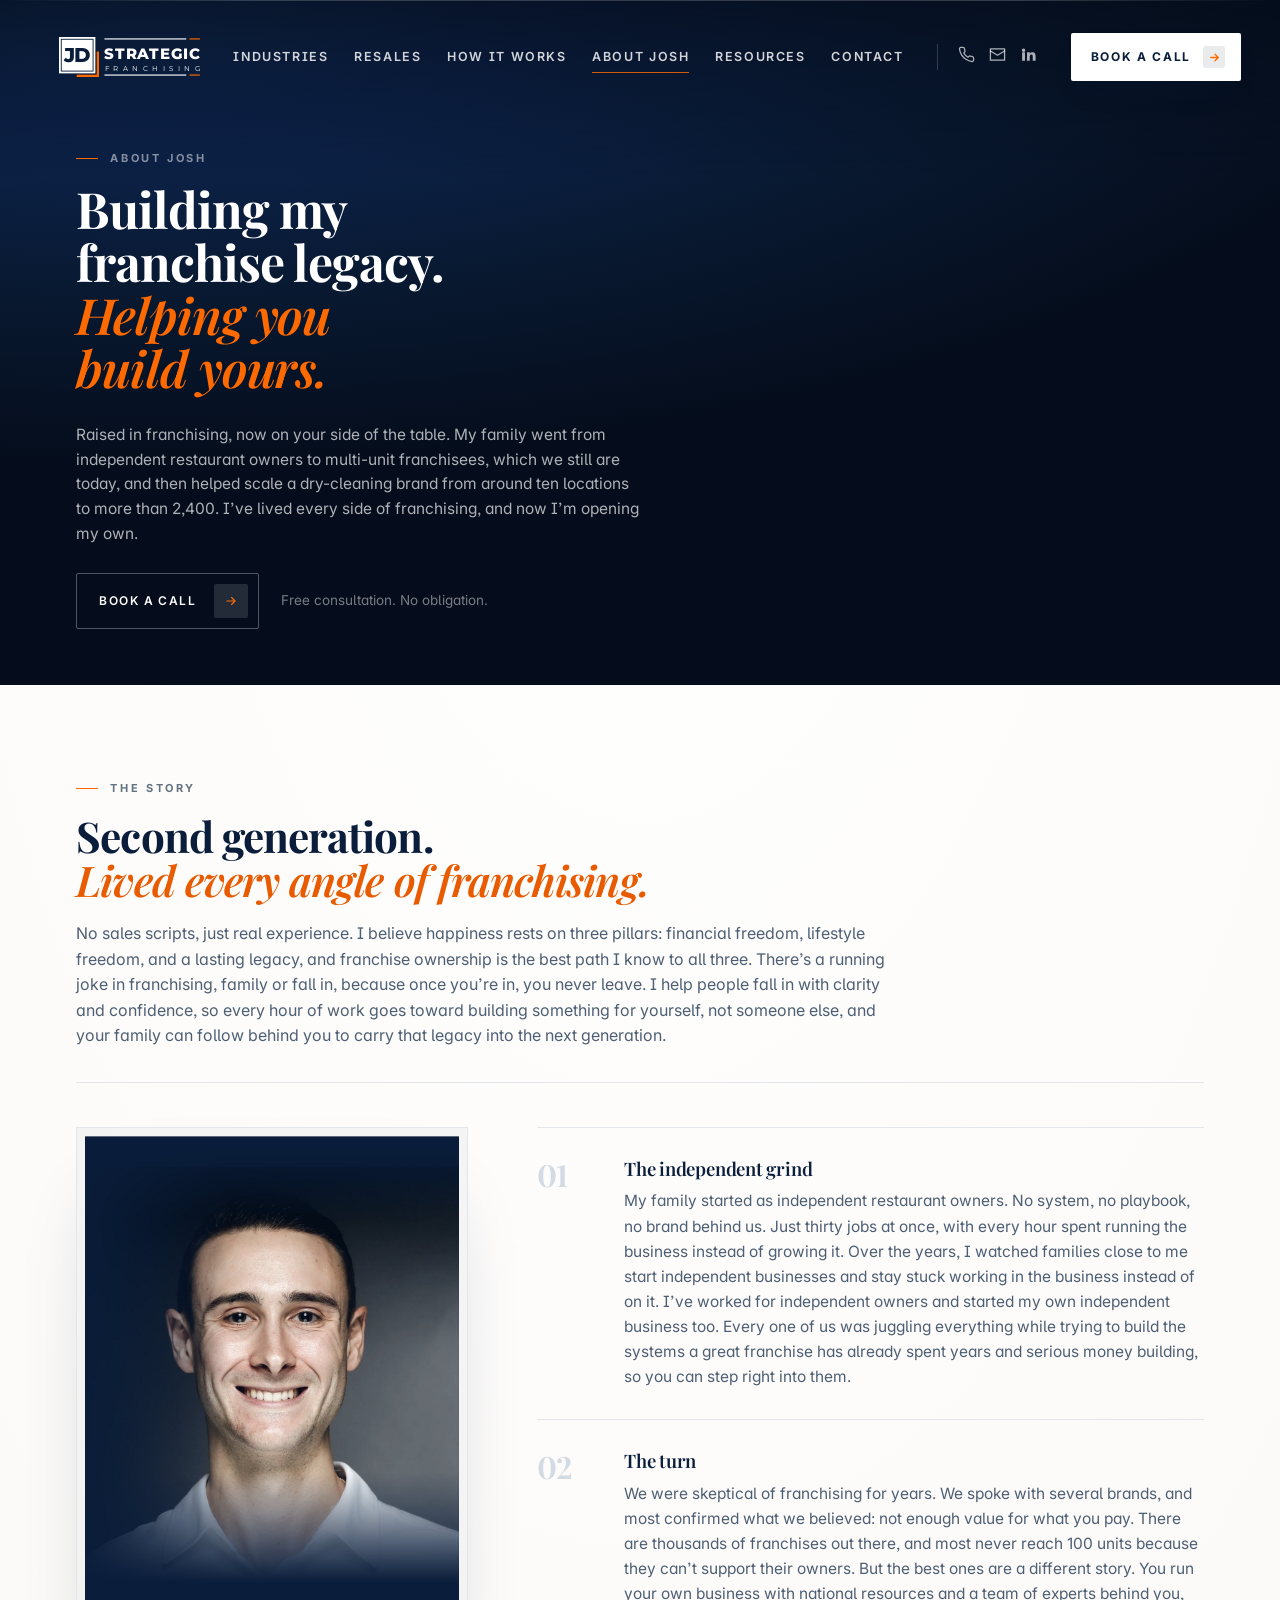
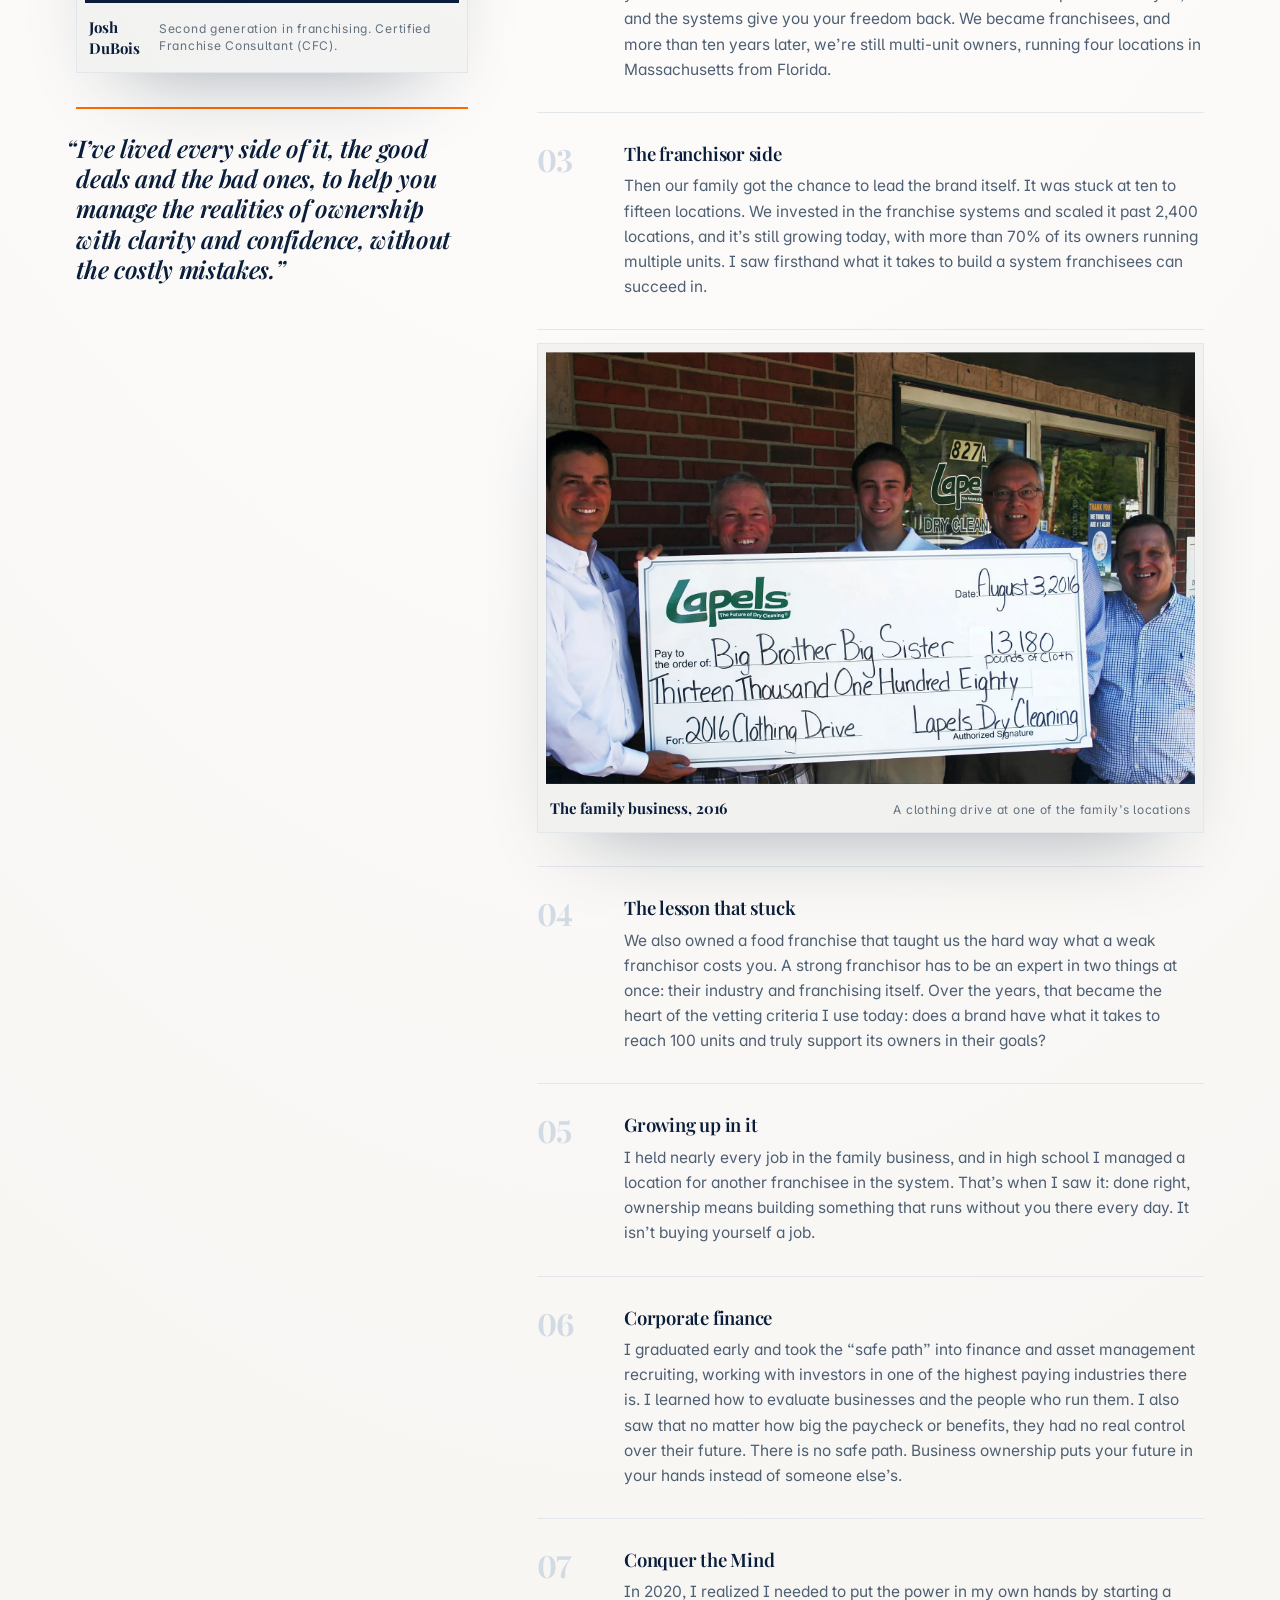
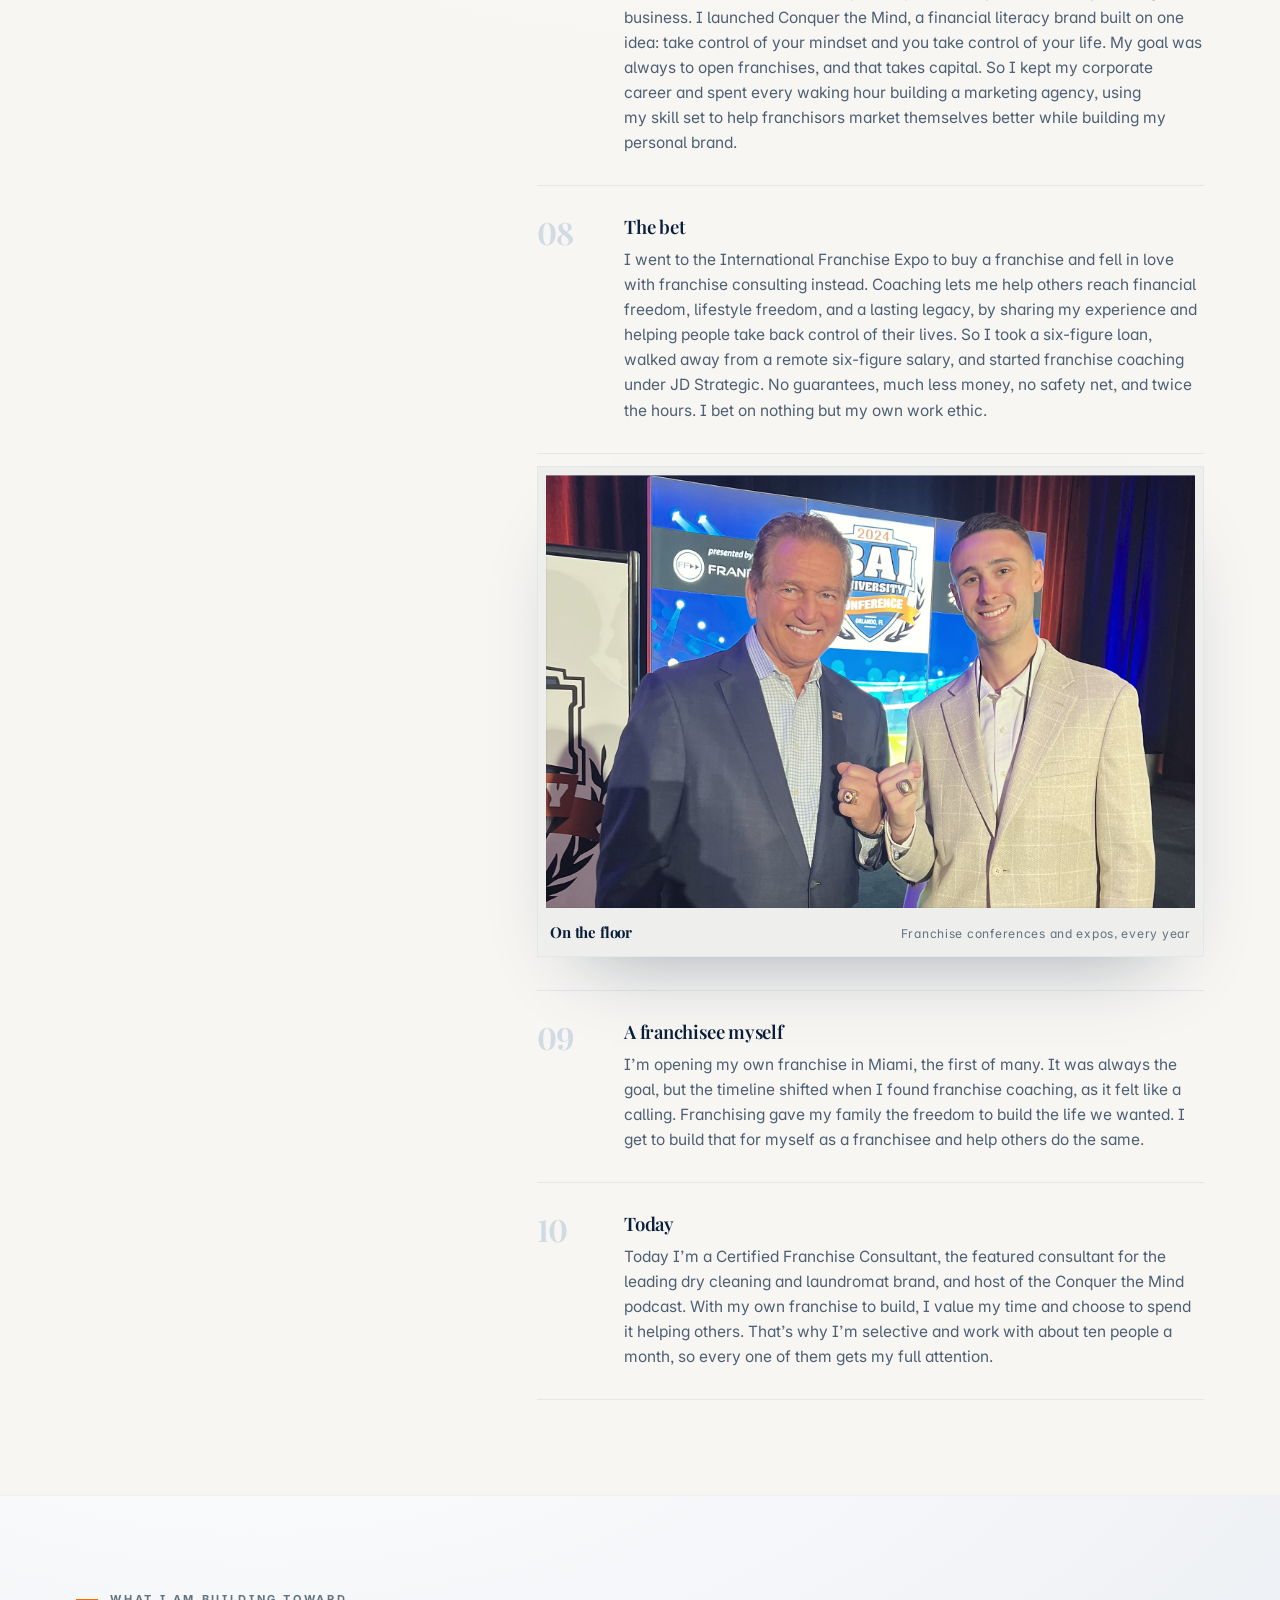
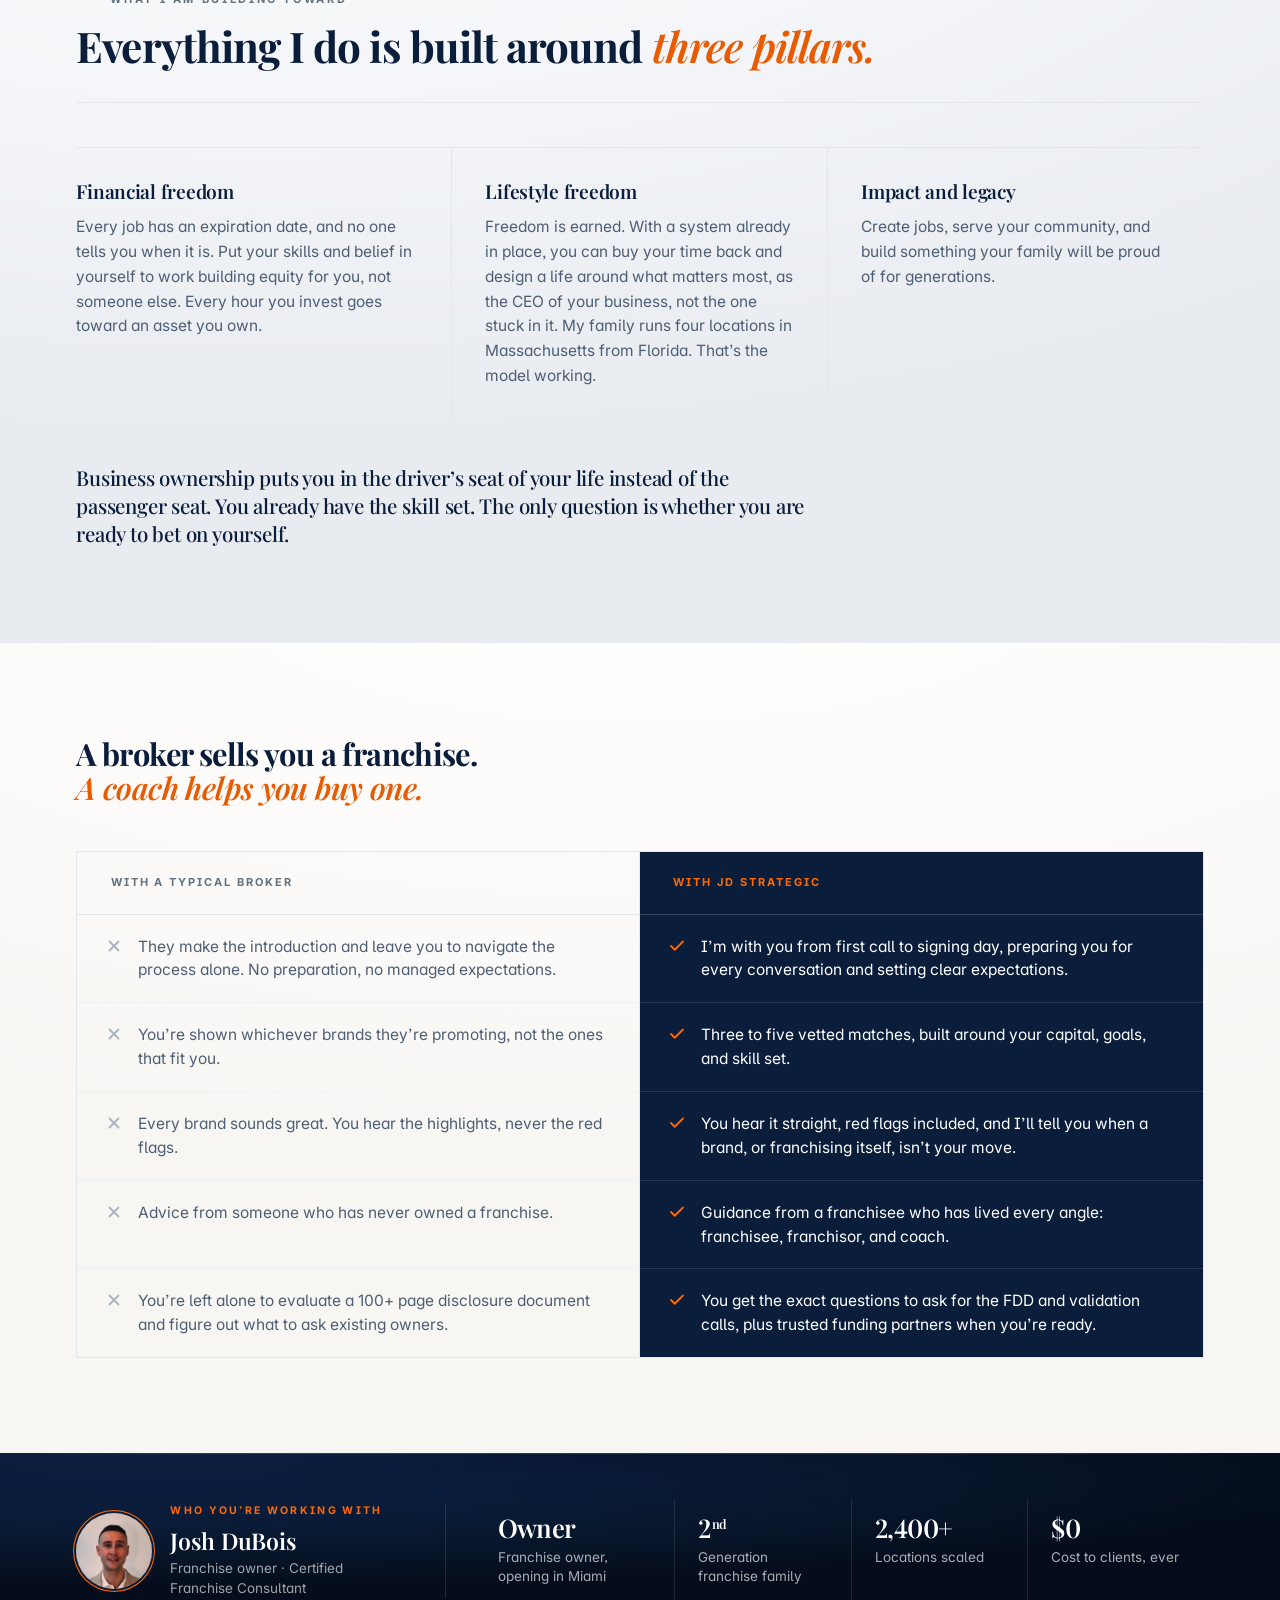
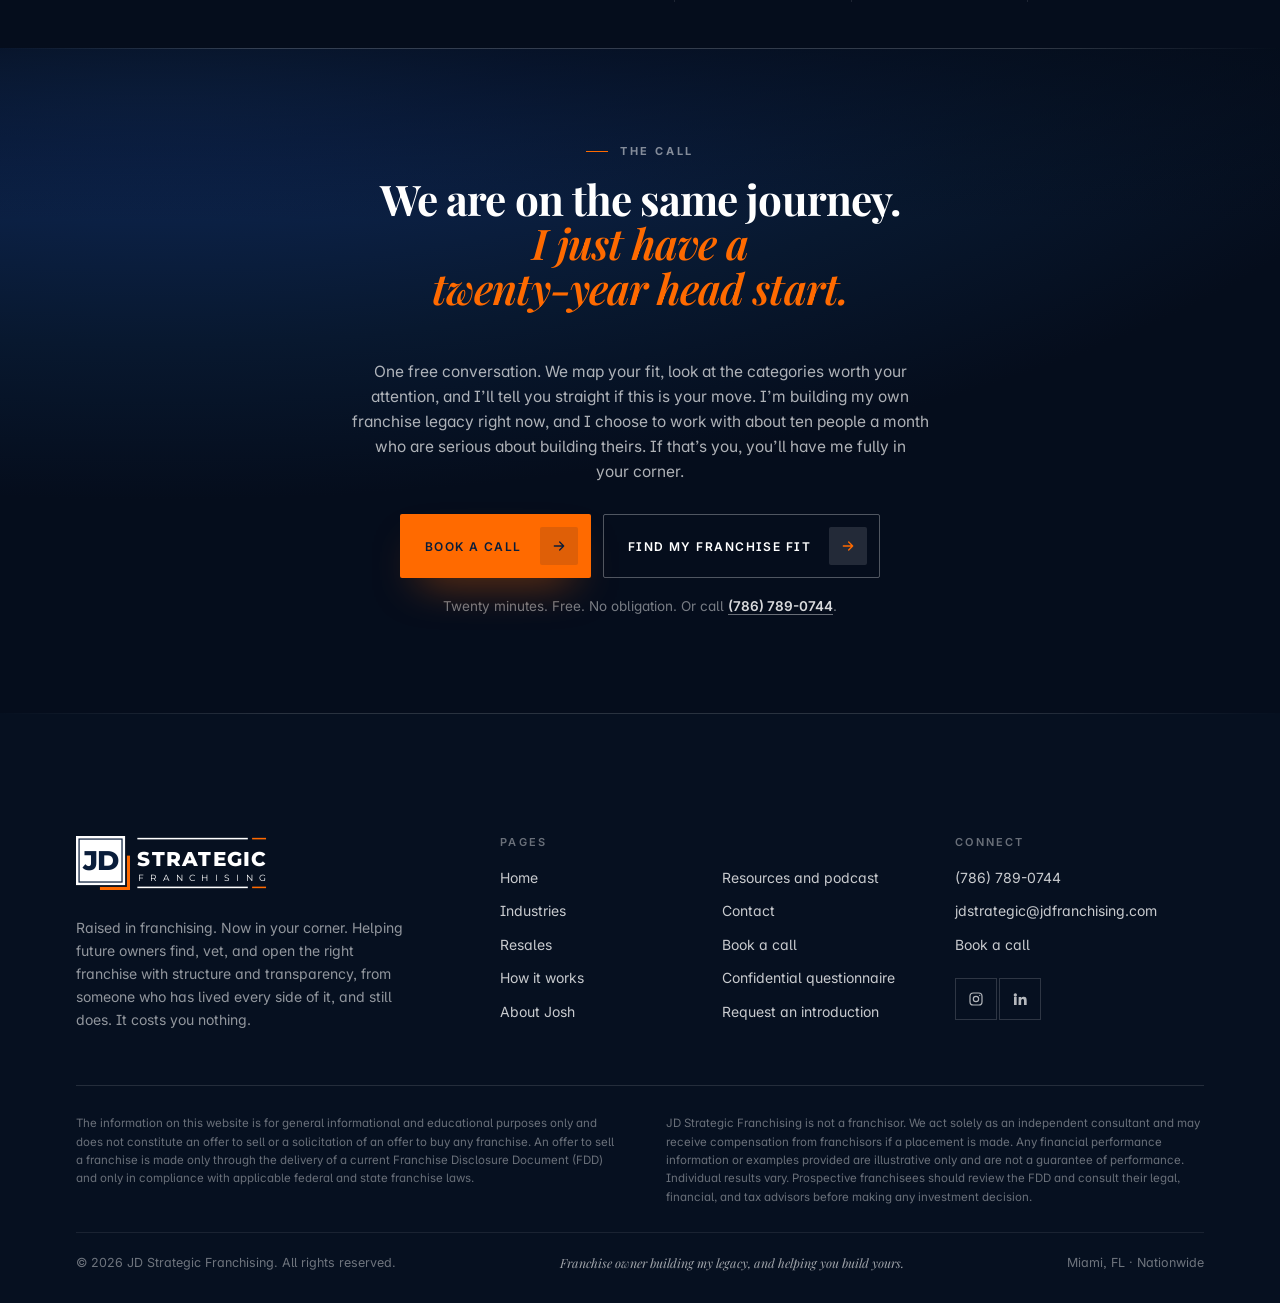
==== about.html @ cc3f9126 "Round 26: Who you're working with band, the one-liner as a sitewide signature, an interactive indust" ====
<!doctype html>
<html lang="en">
<head>
<meta charset="utf-8">
<meta name="viewport" content="width=device-width, initial-scale=1, viewport-fit=cover">
<title>About Josh DuBois | JD Strategic Franchising</title>
<meta name="description" content="Raised in franchising, FranServe certified, and sitting on your side of the table. The story behind JD Strategic.">
<meta name="theme-color" content="#0A1D3A">
<link rel="canonical" href="https://javmartz04-ship-it.github.io/jd-strategic-site/about.html">
<meta property="og:type" content="website">
<meta property="og:title" content="About Josh DuBois | JD Strategic Franchising">
<meta property="og:description" content="Raised in franchising. Now on your side of the table.">
<link rel="icon" type="image/png" sizes="64x64" href="assets/favicon.png">
<link rel="apple-touch-icon" sizes="180x180" href="assets/apple-touch-icon.png">
<meta property="og:image" content="assets/og.jpg">
<meta property="og:url" content="https://javmartz04-ship-it.github.io/jd-strategic-site/about.html">
<meta name="twitter:card" content="summary_large_image">
<meta name="twitter:image" content="assets/og.jpg">
<link rel="preconnect" href="https://fonts.googleapis.com">
<link rel="preconnect" href="https://fonts.gstatic.com" crossorigin>
<link href="https://fonts.googleapis.com/css2?family=Playfair+Display:ital,wght@0,400..900;1,400..900&family=Inter:opsz,wght@14..32,400..700&family=Montserrat:wght@400;800&display=swap" rel="stylesheet">
<link rel="stylesheet" href="assets/site.css">
</head>
<body class="inner page-about">
<svg width="0" height="0" style="position:absolute" aria-hidden="true">
  <symbol id="jd-mark" viewBox="0 0 620 176">
    <rect x="0" y="0" width="160" height="160" fill="var(--logo-box,#0A1D3A)"/>
    <rect x="10" y="10" width="140" height="140" fill="none" stroke="var(--logo-on-box,#fff)" stroke-width="4"/>
    <text x="80" y="111" text-anchor="middle" font-family="Montserrat,Inter,system-ui,sans-serif" font-weight="800" font-size="88" letter-spacing="-3" fill="var(--logo-on-box,#fff)">JD</text>
    <rect x="166" y="64" width="10" height="112" fill="#FF6A00"/>
    <rect x="78" y="166" width="98" height="10" fill="#FF6A00"/>
    <rect x="200" y="6" width="360" height="5" fill="currentColor"/>
    <rect x="574" y="6" width="46" height="5" fill="#FF6A00"/>
    <text x="200" y="98" font-family="Montserrat,Inter,system-ui,sans-serif" font-weight="800" font-size="66" textLength="420" lengthAdjust="spacing" fill="currentColor">STRATEGIC</text>
    <text x="201" y="148" font-family="Montserrat,Inter,system-ui,sans-serif" font-weight="400" font-size="30" textLength="418" lengthAdjust="spacing" fill="currentColor">FRANCHISING</text>
    <rect x="200" y="165" width="360" height="5" fill="currentColor"/>
    <rect x="574" y="165" width="46" height="5" fill="#FF6A00"/>
  </symbol>
</svg>
<header class="nav" id="nav">
  <div class="nav-in">
    <a class="brand" href="index.html" aria-label="JD Strategic Franchising, home"><svg class="logo" role="img" aria-label="JD Strategic Franchising"><use href="#jd-mark"/></svg></a>
    <nav class="nav-links" aria-label="Primary">
      <a href="industries.html">Industries</a><a href="resales.html">Resales</a><a href="process.html">How It Works</a><a href="about.html" aria-current="page">About Josh</a><a href="podcast.html">Resources</a><a href="contact.html">Contact</a>
    </nav>
    <div class="nav-ic">
      <a href="tel:+17867890744" aria-label="Call Josh"><svg viewBox="0 0 24 24" fill="none" stroke="currentColor" stroke-width="1.8" stroke-linecap="round" aria-hidden="true"><path d="M22 16.9v3a2 2 0 0 1-2.2 2 19.8 19.8 0 0 1-8.6-3.1 19.5 19.5 0 0 1-6-6A19.8 19.8 0 0 1 2.1 4.2 2 2 0 0 1 4.1 2h3a2 2 0 0 1 2 1.7c.1 1 .4 1.9.7 2.8a2 2 0 0 1-.5 2.1L8.1 9.9a16 16 0 0 0 6 6l1.3-1.3a2 2 0 0 1 2.1-.4c.9.3 1.8.6 2.8.7a2 2 0 0 1 1.7 2Z"/></svg></a>
      <a href="mailto:jdstrategic@jdfranchising.com" aria-label="Email Josh"><svg viewBox="0 0 24 24" fill="none" stroke="currentColor" stroke-width="1.8" stroke-linecap="round" stroke-linejoin="round" aria-hidden="true"><rect x="2" y="4" width="20" height="16"/><path d="m2 7 10 6 10-6"/></svg></a>
      <a href="https://www.linkedin.com/in/joshhdubois" target="_blank" rel="noopener" aria-label="Josh on LinkedIn"><svg viewBox="0 0 24 24" fill="currentColor" aria-hidden="true"><path d="M4.98 3.5A2.5 2.5 0 1 1 2.5 6 2.5 2.5 0 0 1 4.98 3.5ZM3 8.98h4v12H3Zm7 0h3.8v1.64h.05A4.17 4.17 0 0 1 17.6 8.7c3.7 0 4.4 2.43 4.4 5.6v6.68h-4v-5.92c0-1.41-.03-3.22-1.97-3.22s-2.27 1.54-2.27 3.12v6.02h-4Z"/></svg></a>
    </div>
    <a class="nav-cta" href="book.html">Book a Call<i aria-hidden="true"><svg viewBox="0 0 24 24" fill="none" stroke="currentColor" stroke-width="2.4" stroke-linecap="round" stroke-linejoin="round"><path d="M5 12h14M13 6l6 6-6 6"/></svg></i></a>
    <button class="burger" id="burger" aria-label="Open menu" aria-expanded="false" aria-controls="mmenu"><span></span></button>
  </div>
  
</header>
<div class="mmenu" id="mmenu">
  <a href="index.html">Home</a><a href="industries.html">Industries</a><a href="resales.html">Resales</a><a href="process.html">How It Works</a><a href="about.html">About Josh</a><a href="podcast.html">Resources</a><a href="contact.html">Contact</a><a href="contact.html">Find my franchise fit</a>
  <a class="btn btn-accent" href="book.html">Book a Call<svg viewBox="0 0 24 24" fill="none" stroke="currentColor" stroke-width="2" stroke-linecap="round" stroke-linejoin="round" aria-hidden="true"><path d="M5 12h14M13 6l6 6-6 6"/></svg></a>
</div>

<main id="top">
<section class="page-head dark" aria-labelledby="ph">
  <div class="wrap"><div class="ch-open"><div class="ch-head"><p class="ch-run"><i></i>About Josh</p><h1 class="ch-title" id="ph">Building my franchise legacy. <span class="it br">Helping you build yours.</span></h1></div></div><p class="lede">Raised in franchising, now on your side of the table. My family went from independent restaurant owners to multi-unit franchisees, which we still are today, and then helped scale a dry-cleaning brand from around ten locations to more than 2,400. I&rsquo;ve lived every side of franchising, and now I&rsquo;m opening my own.</p><div class="ph-act"><a class="btn btn-ghost" href="book.html">Book a Call<svg viewBox="0 0 24 24" fill="none" stroke="currentColor" stroke-width="2" stroke-linecap="round" stroke-linejoin="round" aria-hidden="true"><path d="M5 12h14M13 6l6 6-6 6"/></svg></a><p class="reassure">Free consultation. No obligation.</p></div></div>
</section>
<section class="chapter paper" id="story" aria-labelledby="t5">
  <div class="wrap">
    <div class="ch-open" data-r><div class="ch-head"><p class="ch-run"><i></i>The story</p><h2 class="ch-title" id="t5">Second generation. <span class="it br">Lived every angle of franchising.</span></h2><p class="ch-lede wide">No sales scripts, just real experience. I believe happiness rests on three pillars: financial freedom, lifestyle freedom, and a lasting legacy, and franchise ownership is the best path I know to all three. There&rsquo;s a running joke in franchising, family or fall in, because once you&rsquo;re in, you never leave. I help people fall in with clarity and confidence, so every hour of work goes toward building something for yourself, not someone else, and your family can follow behind you to carry that legacy into the next generation.</p></div></div>
    <div class="story">
      <div class="story-fig" data-r>
        <figure class="mat r45"><span class="core"><img src="assets/josh/story.jpg" width="1200" height="1500" alt="Portrait of Josh DuBois" loading="lazy" decoding="async"></span><figcaption><b>Josh DuBois</b><span>Second generation in franchising. Certified Franchise Consultant (CFC).</span></figcaption></figure>
        <div class="pq"><q>I&rsquo;ve lived every side of it, the good deals and the bad ones, to help you manage the realities of ownership with clarity and confidence, without the costly mistakes.</q></div>
      </div>
      <div class="story-rail">
          <div class="story-r" data-r><span class="numbig">01</span><div><h3>The independent grind</h3><p>My family started as independent restaurant owners. No system, no playbook, no brand behind us. Just thirty jobs at once, with every hour spent running the business instead of growing it. Over the years, I watched families close to me start independent businesses and stay stuck working in the business instead of on it. I&rsquo;ve worked for independent owners and started my own independent business too. Every one of us was juggling everything while trying to build the systems a great franchise has already spent years and serious money building, so you can step right into them.</p></div></div>
          <div class="story-r" data-r data-d="1"><span class="numbig">02</span><div><h3>The turn</h3><p>We were skeptical of franchising for years. We spoke with several brands, and most confirmed what we believed: not enough value for what you pay. There are thousands of franchises out there, and most never reach 100 units because they can&rsquo;t support their owners. But the best ones are a different story. You run your own business with national resources and a team of experts behind you, and the systems give you your freedom back. We became franchisees, and more than ten years later, we&rsquo;re still multi-unit owners, running four locations in Massachusetts from Florida.</p></div></div>
          <div class="story-r" data-r data-d="2"><span class="numbig">03</span><div><h3>The franchisor side</h3><p>Then our family got the chance to lead the brand itself. It was stuck at ten to fifteen locations. We invested in the franchise systems and scaled it past 2,400 locations, and it&rsquo;s still growing today, with more than 70% of its owners running multiple units. I saw firsthand what it takes to build a system franchisees can succeed in.</p></div></div>
          <div class="story-photo" data-r><figure class="mat r32"><span class="core"><img src="assets/josh/story-2.jpg" width="1800" height="1200" alt="Josh, as a teenager, with the family at one of their dry-cleaning locations" loading="lazy" decoding="async"></span><figcaption><b>The family business, 2016</b><span>A clothing drive at one of the family&rsquo;s locations</span></figcaption></figure></div>
          <div class="story-r" data-r data-d="2"><span class="numbig">04</span><div><h3>The lesson that stuck</h3><p>We also owned a food franchise that taught us the hard way what a weak franchisor costs you. A strong franchisor has to be an expert in two things at once: their industry and franchising itself. Over the years, that became the heart of the vetting criteria I use today: does a brand have what it takes to reach 100 units and truly support its owners in their goals?</p></div></div>
          <div class="story-r" data-r data-d="2"><span class="numbig">05</span><div><h3>Growing up in it</h3><p>I held nearly every job in the family business, and in high school I managed a location for another franchisee in the system. That&rsquo;s when I saw it: done right, ownership means building something that runs without you there every day. It isn&rsquo;t buying yourself a job.</p></div></div>
          <div class="story-r" data-r data-d="2"><span class="numbig">06</span><div><h3>Corporate finance</h3><p>I graduated early and took the &ldquo;safe path&rdquo; into finance and asset management recruiting, working with investors in one of the highest paying industries there is. I learned how to evaluate businesses and the people who run them. I also saw that no matter how big the paycheck or benefits, they had no real control over their future. There is no safe path. Business ownership puts your future in your hands instead of someone else&rsquo;s.</p></div></div>
          <div class="story-r" data-r data-d="2"><span class="numbig">07</span><div><h3>Conquer the Mind</h3><p>In 2020, I realized I needed to put the power in my own hands by starting a business. I launched Conquer the Mind, a financial literacy brand built on one idea: take control of your mindset and you take control of your life. My goal was always to open franchises, and that takes capital. So I kept my corporate career and spent every waking hour building a marketing agency, using my skill set to help franchisors market themselves better while building my personal brand.</p></div></div>
          <div class="story-r" data-r data-d="2"><span class="numbig">08</span><div><h3>The bet</h3><p>I went to the International Franchise Expo to buy a franchise and fell in love with franchise consulting instead. Coaching lets me help others reach financial freedom, lifestyle freedom, and a lasting legacy, by sharing my experience and helping people take back control of their lives. So I took a six-figure loan, walked away from a remote six-figure salary, and started franchise coaching under JD Strategic. No guarantees, much less money, no safety net, and twice the hours. I bet on nothing but my own work ethic.</p></div></div>
          <div class="story-photo" data-r><figure class="mat r32"><span class="core"><img src="assets/josh/story-3.jpg" width="1800" height="1200" alt="Josh DuBois at a franchise industry conference" loading="lazy" decoding="async"></span><figcaption><b>On the floor</b><span>Franchise conferences and expos, every year</span></figcaption></figure></div>
          <div class="story-r" data-r data-d="2"><span class="numbig">09</span><div><h3>A franchisee myself</h3><p>I&rsquo;m opening my own franchise in Miami, the first of many. It was always the goal, but the timeline shifted when I found franchise coaching, as it felt like a calling. Franchising gave my family the freedom to build the life we wanted. I get to build that for myself as a franchisee and help others do the same.</p></div></div>
          <div class="story-r" data-r data-d="2"><span class="numbig">10</span><div><h3>Today</h3><p>Today I&rsquo;m a Certified Franchise Consultant, the featured consultant for the leading dry cleaning and laundromat brand, and host of the Conquer the Mind podcast. With my own franchise to build, I value my time and choose to spend it helping others. That&rsquo;s why I&rsquo;m selective and work with about ten people a month, so every one of them gets my full attention.</p></div></div>
      </div>
    </div>
  </div>
</section>
<section class="chapter band" id="pillars" aria-labelledby="tp">
  <div class="wrap">
    <div class="ch-open" data-r><div class="ch-head"><p class="ch-run"><i></i>What I am building toward</p><h2 class="ch-title" id="tp">Everything I do is built around <span class="it">three pillars.</span></h2></div></div>
    <div class="pillars">
      <div class="pillar" data-r><span class="numbig">01</span><h3>Financial freedom</h3><p>Every job has an expiration date, and no one tells you when it is. Put your skills and belief in yourself to work building equity for you, not someone else. Every hour you invest goes toward an asset you own.</p></div>
      <div class="pillar" data-r data-d="1"><span class="numbig">02</span><h3>Lifestyle freedom</h3><p>Freedom is earned. With a system already in place, you can buy your time back and design a life around what matters most, as the CEO of your business, not the one stuck in it. My family runs four locations in Massachusetts from Florida. That&rsquo;s the model working.</p></div>
      <div class="pillar" data-r data-d="2"><span class="numbig">03</span><h3>Impact and legacy</h3><p>Create jobs, serve your community, and build something your family will be proud of for generations.</p></div>
    </div>
    <p class="pillars-foot" data-r>Business ownership puts you in the driver&rsquo;s seat of your life instead of the passenger seat. You already have the skill set. The only question is whether you are ready to bet on yourself.</p>
  </div>
</section>
<section class="chapter paper" id="compare"><div class="wrap"><div class="cmp-wrap">
      <p class="cmp-lead" data-r>A broker sells you a franchise. <span class="it br">A coach helps you buy one.</span></p>
      <div class="cmp five" data-r data-d="1">
        <div class="cmp-h">With a typical broker</div><div class="cmp-h cmp-r">With JD Strategic</div>
        <div class="cmp-i"><svg viewBox="0 0 24 24" fill="none" stroke="currentColor" stroke-width="2.4" stroke-linecap="round" aria-hidden="true"><path d="M18 6 6 18M6 6l12 12"/></svg><span>They make the introduction and leave you to navigate the process alone. No preparation, no managed expectations.</span></div><div class="cmp-i cmp-r"><svg viewBox="0 0 24 24" fill="none" stroke="currentColor" stroke-width="2.4" stroke-linecap="round" stroke-linejoin="round" aria-hidden="true"><path d="M20 6 9 17l-5-5"/></svg><span>I&rsquo;m with you from first call to signing day, preparing you for every conversation and setting clear expectations.</span></div>
        <div class="cmp-i"><svg viewBox="0 0 24 24" fill="none" stroke="currentColor" stroke-width="2.4" stroke-linecap="round" aria-hidden="true"><path d="M18 6 6 18M6 6l12 12"/></svg><span>You&rsquo;re shown whichever brands they&rsquo;re promoting, not the ones that fit you.</span></div><div class="cmp-i cmp-r"><svg viewBox="0 0 24 24" fill="none" stroke="currentColor" stroke-width="2.4" stroke-linecap="round" stroke-linejoin="round" aria-hidden="true"><path d="M20 6 9 17l-5-5"/></svg><span>Three to five vetted matches, built around your capital, goals, and skill set.</span></div>
        <div class="cmp-i"><svg viewBox="0 0 24 24" fill="none" stroke="currentColor" stroke-width="2.4" stroke-linecap="round" aria-hidden="true"><path d="M18 6 6 18M6 6l12 12"/></svg><span>Every brand sounds great. You hear the highlights, never the red flags.</span></div><div class="cmp-i cmp-r"><svg viewBox="0 0 24 24" fill="none" stroke="currentColor" stroke-width="2.4" stroke-linecap="round" stroke-linejoin="round" aria-hidden="true"><path d="M20 6 9 17l-5-5"/></svg><span>You hear it straight, red flags included, and I&rsquo;ll tell you when a brand, or franchising itself, isn&rsquo;t your move.</span></div>
        <div class="cmp-i"><svg viewBox="0 0 24 24" fill="none" stroke="currentColor" stroke-width="2.4" stroke-linecap="round" aria-hidden="true"><path d="M18 6 6 18M6 6l12 12"/></svg><span>Advice from someone who has never owned a franchise.</span></div><div class="cmp-i cmp-r"><svg viewBox="0 0 24 24" fill="none" stroke="currentColor" stroke-width="2.4" stroke-linecap="round" stroke-linejoin="round" aria-hidden="true"><path d="M20 6 9 17l-5-5"/></svg><span>Guidance from a franchisee who has lived every angle: franchisee, franchisor, and coach.</span></div>
        <div class="cmp-i cmp-last"><svg viewBox="0 0 24 24" fill="none" stroke="currentColor" stroke-width="2.4" stroke-linecap="round" aria-hidden="true"><path d="M18 6 6 18M6 6l12 12"/></svg><span>You&rsquo;re left alone to evaluate a 100+ page disclosure document and figure out what to ask existing owners.</span></div><div class="cmp-i cmp-r cmp-last"><svg viewBox="0 0 24 24" fill="none" stroke="currentColor" stroke-width="2.4" stroke-linecap="round" stroke-linejoin="round" aria-hidden="true"><path d="M20 6 9 17l-5-5"/></svg><span>You get the exact questions to ask for the FDD and validation calls, plus trusted funding partners when you&rsquo;re ready.</span></div>
      </div>
    </div></div></section>
<section class="wb wb-4" aria-label="Who you are working with">
  <div class="wb-in">
    <div class="wb-id"><img src="assets/josh/face.jpg" width="320" height="320" alt="Josh DuBois" loading="lazy" decoding="async"><div><p class="wb-k">Who you&rsquo;re working with</p><p class="wb-name">Josh DuBois</p><p class="wb-role">Franchise owner &middot; Certified Franchise Consultant</p></div></div>
    <ul class="wb-stats">
      <li><b>Owner</b><span>Franchise owner, opening in Miami</span></li>
      <li><b>2<sup>nd</sup></b><span>Generation franchise family</span></li>
      <li><b>2,400+</b><span>Locations scaled</span></li>
      <li><b>$0</b><span>Cost to clients, ever</span></li>
    </ul>
  </div>
</section></div>
<section class="chapter dark" id="cta" aria-labelledby="t7">
  <div class="wrap">
    <div class="ch-open center" data-r><div class="ch-head"><p class="ch-run"><i></i>The call</p><h2 class="ch-title" id="t7">We are on the same journey. <span class="it br">I just have a twenty&#8209;year head start.</span></h2></div></div>
    <div class="close-c" data-r data-d="1">
      <p class="lede">One free conversation. We map your fit, look at the categories worth your attention, and I&rsquo;ll tell you straight if this is your move. I&rsquo;m building my own franchise legacy right now, and I choose to work with about ten people a month who are serious about building theirs. If that&rsquo;s you, you&rsquo;ll have me fully in your corner.</p>
      <div class="close-act"><a class="btn btn-accent" href="book.html">Book a Call<svg viewBox="0 0 24 24" fill="none" stroke="currentColor" stroke-width="2" stroke-linecap="round" stroke-linejoin="round" aria-hidden="true"><path d="M5 12h14M13 6l6 6-6 6"/></svg></a><a class="btn btn-ghost" href="index.html#fit">Find My Franchise Fit<svg viewBox="0 0 24 24" fill="none" stroke="currentColor" stroke-width="2" stroke-linecap="round" stroke-linejoin="round" aria-hidden="true"><path d="M5 12h14M13 6l6 6-6 6"/></svg></a></div>
      <p class="reassure">Twenty minutes. Free. No obligation. Or call <a class="tlink" href="tel:+17867890744">(786) 789-0744</a>.</p>
    </div>
  </div>
</section>
</main>

<div class="mbar" id="mbar" aria-label="Quick actions"><a class="btn btn-accent" href="index.html#fit">Find My Franchise Fit<svg viewBox="0 0 24 24" fill="none" stroke="currentColor" stroke-width="2" stroke-linecap="round" stroke-linejoin="round" aria-hidden="true"><path d="M5 12h14M13 6l6 6-6 6"/></svg></a><a class="mbar-call" href="tel:+17867890744" aria-label="Call Josh"><svg viewBox="0 0 24 24" fill="none" stroke="currentColor" stroke-width="1.8" stroke-linecap="round" aria-hidden="true"><path d="M22 16.9v3a2 2 0 0 1-2.2 2 19.8 19.8 0 0 1-8.6-3.1 19.5 19.5 0 0 1-6-6A19.8 19.8 0 0 1 2.1 4.2 2 2 0 0 1 4.1 2h3a2 2 0 0 1 2 1.7c.1 1 .4 1.9.7 2.8a2 2 0 0 1-.5 2.1L8.1 9.9a16 16 0 0 0 6 6l1.3-1.3a2 2 0 0 1 2.1-.4c.9.3 1.8.6 2.8.7a2 2 0 0 1 1.7 2Z"/></svg></a></div>
<footer class="foot">
  <div class="wrap">
    <div class="foot-top">
      <p class="foot-line">Raised in franchising. <span>Now on your side</span> of the table.</p>
      <a class="btn btn-ghost" href="book.html">Book a Call<svg viewBox="0 0 24 24" fill="none" stroke="currentColor" stroke-width="2" stroke-linecap="round" stroke-linejoin="round" aria-hidden="true"><path d="M5 12h14M13 6l6 6-6 6"/></svg></a>
    </div>
    <div class="foot-g">
      <div class="foot-brand"><a class="brand" href="index.html"><svg class="logo" role="img" aria-label="JD Strategic Franchising"><use href="#jd-mark"/></svg></a><p>Raised in franchising. Now in your corner. Helping future owners find, vet, and open the right franchise with structure and transparency, from someone who has lived every side of it, and still does. It costs you nothing.</p></div>
      <div><h4>Pages</h4><ul><li><a href="index.html">Home</a></li><li><a href="industries.html">Industries</a></li><li><a href="resales.html">Resales</a></li><li><a href="process.html">How it works</a></li><li><a href="about.html">About Josh</a></li><li><a href="podcast.html">Resources and podcast</a></li><li><a href="contact.html">Contact</a></li><li><a href="book.html">Book a call</a></li><li><a href="questionnaire.html">Confidential questionnaire</a></li><li><a href="request.html">Request an introduction</a></li></ul></div>
      <div><h4>Connect</h4><ul><li><a href="tel:+17867890744">(786) 789-0744</a></li><li><a href="mailto:jdstrategic@jdfranchising.com">jdstrategic@jdfranchising.com</a></li><li><a href="book.html">Book a call</a></li></ul>
        <div class="fsoc"><a href="https://www.instagram.com/jdstrategic" target="_blank" rel="noopener" aria-label="JD Strategic on Instagram"><svg viewBox="0 0 24 24" fill="none" stroke="currentColor" stroke-width="1.8" aria-hidden="true"><rect x="3" y="3" width="18" height="18" rx="5"/><circle cx="12" cy="12" r="4"/><circle cx="17.5" cy="6.5" r="1" fill="currentColor" stroke="none"/></svg></a><a href="https://www.linkedin.com/in/joshhdubois" target="_blank" rel="noopener" aria-label="Josh DuBois on LinkedIn"><svg viewBox="0 0 24 24" fill="currentColor" aria-hidden="true"><path d="M4.98 3.5A2.5 2.5 0 1 1 2.5 6 2.5 2.5 0 0 1 4.98 3.5ZM3 8.98h4v12H3Zm7 0h3.8v1.64h.05A4.17 4.17 0 0 1 17.6 8.7c3.7 0 4.4 2.43 4.4 5.6v6.68h-4v-5.92c0-1.41-.03-3.22-1.97-3.22s-2.27 1.54-2.27 3.12v6.02h-4Z"/></svg></a></div></div>
    </div>
    <div class="flegal"><p>The information on this website is for general informational and educational purposes only and does not constitute an offer to sell or a solicitation of an offer to buy any franchise. An offer to sell a franchise is made only through the delivery of a current Franchise Disclosure Document (FDD) and only in compliance with applicable federal and state franchise laws.</p><p>JD Strategic Franchising is not a franchisor. We act solely as an independent consultant and may receive compensation from franchisors if a placement is made. Any financial performance information or examples provided are illustrative only and are not a guarantee of performance. Individual results vary. Prospective franchisees should review the FDD and consult their legal, financial, and tax advisors before making any investment decision.</p></div>
    <div class="fcopy"><span>&copy; 2026 JD Strategic Franchising. All rights reserved.</span><span class="fsig">Franchise owner building my legacy, and helping you build yours.</span><span>Miami, FL &middot; Nationwide</span></div>
  </div>
</footer>
<script src="assets/site.js"></script>
</body>
</html>
---- assets/site.css ----
*,*::before,*::after{box-sizing:border-box}
:root{
  --ink:#0A1D3A;--ink-deep:#061020;--ink-2:#0E2547;
  --body:#4E5F73;--muted:#63727F;--faint:#A9B4C1;
  --accent-text:#E85B00;   /* the brand orange, held to 3:1 as large display text on paper */
  --hairline:#E3E7EC;--hairline-2:#EEF1F4;
  --canvas:#FFFFFF;--cream:#FAF9F7;--band:#F5F6F8;
  --accent:#FF6A00;--accent-deep:#E55F00;
  --fd:'Playfair Display',Georgia,'Times New Roman',serif;
  --fb:'Inter',system-ui,-apple-system,sans-serif;
  --ease:cubic-bezier(.22,1,.36,1);--ease-cine:cubic-bezier(.19,1,.22,1);--ease-out:cubic-bezier(.23,1,.32,1);
  --gut:clamp(20px,4.4vw,64px);--maxw:1240px;--pad:clamp(52px,5.6vw,92px);
  --nav-h:78px;--glass:rgba(252,251,249,.72);--glass-dark:rgba(9,22,44,.60);
  /* grounds are lit, not filled: every surface has a light source and a falloff */
  --lit-paper:radial-gradient(122% 78% at 50% -14%,#FFFFFF 0%,#FDFCFB 40%,#F7F6F3 100%);
  --lit-cream:radial-gradient(128% 82% at 50% -16%,#FFFFFF 0%,#FCFBF8 36%,#F5F3EE 74%,#EFEDE7 100%);
  --lit-band:radial-gradient(124% 84% at 20% -12%,#FBFCFD 0%,#F3F5F8 48%,#E8EBF0 100%);
  --lit-navy:radial-gradient(104% 78% at 12% -10%,#183D73 0%,#0D2550 32%,#08182F 70%,#050D1C 100%);
  --edge:max(var(--gut),calc((100vw - var(--maxw)) / 2 + var(--gut)));
}
html{-webkit-text-size-adjust:100%;scroll-behavior:smooth}
body{margin:0;background:var(--canvas);color:var(--body);font-family:var(--fb);font-size:16.5px;line-height:1.6;
  -webkit-font-smoothing:antialiased;-moz-osx-font-smoothing:grayscale;font-optical-sizing:auto;
  font-feature-settings:'cv05' 1,'cv08' 1,'cv11' 1,'ss03' 1;text-rendering:optimizeLegibility}
img{max-width:100%;display:block;height:auto}
a{color:inherit;text-decoration:none}
button{font:inherit;color:inherit;background:none;border:0;cursor:pointer}
h1,h2,h3,h4{margin:0;font-family:var(--fd);color:var(--ink);font-weight:700;line-height:1.05;letter-spacing:-.014em;font-optical-sizing:auto;text-wrap:balance}
p{margin:0;text-wrap:pretty}ul{margin:0;padding:0;list-style:none}
:focus-visible{outline:2px solid var(--accent);outline-offset:4px}
::selection{background:rgba(255,106,0,.16);color:var(--ink)}
.wrap{width:100%;max-width:var(--maxw);margin:0 auto;padding-inline:var(--gut)}
section{position:relative;scroll-margin-top:calc(var(--nav-h) + 8px)}
.dark{background-color:var(--ink);background-image:linear-gradient(to bottom,rgba(4,11,24,.72),rgba(4,11,24,0) 26%),var(--lit-navy);color:rgba(255,255,255,.72);position:relative;isolation:isolate}
.dark::before{content:"";position:absolute;left:0;right:0;top:0;height:1px;z-index:1;pointer-events:none;background:linear-gradient(90deg,transparent,rgba(255,255,255,.18) 20%,rgba(255,255,255,.18) 80%,transparent)}
.paper{background-color:#fff;background-image:var(--lit-paper)}
.band{background-color:var(--band);background-image:var(--lit-band)}
.dark h1,.dark h2,.dark h3,.dark h4{color:#fff}
.eyebrow{font-family:var(--fb);font-size:11.5px;font-weight:600;letter-spacing:.24em;text-transform:uppercase;color:var(--muted);margin:0 0 28px}
.dark .eyebrow{color:rgba(255,255,255,.5)}
.display{font-family:var(--fd);font-weight:700;color:var(--ink);font-size:clamp(28px,3.8vw,52px);line-height:1.04;letter-spacing:-.02em}
.display .it{font-style:italic;color:var(--accent-text);font-weight:600}
.dark .display .it,.dark .ch-title .it{color:var(--accent)}
.dark .display{color:#fff}
.lede{font-size:clamp(15.5px,1.15vw,17.5px);line-height:1.6;color:var(--body);max-width:58ch;text-wrap:pretty}
.dark .lede{color:rgba(255,255,255,.68)}
.small{font-size:14.5px;line-height:1.6;color:var(--muted)}
.numbig{font-family:var(--fd);font-weight:700;font-size:clamp(30px,2.8vw,44px);line-height:.86;letter-spacing:-.03em;color:#D2DAE3;font-variant-numeric:lining-nums;display:block;transition:color .55s var(--ease-cine)}
.dark .numbig{color:rgba(255,255,255,.22)}

/* ================= buttons ================= */
.btn{display:inline-flex;align-items:center;justify-content:space-between;gap:20px;font-family:var(--fb);font-size:12.5px;font-weight:600;letter-spacing:.13em;text-transform:uppercase;padding:12px 12px 12px 24px;border:1px solid transparent;border-radius:2px;position:relative;overflow:hidden;isolation:isolate;transition:background .3s var(--ease),color .3s var(--ease),border-color .3s var(--ease),transform .16s var(--ease-out),box-shadow .4s var(--ease-cine)}
.btn::before{content:"";position:absolute;inset:0;z-index:-1;background:#fff;opacity:0;transform:translateY(101%);transition:transform .55s var(--ease-cine),opacity .4s ease}
.btn:hover::before{opacity:.09;transform:none}
.btn:active{transform:scale(.975)}
.btn svg{width:38px;height:38px;padding:11px;flex:none;box-sizing:border-box;border-radius:2px;background:rgba(255,255,255,.13);transition:transform .42s var(--ease-cine),background .35s var(--ease-cine)}
.btn:hover svg{transform:translateX(5px);background:rgba(255,255,255,.24)}
.btn-solid{background:var(--ink);color:#fff;box-shadow:0 20px 44px -24px rgba(10,29,58,.62)}.btn-solid svg{color:var(--accent)}
.btn-solid:hover{background:var(--ink-deep);box-shadow:0 26px 52px -24px rgba(10,29,58,.7)}
.btn-ghost{border-color:rgba(10,29,58,.24);color:var(--ink)}.btn-ghost svg{color:var(--accent);background:rgba(10,29,58,.06)}
.btn-ghost:hover{background:var(--ink);color:#fff;border-color:var(--ink)}.btn-ghost:hover svg{background:rgba(255,255,255,.16)}.btn-ghost:hover::before{opacity:0}
.dark .btn-ghost{border-color:rgba(255,255,255,.3);color:#fff}.dark .btn-ghost svg{background:rgba(255,255,255,.12)}
.dark .btn-ghost:hover{background:#fff;color:var(--ink)}.dark .btn-ghost:hover svg{background:rgba(10,29,58,.08)}
.btn-accent{background:var(--accent);color:var(--ink);box-shadow:0 20px 44px -20px rgba(255,106,0,.62)}
.btn-accent svg{color:var(--ink);background:rgba(10,29,58,.13)}
.btn-accent:hover{background:var(--accent-deep);box-shadow:0 26px 54px -20px rgba(255,106,0,.72)}
.btn-accent:hover svg{background:rgba(10,29,58,.2)}
.reassure{font-size:13.5px;color:var(--muted);margin-top:18px}
.dark .reassure{color:rgba(255,255,255,.46)}

/* ================= chrome: a floating island that condenses on scroll and inverts over dark ground ================= */
.nav{position:fixed;top:0;left:0;right:0;z-index:50;padding:clamp(10px,1.5vw,18px) clamp(12px,2.4vw,30px);pointer-events:none}
.nav-in{pointer-events:auto;position:relative;height:var(--nav-h);max-width:1560px;margin:0 auto;padding-inline:clamp(16px,2.2vw,32px);display:flex;align-items:center;gap:clamp(18px,2.6vw,44px);border:1px solid transparent;border-radius:3px;
  transition:height .5s var(--ease-cine),background-color .5s var(--ease-cine),border-color .5s var(--ease-cine),box-shadow .5s var(--ease-cine)}
.nav.stuck .nav-in{height:62px;background-color:var(--glass);border-color:rgba(10,29,58,.09);
  -webkit-backdrop-filter:blur(24px) saturate(1.75);backdrop-filter:blur(24px) saturate(1.75);
  box-shadow:inset 0 1px 0 rgba(255,255,255,.8),0 28px 64px -36px rgba(10,29,58,.44),0 2px 10px -7px rgba(10,29,58,.18)}
.nav.on-dark.stuck .nav-in{background-color:var(--glass-dark);border-color:rgba(255,255,255,.12);
  box-shadow:inset 0 1px 0 rgba(255,255,255,.12),0 28px 64px -34px rgba(0,0,0,.72)}
.brand{display:inline-flex;align-items:baseline;gap:10px;flex:none;color:var(--ink);transition:color .45s var(--ease-cine);--logo-box:var(--ink);--logo-on-box:#fff}
.nav.on-dark .brand,.foot .brand,.fit-head .brand{--logo-box:#fff;--logo-on-box:var(--ink);color:#fff}
.logo{display:block;height:40px;width:auto;aspect-ratio:620/176;overflow:visible}
.nav.stuck .logo{height:36px}
.foot .logo{height:54px}
@media (max-width:640px){.logo{height:34px}.nav.stuck .logo{height:32px}}
.nav-links{display:flex;align-items:center;gap:clamp(16px,2vw,34px);margin-left:auto}
.nav-links a{font-size:12.5px;font-weight:600;letter-spacing:.13em;text-transform:uppercase;color:var(--ink);opacity:.78;white-space:nowrap;position:relative;padding-block:8px;transition:color .45s var(--ease-cine),opacity .25s ease}
.nav.on-dark .nav-links a{color:#fff;opacity:.82}
.nav-links a::after{content:"";position:absolute;left:0;right:0;bottom:2px;height:1px;background:var(--accent);transform:scaleX(0);transform-origin:left;transition:transform .34s var(--ease)}
.nav-links a:hover{opacity:1}.nav-links a:hover::after{transform:scaleX(1)}
.nav-links a[aria-current="page"]{opacity:1}.nav-links a[aria-current="page"]::after{transform:scaleX(1)}
.nav-ic{display:flex;align-items:center;gap:14px;padding-left:clamp(12px,1.6vw,26px);border-left:1px solid rgba(10,29,58,.14);transition:border-color .45s var(--ease-cine)}
.nav.on-dark .nav-ic{border-left-color:rgba(255,255,255,.18)}
.nav-ic a{color:var(--muted);transition:color .3s ease}.nav-ic a:hover{color:var(--accent)}.nav-ic svg{width:17px;height:17px}
.nav.on-dark .nav-ic a{color:rgba(255,255,255,.68)}
.nav-cta{display:inline-flex;align-items:center;gap:12px;font-size:12px;font-weight:700;letter-spacing:.14em;text-transform:uppercase;color:#fff;white-space:nowrap;background:var(--ink);padding:13px 16px 13px 20px;border-radius:2px;
  box-shadow:0 14px 30px -18px rgba(10,29,58,.6);transition:background .35s var(--ease-cine),color .35s var(--ease-cine),transform .16s var(--ease-out),box-shadow .35s var(--ease-cine)}
.nav-cta i{display:grid;place-items:center;width:22px;height:22px;border-radius:2px;background:rgba(255,255,255,.13);transition:background .35s var(--ease-cine),transform .4s var(--ease-cine)}
.nav-cta svg{width:13px;height:13px;color:var(--accent)}
.nav-cta:hover{background:var(--accent);box-shadow:0 16px 34px -16px rgba(255,106,0,.55)}
.nav-cta:hover i{background:rgba(255,255,255,.22);transform:translateX(3px)}
.nav-cta:hover svg{color:#fff}
.nav-cta:active{transform:scale(.975)}
.nav.on-dark .nav-cta{background:#fff;color:var(--ink)}
.nav.on-dark .nav-cta i{background:rgba(10,29,58,.09)}
.nav.on-dark .nav-cta:hover{background:var(--accent);color:#fff}
.nav-prog{position:absolute;left:1px;right:1px;bottom:0;height:1.5px;background:var(--accent);transform:scaleX(0);transform-origin:left;opacity:0;transition:opacity .4s ease}
.nav.stuck .nav-prog{opacity:1}
.burger{display:none;width:42px;height:42px;place-items:center;margin-left:auto}
.burger span{display:block;width:20px;height:1.5px;background:var(--ink);position:relative;transition:background .3s ease}
.burger span::before,.burger span::after{content:"";position:absolute;left:0;width:20px;height:1.5px;background:var(--ink);transition:transform .3s var(--ease),background .3s ease}
.nav.on-dark .burger span,.nav.on-dark .burger span::before,.nav.on-dark .burger span::after{background:#fff}
.burger span::before{top:-6px}.burger span::after{top:6px}
.burger[aria-expanded="true"] span{background:transparent!important}
.burger[aria-expanded="true"] span::before{transform:translateY(6px) rotate(45deg)}
.burger[aria-expanded="true"] span::after{transform:translateY(-6px) rotate(-45deg)}
.mmenu{position:fixed;left:0;right:0;top:0;bottom:0;z-index:49;background:rgba(6,16,32,.96);-webkit-backdrop-filter:blur(28px);backdrop-filter:blur(28px);padding:calc(var(--nav-h) + 34px) var(--gut) 30px;display:none;overflow-y:auto}
.mmenu.open{display:block}
.mmenu a{display:block;padding:16px 0;font-size:13px;font-weight:600;letter-spacing:.13em;text-transform:uppercase;color:#fff;border-bottom:1px solid rgba(255,255,255,.12);opacity:0;transform:translateY(12px);transition:opacity .5s var(--ease-out),transform .5s var(--ease-out)}
.mmenu.open a{opacity:1;transform:none}
.mmenu.open a:nth-child(1){transition-delay:.05s}.mmenu.open a:nth-child(2){transition-delay:.1s}.mmenu.open a:nth-child(3){transition-delay:.15s}.mmenu.open a:nth-child(4){transition-delay:.2s}.mmenu.open a:nth-child(5){transition-delay:.25s}.mmenu.open a:nth-child(6){transition-delay:.3s}.mmenu.open a:nth-child(7){transition-delay:.35s}
.mmenu .btn{width:100%;margin-top:22px;display:inline-flex}
.mmenu .btn-accent{color:var(--ink)}

/* ================= HERO: a true split. Copy on paper left, the real photograph bleeding to the right edge. ================= */
.hero{position:relative;background:#fff;color:var(--ink)}
.hero{padding-top:calc(var(--nav-h) + clamp(22px,3vw,40px))}
.hero-grid{display:grid;grid-template-columns:minmax(0,1fr) minmax(0,1fr);min-height:clamp(540px,calc(100svh - var(--nav-h) - 40px),760px)}
.hero-copy{position:relative;z-index:2;background-image:var(--lit-paper);padding:clamp(36px,4.4vw,60px) clamp(28px,4vw,64px) clamp(36px,4.4vw,60px) var(--hero-edge);display:flex;flex-direction:column;justify-content:center;--hero-edge:max(var(--gut),calc((100vw - 1560px) / 2 + clamp(20px,3vw,48px) + 24px))}
.hero .eyebrow{margin-bottom:clamp(16px,2vw,26px)}
.hero h1{position:relative;color:var(--ink);font-size:clamp(40px,4.7vw,72px);line-height:.98;letter-spacing:-.03em;margin:0 0 clamp(18px,2vw,26px);text-wrap:initial}
.hero h1 .ln{display:block;overflow:hidden;padding-bottom:.14em;margin-bottom:-.14em}
.hero h1 .ln>span{display:block;transform:translateY(112%);transition:transform 1.15s var(--ease-cine)}
.hero h1 .ln:nth-child(2)>span{transition-delay:.1s}
body.ready .hero h1 .ln>span{transform:none}
.hero h1 .it{font-style:italic;color:var(--accent-text);font-weight:600}
.hero-sub{font-size:clamp(15.5px,1.1vw,17.5px);line-height:1.58;color:var(--body);max-width:44ch;margin-bottom:clamp(22px,2.4vw,30px)}
.hero-act{display:flex;flex-direction:column;align-items:flex-start;gap:12px}
.hero .reassure{margin-top:0}
.hstats{display:grid;grid-template-columns:repeat(3,minmax(0,1fr));margin-top:clamp(28px,3.2vw,44px);padding-top:clamp(20px,2.4vw,30px);border-top:1px solid var(--hairline)}
.hstat{padding-right:16px}
.hstat+.hstat{border-left:1px solid var(--hairline);padding-left:clamp(14px,1.8vw,26px)}
.hstat svg{width:22px;height:22px;color:var(--accent);stroke-width:1.5;margin-bottom:12px}
.hstat .n{font-family:var(--fd);font-size:clamp(24px,2.1vw,32px);font-weight:700;color:var(--ink);line-height:1;letter-spacing:-.025em;font-variant-numeric:tabular-nums}
.hstat .n sup{font-size:.46em;vertical-align:.7em;font-weight:600}
.hstat .l{font-size:10px;font-weight:700;letter-spacing:.16em;text-transform:uppercase;color:var(--muted);line-height:1.45;margin-top:9px;max-width:22ch}
.hero-photo{position:relative;margin:0;overflow:hidden;background:var(--ink);min-height:420px}
.hero-photo img{position:absolute;inset:0;width:100%;height:100%;object-fit:cover;object-position:50% 30%;opacity:0;transform:scale(1.05);transition:opacity 1.3s var(--ease-cine) .15s,transform 2.1s var(--ease-cine) .15s}
body.ready .hero-photo img{opacity:1;transform:none;animation:breathe 26s ease-in-out 2.4s infinite alternate}
@keyframes breathe{from{transform:scale(1)}to{transform:scale(1.035)}}
.hero-photo::after{content:"";position:absolute;inset:0;pointer-events:none;background:linear-gradient(to right,rgba(6,16,32,.16),transparent 22%)}
.hero-quote{position:absolute;left:clamp(20px,3vw,44px);bottom:clamp(22px,3vw,44px);z-index:2;max-width:300px;padding:18px 20px 16px 22px;border-left:2px solid var(--accent);background:rgba(255,255,255,.96);box-shadow:0 28px 56px -30px rgba(6,16,32,.6)}
.hero-quote p{font-family:var(--fd);font-style:italic;font-weight:500;font-size:15.5px;line-height:1.42;color:var(--ink);letter-spacing:-.008em}
.hero-quote cite{display:block;margin-top:10px;font-style:normal;font-family:var(--fb);font-size:10px;font-weight:700;letter-spacing:.2em;text-transform:uppercase;color:var(--accent-text)}
.hv{opacity:0;transform:translateY(14px);transition:opacity .9s var(--ease-cine),transform .9s var(--ease-cine)}
body.ready .hv{opacity:1;transform:none;transition-delay:calc(var(--i,0) * 70ms + .18s)}

/* ================= credential band: the reference's press strip, with what Josh can actually claim ================= */
.cred{background-color:var(--ink);background-image:linear-gradient(to bottom,rgba(4,11,24,.5),rgba(4,11,24,0) 40%),var(--lit-navy);position:relative;color:#fff}
.cred::before{content:"";position:absolute;left:0;right:0;top:0;height:1px;background:linear-gradient(90deg,transparent,rgba(255,255,255,.16) 20%,rgba(255,255,255,.16) 80%,transparent)}
.cred-in{display:flex;align-items:center;gap:clamp(24px,3vw,48px);max-width:1560px;margin:0 auto;padding:clamp(22px,2.4vw,30px) clamp(20px,3vw,48px)}
.cred-lab{flex:none;font-size:10.5px;font-weight:700;letter-spacing:.22em;text-transform:uppercase;color:var(--accent);padding-right:clamp(20px,2.6vw,40px);border-right:1px solid rgba(255,255,255,.18);line-height:1.5}
.cred-list{display:grid;grid-template-columns:repeat(2,minmax(0,1fr));flex:1;min-width:0;gap:14px 24px}
@media (min-width:1500px){.cred-list{display:flex;justify-content:space-between;align-items:center;gap:clamp(14px,2vw,36px)}}
.cred-list li{font-size:12px;font-weight:700;letter-spacing:.18em;text-transform:uppercase;color:rgba(255,255,255,.86)}
.cred-list li b{font-family:var(--fd);font-weight:700;font-size:20px;letter-spacing:-.01em;text-transform:none;color:#fff;margin-right:8px;font-variant-numeric:lining-nums}
.cred-list li{display:inline-flex;align-items:baseline;white-space:nowrap;opacity:0;transform:translateY(8px);transition:opacity .7s var(--ease-cine),transform .7s var(--ease-cine)}
body.ready .cred-list li{opacity:1;transform:none}
body.ready .cred-list li:nth-child(1){transition-delay:.9s}body.ready .cred-list li:nth-child(2){transition-delay:1s}body.ready .cred-list li:nth-child(3){transition-delay:1.1s}body.ready .cred-list li:nth-child(4){transition-delay:1.2s}

/* ================= fit finder: Josh's abbreviated questionnaire, one step per screen, on the page ================= */
.fit{padding-block:clamp(60px,6.4vw,100px)}
.fit-head{text-align:center;max-width:760px;margin:0 auto clamp(32px,3.6vw,52px)}
.fit-head .logo{height:36px;margin:0 auto 28px}
.fit-head .eyebrow{margin-bottom:16px}
.fit-head h2{font-size:clamp(30px,3.6vw,48px);color:#fff;letter-spacing:-.024em;line-height:1.02;margin-bottom:16px}
.fit-head h2 .it{font-style:italic;color:var(--accent);font-weight:600}
.fit-head .lede{margin:0 auto;max-width:54ch}
.fitbox{position:relative;max-width:900px;margin:0 auto;border:1px solid rgba(255,255,255,.16);background:rgba(4,11,24,.42);box-shadow:0 40px 90px -50px rgba(0,0,0,.7),inset 0 1px 0 rgba(255,255,255,.06);padding:clamp(24px,3.2vw,40px) clamp(20px,3.4vw,48px) clamp(24px,3.2vw,36px)}
.fitbox::before{content:"";position:absolute;left:-1px;right:-1px;top:-1px;height:2px;background:var(--accent)}
.fittop{display:flex;align-items:center;justify-content:space-between;gap:20px;padding-bottom:18px;margin-bottom:24px;border-bottom:1px solid rgba(255,255,255,.14)}
.fitstep{font-size:10.5px;font-weight:700;letter-spacing:.2em;text-transform:uppercase;color:rgba(255,255,255,.55)}
.fitbar{display:flex;gap:4px;width:170px}
.fitbar i{flex:1;height:2px;background:rgba(255,255,255,.18);transition:background .4s var(--ease-out)}
.fitbar i.on{background:var(--accent)}
.fitstage{transition:opacity .22s var(--ease-out),transform .22s var(--ease-out)}
.fitstage.out{opacity:0;transform:translateY(8px)}
.fitq{font-size:clamp(22px,2.4vw,31px);color:#fff;line-height:1.14;letter-spacing:-.018em;margin-bottom:10px}
.fithint{font-size:14.5px;line-height:1.55;color:rgba(255,255,255,.58);margin-bottom:22px;max-width:64ch}
.fitopts{display:grid;grid-template-columns:repeat(2,minmax(0,1fr));gap:10px}
.fitopts.cols-3{grid-template-columns:repeat(3,minmax(0,1fr))}
.fitopt{display:block;width:100%;text-align:left;padding:17px 20px;border:1px solid rgba(255,255,255,.22);border-radius:2px;color:#fff;background:rgba(255,255,255,.02);transition:border-color .25s ease,background .3s var(--ease-out),transform .16s var(--ease-out),color .3s var(--ease-out)}
.fitopt b{display:block;font-size:15px;font-weight:600;letter-spacing:-.005em;line-height:1.3}
.fitopt span{display:block;margin-top:4px;font-size:13px;line-height:1.45;color:rgba(255,255,255,.58);transition:color .3s var(--ease-out)}
.fitopt.multi{padding-left:46px;position:relative}
.fitopt.multi::before{content:"";position:absolute;left:18px;top:19px;width:14px;height:14px;border:1px solid rgba(255,255,255,.45);border-radius:2px;transition:background .2s,border-color .2s}
.fitopt.multi[aria-pressed="true"]::before{background:var(--accent);border-color:var(--accent);box-shadow:inset 0 0 0 3px var(--ink)}
@media (hover:hover) and (pointer:fine){.fitopt:hover{border-color:rgba(255,255,255,.6);background:rgba(255,255,255,.06)}}
.fitopt:active{transform:scale(.985)}
.fitopt[aria-checked="true"]{background:#fff;color:var(--ink);border-color:#fff}
.fitopt[aria-checked="true"] span{color:var(--muted)}
.fitopt.multi[aria-pressed="true"]{border-color:rgba(255,255,255,.7);background:rgba(255,255,255,.08)}
.fitfoot{margin-top:14px;font-size:13px;color:rgba(255,255,255,.5)}
.fitgroup{padding:18px 0;border-top:1px solid rgba(255,255,255,.12)}
.fitgroup:first-child{border-top:0;padding-top:0}
.fitgroup .gl{display:block;font-size:11px;font-weight:700;letter-spacing:.18em;text-transform:uppercase;color:rgba(255,255,255,.55);margin-bottom:12px}
.fitrow{display:flex;flex-wrap:wrap;gap:8px}
.fitrow .fitopt{width:auto;padding:11px 16px;font-size:14px}
.fitrow .fitopt b{font-size:14px;font-weight:500}
.fitfields{display:grid;grid-template-columns:repeat(2,minmax(0,1fr));gap:14px 16px}
.fitfield{display:block}.fitfield.wide{grid-column:1/-1}
.fitfield .fl{display:block;font-size:10.5px;font-weight:700;letter-spacing:.18em;text-transform:uppercase;color:rgba(255,255,255,.6);margin-bottom:8px}
.fitfield .fl em{font-style:normal;color:var(--accent)}
.fitfield input,.fitfield textarea,.fitfield select{width:100%;font:inherit;font-size:15.5px;color:#fff;background:rgba(255,255,255,.05);border:1px solid rgba(255,255,255,.22);border-radius:2px;padding:13px 15px;outline:0;transition:border-color .25s ease,background .25s ease;-webkit-appearance:none;appearance:none}
.fitfield textarea{min-height:88px;resize:vertical}
.fitfield select{background-image:url("data:image/svg+xml,%3Csvg xmlns='http://www.w3.org/2000/svg' viewBox='0 0 24 24' fill='none' stroke='%23FF6A00' stroke-width='2'%3E%3Cpath d='m6 9 6 6 6-6'/%3E%3C/svg%3E");background-repeat:no-repeat;background-position:right 14px center;background-size:14px;padding-right:40px}
.fitfield select option{color:var(--ink)}
.fitfield input::placeholder,.fitfield textarea::placeholder{color:rgba(255,255,255,.34)}
.fitfield input:focus,.fitfield textarea:focus,.fitfield select:focus{border-color:var(--accent);background:rgba(255,255,255,.08)}
.fitfield.err input,.fitfield.err select{border-color:#FFB27A}
.fiterr{display:none;margin-top:6px;font-size:12.5px;color:#FFB27A}
.fitfield.err .fiterr{display:block}
.chips{display:flex;flex-wrap:wrap;gap:6px;margin-bottom:22px}
.chips span{font-size:11px;font-weight:600;letter-spacing:.08em;text-transform:uppercase;color:rgba(255,255,255,.8);border:1px solid rgba(255,255,255,.2);padding:6px 10px;border-radius:2px}
.consent{display:grid;grid-template-columns:18px minmax(0,1fr);gap:12px;align-items:start;margin-top:18px;font-size:13px;line-height:1.5;color:rgba(255,255,255,.6);cursor:pointer}
.consent input{width:18px;height:18px;margin:1px 0 0;accent-color:var(--accent)}
.consent.err{color:#FFB27A}
.fitnav{display:flex;align-items:center;flex-wrap:wrap;gap:14px 22px;margin-top:26px}
.fitnav .btn{padding:12px 12px 12px 22px}
.fitnav .btn-ghost{border-color:rgba(255,255,255,.3);color:#fff}
.fitnav .btn-ghost svg{background:rgba(255,255,255,.12);color:var(--accent)}
.fitnav .btn-ghost:hover{background:#fff;color:var(--ink)}
.fitskip{margin-left:auto;font-size:12px;font-weight:600;letter-spacing:.12em;text-transform:uppercase;color:rgba(255,255,255,.55);border-bottom:1px solid rgba(255,255,255,.2);padding-bottom:2px;transition:color .25s}
.fitskip:hover{color:#fff}
.fitnav .reassure{margin:0;color:rgba(255,255,255,.5);flex-basis:100%}
.fitdone{text-align:center;padding:clamp(18px,3vw,40px) 0}
.fitdone .mark{width:54px;height:54px;border:1px solid var(--accent);border-radius:50%;display:grid;place-items:center;margin:0 auto 22px;color:var(--accent)}
.fitdone .mark svg{width:22px;height:22px}
.fitdone h3{font-size:clamp(24px,2.6vw,34px);color:#fff;letter-spacing:-.02em;margin-bottom:12px}
.fitdone p{font-size:16px;line-height:1.6;color:rgba(255,255,255,.66);max-width:48ch;margin:0 auto}
.fitdone .btn{margin-top:26px}
.fitfall{text-align:center;padding:20px 0}
.fitfall .btn{margin-top:10px}

/* ================= chapters ================= */
.chapter{padding-block:var(--pad)}
.chapter.tight{padding-top:0}
.ch-open{display:grid;grid-template-columns:minmax(0,1fr);align-items:end;margin-bottom:clamp(28px,3.4vw,52px);padding-bottom:clamp(22px,2.6vw,36px);border-bottom:1px solid var(--hairline)}
.dark .ch-open{border-bottom-color:rgba(255,255,255,.14)}
.dark .ch-head{padding-bottom:6px}
.ch-run{font-size:11px;font-weight:700;letter-spacing:.24em;text-transform:uppercase;color:var(--muted);margin-bottom:16px;display:flex;align-items:center;gap:12px}
.ch-run i{width:22px;height:1px;background:var(--accent);flex:none}
.dark .ch-run{color:rgba(255,255,255,.5)}
.ch-title{font-family:var(--fd);font-weight:700;color:var(--ink);font-size:clamp(28px,3.3vw,46px);line-height:1.04;letter-spacing:-.022em}
.dark .ch-title{color:#fff}
.ch-title .it{font-style:italic;color:var(--accent-text);font-weight:600}
.hl{background:linear-gradient(rgba(255,106,0,.2),rgba(255,106,0,.2));-webkit-box-decoration-break:clone;box-decoration-break:clone;padding:.02em .1em;margin:0 -.1em;border-radius:2px}
.dark .hl{background:linear-gradient(rgba(255,106,0,.3),rgba(255,106,0,.3))}
.ch-open.center{text-align:center;justify-items:center;border-bottom:0;padding-bottom:0}
.ch-open.center .ch-run{justify-content:center}
.ch-open.center .ch-title{max-width:22ch}

/* full-bleed photograph with clip reveal */
.bleed{position:relative;overflow:hidden;margin:0}
.bleed img{width:100%;height:clamp(340px,40vw,540px);object-fit:cover;object-position:center 58%;transform:scale(1.06);transition:transform 1.8s var(--ease-cine)}
.bleed.in img{transform:none}
.bleed .veil{position:absolute;inset:0;background:var(--canvas);transform-origin:top;transition:transform 1.3s var(--ease-cine)}
.dark .bleed .veil{background:var(--ink)}
.bleed.in .veil{transform:scaleY(0)}
.bleed figcaption{position:absolute;left:0;right:0;bottom:0;padding:clamp(38px,4.6vw,68px) 0 clamp(28px,3.4vw,48px);background:linear-gradient(to top,rgba(4,11,24,.9) 0%,rgba(4,11,24,.72) 46%,rgba(4,11,24,.28) 76%,transparent 100%)}
.bleed figcaption span{display:block;max-width:var(--maxw);margin:0 auto;padding-inline:var(--gut);font-family:var(--fd);font-size:clamp(16px,1.5vw,21px);font-weight:500;line-height:1.35;color:#fff;letter-spacing:-.01em}
.bleed figcaption span b{display:flex;align-items:center;gap:12px;font-family:var(--fb);font-size:10.5px;font-weight:700;letter-spacing:.2em;text-transform:uppercase;color:#fff;margin-bottom:14px}
.bleed figcaption span b::before{content:"";width:22px;height:1px;background:var(--accent);flex:none}

/* the position: three columns that narrow, the third lit navy */
.pov{display:grid;grid-template-columns:minmax(0,1.3fr) minmax(0,1.02fr) minmax(0,.86fr);margin-top:clamp(48px,5.5vw,86px);border-top:1px solid var(--hairline)}
.pov-c{padding:34px 32px 34px 0;border-right:1px solid var(--hairline)}
.pov-c:nth-child(2){padding-left:34px}
.pov-c:last-child{border-right:0;background-color:var(--ink);background-image:var(--lit-navy);padding:44px 36px;box-shadow:0 40px 90px -50px rgba(10,29,58,.6)}
.pov-c .numbig{margin-bottom:24px}
.pov-c:last-child .numbig{color:rgba(255,255,255,.26)}
.pov-c p{font-family:var(--fd);font-size:clamp(17px,1.5vw,22px);line-height:1.3;color:var(--ink);font-weight:500;letter-spacing:-.012em}
.pov-c:nth-child(2) p{font-size:clamp(19px,1.68vw,24px)}
.pov-c:last-child p{color:#fff;font-size:clamp(18px,1.5vw,21px)}

/* broker vs coach comparison (about page) */
.cmp-wrap{margin-top:0}
.cmp-lead{font-family:var(--fd);font-size:clamp(22px,2.4vw,34px);font-weight:700;color:var(--ink);line-height:1.1;letter-spacing:-.02em;max-width:22ch;margin-bottom:clamp(30px,3.6vw,52px)}
.cmp-lead .it{font-style:italic;color:var(--accent-text);font-weight:600}
.cmp{display:grid;grid-template-columns:repeat(2,minmax(0,1fr));border:1px solid var(--hairline)}
.cmp-h{padding:22px clamp(22px,2.6vw,34px);border-bottom:1px solid var(--hairline);font-size:11px;font-weight:700;letter-spacing:.18em;text-transform:uppercase;color:var(--muted)}
.cmp-i{display:grid;grid-template-columns:18px minmax(0,1fr);gap:15px;align-items:start;padding:20px clamp(20px,2.2vw,28px);border-bottom:1px solid var(--hairline-2);font-size:15.5px;line-height:1.54}
.cmp-i svg{width:18px;height:18px;margin-top:2px;color:var(--faint)}
.cmp-h,.cmp-i{border-right:1px solid var(--hairline)}
.cmp-r{background:var(--ink);color:#fff;border-right:0}
.cmp-r.cmp-h{border-bottom-color:rgba(255,255,255,.18);color:var(--accent)}
.cmp-r.cmp-i{border-bottom-color:rgba(255,255,255,.11)}
.cmp-r svg{color:var(--accent)}
.cmp-last{border-bottom:0}

/* the process: photograph left, five steps right */
.proc{display:grid;grid-template-columns:minmax(0,1fr) minmax(0,1.1fr);gap:clamp(34px,4.6vw,74px);align-items:start}
.proc-fig{position:sticky;top:calc(var(--nav-h) + 34px);overflow:hidden}
.proc-fig img{width:100%;aspect-ratio:4/5;object-fit:cover;object-position:50% 78%;transition:transform 1.3s var(--ease-cine)}
.proc-fig:hover img{transform:scale(1.028)}
.proc-fig .cap{margin-top:20px;font-size:14px;color:var(--muted);line-height:1.55}
.proc-list{border-top:1px solid var(--hairline)}
.proc-row{display:grid;grid-template-columns:clamp(50px,5vw,80px) minmax(0,1fr);gap:clamp(14px,2.2vw,30px);padding-block:26px;border-bottom:1px solid var(--hairline);align-items:start}
.proc-row>*{transition:transform .45s var(--ease-cine)}
@media (hover:hover){.proc-row:hover>*{transform:translateX(12px)}.proc-row:hover .numbig{color:var(--accent)}}
.proc-row h3{font-family:var(--fd);font-size:clamp(18px,1.4vw,22px);font-weight:700;margin-bottom:9px;letter-spacing:-.01em}
.proc-row p{font-size:15.5px;line-height:1.6;max-width:56ch}

/* where the money is: reasons + category strip */
.why{display:grid;grid-template-columns:repeat(2,minmax(0,1fr));border-top:1px solid rgba(255,255,255,.14);margin-bottom:clamp(44px,5vw,72px)}
.why-c{padding:clamp(24px,2.4vw,34px) clamp(24px,2.8vw,40px) clamp(24px,2.4vw,34px) 0;border-bottom:1px solid rgba(255,255,255,.14)}
.why-c:nth-child(odd){border-right:1px solid rgba(255,255,255,.14)}
.why-c:nth-child(even){padding-left:clamp(30px,3.4vw,52px)}
.why-c:nth-child(n+3){border-bottom:0}
.why-c .numbig{margin-bottom:16px;font-size:clamp(32px,2.6vw,42px)}
.why-c h3{font-size:clamp(17px,1.4vw,21px);margin-bottom:12px;letter-spacing:-.014em}
.why-c p{font-size:14.5px;line-height:1.6;color:rgba(255,255,255,.68);max-width:38ch}
.strip-wrap{position:relative}
.strip{display:flex;gap:3px;overflow-x:auto;scroll-snap-type:x mandatory;scrollbar-width:none;-webkit-overflow-scrolling:touch;padding-inline:var(--edge);scroll-padding-inline:var(--edge)}
.strip::-webkit-scrollbar{display:none}
.cat{position:relative;flex:0 0 clamp(280px,30vw,440px);height:clamp(320px,36vw,480px);overflow:hidden;background:var(--ink-deep);scroll-snap-align:start}
.cat img{width:100%;height:100%;object-fit:cover;opacity:.88;transition:opacity .5s var(--ease-cine),transform .9s var(--ease-cine)}
.cat:hover img{opacity:1;transform:scale(1.04)}
.cat::after{content:"";position:absolute;inset:0;background:linear-gradient(to top,rgba(6,16,32,.92),rgba(6,16,32,.05) 60%)}
.cat .lab{position:absolute;left:0;right:0;bottom:0;z-index:2;padding:clamp(26px,2.6vw,38px) clamp(22px,2.2vw,30px)}
.cat .lab b{display:block;font-family:var(--fd);font-size:clamp(17px,1.4vw,22px);font-weight:700;color:#fff;letter-spacing:-.01em}
.cat .lab span{display:block;font-size:14px;color:rgba(255,255,255,.72);margin-top:8px;line-height:1.45}
.strip-nav{display:flex;gap:2px;justify-content:flex-end;margin-top:22px;max-width:var(--maxw);margin-inline:auto;padding-inline:var(--gut)}
.strip-nav button{width:52px;height:52px;border:1px solid rgba(255,255,255,.3);display:grid;place-items:center;color:#fff;transition:background .3s,border-color .3s,color .3s,transform .16s var(--ease-out)}
.strip-nav button:hover{background:#fff;color:var(--ink);border-color:#fff}.strip-nav button:active{transform:scale(.96)}
.strip-nav svg{width:18px;height:18px}
.cats-foot{margin-top:clamp(28px,3vw,44px);font-family:var(--fd);font-size:clamp(17px,1.5vw,21px);font-weight:500;line-height:1.36;color:rgba(255,255,255,.92);max-width:56ch}

/* the insider (about page): the portrait fills its column, the name set under it */
.insider{display:grid;grid-template-columns:minmax(0,1fr) minmax(0,1fr);align-items:stretch;min-height:clamp(520px,70vh,720px)}
.insider-fig{position:relative;overflow:hidden;background:var(--ink)}
.insider-fig img{position:absolute;inset:0;width:100%;height:100%;object-fit:cover;object-position:50% 100%;transform:scale(1.04);opacity:0;transition:opacity 1.4s var(--ease-cine),transform 2.2s var(--ease-cine)}
.insider-fig.in img{opacity:1;transform:none}
.insider-fig::after{content:"";position:absolute;inset:0;background:linear-gradient(to top,rgba(5,13,28,.9) 0%,rgba(5,13,28,.3) 30%,transparent 52%)}
.insider-fig .name{position:absolute;left:0;right:0;bottom:0;z-index:2;padding:0 clamp(24px,3.4vw,56px) clamp(30px,3.6vw,56px) max(var(--gut),calc((100vw - 1600px)/2 + var(--gut)))}
.insider-fig .name span{display:block;font-size:11px;font-weight:700;letter-spacing:.24em;text-transform:uppercase;color:var(--accent);margin-bottom:14px}
.insider-fig .name b{display:block;font-family:var(--fd);font-size:clamp(30px,3.4vw,52px);line-height:.94;letter-spacing:-.03em;color:#fff;font-weight:700}
.insider-fig .name em{display:block;font-style:normal;margin-top:16px;font-size:15px;line-height:1.5;color:rgba(255,255,255,.7);max-width:40ch}
.insider-copy{padding:var(--pad) max(var(--gut),calc((100vw - 1600px)/2 + var(--gut))) var(--pad) clamp(28px,4vw,72px);align-self:center}
.tl{border-top:1px solid rgba(255,255,255,.16);margin-top:40px}
.tl-r{display:grid;grid-template-columns:minmax(0,.34fr) minmax(0,1fr);gap:clamp(14px,2.4vw,34px);padding-block:24px;border-bottom:1px solid rgba(255,255,255,.12);align-items:start}
.tl-r h3{font-family:var(--fd);font-size:17px;font-weight:700;color:#fff;line-height:1.3}
.tl-r p{font-size:16px;line-height:1.6;color:rgba(255,255,255,.66);max-width:52ch}
.pq{margin-top:44px;padding-top:32px;border-top:2px solid var(--accent)}
.pq q{display:block;font-family:var(--fd);font-style:italic;font-weight:600;font-size:clamp(20px,1.9vw,26px);line-height:1.24;color:#fff;letter-spacing:-.014em;quotes:none;hanging-punctuation:first;text-indent:-.42em}
.pq q::before{content:"\201C"}.pq q::after{content:"\201D"}

/* the show */
.pod{display:grid;grid-template-columns:minmax(0,1.3fr) minmax(0,.7fr);gap:clamp(32px,4.4vw,68px);align-items:start}
.pod .lede{font-family:var(--fd);font-size:clamp(20px,2.1vw,30px);line-height:1.32;font-weight:500;color:var(--ink);letter-spacing:-.014em;max-width:24ch}
.pod-side{border-left:1px solid var(--hairline);padding-left:clamp(24px,2.6vw,40px)}
.pod-k{display:flex;align-items:center;gap:12px;font-size:10.5px;font-weight:700;letter-spacing:.2em;text-transform:uppercase;color:var(--muted);margin-bottom:14px}
.pod-k::before{content:"";width:22px;height:1px;background:var(--accent);flex:none}
.pod-start{font-size:17px;line-height:1.56;color:var(--body);margin-bottom:28px;max-width:34ch}
.guests{margin-top:clamp(48px,5.5vw,80px);border-top:1px solid var(--hairline);border-bottom:1px solid var(--hairline);overflow:hidden;position:relative;background:rgba(255,255,255,.5)}
.guests-l{position:absolute;left:0;top:0;bottom:0;z-index:2;display:flex;align-items:center;padding-inline:var(--gut) 34px;background:linear-gradient(90deg,#F7F8FA 62%,rgba(247,248,250,0));font-size:10.5px;font-weight:700;letter-spacing:.2em;text-transform:uppercase;color:var(--muted)}
.gtrack{display:flex;width:max-content;animation:belt 60s linear infinite;padding-block:26px}
.guests:hover .gtrack{animation-play-state:paused}
.gpass{display:flex;flex:none}
.gitem{flex:none;padding-right:64px;font-family:var(--fd);font-size:clamp(20px,2vw,28px);font-weight:600;color:var(--ink);white-space:nowrap;letter-spacing:-.01em}
.gitem span{font-family:var(--fb);font-size:12px;font-weight:600;letter-spacing:.14em;text-transform:uppercase;color:var(--muted);margin-left:14px}
@keyframes belt{from{transform:translate3d(0,0,0)}to{transform:translate3d(-50%,0,0)}}
.epidx{list-style:none;margin:clamp(38px,4.4vw,64px) 0 0;padding:0;display:grid;grid-template-columns:repeat(2,minmax(0,1fr));column-gap:clamp(34px,4vw,68px);border-top:1px solid var(--hairline)}
.epidx li{display:grid;grid-template-columns:clamp(38px,3.4vw,54px) minmax(0,1fr);gap:clamp(12px,1.6vw,22px);align-items:baseline;padding:clamp(18px,1.9vw,24px) 0;border-bottom:1px solid var(--hairline-2)}
.epidx li>*{transition:transform .42s var(--ease-cine),color .32s var(--ease-cine)}
@media (hover:hover){.epidx li:hover>*{transform:translateX(7px)}.epidx li:hover .epn{color:var(--accent)}}
.epn{font-family:var(--fd);font-weight:700;font-size:clamp(19px,1.6vw,24px);color:var(--muted);letter-spacing:-.02em;font-variant-numeric:lining-nums}
.epidx b{display:block;font-family:var(--fd);font-size:clamp(17.5px,1.42vw,21px);font-weight:700;color:var(--ink);line-height:1.28;letter-spacing:-.012em}
.epidx span{display:block;margin-top:8px;font-size:12.5px;line-height:1.5;color:var(--muted)}

/* the call: contact + faq */
.call{display:grid;grid-template-columns:minmax(0,1fr) minmax(0,1.2fr);gap:clamp(40px,6vw,110px);align-items:start}
.call-l{position:sticky;top:calc(var(--nav-h) + 40px)}
.call-l .display{font-size:clamp(34px,4.2vw,60px);margin-bottom:26px}
.call.solo{grid-template-columns:minmax(0,1fr);max-width:860px}
.ctiles{display:grid;gap:2px;margin-top:36px;border:1px solid rgba(255,255,255,.16)}
.ctile{display:flex;align-items:center;gap:15px;padding:22px 24px;transition:background .3s var(--ease-cine)}
.ctile:hover{background:rgba(255,255,255,.06)}
.ctile svg{width:20px;height:20px;color:var(--accent);flex:none;stroke-width:1.5}
.ctile .k{display:block;font-size:10px;font-weight:700;letter-spacing:.17em;text-transform:uppercase;color:rgba(255,255,255,.45)}
.ctile .v{display:block;font-size:14.5px;font-weight:600;color:#fff;margin-top:4px;word-break:break-word}
/* the closing on the home page: centred, like the reference's "book a call" */
.close-c{text-align:center;max-width:760px;margin:0 auto}
.close-c .lede{margin:0 auto}
.close-c .btn{margin-top:30px}
.close-c .ctiles{grid-template-columns:repeat(3,minmax(0,1fr));max-width:900px;margin:clamp(40px,4.6vw,64px) auto 0;text-align:left}
.close-c .ctile{border-right:1px solid rgba(255,255,255,.12)}.close-c .ctile:last-child{border-right:0}
.faq-l{border-top:1px solid rgba(255,255,255,.16)}
.faq-i{border-bottom:1px solid rgba(255,255,255,.12)}
.faq-q{width:100%;display:grid;grid-template-columns:minmax(0,1fr) 22px;gap:24px;align-items:start;padding:22px 0;text-align:left;font-family:var(--fd);font-size:clamp(17px,1.4vw,21px);font-weight:700;color:#fff;line-height:1.3;letter-spacing:-.012em;transition:color .25s}
.faq-q:hover{color:var(--accent)}
.faq-ic{width:22px;height:22px;position:relative;margin-top:5px;transition:transform .4s var(--ease)}
.faq-ic::before,.faq-ic::after{content:"";position:absolute;left:50%;top:50%;background:var(--accent);transform:translate(-50%,-50%);transition:opacity .3s}
.faq-ic::before{width:13px;height:1.5px}.faq-ic::after{width:1.5px;height:13px}
.faq-i.open .faq-ic{transform:rotate(90deg)}.faq-i.open .faq-ic::after{opacity:0}
.faq-a{overflow:hidden;height:0;transition:height .44s var(--ease)}
.faq-a p{font-size:15.5px;line-height:1.66;color:rgba(255,255,255,.7);max-width:62ch;padding-bottom:28px}
.teaser-act{margin-top:34px}

/* ================= photographs move with the scroll (native timeline, no hijack) ================= */
@supports (animation-timeline: view()){
  .bleed img,.proc-fig>img,.insider-fig img{animation:zoomin linear both;animation-timeline:view();animation-range:entry 0% cover 55%}
  @keyframes zoomin{from{transform:scale(1.16) translateY(3%)}to{transform:scale(1) translateY(0)}}
  .bleed figcaption{animation:capin linear both;animation-timeline:view();animation-range:entry 40% cover 70%}
  @keyframes capin{from{opacity:0;transform:translateY(22px)}to{opacity:1;transform:none}}
}
/* categories: an accordion that opens under the cursor on desktop */
@media (min-width:1060px) and (pointer:fine){
  .strip{display:flex;gap:3px;overflow:visible;scroll-snap-type:none;padding-inline:var(--gut);max-width:1600px;margin:0 auto}
  .cat{flex:1 1 0;min-width:0;transition:flex 1.05s var(--ease-cine)}
  .strip:hover .cat{flex:.74}
  .strip .cat:hover{flex:2.4}
  .strip .cat:hover img{opacity:1;transform:scale(1.03)}
  .cat .lab{transition:opacity .7s var(--ease-cine)}
  .strip:hover .cat:not(:hover) .lab{opacity:.28}
  .strip:hover .cat:not(:hover) .lab span{opacity:0}
  .strip-nav{display:none}
}

/* ================= footer: a closing plate ================= */
.foot{background:var(--ink-deep);color:rgba(255,255,255,.6);padding-block:clamp(48px,5vw,76px) 30px;font-size:14px;position:relative}
.foot::before{content:"";position:absolute;left:0;right:0;top:0;height:1px;background:linear-gradient(90deg,transparent,rgba(255,255,255,.14) 22%,rgba(255,255,255,.14) 78%,transparent)}
.foot .brand{--logo-box:#fff;--logo-on-box:var(--ink);color:#fff}
.foot-top{display:grid;grid-template-columns:minmax(0,1fr) auto;gap:clamp(24px,4vw,64px);align-items:center;padding-bottom:clamp(36px,4vw,56px);border-bottom:1px solid rgba(255,255,255,.12)}
.foot-line{font-family:var(--fd);font-weight:700;font-size:clamp(22px,2.3vw,34px);line-height:1.04;letter-spacing:-.024em;color:#fff;max-width:18ch;text-wrap:balance}
.foot-line span{font-style:italic;font-weight:600;color:var(--accent)}
.foot .btn-ghost{border-color:rgba(255,255,255,.34);color:#fff}
.foot .btn-ghost:hover{background:#fff;color:var(--ink)}
.foot-g{display:grid;grid-template-columns:minmax(0,1.5fr) minmax(0,1fr) minmax(0,1fr);gap:clamp(30px,4vw,80px);padding-block:clamp(36px,4vw,56px);border-bottom:1px solid rgba(255,255,255,.12)}
.foot-brand p{line-height:1.65;max-width:38ch;margin-top:20px;color:rgba(255,255,255,.56)}
.foot h4{font-size:10.5px;font-weight:700;letter-spacing:.22em;text-transform:uppercase;color:rgba(255,255,255,.4);margin-bottom:18px}
.foot li{margin-bottom:11px}.foot li a{color:rgba(255,255,255,.78);transition:color .25s}.foot li a:hover{color:var(--accent)}
.fsoc{display:flex;gap:2px;margin-top:22px}
.fsoc a{width:42px;height:42px;border:1px solid rgba(255,255,255,.16);display:grid;place-items:center;color:rgba(255,255,255,.7);transition:border-color .25s,color .25s}
.fsoc a:hover{border-color:var(--accent);color:var(--accent)}.fsoc svg{width:16px;height:16px}
.flegal{padding-top:28px;font-size:12px;line-height:1.7;color:rgba(255,255,255,.34);columns:2;column-gap:clamp(28px,4vw,64px)}
.flegal p{break-inside:avoid}.flegal p+p{margin-top:12px}
.fcopy{margin-top:26px;padding-top:20px;border-top:1px solid rgba(255,255,255,.08);display:flex;flex-wrap:wrap;gap:12px 26px;justify-content:space-between;font-size:12.5px;color:rgba(255,255,255,.42)}

/* ================= motion ================= */
[data-r]{opacity:0;transform:translateY(26px);transition:opacity .9s var(--ease-cine),transform .9s var(--ease-cine),filter .9s var(--ease-cine)}
[data-r].in{opacity:1;transform:none}
.ch-title[data-r],h2[data-r]{filter:blur(5px)}.ch-title[data-r].in,h2[data-r].in{filter:none}
[data-d="1"]{transition-delay:.09s}[data-d="2"]{transition-delay:.18s}[data-d="3"]{transition-delay:.27s}[data-d="4"]{transition-delay:.36s}

/* ================= inner pages ================= */
.page-head{padding:calc(var(--nav-h) + clamp(44px,5.6vw,80px)) 0 clamp(36px,4.4vw,64px);position:relative}
.page-head .ch-open{margin-bottom:0;border-bottom:0;padding-bottom:0}
.page-head .ch-title{font-size:clamp(30px,3.9vw,54px);max-width:16ch}
.page-head .lede{margin-top:22px}

/* ================= responsive ================= */
@media (min-width:1700px){:root{--maxw:1440px}}
@media (min-width:2200px){:root{--maxw:1600px}}
@media (max-width:1240px){.nav-links{gap:14px}.nav-links a{font-size:11.5px;letter-spacing:.12em}}
/* short laptop windows: the whole hero, stats included, stays above the fold */
@media (max-height:780px) and (min-width:901px){.hero{padding-top:calc(var(--nav-h) + 12px)}.hero-copy{padding-block:24px}.hero .eyebrow{margin-bottom:14px}.hero h1{margin-bottom:16px}.hero-sub{margin-bottom:18px}.hstats{margin-top:22px;padding-top:18px}.hstat svg{margin-bottom:8px}}
@media (max-width:1060px){
  .nav-links,.nav-ic,.nav-cta{display:none}.burger{display:grid}
  .cred-in{flex-direction:column;align-items:stretch;gap:16px}.cred-lab{border-right:0;padding-right:0;border-bottom:1px solid rgba(255,255,255,.14);padding-bottom:14px}
  .proc{grid-template-columns:minmax(0,1fr)}.proc-fig{position:static}.proc-fig img{aspect-ratio:16/9}
  .why-c{padding-right:24px}.why-c:nth-child(even){padding-left:24px}
  .insider{grid-template-columns:minmax(0,1fr)}.insider-fig{min-height:min(78vw,560px)}
  .insider-copy{padding:clamp(48px,6vw,80px) var(--gut)}
  .pod{grid-template-columns:minmax(0,1fr);gap:32px}.pod-side{border-left:0;border-top:1px solid var(--hairline);padding:26px 0 0}
  .call{grid-template-columns:minmax(0,1fr);gap:44px}.call-l{position:static}
}
@media (max-width:900px){
  .hero-grid{grid-template-columns:minmax(0,1fr);min-height:0}
  .hero-photo{order:-1;min-height:min(92vw,520px)}
  .hero-photo img{object-position:50% 30%}
  .hero{padding-top:calc(var(--nav-h) + 16px)}.hero-copy{padding:clamp(36px,7vw,56px) var(--gut) clamp(40px,7vw,60px)}
  .hero h1{font-size:clamp(36px,9vw,60px)}
  .hero-quote{display:none}
  .fitopts,.fitopts.cols-3{grid-template-columns:minmax(0,1fr)}.fitfields{grid-template-columns:minmax(0,1fr)}.fitskip{margin-left:0}
  .ch-open{grid-template-columns:minmax(0,1fr);gap:10px}
  .pov{grid-template-columns:minmax(0,1fr)}.pov-c,.pov-c:nth-child(2){border-right:0;border-bottom:1px solid var(--hairline);padding:30px 0}.pov-c:last-child{padding:30px 28px;border-bottom:0}
  .cmp{grid-template-columns:minmax(0,1fr)}.cmp>*{border-right:0}.cmp>:nth-child(odd){order:0}.cmp>:nth-child(even){order:1}.cmp>:nth-child(7){border-bottom:1px solid var(--hairline)}.cmp-last{border-bottom:0}
  .close-c .ctiles{grid-template-columns:minmax(0,1fr)}.close-c .ctile{border-right:0;border-bottom:1px solid rgba(255,255,255,.12)}.close-c .ctile:last-child{border-bottom:0}
  .foot-g{grid-template-columns:repeat(2,minmax(0,1fr));gap:34px}.foot-g>div:first-child{grid-column:1/-1}.foot-top{grid-template-columns:minmax(0,1fr)}.flegal{columns:1}
}
@media (max-width:640px){
  :root{--gut:20px;--pad:clamp(56px,12vw,80px)}
  
  .hstats{grid-template-columns:minmax(0,1fr);gap:0;padding-top:0}
  .hstat,.hstat+.hstat{border-left:0;border-bottom:1px solid var(--hairline);padding:14px 0;display:grid;grid-template-columns:22px auto minmax(0,1fr);align-items:center;gap:14px}
  .hstat svg{margin:0}.hstat .l{margin-top:0;max-width:none}
  .btn{width:100%;padding:19px 22px}.hero-cta{align-self:stretch}.fitnav .btn{width:100%}
  .cred-list{grid-template-columns:minmax(0,1fr)}.cred-list li{white-space:normal}
  .why{grid-template-columns:minmax(0,1fr)}.why-c,.why-c:nth-child(odd),.why-c:nth-child(even){border-right:0;border-bottom:1px solid rgba(255,255,255,.14);padding:26px 0}.why-c:last-child{border-bottom:0}
  .cat{flex-basis:78vw;height:clamp(300px,90vw,420px)}
  .tl-r{grid-template-columns:minmax(0,1fr);gap:8px}.epidx{grid-template-columns:minmax(0,1fr)}
  .foot-g{grid-template-columns:minmax(0,1fr)}.fcopy{flex-direction:column}.foot .btn{width:100%}
}
@media (prefers-reduced-motion:reduce){
  html{scroll-behavior:auto}
  *,*::before,*::after{animation-duration:.001ms!important;animation-iteration-count:1!important;transition-duration:.001ms!important}
  [data-r]{opacity:1;transform:none;filter:none}.hv{opacity:1;transform:none}.cred-list li{opacity:1;transform:none}
  .hero h1 .ln>span{transform:none}.hero-photo img{opacity:1;transform:none;animation:none}
  .bleed .veil{transform:scaleY(0)}.bleed img{transform:none}.insider-fig img{transform:none;opacity:1}
  .gtrack{animation:none}
}

/* ================= podcast: one stage, every episode plays in it ================= */
.feat{display:grid;grid-template-columns:minmax(0,1.35fr) minmax(0,1fr);gap:clamp(28px,4vw,64px);align-items:center}
.vstage{position:relative;aspect-ratio:16/9;background:var(--ink);overflow:hidden;box-shadow:0 50px 100px -50px rgba(10,29,58,.6)}
.vstage iframe{position:absolute;inset:0;width:100%;height:100%;border:0}
.vposter{position:absolute;inset:0;width:100%;height:100%;display:block;padding:0;cursor:pointer}
.vposter img{width:100%;height:100%;object-fit:cover;transition:transform 1.4s var(--ease-cine),filter .6s var(--ease-cine)}
.vposter::after{content:"";position:absolute;inset:0;background:linear-gradient(to top,rgba(6,16,32,.72),rgba(6,16,32,.12) 55%,rgba(6,16,32,.2));transition:opacity .5s var(--ease-cine)}
.vposter:hover img{transform:scale(1.03)}
.vposter:hover::after{opacity:.75}
.pl{position:absolute;z-index:2;display:grid;place-items:center;width:52px;height:52px;border-radius:50%;background:#fff;color:var(--ink);box-shadow:0 20px 40px -18px rgba(0,0,0,.6);transition:transform .35s var(--ease-cine),background .3s}
.pl svg{width:20px;height:20px;margin-left:2px}
.pl.big{left:50%;top:50%;width:84px;height:84px;transform:translate(-50%,-50%)}.pl.big svg{width:30px;height:30px}
.vposter:hover .pl.big{transform:translate(-50%,-50%) scale(1.06);background:var(--accent)}
.feat-copy .ch-run{margin-bottom:14px}
.feat-title{font-family:var(--fd);font-weight:700;color:var(--ink);font-size:clamp(26px,2.6vw,36px);line-height:1.08;letter-spacing:-.02em;margin-bottom:12px}
.feat-guest{font-size:15px;color:var(--body);margin-bottom:16px;line-height:1.5}
.feat-copy .small{margin-bottom:18px}
.feat-meta{font-size:11px;font-weight:700;letter-spacing:.18em;text-transform:uppercase;color:var(--muted)}

/* ================= about: three pillars ================= */
.pillars{display:grid;grid-template-columns:repeat(3,minmax(0,1fr));border-top:1px solid var(--hairline)}
.pillar{padding:32px clamp(20px,2.6vw,40px) 32px 0;border-right:1px solid var(--hairline)}
.pillar+.pillar{padding-left:clamp(20px,2.6vw,40px)}.pillar:last-child{border-right:0}
.pillar .numbig{margin-bottom:18px;font-size:clamp(30px,2.6vw,40px)}
.pillar h3{font-size:clamp(19px,1.5vw,23px);margin-bottom:12px;letter-spacing:-.014em}
.pillar p{font-size:15.5px;line-height:1.6;color:var(--body);max-width:36ch}
.pillars-foot{margin-top:clamp(30px,3.4vw,48px);font-family:var(--fd);font-size:clamp(18px,1.6vw,23px);font-weight:500;line-height:1.36;color:var(--ink);max-width:56ch;letter-spacing:-.01em}

/* ================= process: three paths ================= */
.paths{display:grid;grid-template-columns:repeat(3,minmax(0,1fr));gap:2px}
.path{padding:clamp(26px,2.8vw,40px);background:#fff;border:1px solid var(--hairline);transition:transform .5s var(--ease-cine),box-shadow .5s var(--ease-cine),border-color .4s}
@media (hover:hover){.path:hover{transform:translateY(-4px);box-shadow:0 40px 80px -48px rgba(10,29,58,.5);border-color:transparent}.path:hover .numbig{color:var(--accent)}}
.path .numbig{margin-bottom:18px;font-size:clamp(30px,2.6vw,40px)}
.path h3{font-size:clamp(19px,1.5vw,23px);margin-bottom:12px;letter-spacing:-.014em}
.path p{font-size:15px;line-height:1.6;color:var(--body)}

/* ================= home: who you are working with ================= */
.who{display:grid;grid-template-columns:minmax(0,.8fr) minmax(0,1.2fr);gap:clamp(32px,5vw,84px);align-items:center}
.who-fig{margin:0;position:relative;max-width:440px;aspect-ratio:4/5;overflow:hidden;background:var(--ink-deep);box-shadow:0 50px 100px -50px rgba(0,0,0,.8)}
.who-fig img{width:100%;height:100%;object-fit:cover;object-position:50% 100%}
.who-fig figcaption{position:absolute;left:0;right:0;bottom:0;padding:70px 24px 22px;background:linear-gradient(to top,rgba(5,13,28,.92),rgba(5,13,28,0));font-size:13px;line-height:1.5;color:rgba(255,255,255,.7)}
.who-fig figcaption span{display:block;font-family:var(--fd);font-size:22px;font-weight:700;color:#fff;letter-spacing:-.02em;margin-bottom:4px}
.who-copy .ch-open{margin-bottom:clamp(20px,2.4vw,34px)}
.who-list{border-top:1px solid rgba(255,255,255,.14);margin-bottom:30px}
.who-i{display:grid;grid-template-columns:minmax(0,.32fr) minmax(0,1fr);gap:clamp(14px,2.4vw,34px);padding-block:20px;border-bottom:1px solid rgba(255,255,255,.12)}
.who-i h3{font-family:var(--fd);font-size:18px;font-weight:700;color:#fff;line-height:1.3}
.who-i p{font-size:15.5px;line-height:1.6;color:rgba(255,255,255,.68)}

/* ================= the offer ================= */
.offers{display:grid;grid-template-columns:repeat(4,minmax(0,1fr));border-top:1px solid var(--hairline);border-bottom:1px solid var(--hairline)}
.offer{padding:30px clamp(18px,2.2vw,32px) 30px 0;border-right:1px solid var(--hairline)}
.offer+.offer{padding-left:clamp(18px,2.2vw,32px)}.offer:last-child{border-right:0}
.offer b{display:block;font-family:var(--fd);font-weight:700;font-size:clamp(30px,2.6vw,40px);line-height:1;letter-spacing:-.03em;color:var(--accent-text);margin-bottom:16px;font-variant-numeric:lining-nums}
.offer h3{font-size:17px;margin-bottom:10px;letter-spacing:-.012em}
.offer p{font-size:14.5px;line-height:1.6;color:var(--body)}
.offers-foot{margin-top:24px;font-size:15px;color:var(--body);max-width:70ch}
.offers-foot a,.tlink{color:var(--accent-text);font-weight:600;border-bottom:1px solid currentColor;transition:color .25s}
.offers-foot a:hover,.tlink:hover{color:var(--ink)}

/* ================= request an introduction: a light form in numbered groups ================= */
.rform{max-width:900px;margin:0 auto;background:#fff;border:1px solid var(--hairline);padding:clamp(24px,3.4vw,48px) clamp(20px,3.4vw,48px);position:relative;box-shadow:0 40px 90px -56px rgba(10,29,58,.45)}
.rform::before{content:"";position:absolute;left:-1px;right:-1px;top:-1px;height:2px;background:var(--accent)}
.rf-set{border:0;margin:0;padding:0 0 clamp(26px,3vw,40px);min-width:0;position:relative}
.rf-set+.rf-set{padding-top:clamp(26px,3vw,40px)}
.rf-set+.rf-set::before{content:"";position:absolute;left:0;right:0;top:0;height:1px;background:var(--hairline)}
.rf-set legend{display:flex;align-items:baseline;gap:14px;font-family:var(--fd);font-size:clamp(20px,1.8vw,26px);font-weight:700;color:var(--ink);letter-spacing:-.016em;margin-bottom:16px;padding:0}
.rf-n{font-size:12px;font-weight:700;letter-spacing:.2em;color:var(--accent-text);font-family:var(--fb)}
.rf-lead{font-size:14.5px;line-height:1.6;color:var(--muted);max-width:64ch;margin-bottom:20px}
.rf-grid{display:grid;grid-template-columns:repeat(2,minmax(0,1fr));gap:16px 18px}
.rf-f{display:block}.rf-f.wide{grid-column:1/-1}
.rf-f .fl{display:block;font-size:10.5px;font-weight:700;letter-spacing:.18em;text-transform:uppercase;color:var(--muted);margin-bottom:8px}
.rf-f .fl em{font-style:normal;color:var(--accent-text)}
.rf-f input,.rf-f textarea,.rf-f select{width:100%;font:inherit;font-size:15.5px;color:var(--ink);background:#fff;border:1px solid #CBD3DC;border-radius:2px;padding:13px 15px;outline:0;transition:border-color .25s ease,box-shadow .25s ease;-webkit-appearance:none;appearance:none}
.rf-f textarea{min-height:96px;resize:vertical}
.rf-f select{background-image:url("data:image/svg+xml,%3Csvg xmlns='http://www.w3.org/2000/svg' viewBox='0 0 24 24' fill='none' stroke='%23FF6A00' stroke-width='2'%3E%3Cpath d='m6 9 6 6 6-6'/%3E%3C/svg%3E");background-repeat:no-repeat;background-position:right 14px center;background-size:14px;padding-right:40px}
.rf-f input::placeholder,.rf-f textarea::placeholder{color:#A9B4C1}
.rf-f input:focus,.rf-f textarea:focus,.rf-f select:focus{border-color:var(--accent);box-shadow:0 0 0 3px rgba(255,106,0,.14)}
.rf-f .fh{display:block;margin-top:7px;font-size:12.5px;line-height:1.5;color:var(--muted)}
.rf-f.err input,.rf-f.err select,.rf-f.err textarea{border-color:#E85B00}
.rf-f.err .fiterr{display:block;color:#E85B00}
.rf-consent{color:var(--body)}.rf-consent.err{color:#E85B00}
.rf-nav .reassure{color:var(--muted)}
.rf-done h3{color:var(--ink)}.rf-done p{color:var(--body)}.rf-done .mark{color:var(--accent-text);border-color:var(--accent-text)}
.rf-done{max-width:900px;margin:0 auto;background:#fff;border:1px solid var(--hairline);padding:clamp(40px,5vw,72px) clamp(20px,3.4vw,48px)}
.rf-done .btn-ghost{border-color:rgba(10,29,58,.24);color:var(--ink)}

@media (max-width:1060px){
  .feat{grid-template-columns:minmax(0,1fr)}.epgrid{grid-template-columns:repeat(2,minmax(0,1fr))}
  .offers{grid-template-columns:repeat(2,minmax(0,1fr))}.offer{border-bottom:1px solid var(--hairline)}.offer:nth-child(even){border-right:0}.offer:nth-child(n+3){border-bottom:0}.offer:nth-child(3){padding-left:0}
  .who{grid-template-columns:minmax(0,1fr)}.who-fig{max-width:380px}
}
@media (max-width:900px){
  .pillars,.paths{grid-template-columns:minmax(0,1fr)}.pillar,.pillar+.pillar{padding:26px 0;border-right:0;border-bottom:1px solid var(--hairline)}.pillar:last-child{border-bottom:0}
  .who-i{grid-template-columns:minmax(0,1fr);gap:8px}
  .eparch{grid-template-columns:minmax(0,1fr)}
  .rf-grid{grid-template-columns:minmax(0,1fr)}
}
@media (max-width:640px){
  .epgrid{grid-template-columns:minmax(0,1fr)}
  .offers{grid-template-columns:minmax(0,1fr)}.offer,.offer+.offer{padding:24px 0;border-right:0;border-bottom:1px solid var(--hairline)}.offer:last-child{border-bottom:0}
  .rf-nav .btn{width:100%}
}

/* =====================================================================================
   ROUND 18: the photographed site. One device: a real photograph of Josh in every room,
   each one different, framed like a print (hairline mat = the editorial double bezel).
   ===================================================================================== */

/* matted photograph: outer shell (mat) + inner core (print). square corners, the page's register */
.mat{position:relative;margin:0;padding:8px;background:rgba(10,29,58,.035);border:1px solid var(--hairline);box-shadow:0 40px 80px -48px rgba(10,29,58,.42)}
.mat .core{display:block;overflow:hidden;position:relative}
.mat .core>img{display:block;width:100%;height:auto;object-fit:cover;object-position:50% 28%}
.mat.r45 .core>img{aspect-ratio:4/5}.mat.r32 .core>img{aspect-ratio:3/2}.mat.r34 .core>img{aspect-ratio:3/4}.mat.r11 .core>img{aspect-ratio:1/1}
.mat .core::after{content:"";position:absolute;inset:0;z-index:1;pointer-events:none;box-shadow:inset 0 1px 0 rgba(255,255,255,.35),inset 0 0 0 1px rgba(10,29,58,.06)}
.dark .mat,.band.dk .mat{background:rgba(255,255,255,.05);border-color:rgba(255,255,255,.14);box-shadow:0 50px 100px -50px rgba(0,0,0,.85),inset 0 1px 0 rgba(255,255,255,.05)}
.dark .mat .core::after{box-shadow:inset 0 1px 0 rgba(255,255,255,.12),inset 0 0 0 1px rgba(255,255,255,.06)}
.mat figcaption{display:flex;align-items:baseline;justify-content:space-between;gap:16px;padding:14px 4px 4px;font-size:12px;letter-spacing:.06em;color:var(--muted);line-height:1.45}
.mat figcaption b{font-family:var(--fd);font-size:15px;font-weight:700;letter-spacing:-.01em;color:var(--ink);text-transform:none}
.dark .mat figcaption{color:rgba(255,255,255,.55)}.dark .mat figcaption b{color:#fff}
.mat .core>img{transition:transform 1.4s var(--ease-cine)}
@media (hover:hover){.mat:hover .core>img{transform:scale(1.025)}}

/* split page head: copy on the lit navy, the photograph bleeding to the viewport edge */
.page-head.ph-split{padding:0}
.ph-grid{display:grid;grid-template-columns:minmax(0,1.04fr) minmax(0,.96fr);align-items:stretch;min-height:clamp(500px,64vh,680px)}
.ph-copy{position:relative;z-index:2;display:flex;flex-direction:column;justify-content:center;padding:calc(var(--nav-h) + clamp(36px,4.6vw,64px)) clamp(28px,4vw,64px) clamp(44px,5vw,72px) var(--hero-edge);--hero-edge:max(var(--gut),calc((100vw - 1560px) / 2 + clamp(20px,3vw,48px) + 24px))}
.ph-copy .ch-open{margin-bottom:0;border-bottom:0;padding-bottom:0}
.ph-copy .ch-title{max-width:none}
.ph-copy .lede{margin-top:22px;max-width:52ch}
.ph-act{display:flex;flex-wrap:wrap;align-items:center;gap:14px 22px;margin-top:30px}
.ph-act .reassure{margin:0}
.ph-fig{position:relative;margin:0;overflow:hidden;background:var(--ink-deep);min-height:420px}
.ph-fig img{position:absolute;inset:0;width:100%;height:100%;object-fit:cover;object-position:50% 32%;opacity:0;transform:scale(1.05);transition:opacity 1.3s var(--ease-cine) .1s,transform 2.2s var(--ease-cine) .1s}
body.ready .ph-fig img{opacity:1;transform:none}
.ph-fig::after{content:"";position:absolute;inset:0;pointer-events:none;background:linear-gradient(to right,rgba(5,13,28,.55),rgba(5,13,28,0) 26%),linear-gradient(to top,rgba(5,13,28,.5),rgba(5,13,28,0) 32%)}
.ph-fig .plate{position:absolute;left:clamp(20px,3vw,44px);bottom:clamp(20px,3vw,40px);z-index:2;color:#fff;max-width:320px}
.ph-fig .plate b{display:block;font-family:var(--fd);font-size:clamp(18px,1.5vw,22px);font-weight:700;letter-spacing:-.015em;line-height:1.15}
.ph-fig .plate span{display:block;margin-top:6px;font-size:11px;font-weight:700;letter-spacing:.2em;text-transform:uppercase;color:rgba(255,255,255,.62)}
.ph-fig .plate::before{content:"";display:block;width:26px;height:2px;background:var(--accent);margin-bottom:14px}
@media (max-width:900px){
  .ph-grid{grid-template-columns:minmax(0,1fr);min-height:0}
  .ph-fig{order:-1;min-height:min(96vw,540px)}
  .ph-copy{padding:clamp(34px,7vw,56px) var(--gut) clamp(40px,7vw,60px)}
  .ph-copy .ch-title{max-width:none}
}

/* the about page: story rail beside a matted portrait that stays with you */
.story{display:grid;grid-template-columns:minmax(0,.74fr) minmax(0,1.26fr);gap:clamp(36px,5.4vw,96px);align-items:start}
.story-fig{position:sticky;top:calc(var(--nav-h) + 34px)}
.story-fig .pq{margin-top:34px;padding-top:24px}
.paper .pq q,.band .pq q{color:var(--ink)}
.story-rail{border-top:1px solid var(--hairline)}
.story-r{display:grid;grid-template-columns:clamp(46px,4.6vw,68px) minmax(0,1fr);gap:clamp(14px,2.2vw,30px);padding-block:clamp(22px,2.4vw,30px);border-bottom:1px solid var(--hairline);align-items:start}
.story-r>*{transition:transform .45s var(--ease-cine)}
@media (hover:hover){.story-r:hover>*{transform:translateX(10px)}.story-r:hover .numbig{color:var(--accent)}}
.story-r .numbig{font-size:clamp(26px,2.4vw,36px);padding-top:4px}
.story-r h3{font-size:clamp(18px,1.45vw,22px);margin-bottom:8px;letter-spacing:-.012em}
.story-r p{font-size:15.5px;line-height:1.62;max-width:58ch}
.story-photo{grid-column:1/-1;padding:clamp(8px,1vw,14px) 0 clamp(26px,2.6vw,36px);border-bottom:1px solid var(--hairline)}
.story-photo .mat{max-width:100%}
.story-lede{font-family:var(--fd);font-size:clamp(20px,2vw,28px);font-weight:500;line-height:1.3;color:var(--ink);letter-spacing:-.014em;max-width:30ch;margin-bottom:clamp(28px,3.2vw,44px)}

/* home: the show, as a poster that opens the player page */
.show{display:grid;grid-template-columns:minmax(0,1.12fr) minmax(0,.88fr);gap:clamp(32px,4.6vw,72px);align-items:center}
.show-poster{position:relative;display:block;aspect-ratio:16/10;overflow:hidden;background:var(--ink);box-shadow:0 60px 110px -56px rgba(10,29,58,.62)}
.show-poster img{width:100%;height:100%;object-fit:cover;object-position:50% 30%;transition:transform 1.6s var(--ease-cine)}
.show-poster::after{content:"";position:absolute;inset:0;background:linear-gradient(to top,rgba(5,13,28,.88) 0%,rgba(5,13,28,.36) 46%,rgba(5,13,28,.08) 100%);transition:opacity .6s var(--ease-cine)}
.show-poster:hover img{transform:scale(1.035)}
.show-lock{position:absolute;left:clamp(22px,3vw,44px);right:clamp(22px,3vw,44px);bottom:clamp(22px,3vw,40px);z-index:2;display:flex;align-items:flex-end;justify-content:space-between;gap:20px;color:#fff}
.show-lock small{display:block;font-size:10.5px;font-weight:700;letter-spacing:.22em;text-transform:uppercase;color:rgba(255,255,255,.7);margin-bottom:12px}
.show-lock b{display:block;font-family:var(--fd);font-weight:700;font-size:clamp(26px,3vw,44px);line-height:.96;letter-spacing:-.025em}
.show-lock b i{font-style:italic;font-weight:600;color:var(--accent)}
.show-lock em{display:block;font-style:normal;margin-top:12px;font-size:13.5px;color:rgba(255,255,255,.72)}
.show-poster .pl{position:static;flex:none;width:64px;height:64px;transition:transform .35s var(--ease-cine),background .3s}
.show-poster:hover .pl{background:var(--accent);transform:scale(1.06)}
.show-chip{position:absolute;left:clamp(22px,3vw,44px);top:clamp(20px,3vw,36px);z-index:2;font-size:10.5px;font-weight:700;letter-spacing:.2em;text-transform:uppercase;color:#fff;padding:7px 10px;border:1px solid rgba(255,255,255,.35);background:rgba(5,13,28,.35);-webkit-backdrop-filter:blur(8px);backdrop-filter:blur(8px)}
.show-copy .pod-k{margin-top:26px}

/* podcast: the host */
.host{display:grid;grid-template-columns:minmax(0,.72fr) minmax(0,1.28fr);gap:clamp(34px,5vw,88px);align-items:center}
.host .ch-open{margin-bottom:clamp(18px,2vw,28px)}
.host-copy p+p{margin-top:14px}
.host-copy .btn{margin-top:28px}
.host-facts{display:grid;grid-template-columns:repeat(3,minmax(0,1fr));margin-top:30px;border-top:1px solid var(--hairline)}
.host-facts div{padding:18px 18px 0 0;border-right:1px solid var(--hairline)}
.host-facts div+div{padding-left:18px}.host-facts div:last-child{border-right:0}
.host-facts b{display:block;font-family:var(--fd);font-size:clamp(22px,2vw,30px);font-weight:700;color:var(--ink);letter-spacing:-.02em;line-height:1;font-variant-numeric:lining-nums}
.host-facts span{display:block;margin-top:8px;font-size:10.5px;font-weight:700;letter-spacing:.16em;text-transform:uppercase;color:var(--muted);line-height:1.45}

/* contact: what happens on the call, three beats that narrow */
.beats{display:grid;grid-template-columns:minmax(0,1.24fr) minmax(0,1.02fr) minmax(0,.9fr);border-top:1px solid var(--hairline)}
.beat{padding:32px 32px 32px 0;border-right:1px solid var(--hairline)}
.beat:nth-child(2){padding-left:32px}
.beat:last-child{border-right:0;background-color:var(--ink);background-image:var(--lit-navy);padding:40px 34px;box-shadow:0 40px 90px -50px rgba(10,29,58,.6)}
.beat .numbig{margin-bottom:20px}.beat:last-child .numbig{color:rgba(255,255,255,.26)}
.beat h3{font-size:clamp(19px,1.5vw,23px);margin-bottom:10px;letter-spacing:-.014em}
.beat p{font-size:15px;line-height:1.6;color:var(--body)}
.beat:last-child h3{color:#fff}.beat:last-child p{color:rgba(255,255,255,.7)}

/* process: the three paths narrow like the position columns, the third lit navy */
.paths{grid-template-columns:minmax(0,1.24fr) minmax(0,1.02fr) minmax(0,.9fr);gap:0;border-top:1px solid var(--hairline)}
.path{background:transparent;border:0;border-right:1px solid var(--hairline);padding:32px 32px 32px 0}
.path:nth-child(2){padding-left:32px}
.path:last-child{border-right:0;background-color:var(--ink);background-image:var(--lit-navy);padding:40px 34px;box-shadow:0 40px 90px -50px rgba(10,29,58,.6)}
.path:last-child h3{color:#fff}.path:last-child p{color:rgba(255,255,255,.7)}.path:last-child .numbig{color:rgba(255,255,255,.26)}
@media (hover:hover){.path:hover{transform:none;box-shadow:none;border-color:var(--hairline)}.path:last-child:hover{box-shadow:0 40px 90px -50px rgba(10,29,58,.6)}}

/* home: the who block, the process figure and the request intro carry mats */
.who-fig.mat{max-width:460px;aspect-ratio:auto}
.who-fig.mat img{position:static;aspect-ratio:4/5;object-position:50% 22%}
.who-fig.mat figcaption{position:static;padding:14px 4px 4px;background:none}
.who-fig.mat figcaption span{font-family:var(--fb);font-size:12px;font-weight:400;letter-spacing:.06em;color:rgba(255,255,255,.58);margin:0;display:inline}
.proc-fig .mat{margin-bottom:20px}
.proc-fig .mat .core>img{transition:transform 1.4s var(--ease-cine)}
.proc-fig .mat .core>img{aspect-ratio:4/5;object-position:50% 20%}

@media (max-width:1060px){
  .story{grid-template-columns:minmax(0,1fr)}.story-fig{position:static;max-width:440px}
  .show{grid-template-columns:minmax(0,1fr)}
  .host{grid-template-columns:minmax(0,1fr)}.host .mat{max-width:440px}
  .proc-fig .mat{max-width:520px}.proc-fig .mat>img{aspect-ratio:4/5}
}
@media (max-width:900px){
  .beats,.paths{grid-template-columns:minmax(0,1fr)}
  .beat,.beat:nth-child(2),.path,.path:nth-child(2){padding:28px 0;border-right:0;border-bottom:1px solid var(--hairline)}
  .beat:last-child,.path:last-child{padding:30px 28px;border-bottom:0}
  .host-facts{grid-template-columns:minmax(0,1fr)}.host-facts div,.host-facts div+div{padding:14px 0;border-right:0;border-bottom:1px solid var(--hairline)}.host-facts div:last-child{border-bottom:0}
  .rf-intro{grid-template-columns:minmax(0,1fr)}.rf-intro .mat{max-width:240px}
}
@media (max-width:640px){
  .show-lock{flex-direction:column;align-items:flex-start}
}
@media (prefers-reduced-motion:reduce){.ph-fig img{opacity:1;transform:none}}


/* ================= ROUND 20 ================= */
.sr{position:absolute;width:1px;height:1px;overflow:hidden;clip:rect(0 0 0 0);white-space:nowrap}
/* contact tiles never break an address mid-word */
.ctile .v{word-break:normal;overflow-wrap:normal;white-space:nowrap;font-size:14px}
.close-c .ctiles{max-width:1020px}
.close-c .ctile{padding:20px 22px}


/* ---- a slim conversion band ---- */
.fitband{padding-block:clamp(30px,3.4vw,46px)}
.fitband .wrap{display:flex;align-items:center;justify-content:space-between;gap:clamp(20px,4vw,64px);flex-wrap:wrap}
.fitband p{font-family:var(--fd);font-size:clamp(18px,1.7vw,24px);font-weight:500;line-height:1.34;color:#fff;max-width:46ch;letter-spacing:-.012em}

/* ---- the full library: one list, newest first, searchable ---- */
.ix-head{display:flex;align-items:flex-end;justify-content:space-between;gap:24px 40px;flex-wrap:wrap;padding-bottom:clamp(20px,2.4vw,32px);border-bottom:1px solid var(--hairline)}
.ix-search{position:relative;display:block;flex:0 1 360px;min-width:240px}
.ix-search svg{position:absolute;left:14px;top:50%;width:17px;height:17px;transform:translateY(-50%);color:var(--muted);pointer-events:none}
.ix-search input{width:100%;font:inherit;font-size:15px;color:var(--ink);background:#fff;border:1px solid #CBD3DC;border-radius:2px;padding:13px 14px 13px 42px;outline:0;-webkit-appearance:none;appearance:none;transition:border-color .25s,box-shadow .25s}
.ix-search input::placeholder{color:#94A1B0}
.ix-search input:focus{border-color:var(--accent);box-shadow:0 0 0 3px rgba(255,106,0,.14)}
.ix-meta{margin:16px 0 6px;font-size:12px;font-weight:600;letter-spacing:.12em;text-transform:uppercase;color:var(--muted)}
.ix-none{padding:28px 0;font-size:15px;color:var(--body)}

/* ---- contact: the calendar, framed ---- */
.book{display:grid;grid-template-columns:minmax(0,1.62fr) minmax(0,1fr);gap:clamp(28px,4vw,64px);align-items:start}
.cal{position:relative;background:#fff;border:1px solid var(--hairline);box-shadow:0 50px 100px -60px rgba(10,29,58,.5)}
.cal::before{content:"";position:absolute;left:-1px;right:-1px;top:-1px;height:2px;background:var(--accent)}
.cal-top{display:flex;justify-content:space-between;gap:16px;padding:16px clamp(16px,2vw,26px);border-bottom:1px solid var(--hairline);font-size:10.5px;font-weight:700;letter-spacing:.18em;text-transform:uppercase;color:var(--muted)}
.cal-top span:first-child{display:flex;align-items:center;gap:12px;color:var(--ink)}
.cal-top i{width:22px;height:1px;background:var(--accent);flex:none}
.cal-body{padding:6px;min-height:700px;background:#fff}
.cal-body iframe{display:block;width:100%;min-height:700px;border:0}
.book-rail{position:sticky;top:calc(var(--nav-h) + 28px)}
.steps3{list-style:none;margin:0;padding:0;border-top:1px solid var(--hairline)}
.steps3 li{display:grid;grid-template-columns:clamp(46px,4vw,60px) minmax(0,1fr);gap:16px;padding:22px 0;border-bottom:1px solid var(--hairline)}
.steps3 .numbig{font-size:clamp(26px,2.2vw,34px)}
.steps3 h3{font-size:18px;margin-bottom:7px;letter-spacing:-.012em}
.steps3 p{font-size:14.5px;line-height:1.6;color:var(--body)}
.book-alt{margin-top:18px;font-size:14px;color:var(--muted);text-align:center}
#call .call{grid-template-columns:minmax(0,1fr) minmax(0,1.15fr)}
#call .ch-open{margin-bottom:clamp(18px,2vw,26px)}
#call .ctiles{margin-top:28px}

/* ---- request: the form beside a sticky rail ---- */
.rq{display:grid;grid-template-columns:minmax(0,.62fr) minmax(0,1.38fr);gap:clamp(28px,4.4vw,72px);align-items:start}
.rq-rail{position:sticky;top:calc(var(--nav-h) + 28px)}
.rq-photo{max-width:230px}
.rq-steps{margin-top:30px}
.rq .rform,.rq .rf-done{max-width:none;margin:0;grid-column:2}

/* ---- phones: one action always in reach ---- */
.mbar{display:none}
@media (max-width:900px){
  .mbar{display:flex;gap:8px;position:fixed;left:0;right:0;bottom:0;z-index:48;padding:10px 12px calc(10px + env(safe-area-inset-bottom));background:rgba(6,16,32,.94);-webkit-backdrop-filter:blur(18px);backdrop-filter:blur(18px);border-top:1px solid rgba(255,255,255,.12);transform:translateY(110%);transition:transform .5s var(--ease-cine)}
  .mbar.on{transform:none}
  .mbar .btn{flex:1;width:auto;padding:13px 12px 13px 18px;font-size:12px}
  .mbar .btn svg{width:32px;height:32px;padding:9px}
  .mbar-call{flex:none;display:grid;place-items:center;width:58px;border:1px solid rgba(255,255,255,.28);border-radius:2px;color:#fff}
  .mbar-call svg{width:19px;height:19px}
  .foot{padding-bottom:96px}
}
@media (max-width:1060px){
  .book{grid-template-columns:minmax(0,1fr)}.book-rail{position:static}
  .cal-body,.cal-body iframe{min-height:1080px}
  .rq{grid-template-columns:minmax(0,1fr)}.rq-rail{display:contents}.rq-photo{order:0;max-width:240px}.rq .rform,.rq .rf-done{order:1;grid-column:auto}.rq-steps{order:2;margin-top:0}
  #call .call{grid-template-columns:minmax(0,1fr)}
}
@media (max-width:640px){
  .fitband .btn{width:100%}.ix-search{flex-basis:100%}
  .cal-top span:last-child{display:none}
}
@media (prefers-reduced-motion:reduce){.mbar{transition:none}}

@media (max-height:860px) and (min-width:1061px){.rq-rail{position:static}}

.who-list{border-top:0}
.who-copy .ch-open{margin-bottom:0}


/* ================= ROUND 21 ================= */
/* page heads: each page opens on its own device */
.ph-stats{display:flex;flex-wrap:wrap;gap:12px clamp(28px,4vw,64px);margin-top:clamp(28px,3.4vw,44px);padding-top:clamp(20px,2.4vw,28px);border-top:1px solid rgba(255,255,255,.14);list-style:none;padding-left:0}
.ph-stats li{font-size:11px;font-weight:700;letter-spacing:.16em;text-transform:uppercase;color:rgba(255,255,255,.55);display:flex;align-items:baseline;gap:10px}
.ph-stats b{font-family:var(--fd);font-size:clamp(24px,2.2vw,32px);font-weight:700;color:#fff;letter-spacing:-.02em;font-variant-numeric:lining-nums}
.ph-k{margin-top:clamp(36px,4.4vw,64px);font-size:11px;font-weight:700;letter-spacing:.22em;text-transform:uppercase;color:rgba(255,255,255,.55)}
.page-head .paths{margin-top:18px;grid-template-columns:repeat(3,minmax(0,1fr));gap:2px;border-top:0}
.page-head .path,.page-head .path:nth-child(2),.page-head .path:last-child{background:#fff;background-image:none;border:0;padding:clamp(24px,2.6vw,36px);box-shadow:none;color:var(--body)}
.page-head .path h3,.page-head .path:last-child h3{color:var(--ink)}.page-head .path p,.page-head .path:last-child p{color:var(--body)}
.page-head .path .numbig,.page-head .path:last-child .numbig{color:#D2DAE3}
.page-head .paths .path:first-child{border-radius:2px 0 0 2px}.page-head .paths .path:last-child{border-radius:0 2px 2px 0}
@media (hover:hover){.page-head .path:hover .numbig{color:var(--accent)}}
.page-head .ph-act{margin-top:26px}

/* the closing: two doors, no tiles */
.close-act{display:flex;flex-wrap:wrap;justify-content:center;gap:12px;margin-top:30px}
.close-c .btn{margin-top:0}
.close-c .reassure{margin-top:18px}
.close-c .reassure .tlink{color:rgba(255,255,255,.85);border-bottom-color:rgba(255,255,255,.4)}

/* ---- podcast: the stage ---- */
.watch-head{text-align:center;max-width:820px;margin:0 auto clamp(24px,2.8vw,36px)}
.watch-head .ch-run{justify-content:center;margin-bottom:14px}
.watch-title{font-family:var(--fd);font-weight:700;color:var(--ink);font-size:clamp(28px,3.4vw,46px);line-height:1.06;letter-spacing:-.022em}
#watch .vstage{max-width:1080px;margin:0 auto}
.watch-row{display:grid;grid-template-columns:minmax(0,1.5fr) minmax(0,1fr);gap:clamp(24px,4vw,64px);align-items:start;max-width:1080px;margin:clamp(26px,3vw,40px) auto 0;padding-top:clamp(22px,2.6vw,32px);border-top:1px solid var(--hairline)}
.watch-b{font-family:var(--fd);font-size:clamp(18px,1.6vw,23px);font-weight:500;line-height:1.36;color:var(--ink);letter-spacing:-.01em;max-width:34ch}
.watch-meta{display:flex;flex-wrap:wrap;gap:8px 22px;margin-top:14px;font-size:13.5px;color:var(--muted)}
.watch-meta span+span::before{content:"";display:inline-block;width:4px;height:4px;border-radius:50%;background:var(--accent);margin:0 12px 3px 0}
.watch-side{padding:clamp(20px,2.2vw,28px);background:#fff;border:1px solid var(--hairline);box-shadow:0 30px 60px -44px rgba(10,29,58,.4)}
.watch-side p{font-size:14.5px;line-height:1.6;color:var(--body);margin-bottom:16px}

/* ---- podcast: the library, every episode as a video card ---- */
.vgrid{list-style:none;margin:0;padding:0;display:grid;grid-template-columns:repeat(3,minmax(0,1fr));gap:clamp(28px,3vw,44px) clamp(18px,2.2vw,32px)}
.vc[hidden]{display:none}
.vc-b{display:block;width:100%;text-align:left;padding:0;cursor:pointer}
.vc .thumb{position:relative;display:block;aspect-ratio:16/9;overflow:hidden;background:var(--ink);margin-bottom:14px;padding:5px;border:1px solid var(--hairline);background:#fff;box-shadow:0 26px 50px -36px rgba(10,29,58,.42);transition:transform .5s var(--ease-cine),box-shadow .5s var(--ease-cine)}
.vc .thumb img{width:100%;height:100%;object-fit:cover;display:block;transition:transform 1.2s var(--ease-cine)}
.vc .thumb::after{content:"";position:absolute;inset:5px;pointer-events:none;background:linear-gradient(to top,rgba(6,16,32,.55),rgba(6,16,32,0) 45%);transition:opacity .4s}
.vc .pl{position:absolute;left:50%;top:50%;transform:translate(-50%,-50%);width:54px;height:54px;z-index:2;background:rgba(255,255,255,.94);color:var(--ink);transition:transform .35s var(--ease-cine),background .3s,color .3s}
.vc .chip{position:absolute;z-index:3;left:14px;top:13px;font-size:10px;font-weight:700;letter-spacing:.18em;text-transform:uppercase;color:#fff;background:rgba(6,16,32,.62);padding:5px 8px;border-radius:2px}
.vc .dur{position:absolute;z-index:3;right:13px;bottom:14px;font-size:11px;font-weight:600;color:#fff;letter-spacing:.06em}
.vc b{display:block;font-family:var(--fd);font-size:clamp(16.5px,1.35vw,19.5px);font-weight:700;color:var(--ink);line-height:1.26;letter-spacing:-.012em;transition:color .3s}
.vc .g{display:block;margin-top:6px;font-size:12.5px;line-height:1.5;color:var(--muted)}
.vc .b{display:block;margin-top:9px;font-size:14px;line-height:1.55;color:var(--body);display:-webkit-box;-webkit-line-clamp:2;-webkit-box-orient:vertical;overflow:hidden}
@media (hover:hover){
  .vc-b:hover .thumb{transform:translateY(-4px);box-shadow:0 40px 70px -40px rgba(10,29,58,.55)}
  .vc-b:hover .thumb img{transform:scale(1.04)}
  .vc-b:hover .pl{background:var(--accent);color:var(--ink);transform:translate(-50%,-50%) scale(1.08)}
  .vc-b:hover b{color:var(--accent-text)}
}
.vc-b:active .thumb{transform:scale(.99)}
.vc.playing .thumb{border-color:var(--accent);box-shadow:0 0 0 2px var(--accent),0 26px 50px -36px rgba(10,29,58,.42)}
.vc.playing b{color:var(--accent-text)}
.vc.playing .pl{background:var(--accent);color:var(--ink)}
.vc.playing .chip::before{content:"Now playing · "}

/* ---- contact: the fit finder is the page ---- */
.fit-page{padding-top:calc(var(--nav-h) + clamp(40px,5vw,72px))}
.fit-page .fit-head h1{font-family:var(--fd);font-size:clamp(32px,4.2vw,58px);color:#fff;letter-spacing:-.024em;line-height:1.02;margin-bottom:16px;font-weight:700}
.fit-page .fit-head h1 .it{font-style:italic;color:var(--accent);font-weight:600}
.inq{display:grid;grid-template-columns:repeat(3,minmax(0,1fr));gap:clamp(14px,1.8vw,24px);max-width:1080px;margin:0 auto}
.inq-c{display:flex;flex-direction:column;align-items:center;text-align:center;padding:clamp(28px,3vw,40px) clamp(20px,2.2vw,30px);background:#fff;border:1px solid var(--hairline);transition:transform .5s var(--ease-cine),box-shadow .5s var(--ease-cine),border-color .4s}
.inq-c .ic{display:grid;place-items:center;width:52px;height:52px;border:1px solid rgba(10,29,58,.16);border-radius:50%;color:var(--accent-text);margin-bottom:18px}
.inq-c .ic svg{width:22px;height:22px}
.inq-c h3{font-size:clamp(19px,1.5vw,22px);margin-bottom:10px;letter-spacing:-.014em}
.inq-c p{font-size:14.5px;line-height:1.6;color:var(--body);max-width:30ch;margin-bottom:18px}
.inq-c b{display:inline-flex;align-items:center;gap:10px;font-family:var(--fb);font-size:14px;font-weight:700;color:var(--ink);letter-spacing:.01em;margin-top:auto}
.inq-c b svg{width:16px;height:16px;color:var(--accent)}
@media (hover:hover){.inq-c:hover{transform:translateY(-4px);box-shadow:0 40px 80px -48px rgba(10,29,58,.45);border-color:transparent}.inq-c:hover .ic{background:var(--accent);border-color:var(--accent);color:var(--ink)}}
#book .cal{max-width:1080px;margin:0 auto}
.faq-wrap{max-width:860px}

@media (max-width:1060px){
  .vgrid{grid-template-columns:repeat(2,minmax(0,1fr))}
  .page-head .paths{grid-template-columns:minmax(0,1fr)}
  .page-head .paths .path:first-child,.page-head .paths .path:last-child{border-radius:0}
  .watch-row{grid-template-columns:minmax(0,1fr)}
  .inq{grid-template-columns:minmax(0,1fr)}
}
@media (max-width:640px){
  .vgrid{grid-template-columns:minmax(0,1fr)}
  .ph-stats{gap:12px 22px}
  .close-act .btn{width:100%}
}

/* ================= ROUND 22: industries, resales, the booking page, the call widget ================= */
/* industries: twelve photographed doors, each one a link into the fit finder */
.indgrid{list-style:none;margin:0;padding:0;display:grid;grid-template-columns:repeat(3,minmax(0,1fr));gap:clamp(20px,2.4vw,34px) clamp(16px,2vw,28px)}
.ind{display:flex;flex-direction:column;height:100%;background:#fff;border:1px solid var(--hairline);transition:transform .5s var(--ease-cine),box-shadow .5s var(--ease-cine),border-color .4s}
.ind .thumb{position:relative;display:block;aspect-ratio:3/2;overflow:hidden;background:var(--ink)}
.ind .thumb img{width:100%;height:100%;object-fit:cover;display:block;transition:transform 1.3s var(--ease-cine)}
.ind .thumb::after{content:"";position:absolute;inset:0;background:linear-gradient(to top,rgba(6,16,32,.72),rgba(6,16,32,0) 55%)}
.ind .thumb .numbig{position:absolute;left:18px;bottom:14px;z-index:2;color:#fff;font-size:clamp(30px,2.6vw,40px);opacity:.92}
.ind .body{display:flex;flex-direction:column;flex:1;padding:clamp(20px,2.2vw,28px)}
.ind h3{font-size:clamp(19px,1.5vw,23px);margin-bottom:10px;letter-spacing:-.014em;transition:color .3s}
.ind p{font-size:14.5px;line-height:1.6;color:var(--body);margin-bottom:18px}
.ind b{display:inline-flex;align-items:center;gap:10px;margin-top:auto;font-family:var(--fb);font-size:12px;font-weight:700;letter-spacing:.13em;text-transform:uppercase;color:var(--ink)}
.ind b svg{width:15px;height:15px;color:var(--accent);transition:transform .35s var(--ease-cine)}
@media (hover:hover){.ind:hover{transform:translateY(-5px);box-shadow:0 46px 90px -52px rgba(10,29,58,.55);border-color:transparent}.ind:hover .thumb img{transform:scale(1.05)}.ind:hover h3{color:var(--accent-text)}.ind:hover b svg{transform:translateX(5px)}}

/* resales: a listing is a card of numbers with no brand on it */
.rsgrid{list-style:none;margin:0;padding:0;display:grid;grid-template-columns:repeat(3,minmax(0,1fr));gap:clamp(16px,2vw,28px);margin-top:clamp(24px,3vw,40px)}
.rsgrid:empty{display:none}
.rs-card{display:flex;flex-direction:column;background:#fff;border:1px solid var(--hairline);padding:clamp(22px,2.4vw,30px);position:relative;transition:transform .5s var(--ease-cine),box-shadow .5s var(--ease-cine)}
.rs-card::before{content:"";position:absolute;left:-1px;right:-1px;top:-1px;height:2px;background:var(--accent);opacity:0;transition:opacity .3s}
.rs-card .k{font-size:10.5px;font-weight:700;letter-spacing:.2em;text-transform:uppercase;color:var(--muted)}
.rs-card h3{font-size:clamp(19px,1.5vw,22px);letter-spacing:-.014em;margin:6px 0 4px}
.rs-card .loc{font-size:14px;color:var(--body);margin-bottom:18px}
.rs-nums{display:grid;grid-template-columns:repeat(3,minmax(0,1fr));gap:12px;padding:16px 0;border-top:1px solid var(--hairline);border-bottom:1px solid var(--hairline)}
.rs-nums span{display:block;font-size:10px;font-weight:700;letter-spacing:.16em;text-transform:uppercase;color:var(--muted)}
.rs-nums b{display:block;margin-top:6px;font-family:var(--fd);font-size:clamp(17px,1.4vw,21px);font-weight:700;color:var(--ink);letter-spacing:-.02em;font-variant-numeric:lining-nums;white-space:nowrap}
.rs-card .note{font-size:14px;line-height:1.55;color:var(--body);margin:16px 0 18px}
.rs-card .btn{margin-top:auto;align-self:flex-start}
.rs-card .id{position:absolute;right:18px;top:18px;font-size:10.5px;font-weight:700;letter-spacing:.14em;color:var(--faint)}
@media (hover:hover){.rs-card:hover{transform:translateY(-4px);box-shadow:0 40px 80px -48px rgba(10,29,58,.5)}.rs-card:hover::before{opacity:1}}
.rs-empty{max-width:640px;margin:clamp(24px,3vw,40px) 0 0;padding:clamp(26px,3vw,40px);background:#fff;border:1px solid var(--hairline)}
.rs-empty-t{font-family:var(--fd);font-size:clamp(20px,1.9vw,26px);font-weight:700;color:var(--ink);letter-spacing:-.016em;margin-bottom:10px}
.rs-empty p+p{font-size:15px;line-height:1.6;color:var(--body);margin-bottom:22px}
.rs-form{max-width:900px;margin:0 auto}
.rs-picked{display:flex;align-items:center;gap:14px;margin:-6px 0 24px;padding:12px 14px;border:1px solid var(--hairline);background:var(--band)}
.rs-picked .k{font-size:10.5px;font-weight:700;letter-spacing:.18em;text-transform:uppercase;color:var(--muted)}
.rs-picked b{font-size:14px;color:var(--ink)}
.rs-picked button{margin-left:auto;width:28px;height:28px;font-size:20px;line-height:1;color:var(--muted)}

/* the booking page: logo plate, no nav, bigger H1, the calendar, three steps */
.bookpage{background:#fff}
.plate{display:flex;align-items:center;justify-content:center;padding:clamp(20px,2.6vw,32px) var(--gut) 0}
.plate .logo{height:44px}
.bk{padding:clamp(32px,4vw,56px) 0 clamp(56px,6vw,96px)}
.bk-head{text-align:center;max-width:820px;margin:0 auto clamp(30px,3.6vw,48px)}
.bk-head .eyebrow{margin-bottom:18px}
.bk-head h1{font-size:clamp(38px,5.2vw,72px);letter-spacing:-.03em;line-height:.98;margin-bottom:18px}
.bk-head h1 .it{font-style:italic;color:var(--accent-text);font-weight:600}
.bk-head .lede{margin:0 auto}
.bk-grid{display:grid;grid-template-columns:minmax(0,1.6fr) minmax(0,1fr);gap:clamp(24px,3.4vw,56px);align-items:start}
.bk-who{display:flex;align-items:center;gap:16px;margin:0 0 22px}
.bk-who img{width:72px;height:72px;border-radius:50%;object-fit:cover;flex:none;box-shadow:0 0 0 3px #fff,0 0 0 4px var(--hairline)}
.bk-who b{display:block;font-family:var(--fd);font-size:19px;font-weight:700;color:var(--ink);letter-spacing:-.012em}
.bk-who span{display:block;font-size:13.5px;line-height:1.5;color:var(--body);margin-top:3px}
.bk-cred{list-style:none;margin:0 0 26px;padding:16px 0 0;border-top:1px solid var(--hairline);display:grid;grid-template-columns:repeat(2,minmax(0,1fr));gap:10px 16px}
.bk-cred li{font-size:11px;font-weight:700;letter-spacing:.14em;text-transform:uppercase;color:var(--muted);line-height:1.4}
.bk-cred b{font-family:var(--fd);font-size:18px;font-weight:700;color:var(--ink);letter-spacing:-.01em;text-transform:none;margin-right:6px;font-variant-numeric:lining-nums}
.bk-cred sup{font-size:.55em;vertical-align:.6em}
.plate-foot{display:flex;flex-wrap:wrap;justify-content:space-between;gap:8px 20px;padding:20px var(--gut);border-top:1px solid var(--hairline);font-size:12.5px;color:var(--muted)}
.cal-cred{text-align:center;font-family:var(--fd);font-size:clamp(17px,1.5vw,21px);font-weight:500;color:var(--ink);letter-spacing:-.01em;line-height:1.4;max-width:60ch;margin:-10px auto 26px}

/* the one exclusive */
.excl{display:grid;grid-template-columns:minmax(0,1.2fr) minmax(0,1fr);gap:clamp(24px,4vw,64px);align-items:center;margin-top:clamp(28px,3.4vw,48px);padding:clamp(28px,3.4vw,48px);background-color:var(--ink);background-image:linear-gradient(to bottom,rgba(4,11,24,.5),rgba(4,11,24,0) 40%),var(--lit-navy);color:rgba(255,255,255,.72);box-shadow:0 50px 100px -56px rgba(10,29,58,.6)}
.excl .ch-run{color:rgba(255,255,255,.55);margin-bottom:14px}
.excl-t{font-family:var(--fd);font-size:clamp(22px,2.3vw,32px);font-weight:700;line-height:1.14;letter-spacing:-.02em;color:#fff}
.excl-t .it{font-style:italic;font-weight:600;color:var(--accent)}
.excl-r p{font-size:15px;line-height:1.6;margin-bottom:20px}
.excl .btn-ghost{border-color:rgba(255,255,255,.3);color:#fff}.excl .btn-ghost svg{background:rgba(255,255,255,.12)}.excl .btn-ghost:hover{background:#fff;color:var(--ink)}

/* the call widget: Josh's face, one line, always in reach on desktop */
.callw{position:fixed;right:22px;bottom:22px;z-index:47;display:none;align-items:center;gap:14px;padding:10px 14px 10px 10px;background:#fff;border:1px solid var(--hairline);box-shadow:0 30px 60px -30px rgba(10,29,58,.5),0 2px 8px -4px rgba(10,29,58,.2);transform:translateY(24px);opacity:0;transition:transform .6s var(--ease-cine),opacity .6s var(--ease-cine)}
.callw.on{transform:none;opacity:1}
.callw img{width:48px;height:48px;border-radius:50%;object-fit:cover;flex:none}
.callw .t{display:block;font-family:var(--fd);font-size:15.5px;font-weight:700;color:var(--ink);letter-spacing:-.01em;line-height:1.2}
.callw .s{display:block;font-size:11px;font-weight:600;letter-spacing:.1em;text-transform:uppercase;color:var(--muted);margin-top:4px}
.callw .go{display:grid;place-items:center;width:38px;height:38px;background:var(--ink);color:var(--accent);flex:none;transition:background .3s,color .3s,transform .35s var(--ease-cine)}
.callw .go svg{width:16px;height:16px}
.callw a.main{display:flex;align-items:center;gap:14px}
@media (hover:hover){.callw a.main:hover .go{background:var(--accent);color:var(--ink);transform:translateX(3px)}}
.callw .x{position:absolute;right:-8px;top:-8px;width:24px;height:24px;border-radius:50%;background:var(--ink);color:#fff;font-size:15px;line-height:1;border:2px solid #fff}
@media (min-width:901px){.callw{display:flex}}

@media (max-width:1060px){.indgrid,.rsgrid{grid-template-columns:repeat(2,minmax(0,1fr))}.bk-grid{grid-template-columns:minmax(0,1fr)}.excl{grid-template-columns:minmax(0,1fr)}}
@media (max-width:640px){.indgrid,.rsgrid{grid-template-columns:minmax(0,1fr)}.rs-nums{grid-template-columns:repeat(3,minmax(0,1fr));gap:8px}.bk-cred{grid-template-columns:minmax(0,1fr)}}

/* =====================================================================
   ROUND 23 (2026-09-24): the finishing upgrade layer.
   Real Playfair now loads (the font URL was broken for 22 rounds), so the
   type is re-weighted for it; more air between chapters; one uppercase
   voice instead of eleven; the call widget stops covering content.
   ===================================================================== */
:root{--pad:clamp(68px,7.4vw,124px)}

/* type, retuned for real Playfair */
h1,h2{letter-spacing:-.02em}
h3,h4{font-weight:600;letter-spacing:-.004em;line-height:1.22}
.it,.foot-line span{font-weight:600}
.numbig,.hstat .n,.offer b,.cred-list li b{font-variant-numeric:lining-nums}
.ch-title{line-height:1.06}

/* hero: the headline owns the column, the one-liner reads as his voice, not a caps label */
.hero h1{font-size:clamp(44px,5.8vw,90px);line-height:.96;letter-spacing:-.028em}
.hero .eyebrow{display:flex;align-items:center;gap:14px;font-family:var(--fd);font-style:italic;font-weight:500;font-size:clamp(15px,1.15vw,17.5px);letter-spacing:0;text-transform:none;color:var(--body);line-height:1.35}
.hero .eyebrow::before{content:"";width:28px;height:1px;background:var(--accent);flex:none}
.hstat .n{font-size:clamp(28px,2.4vw,38px);font-weight:600}
.hstat .l{font-size:13px;font-weight:500;letter-spacing:0;text-transform:none;color:var(--body);margin-top:8px}
.hstat svg{display:none}

/* credentials: one row from laptop width up, labels in sentence case */
@media (min-width:1100px){.cred-list{display:flex;justify-content:space-between;align-items:center;gap:48px}}
.cred-list li{font-size:13.5px;font-weight:500;letter-spacing:0;text-transform:none;color:rgba(255,255,255,.78)}
.cred-list li b{font-size:22px;font-weight:600;margin-right:10px}

/* buttons: one notch lighter; the hero and the closing keep the full size */
.btn{font-size:12px;letter-spacing:.12em;padding:10px 10px 10px 22px;gap:18px}
.btn svg{width:34px;height:34px;padding:10px}
.hero-cta,.close-c .btn,.bk-head .btn{padding:12px 12px 12px 24px}
.hero-cta svg,.close-c .btn svg{width:38px;height:38px;padding:11px}

/* the reframe line over the café photograph: legible for the whole pass, not faded in late */
.bleed figcaption span{font-size:clamp(22px,2.3vw,34px);line-height:1.22;max-width:var(--maxw)}
.bleed figcaption span b{font-size:11px}
@supports (animation-timeline: view()){
  .bleed figcaption{animation:none}
  .bleed figcaption span{animation:capin linear both;animation-timeline:view();animation-range:entry 10% entry 70%}
}

/* statement chapters get more room than list chapters */
#position{padding-top:clamp(96px,10vw,168px)}
#position .ch-title{font-size:clamp(32px,3.8vw,56px);max-width:none}
.chapter + .chapter:not(.dark):not(.paper){border-top:1px solid var(--hairline-2)}

/* numerals only where there is a real sequence (process, story); elsewhere the heading leads */
.why-c .numbig,.pillar .numbig,.beat .numbig{display:none}

/* industries: sentence-case link, not a twelfth caps label */
.ind b{font-size:14px;font-weight:600;letter-spacing:0;text-transform:none;color:var(--ink)}

/* offer: the large line never wraps under its own heading */
.offer b{white-space:nowrap;font-weight:600}
.offer h3{font-size:18px}

/* footer: a quiet signature, not a second closing */
.foot h4{font-family:var(--fb);font-size:11px;font-weight:600;letter-spacing:.2em}
body:has(.close-c) .foot-top{display:none}
body:has(.close-c) .foot-g{padding-top:clamp(44px,4.6vw,64px)}
.page-about .foot-top{display:none}
.foot-g{grid-template-columns:minmax(0,1.2fr) minmax(0,1.3fr) minmax(0,.8fr)}
.foot-g>div:nth-child(2) ul{columns:2;column-gap:40px}
.foot-g>div:nth-child(2) li{break-inside:avoid}
.flegal p{font-size:11.5px;line-height:1.6;color:rgba(255,255,255,.4)}

/* call widget: no wider than it needs to be */
.callw{max-width:340px}

/* phone: the headline arrives sooner */
@media (max-width:640px){
  :root{--pad:clamp(56px,14vw,76px)}
  .hero .eyebrow{font-size:15px}
  .hero-photo{aspect-ratio:4/3;max-height:44svh;min-height:0}
  .hstat,.hstat+.hstat{grid-template-columns:auto minmax(0,1fr)}
  .foot-g>div:nth-child(2) ul{columns:2;column-gap:20px}
}
.hstat .sfx{color:var(--accent-text)}
/* an emphasis sentence gets its own line; it never starts mid-line after a full stop */
.it.br{display:block}
.foot-line span{white-space:nowrap}
[hidden]{display:none!important}
.ph-stats li{font-size:13.5px;font-weight:500;letter-spacing:0;text-transform:none;color:rgba(255,255,255,.62)}
.ph-stats b{text-transform:none;font-weight:600}
/* resales empty state spans the column: statement left, action right */
.rs-empty{max-width:none;display:grid;grid-template-columns:minmax(0,1fr) auto;column-gap:clamp(28px,4vw,64px);align-items:center;padding:clamp(30px,3.4vw,48px) clamp(28px,3.6vw,52px);border-top:2px solid var(--accent)}
.rs-empty>*{grid-column:1}.rs-empty>.btn,.rs-empty>a{grid-column:2;grid-row:1 / span 2}
.rs-empty p+p{margin-bottom:0;max-width:60ch}
@media (max-width:760px){.rs-empty{grid-template-columns:minmax(0,1fr)}.rs-empty>.btn,.rs-empty>a{grid-column:1;grid-row:auto;margin-top:20px;justify-self:start}}

/* =====================================================================
   ROUND 24 (2026-09-30): Josh's "Website Edits" doc applied.
   New copy everywhere, the fit finder re-formatted so it no longer looks
   like The Franchise Insiders' form, five-card and six-card grids, every
   industry from the confidential questionnaire, the spots line.
   ===================================================================== */

/* his one-liner, louder: the first thing read on the site */
.hero .eyebrow.hero-line{font-size:clamp(18px,1.55vw,24px);color:var(--ink);line-height:1.3}
.hero .eyebrow.hero-line b{font-style:normal;font-weight:700}
.hero .eyebrow.hero-line em{color:var(--accent-text);font-weight:600}
.hero-quote{max-width:370px}
.hero-quote p{font-size:15px;line-height:1.45}

/* a one-sentence lede under a chapter title */
.ch-lede{margin-top:18px;font-size:clamp(16px,1.2vw,18px);line-height:1.6;color:var(--body);max-width:62ch}
.ch-lede.wide{max-width:82ch}
.dark .ch-lede{color:rgba(255,255,255,.7)}

/* the ten-a-month line */
.spots{display:flex;align-items:center;gap:10px;margin-top:12px;font-size:13.5px;line-height:1.45;color:var(--body)}
.spots:empty{display:none}
.spots i{flex:none;width:7px;height:7px;border-radius:50%;background:var(--accent);box-shadow:0 0 0 4px rgba(255,106,0,.16)}
.spots b{color:var(--ink);font-weight:700}
.dark .spots,.fit .spots{color:rgba(255,255,255,.66)}.dark .spots b,.fit .spots b{color:#fff}
.bk-head .spots{justify-content:inherit}

/* credentials: six items, three by two */
@media (min-width:1100px){.cred-list.six{display:grid;grid-template-columns:repeat(3,minmax(0,1fr));gap:16px 40px}}
.cred-list.six li b sup{font-size:.55em;vertical-align:.6em}

/* fit finder: a working session with Josh, not a centred card with a logo on top */
.fit .fit-head{text-align:left;max-width:1080px;margin-inline:auto}
.fit .fit-head .lede{margin:0;max-width:62ch}
.fit .fit-head h2 .it.br,.fit-page .fit-head h1 .it.br{display:block}
.fitbox.fit2{max-width:1080px;display:grid;grid-template-columns:minmax(0,290px) minmax(0,1fr);padding:0;border-color:rgba(255,255,255,.14)}
.fitbox.fit2::before{display:none}
.fitrail{padding:clamp(26px,2.6vw,36px) clamp(22px,2.2vw,30px);background:rgba(255,255,255,.035);border-right:1px solid rgba(255,255,255,.12);display:flex;flex-direction:column;gap:26px}
.fitwho{display:grid;grid-template-columns:64px minmax(0,1fr);gap:14px;align-items:center;margin:0}
.fitwho img{width:64px;height:64px;object-fit:cover;border-radius:50%;border:2px solid var(--accent)}
.fitwho b{display:block;font-family:var(--fd);font-size:17px;font-weight:600;color:#fff}
.fitwho span{display:block;margin-top:4px;font-family:var(--fd);font-style:italic;font-size:13.5px;line-height:1.35;color:rgba(255,255,255,.66)}
.fitsteps{list-style:none;margin:0;padding:0;counter-reset:fs;border-top:1px solid rgba(255,255,255,.12)}
.fitsteps li{counter-increment:fs;display:flex;align-items:center;gap:14px;padding:12px 0;border-bottom:1px solid rgba(255,255,255,.08);font-size:14px;font-weight:500;color:rgba(255,255,255,.42);transition:color .3s var(--ease-out)}
.fitsteps li::before{content:counter(fs,decimal-leading-zero);flex:none;width:30px;height:30px;display:grid;place-items:center;border:1px solid rgba(255,255,255,.18);border-radius:50%;font-size:11px;font-weight:700;letter-spacing:.04em;font-variant-numeric:lining-nums;transition:background .3s,border-color .3s,color .3s}
.fitsteps li.on{color:#fff}
.fitsteps li.on::before{background:var(--accent);border-color:var(--accent);color:var(--ink)}
.fitsteps li.done{color:rgba(255,255,255,.7)}
.fitsteps li.done::before{content:"\2713";border-color:rgba(255,106,0,.6);color:var(--accent)}
.fitrail-note{margin-top:auto;font-size:13px;line-height:1.5;color:rgba(255,255,255,.5)}
.fitmain{padding:clamp(26px,3vw,44px) clamp(22px,3.2vw,48px) clamp(26px,3vw,40px);min-width:0}
.fit2 .fittop{padding-bottom:0;margin-bottom:18px;border-bottom:0}
.fit2 .fitstep{color:var(--accent)}
.fitdone-note{margin-top:14px!important;font-size:14px!important;color:rgba(255,255,255,.5)!important}
@media (max-width:900px){
  .fitbox.fit2{grid-template-columns:minmax(0,1fr)}
  .fitrail{border-right:0;border-bottom:1px solid rgba(255,255,255,.12);padding:20px 22px;gap:0}
  .fitsteps,.fitrail-note{display:none}
}

/* proven business models: three across, two wider below */
.why.five{grid-template-columns:repeat(6,minmax(0,1fr))}
.why.five .why-c{grid-column:span 2;padding:clamp(26px,2.6vw,36px) clamp(22px,2.6vw,38px);border-right:1px solid rgba(255,255,255,.14);border-bottom:1px solid rgba(255,255,255,.14)}
.why.five .why-c:first-child,.why.five .why-c:nth-child(4){padding-left:0}
.why.five .why-c:nth-child(3),.why.five .why-c:nth-child(5){border-right:0}
.why.five .why-c.wide{grid-column:span 3;border-bottom:0}
.why.five .why-c p{max-width:46ch}
@media (max-width:900px){.why.five{grid-template-columns:minmax(0,1fr)}.why.five .why-c,.why.five .why-c.wide{grid-column:auto;padding:26px 0;border-right:0;border-bottom:1px solid rgba(255,255,255,.14)}.why.five .why-c:last-child{border-bottom:0}}

/* every industry: a scrolling rail at every width (thirteen will not fit an accordion) */
a.cat{display:block;color:inherit}
.cat.noimg{background-color:var(--ink);background-image:var(--lit-navy)}
.cat .glyph,.ind .thumb .glyph{position:absolute;left:clamp(20px,2vw,28px);top:clamp(18px,2vw,26px);z-index:1;font-family:var(--fd);font-style:italic;font-weight:600;font-size:clamp(54px,5.4vw,84px);line-height:1;letter-spacing:-.03em;color:rgba(255,255,255,.1)}
.ind .thumb.noimg{background-color:var(--ink);background-image:var(--lit-navy)}
@media (min-width:1060px) and (pointer:fine){
  .strip-wrap.all .strip{overflow-x:auto;scroll-snap-type:x mandatory;max-width:none;margin:0;padding-inline:var(--edge);scroll-padding-inline:var(--edge)}
  .strip-wrap.all .cat,.strip-wrap.all .strip:hover .cat,.strip-wrap.all .strip .cat:hover{flex:0 0 clamp(260px,22vw,330px)}
  .strip-wrap.all .cat{height:clamp(320px,28vw,420px)}
  .strip-wrap.all .strip:hover .cat:not(:hover) .lab,.strip-wrap.all .strip:hover .cat:not(:hover) .lab span{opacity:1}
  .strip-wrap.all .strip-nav{display:flex}
}

/* the offer: six cards, two rows of three */
.offers.six{grid-template-columns:repeat(3,minmax(0,1fr))}
.offers.six .offer{padding:30px clamp(18px,2.4vw,34px);border-right:1px solid var(--hairline);border-bottom:1px solid var(--hairline)}
.offers.six .offer:nth-child(3n+1){padding-left:0}
.offers.six .offer:nth-child(3n){border-right:0}
.offers.six .offer:nth-child(n+4){border-bottom:0}
@media (max-width:1060px){
  .offers.six{grid-template-columns:repeat(2,minmax(0,1fr))}
  .offers.six .offer,.offers.six .offer:nth-child(3n),.offers.six .offer:nth-child(n+4){padding:28px 24px;border-right:1px solid var(--hairline);border-bottom:1px solid var(--hairline)}
  .offers.six .offer:nth-child(odd){padding-left:0}
  .offers.six .offer:nth-child(even){border-right:0}
  .offers.six .offer:nth-child(n+5){border-bottom:0}
}
@media (max-width:640px){
  .offers.six{grid-template-columns:minmax(0,1fr)}
  .offers.six .offer,.offers.six .offer:nth-child(n){padding:24px 0;border-right:0;border-bottom:1px solid var(--hairline)}
  .offers.six .offer:last-child{border-bottom:0}
}

/* how it works: five paths, three then two, and the closing line */
.page-head .paths.five{grid-template-columns:repeat(6,minmax(0,1fr))}
.page-head .paths.five .path{grid-column:span 2}
.page-head .paths.five .path:nth-child(n+4){grid-column:span 3}
.paths-foot{margin-top:clamp(22px,2.6vw,34px);max-width:86ch;font-size:16px;line-height:1.65;color:rgba(255,255,255,.72)}
.paths-foot .it{font-family:var(--fd);font-style:italic;font-weight:600;font-size:1.2em;color:#fff;margin-right:6px}
@media (max-width:1060px){.page-head .paths.five{grid-template-columns:minmax(0,1fr)}.page-head .paths.five .path,.page-head .paths.five .path:nth-child(n+4){grid-column:auto}}

/* industries head: a second, quieter way in */
.ph-alt{display:flex;flex-wrap:wrap;align-items:center;gap:16px 26px;margin-top:22px;padding-top:22px;border-top:1px solid rgba(255,255,255,.12);max-width:760px}
.ph-alt p{flex:1 1 300px;font-size:15px;line-height:1.55;color:rgba(255,255,255,.66)}
.ph-alt .btn-ghost{border-color:rgba(255,255,255,.3);color:#fff}.ph-alt .btn-ghost svg{background:rgba(255,255,255,.12);color:var(--accent)}.ph-alt .btn-ghost:hover{background:#fff;color:var(--ink)}

/* resales: four plain labels, and the three ways in */
.ph-stats.dots{gap:12px 18px}
.ph-stats.dots li+li::before{content:"";width:5px;height:5px;border-radius:50%;background:var(--accent);margin-right:8px;align-self:center}
.ways-foot{margin-top:clamp(24px,2.8vw,36px);font-family:var(--fd);font-size:clamp(18px,1.6vw,22px);line-height:1.4;color:var(--ink);max-width:60ch}
.ways-foot .it{font-style:italic;font-weight:500;color:var(--ink)}

/* compare table: five rows on a phone */
@media (max-width:640px){.cmp.five>:nth-child(7){border-bottom:1px solid var(--hairline-2)}}
/* the reframe rows carry longer copy now: even columns, one size */
.pov{grid-template-columns:minmax(0,1fr) minmax(0,1.15fr) minmax(0,1fr)}
.pov-c p,.pov-c:nth-child(2) p,.pov-c:last-child p{font-size:clamp(17px,1.4vw,21px);line-height:1.36}
.hero .eyebrow.hero-line::before{align-self:flex-start;margin-top:.72em}

/* =====================================================================
   ROUND 26 (2026-10-09): who you're working with, the one-liner as a
   recurring signature, and an industry explorer instead of an arrow rail.
   ===================================================================== */

/* hero stats: offer numbers, the band below carries the credentials */
.hstat .to{font-size:.46em;font-style:italic;font-weight:500;margin:0 .22em;color:var(--accent-text);vertical-align:.18em}

/* who you're working with: identity left, six credentials in a quiet 3 x 2 ledger */
.wb{background-color:var(--ink);background-image:linear-gradient(to bottom,rgba(4,11,24,.5),rgba(4,11,24,0) 40%),var(--lit-navy);color:#fff;position:relative}
.wb::before{content:"";position:absolute;left:0;right:0;top:0;height:1px;background:linear-gradient(90deg,transparent,rgba(255,255,255,.16) 20%,rgba(255,255,255,.16) 80%,transparent)}
.wb-in{max-width:var(--maxw);margin:0 auto;padding:clamp(34px,3.6vw,52px) var(--gut);display:grid;grid-template-columns:minmax(0,330px) minmax(0,1fr);gap:clamp(28px,4vw,72px);align-items:center}
.wb-id{display:grid;grid-template-columns:76px minmax(0,1fr);gap:18px;align-items:center;padding-right:clamp(20px,3vw,48px);border-right:1px solid rgba(255,255,255,.12)}
.wb-id img{width:76px;height:76px;border-radius:50%;object-fit:cover;box-shadow:0 0 0 2px var(--ink),0 0 0 3px var(--accent)}
.wb-k{font-size:10.5px;font-weight:700;letter-spacing:.22em;text-transform:uppercase;color:var(--accent);margin-bottom:8px}
.wb-name{font-family:var(--fd);font-size:clamp(22px,1.8vw,26px);font-weight:600;line-height:1.1;color:#fff;letter-spacing:-.012em}
.wb-role{margin-top:6px;font-size:13.5px;line-height:1.45;color:rgba(255,255,255,.62)}
.wb-stats{list-style:none;margin:0;padding:0;display:grid;grid-template-columns:repeat(3,minmax(0,1fr))}
.wb-stats li{padding:16px clamp(16px,1.8vw,28px);border-left:1px solid rgba(255,255,255,.1);border-top:1px solid rgba(255,255,255,.1)}
.wb-stats li:nth-child(-n+3){border-top:0}
.wb-stats li:nth-child(3n+1){border-left:0;padding-left:0}
.wb-stats b{display:block;font-family:var(--fd);font-size:clamp(24px,2vw,30px);font-weight:600;line-height:1;letter-spacing:-.02em;color:#fff;font-variant-numeric:lining-nums}
.wb-stats b sup{font-size:.5em;vertical-align:.7em;margin-left:1px}
.wb-stats span{display:block;margin-top:8px;font-size:13.5px;line-height:1.4;color:rgba(255,255,255,.66)}
.wb-4 .wb-stats{grid-template-columns:repeat(4,minmax(0,1fr))}
.wb-4 .wb-stats li{border-top:0}.wb-4 .wb-stats li:nth-child(3n+1){border-left:1px solid rgba(255,255,255,.1);padding-left:clamp(16px,1.8vw,28px)}.wb-4 .wb-stats li:first-child{border-left:0;padding-left:0}
@media (max-width:1060px){
  .wb-in{grid-template-columns:minmax(0,1fr);gap:26px}
  .wb-id{border-right:0;padding-right:0;padding-bottom:22px;border-bottom:1px solid rgba(255,255,255,.12)}
  .wb-4 .wb-stats{grid-template-columns:repeat(2,minmax(0,1fr))}
  .wb-4 .wb-stats li:nth-child(3){border-left:0;padding-left:0}.wb-4 .wb-stats li:nth-child(n+3){border-top:1px solid rgba(255,255,255,.1)}
}
@media (max-width:640px){
  .wb-stats{grid-template-columns:repeat(2,minmax(0,1fr))}
  .wb-stats li,.wb-stats li:nth-child(n){border-left:0;border-top:1px solid rgba(255,255,255,.1);padding:16px 14px 16px 0}
  .wb-stats li:nth-child(-n+2){border-top:0}
  .wb-stats li:nth-child(even){border-left:1px solid rgba(255,255,255,.1);padding-left:16px}
}

/* the home "who" chapter now opens on his one-liner */
#who .ch-title{font-size:clamp(28px,3vw,44px)}

/* industry explorer */
.inx-head{display:grid;grid-template-columns:minmax(0,.9fr) minmax(0,1.5fr);gap:clamp(28px,4vw,64px);align-items:end;margin-bottom:clamp(22px,2.6vw,34px)}
.inx-head .ch-run{margin:0}
.inx-sub{font-size:15.5px;line-height:1.6;color:rgba(255,255,255,.66);max-width:60ch}
.inx{display:grid;grid-template-columns:minmax(0,.9fr) minmax(0,1.5fr);gap:clamp(28px,4vw,64px);align-items:stretch}
.inx-list{display:flex;flex-direction:column;border-top:1px solid rgba(255,255,255,.14)}
.inx-i{position:relative;display:grid;grid-template-columns:40px minmax(0,1fr) 24px;align-items:center;gap:8px;width:100%;padding:12px 0;border-bottom:1px solid rgba(255,255,255,.09);text-align:left;color:rgba(255,255,255,.5);font-family:var(--fd);font-size:clamp(16px,1.25vw,19px);font-weight:500;letter-spacing:-.008em;transition:color .5s var(--ease-cine),transform .6s var(--ease-cine)}
.inx-i .n{font-family:var(--fb);font-size:11px;font-weight:600;letter-spacing:.12em;color:rgba(255,255,255,.32);font-variant-numeric:lining-nums;transition:color .5s var(--ease-cine)}
.inx-i .go{display:grid;place-items:center;width:24px;height:24px;color:var(--accent);opacity:0;transform:translateX(-8px);transition:opacity .45s var(--ease-cine),transform .55s var(--ease-cine)}
.inx-i .go svg{width:16px;height:16px}
.inx-i .bar{position:absolute;left:0;right:0;bottom:-1px;height:1px;background:var(--accent);transform:scaleX(0);transform-origin:left}
.inx-i[aria-selected="true"]{color:#fff;transform:translateX(10px)}
.inx-i[aria-selected="true"] .n{color:var(--accent)}
.inx-i[aria-selected="true"] .go{opacity:1;transform:none}
.inx-i[aria-selected="true"] .bar{transform:scaleX(1);transition:transform .7s var(--ease-cine)}
.inx.auto .inx-i[aria-selected="true"] .bar{transition:none;animation:inxbar 5.2s linear both}
@keyframes inxbar{from{transform:scaleX(0)}to{transform:scaleX(1)}}
@media (hover:hover){.inx-i:hover{color:#fff}}
.inx-i:focus-visible{outline:1px solid var(--accent);outline-offset:4px}
.inx-stage{padding:8px;background:rgba(255,255,255,.04);border:1px solid rgba(255,255,255,.1);box-shadow:0 60px 120px -60px rgba(0,0,0,.8)}
.inx-core{position:relative;height:100%;min-height:clamp(420px,40vw,600px);overflow:hidden;background:var(--ink-deep)}
.inx-f{position:absolute;inset:0;width:100%;height:100%;object-fit:cover;opacity:0;transform:scale(1.06);transition:opacity .9s var(--ease-cine),transform 1.8s var(--ease-cine)}
.inx-f.on{opacity:1;transform:none}
.inx-veil{position:absolute;inset:0;background:linear-gradient(to top,rgba(5,14,30,.94) 0%,rgba(5,14,30,.55) 34%,rgba(5,14,30,0) 64%);pointer-events:none}
.inx-cap{position:absolute;left:0;right:0;bottom:0;padding:clamp(24px,3vw,44px);transition:opacity .22s var(--ease-out),transform .3s var(--ease-out)}
.inx-cap.swap{opacity:0;transform:translateY(8px)}
.inx-k{display:block;font-size:11px;font-weight:600;letter-spacing:.18em;color:rgba(255,255,255,.55);margin-bottom:12px;font-variant-numeric:lining-nums}
.inx-k b{color:var(--accent);font-weight:700}
.inx-cap h3{font-family:var(--fd);font-size:clamp(26px,2.6vw,38px);font-weight:600;line-height:1.05;letter-spacing:-.02em;color:#fff;margin-bottom:12px}
.inx-cap p{font-size:15.5px;line-height:1.55;color:rgba(255,255,255,.78);max-width:46ch;margin-bottom:22px}
#money .cats-foot{margin-top:clamp(40px,4.4vw,64px)}
@media (max-width:900px){
  .inx-head,.inx{grid-template-columns:minmax(0,1fr)}
  .inx-head{gap:12px}
  .inx{gap:14px}
  .inx-list{flex-direction:row;overflow-x:auto;scrollbar-width:none;border-top:0;gap:8px;margin-inline:calc(var(--gut) * -1);padding-inline:var(--gut);scroll-snap-type:x proximity}
  .inx-list::-webkit-scrollbar{display:none}
  .inx-i{flex:none;width:auto;display:flex;gap:8px;padding:10px 16px;border:1px solid rgba(255,255,255,.2);font-family:var(--fb);font-size:14px;white-space:nowrap;scroll-snap-align:start}
  .inx-i .go,.inx-i .bar{display:none}
  .inx-i[aria-selected="true"]{transform:none;background:#fff;color:var(--ink);border-color:#fff}
  .inx-i[aria-selected="true"] .n{color:var(--accent-text)}
  .inx-stage{order:2}
  .inx-core{min-height:0;aspect-ratio:4/5}
}
@media (prefers-reduced-motion:reduce){.inx-f,.inx-i,.inx-cap{transition:none}}

/* footer signature */
.fsig{font-family:var(--fd);font-style:italic;color:rgba(255,255,255,.62)}
@media (max-width:760px){.fcopy{flex-wrap:wrap;gap:6px 18px}}
.wb-in{grid-template-columns:minmax(0,370px) minmax(0,1fr)}
.inx-i[aria-selected="true"]{transform:none}
.inx-i .n,.inx-i .t{transition:transform .6s var(--ease-cine),color .5s var(--ease-cine)}
.inx-i[aria-selected="true"] .n,.inx-i[aria-selected="true"] .t{transform:translateX(10px)}
@media (max-width:900px){.inx-i[aria-selected="true"] .n,.inx-i[aria-selected="true"] .t{transform:none}}
@media (max-width:900px){
  .inx-list{margin-inline:0;padding-inline:0}
  .inx-veil{background:linear-gradient(to top,rgba(5,14,30,.96) 0%,rgba(5,14,30,.78) 48%,rgba(5,14,30,.1) 86%)}
}
/* hero one-liner: two clean lines, never a broken phrase */
.hero .eyebrow.hero-line em{display:block}
/* who: the photograph holds its place while the long rows scroll past */
.who{align-items:start}
@media (min-width:901px){.who-fig{position:sticky;top:120px}}
/* the guide-and-rebate rule: a deliberate note, not a stray paragraph */
.offers-foot.note{display:grid;grid-template-columns:auto minmax(0,1fr);gap:6px 22px;align-items:baseline;max-width:none;margin-top:clamp(22px,2.4vw,30px);padding:18px 24px;background:#fff;border:1px solid var(--hairline);border-left:2px solid var(--accent);font-size:14.5px;line-height:1.6}
.offers-foot.note b{font-size:10.5px;font-weight:700;letter-spacing:.2em;text-transform:uppercase;color:var(--accent-text);white-space:nowrap}
@media (max-width:640px){.offers-foot.note{grid-template-columns:minmax(0,1fr)}}
.hero-act .spots{margin-top:2px}
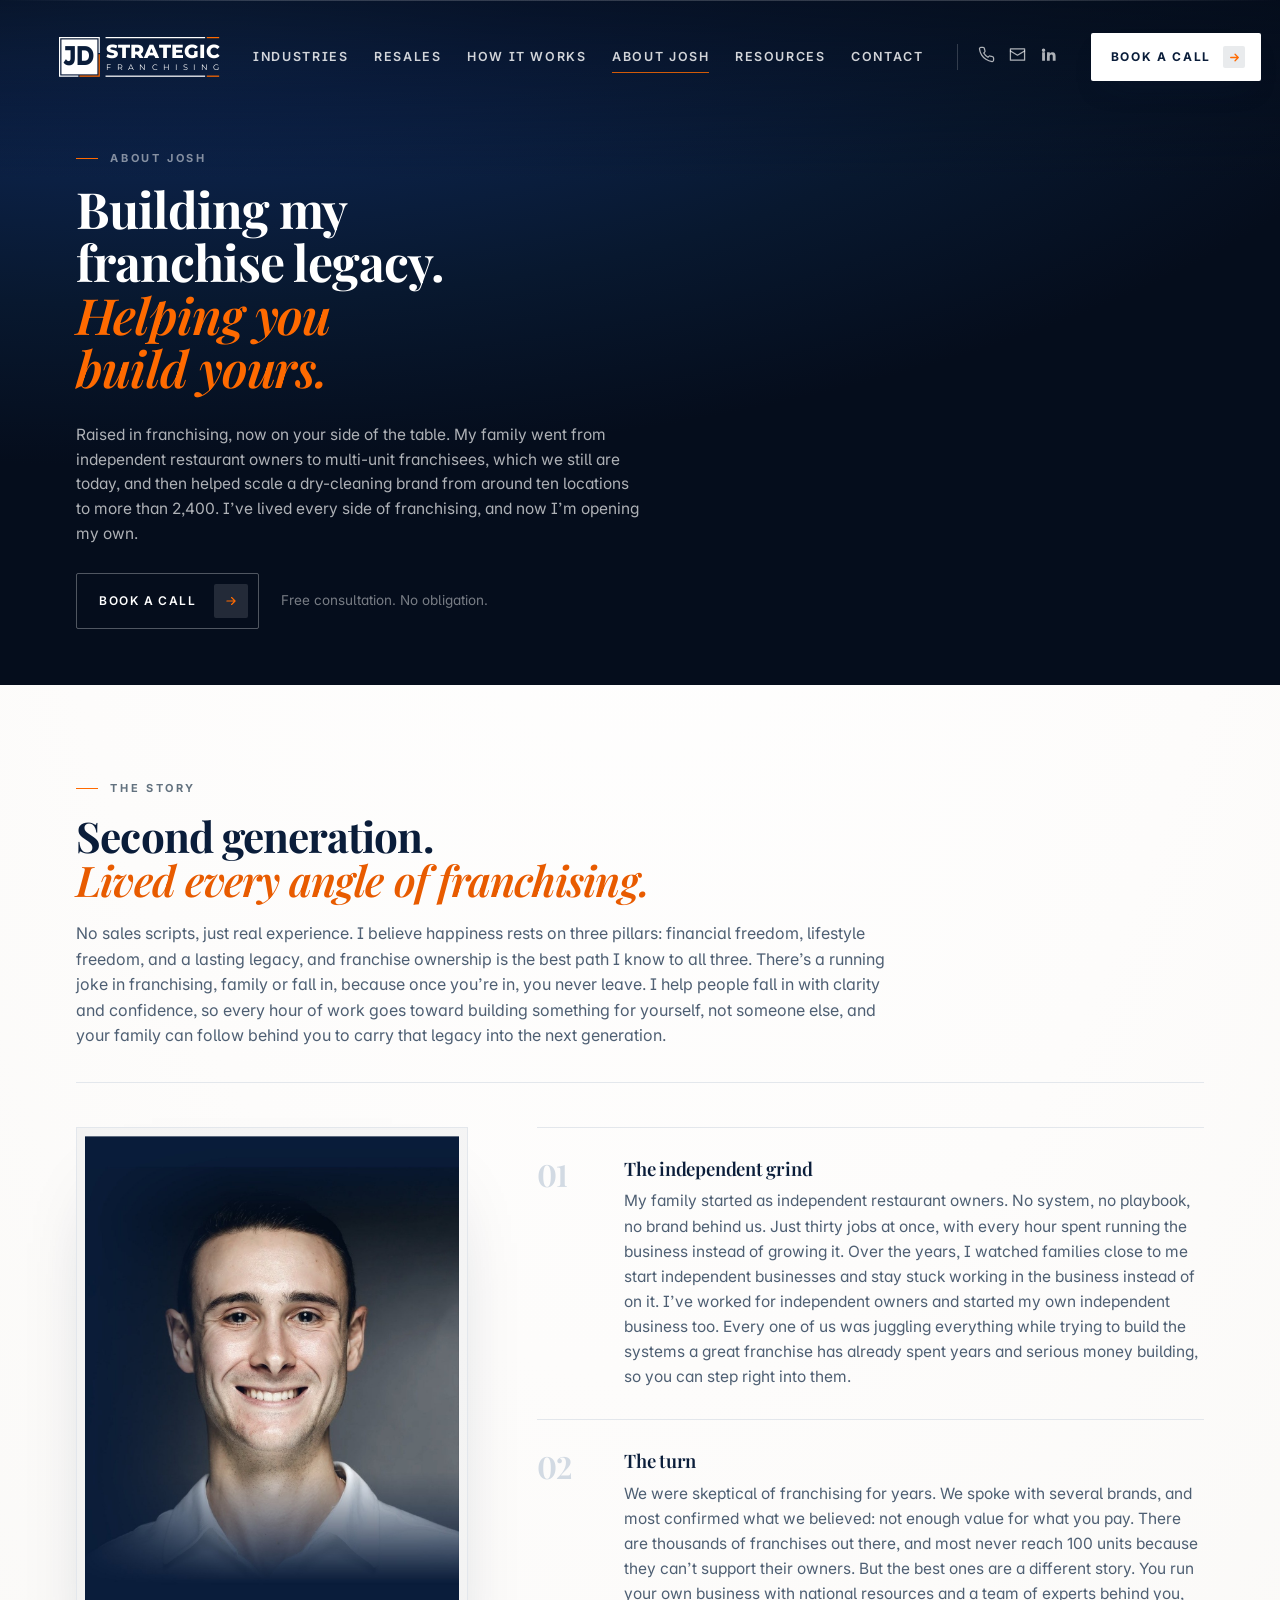
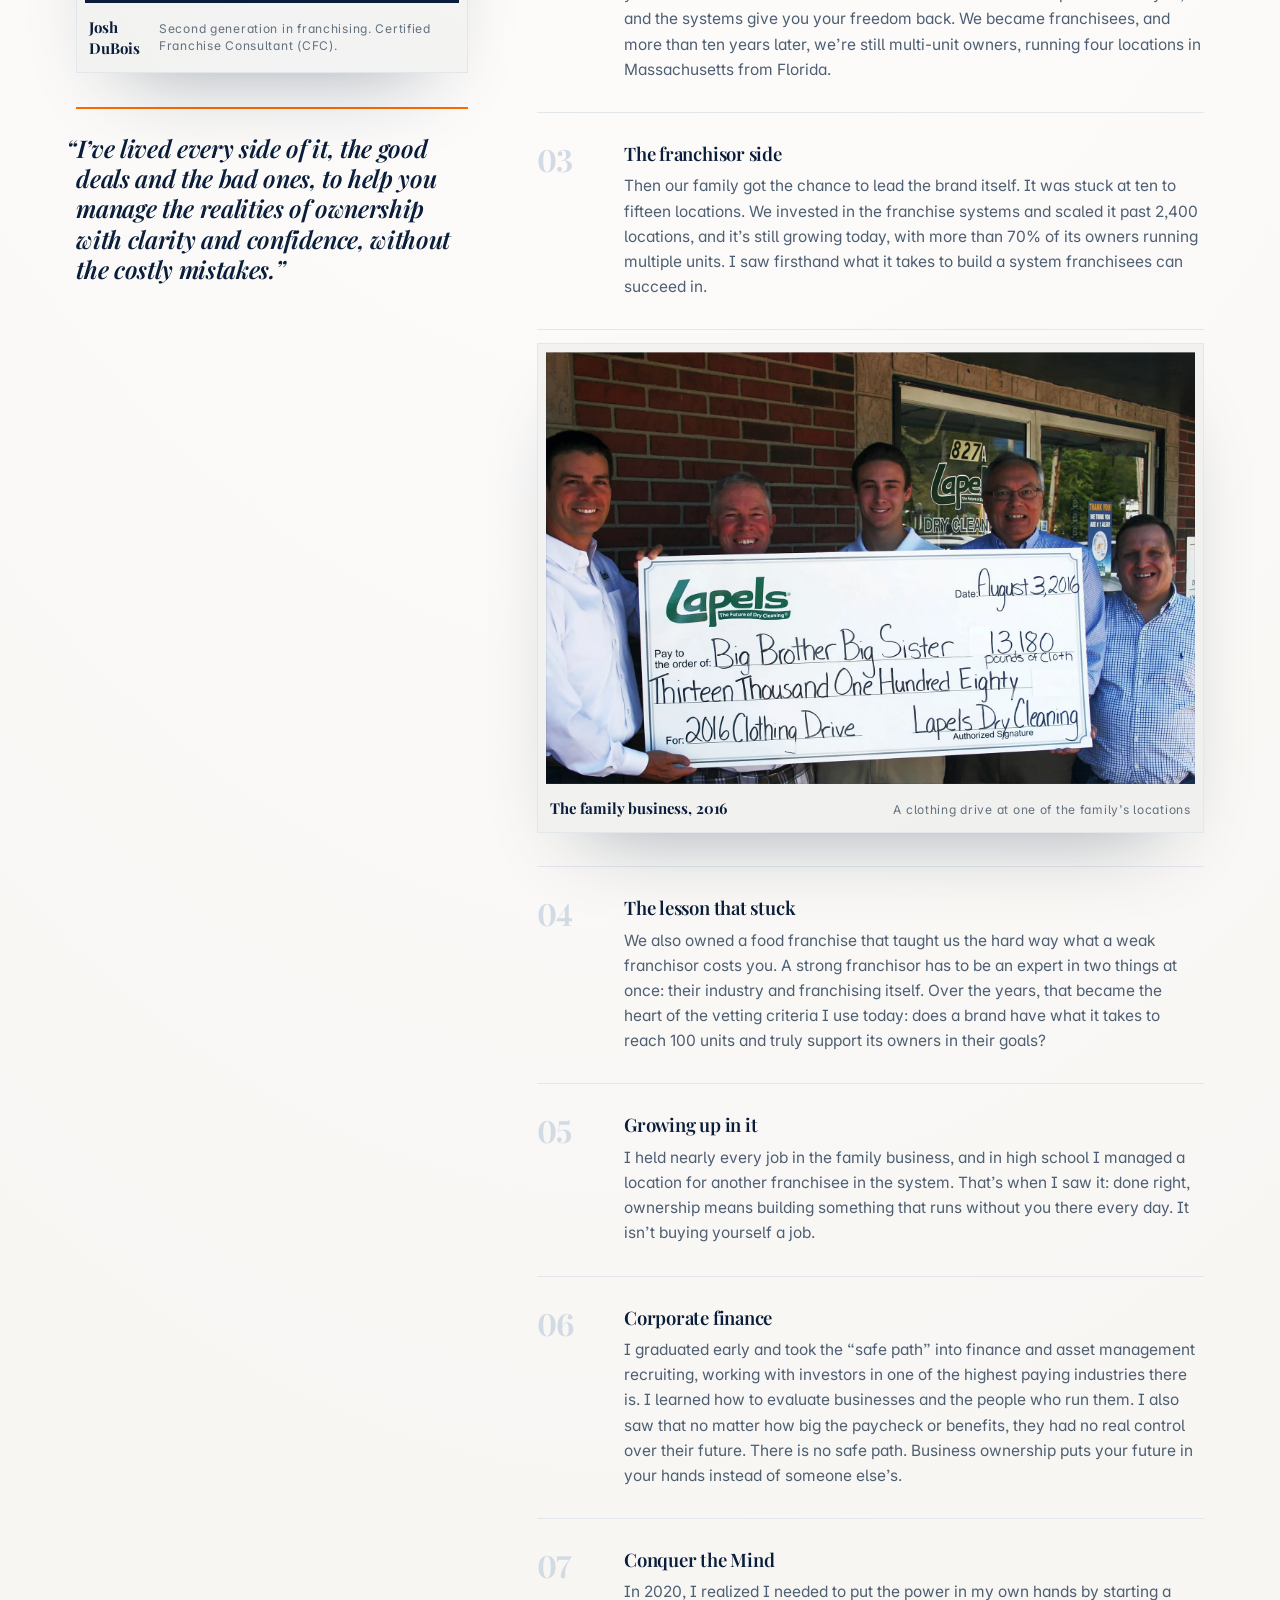
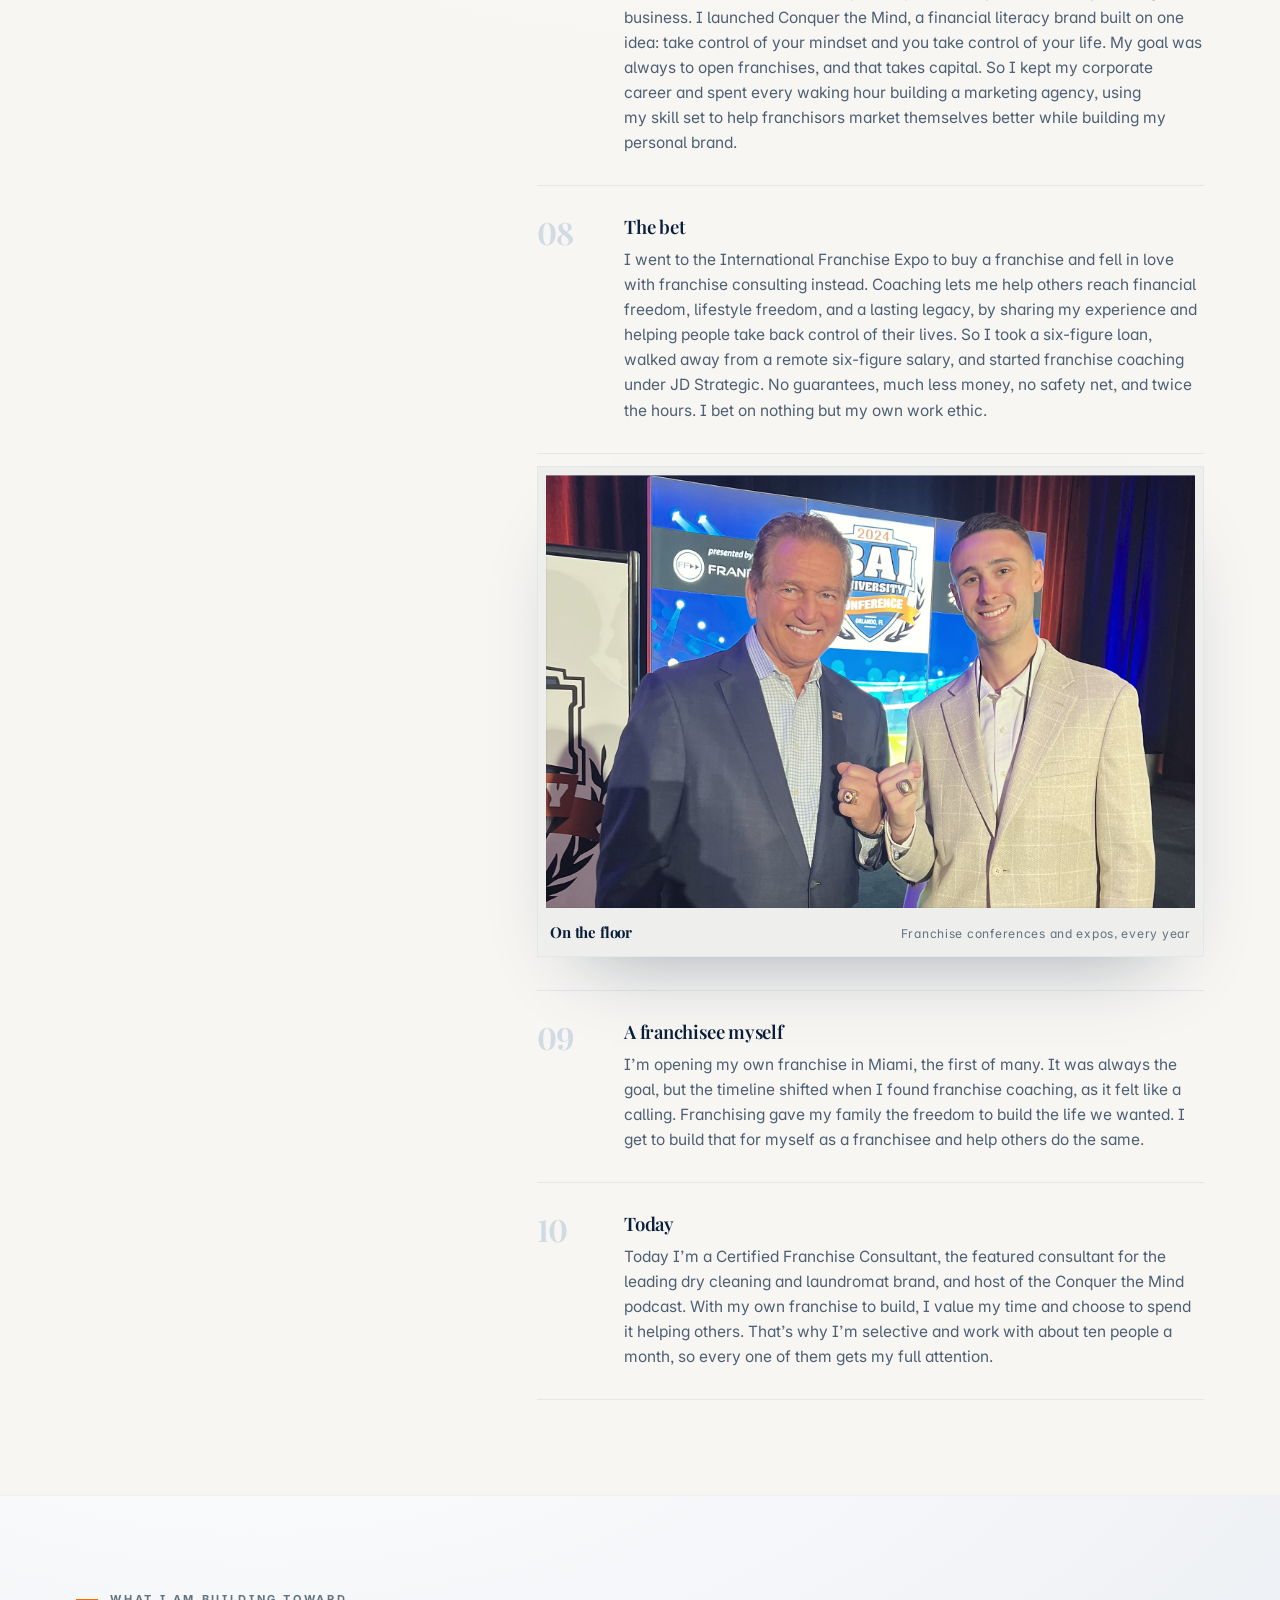
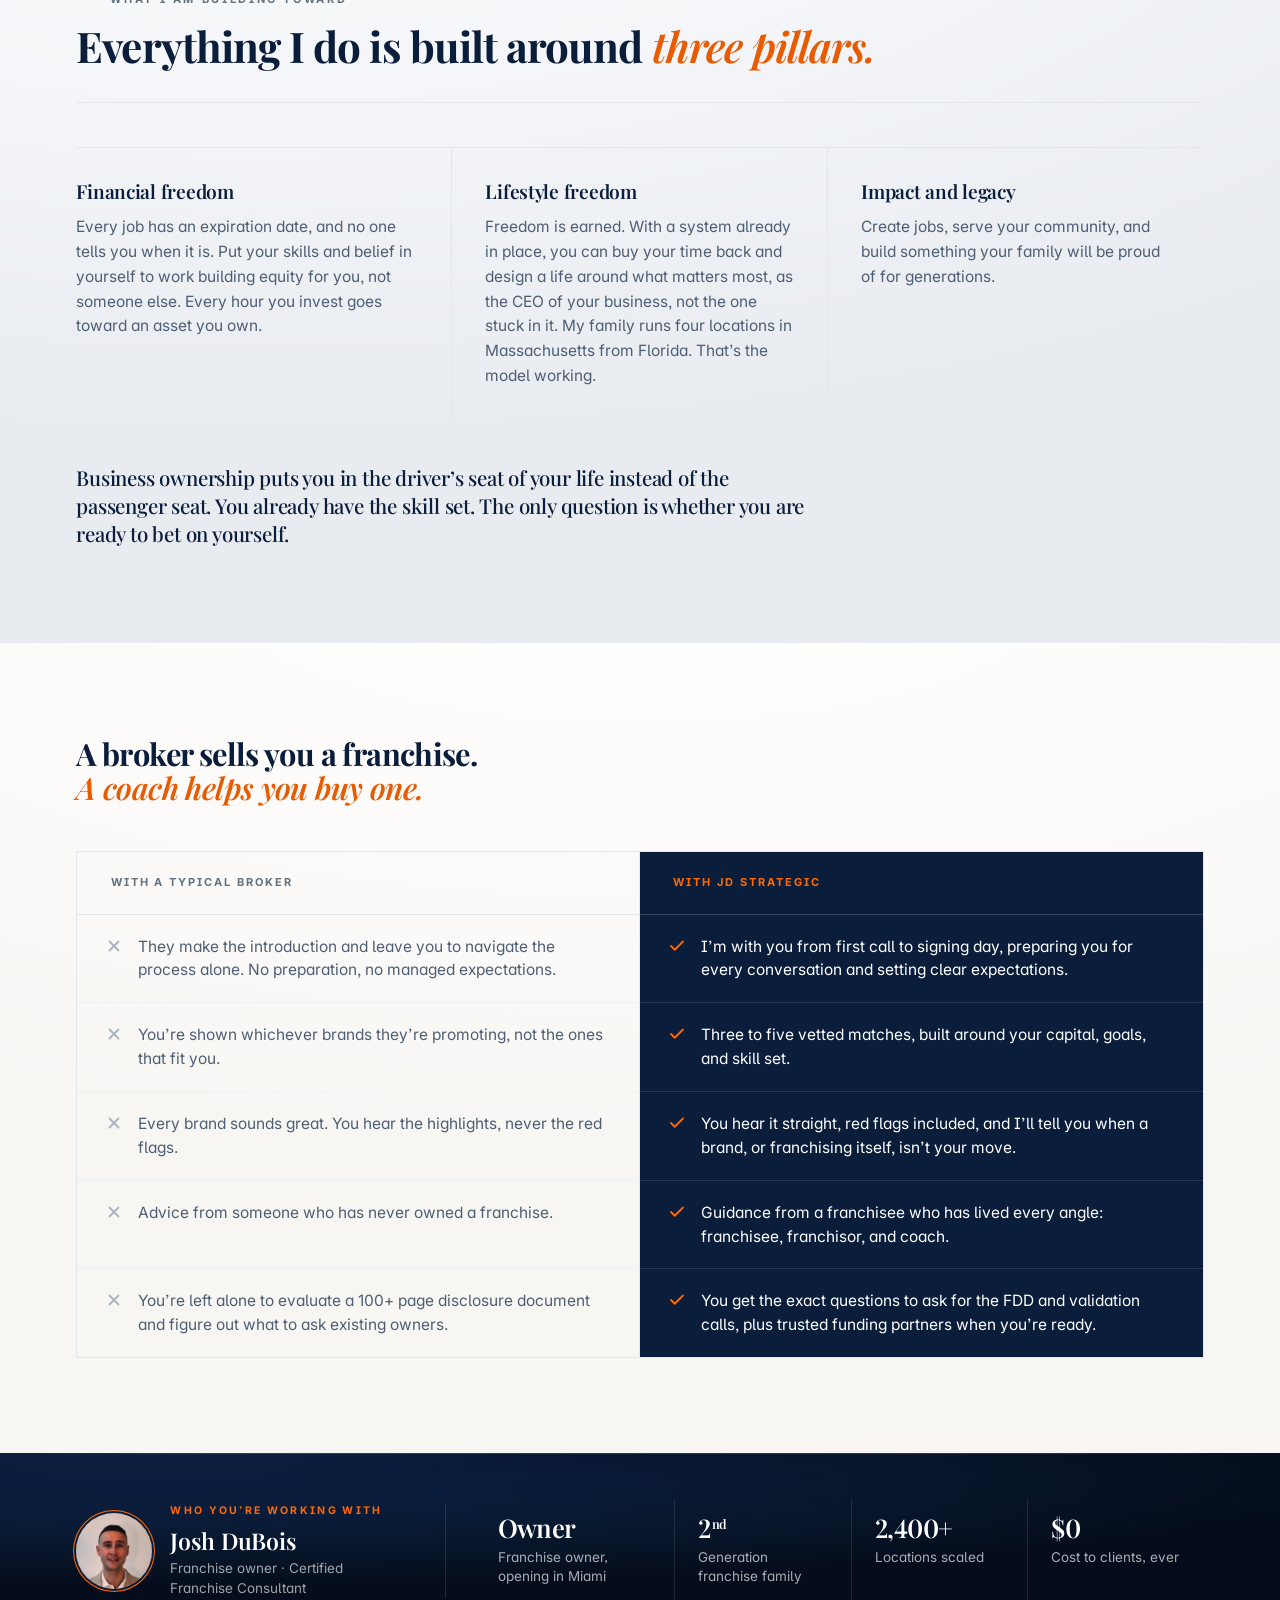
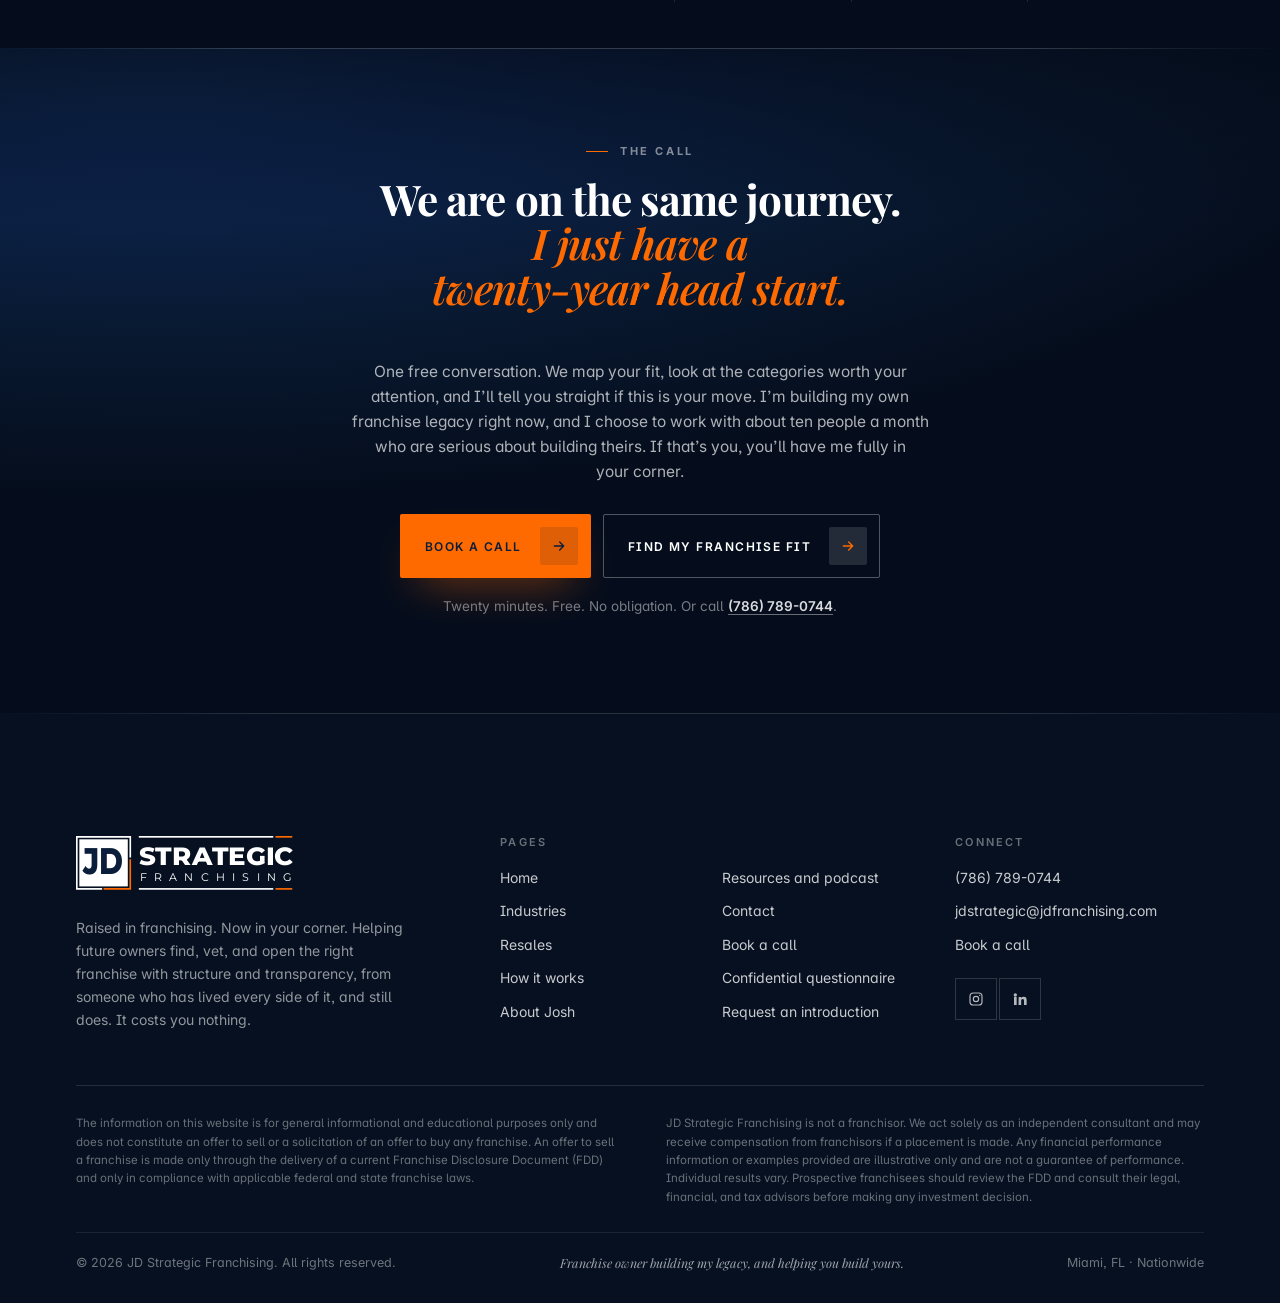
==== commit e7acf074: "New JD Strategic Franchising logo everywhere (SVG mark, favicon, touch icon); fit form restyled as a" ====
--- a/about.html
+++ b/about.html
@@ -23,18 +23,17 @@
 </head>
 <body class="inner page-about">
 <svg width="0" height="0" style="position:absolute" aria-hidden="true">
-  <symbol id="jd-mark" viewBox="0 0 620 176">
-    <rect x="0" y="0" width="160" height="160" fill="var(--logo-box,#0A1D3A)"/>
-    <rect x="10" y="10" width="140" height="140" fill="none" stroke="var(--logo-on-box,#fff)" stroke-width="4"/>
-    <text x="80" y="111" text-anchor="middle" font-family="Montserrat,Inter,system-ui,sans-serif" font-weight="800" font-size="88" letter-spacing="-3" fill="var(--logo-on-box,#fff)">JD</text>
-    <rect x="166" y="64" width="10" height="112" fill="#FF6A00"/>
-    <rect x="78" y="166" width="98" height="10" fill="#FF6A00"/>
-    <rect x="200" y="6" width="360" height="5" fill="currentColor"/>
-    <rect x="574" y="6" width="46" height="5" fill="#FF6A00"/>
-    <text x="200" y="98" font-family="Montserrat,Inter,system-ui,sans-serif" font-weight="800" font-size="66" textLength="420" lengthAdjust="spacing" fill="currentColor">STRATEGIC</text>
-    <text x="201" y="148" font-family="Montserrat,Inter,system-ui,sans-serif" font-weight="400" font-size="30" textLength="418" lengthAdjust="spacing" fill="currentColor">FRANCHISING</text>
-    <rect x="200" y="165" width="360" height="5" fill="currentColor"/>
-    <rect x="574" y="165" width="46" height="5" fill="#FF6A00"/>
+  <symbol id="jd-mark" viewBox="0 0 1576 392">
+    <path d="M0 0H400V156H388V12H12V378H190V390H0Z" fill="var(--logo-box,#0A1D3A)"/>
+    <rect x="24" y="24" width="352" height="342" fill="var(--logo-box,#0A1D3A)"/>
+    <text x="50" y="276" font-family="Montserrat,Inter,system-ui,sans-serif" font-weight="800" font-size="268" textLength="294" lengthAdjust="spacingAndGlyphs" fill="var(--logo-on-box,#fff)">JD</text>
+    <path d="M388 168H400V390H200V378H388Z" fill="#FF6A00"/>
+    <rect x="456" y="0" width="976" height="12" fill="currentColor"/>
+    <rect x="1448" y="0" width="122" height="12" fill="#FF6A00"/>
+    <text x="456" y="208" font-family="Montserrat,Inter,system-ui,sans-serif" font-weight="800" font-size="184" textLength="1120" lengthAdjust="spacingAndGlyphs" fill="currentColor">STRATEGIC</text>
+    <text x="462" y="324" font-family="Montserrat,Inter,system-ui,sans-serif" font-weight="400" font-size="82" textLength="1106" lengthAdjust="spacing" fill="currentColor">FRANCHISING</text>
+    <rect x="456" y="378" width="976" height="12" fill="currentColor"/>
+    <rect x="1448" y="378" width="122" height="12" fill="#FF6A00"/>
   </symbol>
 </svg>
 <header class="nav" id="nav">
--- a/assets/site.css
+++ b/assets/site.css
@@ -79,7 +79,7 @@
   box-shadow:inset 0 1px 0 rgba(255,255,255,.12),0 28px 64px -34px rgba(0,0,0,.72)}
 .brand{display:inline-flex;align-items:baseline;gap:10px;flex:none;color:var(--ink);transition:color .45s var(--ease-cine);--logo-box:var(--ink);--logo-on-box:#fff}
 .nav.on-dark .brand,.foot .brand,.fit-head .brand{--logo-box:#fff;--logo-on-box:var(--ink);color:#fff}
-.logo{display:block;height:40px;width:auto;aspect-ratio:620/176;overflow:visible}
+.logo{display:block;height:40px;width:auto;aspect-ratio:1576/392;overflow:visible}
 .nav.stuck .logo{height:36px}
 .foot .logo{height:54px}
 @media (max-width:640px){.logo{height:34px}.nav.stuck .logo{height:32px}}
@@ -1305,7 +1305,7 @@
 /* footer signature */
 .fsig{font-family:var(--fd);font-style:italic;color:rgba(255,255,255,.62)}
 @media (max-width:760px){.fcopy{flex-wrap:wrap;gap:6px 18px}}
-.wb-in{grid-template-columns:minmax(0,370px) minmax(0,1fr)}
+@media (min-width:1061px){.wb-in{grid-template-columns:minmax(0,370px) minmax(0,1fr)}}
 .inx-i[aria-selected="true"]{transform:none}
 .inx-i .n,.inx-i .t{transition:transform .6s var(--ease-cine),color .5s var(--ease-cine)}
 .inx-i[aria-selected="true"] .n,.inx-i[aria-selected="true"] .t{transform:translateX(10px)}
@@ -1324,3 +1324,53 @@
 .offers-foot.note b{font-size:10.5px;font-weight:700;letter-spacing:.2em;text-transform:uppercase;color:var(--accent-text);white-space:nowrap}
 @media (max-width:640px){.offers-foot.note{grid-template-columns:minmax(0,1fr)}}
 .hero-act .spots{margin-top:2px}
+
+/* fit form: white premium card on the dark section, so it reads as the one thing to do */
+.fitbox,.fitbox.fit2{background:#fff;color:var(--ink);border:0;border-radius:6px;overflow:hidden;box-shadow:0 1px 0 rgba(255,255,255,.5) inset,0 2px 6px rgba(0,0,0,.18),0 50px 110px -40px rgba(0,0,0,.75),0 0 0 1px rgba(255,255,255,.08)}
+.fitbox.fit2::before{display:block;left:0;right:0;top:0;height:3px;background:var(--accent);z-index:1}
+.fitbox .fitrail{background:linear-gradient(180deg,#F7F5F0,#F1EEE7);border-right:1px solid #E6E1D7}
+.fitbox .fitwho b{color:var(--ink)}
+.fitbox .fitwho span{color:var(--body)}
+.fitbox .fitwho img{box-shadow:0 0 0 4px #fff,0 10px 24px -10px rgba(10,29,58,.45)}
+.fitbox .fitsteps{border-top-color:#E3DED3}
+.fitbox .fitsteps li{color:#9AA4B1;border-bottom-color:#E8E3DA}
+.fitbox .fitsteps li::before{border-color:#D5D0C6;background:#fff}
+.fitbox .fitsteps li.on{color:var(--ink);font-weight:600}
+.fitbox .fitsteps li.on::before{background:var(--ink);border-color:var(--ink);color:#fff;box-shadow:0 0 0 3px rgba(255,106,0,.28)}
+.fitbox .fitsteps li.done{color:var(--body)}
+.fitbox .fitsteps li.done::before{background:#fff;border-color:var(--accent);color:var(--accent)}
+.fitbox .fitrail-note{color:var(--muted);padding-top:16px;border-top:1px solid #E3DED3}
+.fitbox .fitmain{background:#fff}
+.fitbox .fittop{border-bottom-color:#ECEEF1}
+.fitbox .fit2 .fitstep,.fitbox .fitstep{color:var(--accent-deep)}
+.fitbox .fitbar i{background:#E3E7EC}
+.fitbox .fitq{font-family:var(--fd);font-weight:600;color:var(--ink);font-size:clamp(24px,2.5vw,33px);letter-spacing:-.02em}
+.fitbox .fithint{color:var(--body)}
+.fitbox .fitopt{color:var(--ink);background:#fff;border:1px solid #DCE1E7;border-radius:4px;box-shadow:0 1px 2px rgba(10,29,58,.04)}
+.fitbox .fitopt span{color:var(--muted)}
+@media (hover:hover) and (pointer:fine){.fitbox .fitopt:hover{border-color:var(--ink);background:#FAFAF8;box-shadow:0 10px 24px -14px rgba(10,29,58,.35)}}
+.fitbox .fitopt[aria-checked="true"]{background:var(--ink);color:#fff;border-color:var(--ink);box-shadow:0 14px 30px -16px rgba(10,29,58,.6),inset 3px 0 0 var(--accent)}
+.fitbox .fitopt[aria-checked="true"] span{color:rgba(255,255,255,.7)}
+.fitbox .fitopt.multi::before{border-color:#B9C1CC;background:#fff}
+.fitbox .fitopt.multi[aria-pressed="true"]{border-color:var(--ink);background:#F6F7F9}
+.fitbox .fitopt.multi[aria-pressed="true"]::before{background:var(--accent);border-color:var(--accent);box-shadow:inset 0 0 0 3px #fff}
+.fitbox .fitfoot{color:var(--muted)}
+.fitbox .fitgroup{border-top-color:#ECEEF1}
+.fitbox .fitgroup .gl,.fitbox .fitfield .fl{color:var(--ink)}
+.fitbox .fitfield input,.fitbox .fitfield textarea,.fitbox .fitfield select{color:var(--ink);background:#FAFAF8;border:1px solid #DCE1E7;border-radius:4px}
+.fitbox .fitfield input::placeholder,.fitbox .fitfield textarea::placeholder{color:#A3ACB8}
+.fitbox .fitfield input:focus,.fitbox .fitfield textarea:focus,.fitbox .fitfield select:focus{border-color:var(--ink);background:#fff;box-shadow:0 0 0 3px rgba(255,106,0,.18)}
+.fitbox .fitfield.err input,.fitbox .fitfield.err select{border-color:#E85B00}
+.fitbox .fiterr,.fitbox .consent.err{color:#C94E00}
+.fitbox .chips span{color:var(--ink);background:#F4F2EC;border-color:#E3DED3}
+.fitbox .consent{color:var(--body)}
+.fitbox .fitnav .btn-ghost{border-color:#CFD5DD;color:var(--ink)}
+.fitbox .fitnav .btn-ghost svg{background:#F1F3F6;color:var(--accent-deep)}
+.fitbox .fitnav .btn-ghost:hover{background:var(--ink);color:#fff;border-color:var(--ink)}
+.fitbox .fitskip{color:var(--muted);border-bottom-color:#CFD5DD}
+.fitbox .fitskip:hover{color:var(--ink)}
+.fitbox .fitnav .reassure{color:var(--muted)}
+.fitbox .fitdone h3{color:var(--ink);font-family:var(--fd)}
+.fitbox .fitdone p{color:var(--body)}
+.fitbox .fitdone-note{color:var(--muted)!important}
+@media (max-width:900px){.fitbox .fitrail{border-right:0;border-bottom:1px solid #E6E1D7}}
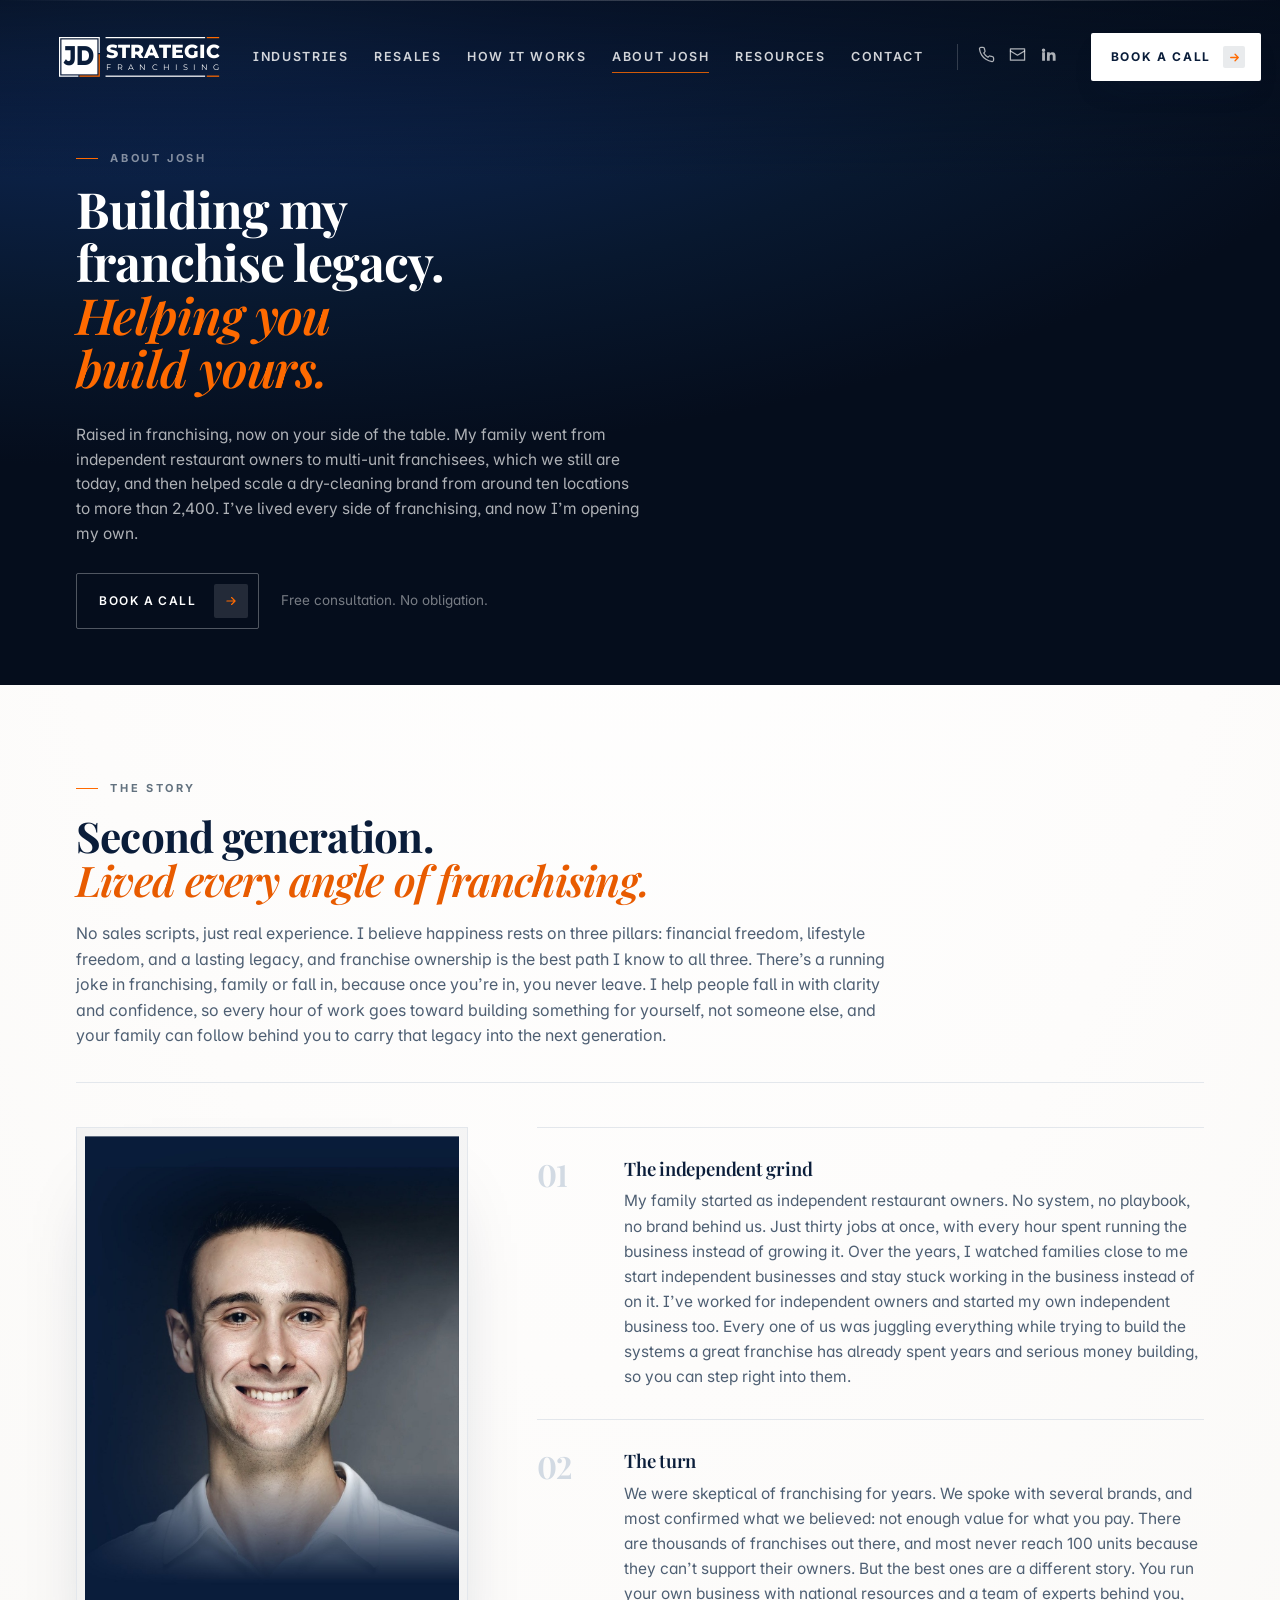
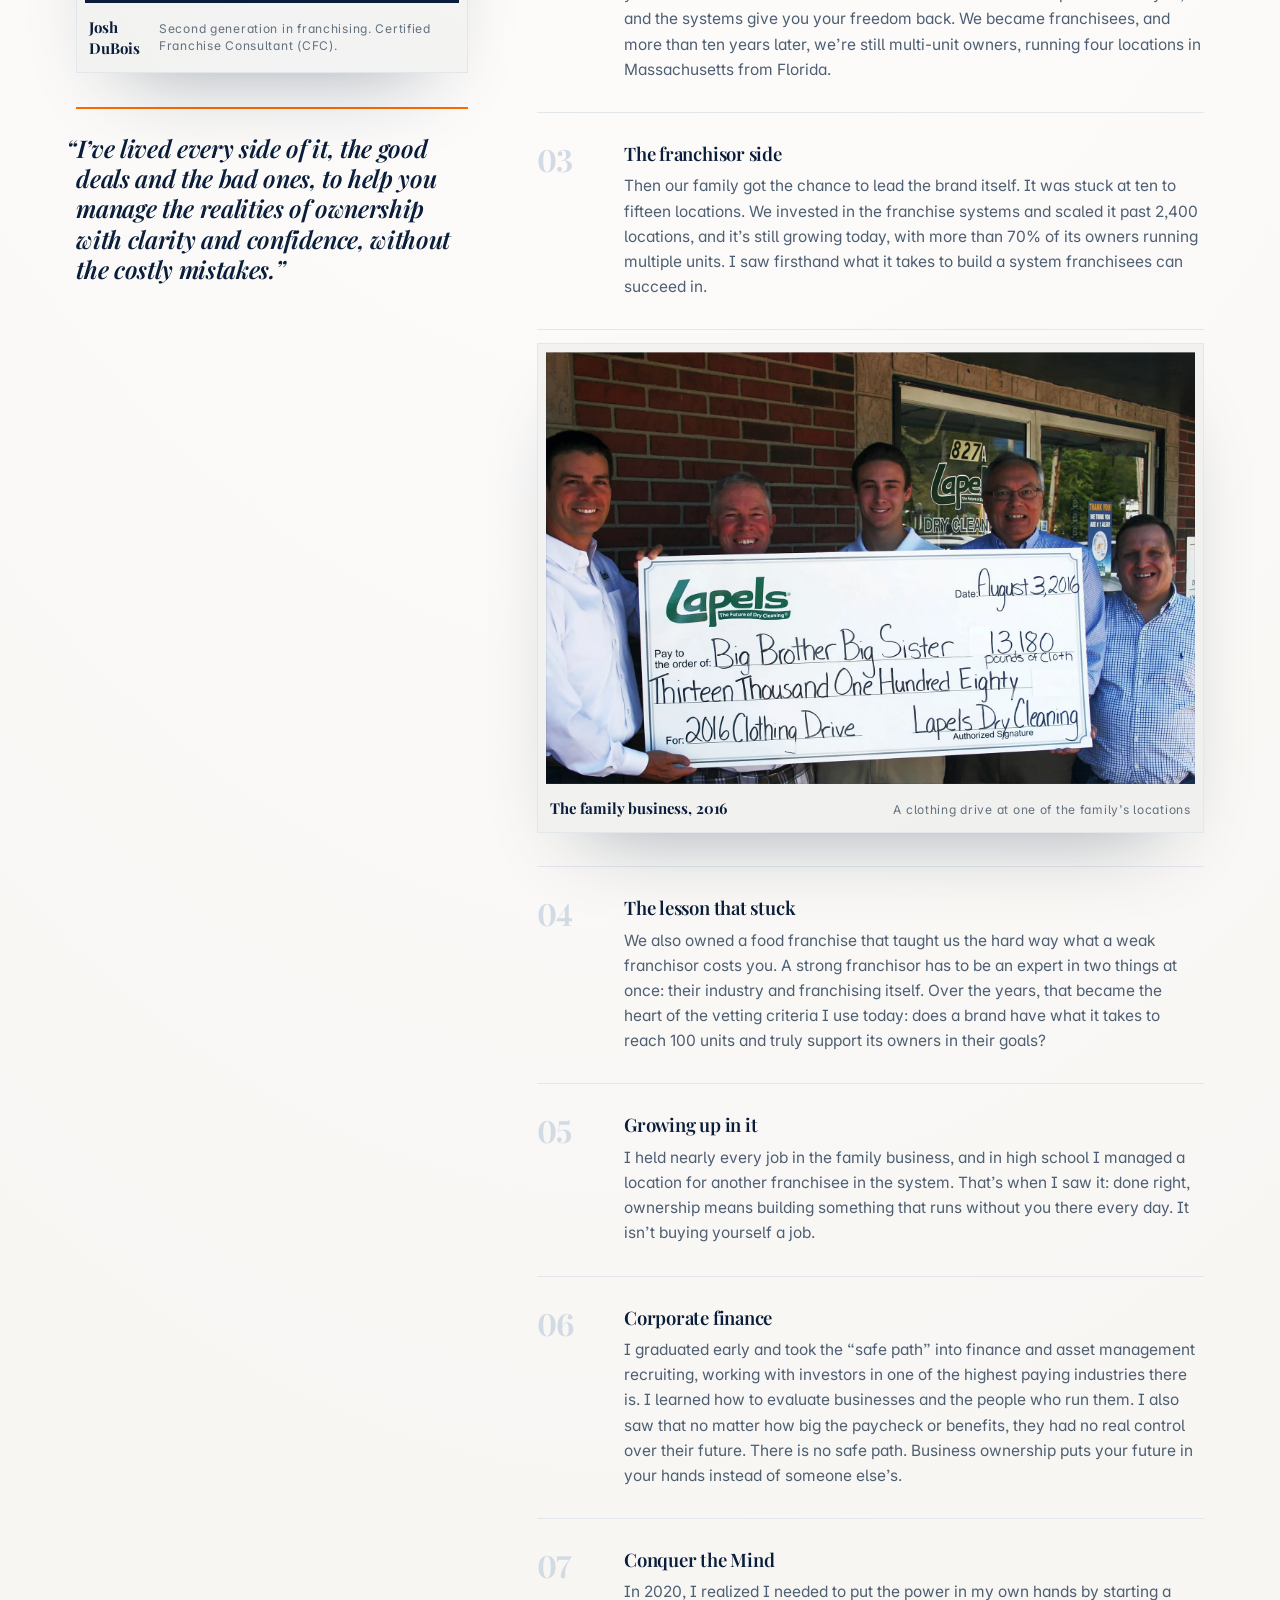
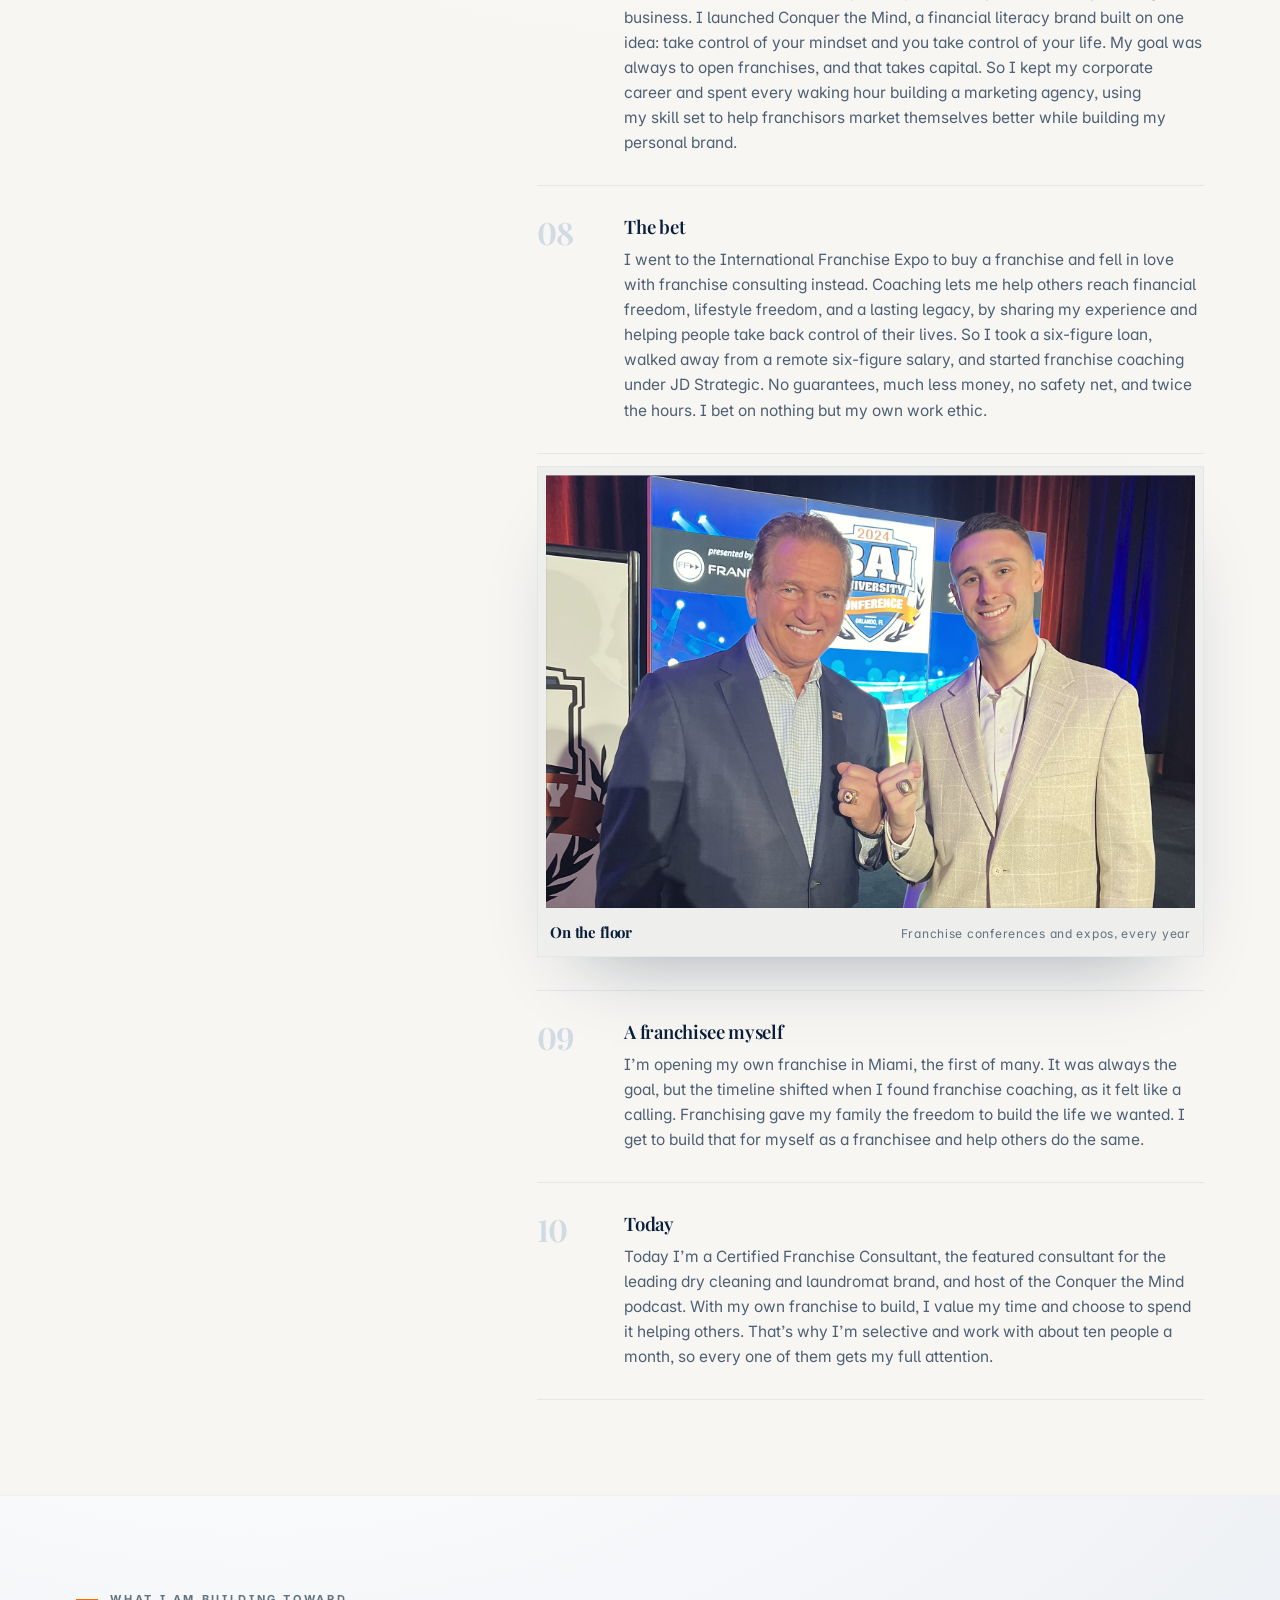
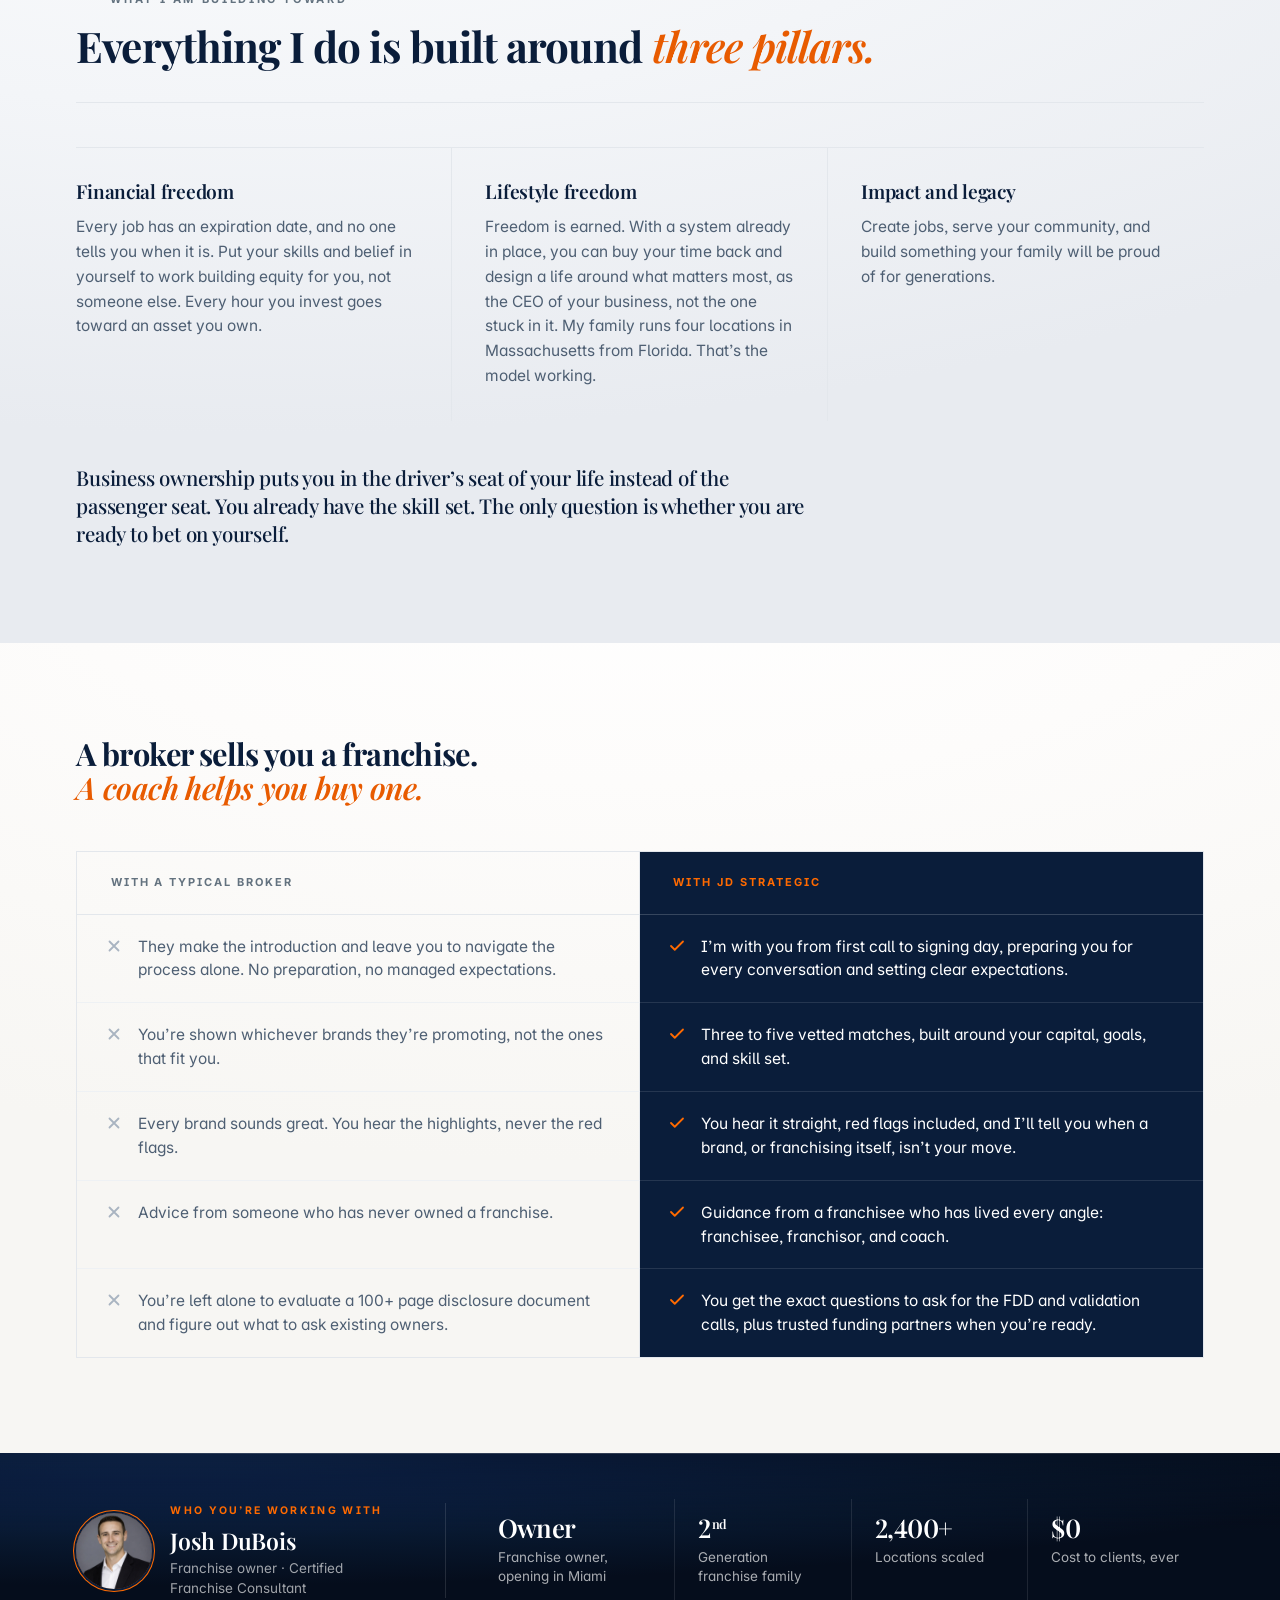
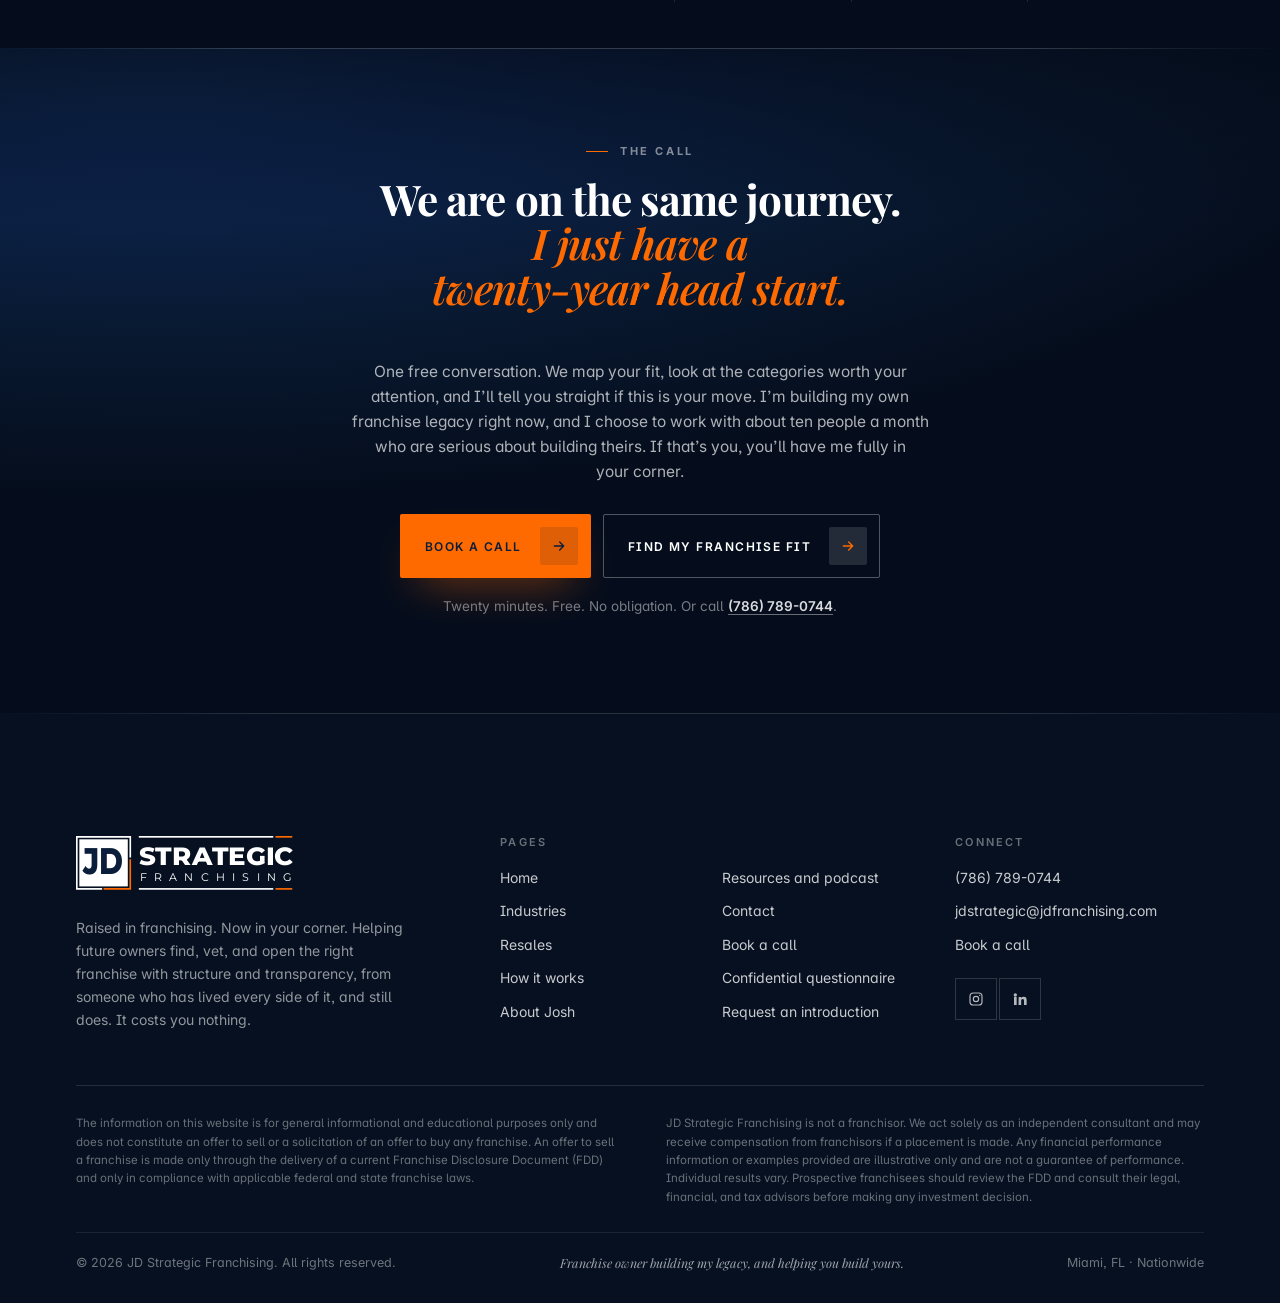
==== commit cfe8edf7: "Hero uses Josh's new studio headshot on an extended backdrop; cache-bust hero and face images Co-Aut" ====
--- a/about.html
+++ b/about.html
@@ -110,7 +110,7 @@
     </div></div></section>
 <section class="wb wb-4" aria-label="Who you are working with">
   <div class="wb-in">
-    <div class="wb-id"><img src="assets/josh/face.jpg" width="320" height="320" alt="Josh DuBois" loading="lazy" decoding="async"><div><p class="wb-k">Who you&rsquo;re working with</p><p class="wb-name">Josh DuBois</p><p class="wb-role">Franchise owner &middot; Certified Franchise Consultant</p></div></div>
+    <div class="wb-id"><img src="assets/josh/face.jpg?v=20261029" width="320" height="320" alt="Josh DuBois" loading="lazy" decoding="async"><div><p class="wb-k">Who you&rsquo;re working with</p><p class="wb-name">Josh DuBois</p><p class="wb-role">Franchise owner &middot; Certified Franchise Consultant</p></div></div>
     <ul class="wb-stats">
       <li><b>Owner</b><span>Franchise owner, opening in Miami</span></li>
       <li><b>2<sup>nd</sup></b><span>Generation franchise family</span></li>
--- a/assets/site.css
+++ b/assets/site.css
@@ -853,7 +853,7 @@
 .watch-row{display:grid;grid-template-columns:minmax(0,1.5fr) minmax(0,1fr);gap:clamp(24px,4vw,64px);align-items:start;max-width:1080px;margin:clamp(26px,3vw,40px) auto 0;padding-top:clamp(22px,2.6vw,32px);border-top:1px solid var(--hairline)}
 .watch-b{font-family:var(--fd);font-size:clamp(18px,1.6vw,23px);font-weight:500;line-height:1.36;color:var(--ink);letter-spacing:-.01em;max-width:34ch}
 .watch-meta{display:flex;flex-wrap:wrap;gap:8px 22px;margin-top:14px;font-size:13.5px;color:var(--muted)}
-.watch-meta span+span::before{content:"";display:inline-block;width:4px;height:4px;border-radius:50%;background:var(--accent);margin:0 12px 3px 0}
+.watch-meta span+span::before{content:"";display:inline-block;width:1px;height:11px;background:currentColor;opacity:.3;margin:0 12px -1px 0}
 .watch-side{padding:clamp(20px,2.2vw,28px);background:#fff;border:1px solid var(--hairline);box-shadow:0 30px 60px -44px rgba(10,29,58,.4)}
 .watch-side p{font-size:14.5px;line-height:1.6;color:var(--body);margin-bottom:16px}
 
@@ -1109,7 +1109,7 @@
 /* the ten-a-month line */
 .spots{display:flex;align-items:center;gap:10px;margin-top:12px;font-size:13.5px;line-height:1.45;color:var(--body)}
 .spots:empty{display:none}
-.spots i{flex:none;width:7px;height:7px;border-radius:50%;background:var(--accent);box-shadow:0 0 0 4px rgba(255,106,0,.16)}
+.spots i{display:none}
 .spots b{color:var(--ink);font-weight:700}
 .dark .spots,.fit .spots{color:rgba(255,255,255,.66)}.dark .spots b,.fit .spots b{color:#fff}
 .bk-head .spots{justify-content:inherit}
@@ -1203,7 +1203,7 @@
 
 /* resales: four plain labels, and the three ways in */
 .ph-stats.dots{gap:12px 18px}
-.ph-stats.dots li+li::before{content:"";width:5px;height:5px;border-radius:50%;background:var(--accent);margin-right:8px;align-self:center}
+.ph-stats.dots li+li::before{content:"";width:1px;height:12px;background:currentColor;opacity:.28;margin-right:10px;align-self:center}
 .ways-foot{margin-top:clamp(24px,2.8vw,36px);font-family:var(--fd);font-size:clamp(18px,1.6vw,22px);line-height:1.4;color:var(--ink);max-width:60ch}
 .ways-foot .it{font-style:italic;font-weight:500;color:var(--ink)}
 
@@ -1325,52 +1325,94 @@
 @media (max-width:640px){.offers-foot.note{grid-template-columns:minmax(0,1fr)}}
 .hero-act .spots{margin-top:2px}
 
-/* fit form: white premium card on the dark section, so it reads as the one thing to do */
-.fitbox,.fitbox.fit2{background:#fff;color:var(--ink);border:0;border-radius:6px;overflow:hidden;box-shadow:0 1px 0 rgba(255,255,255,.5) inset,0 2px 6px rgba(0,0,0,.18),0 50px 110px -40px rgba(0,0,0,.75),0 0 0 1px rgba(255,255,255,.08)}
-.fitbox.fit2::before{display:block;left:0;right:0;top:0;height:3px;background:var(--accent);z-index:1}
-.fitbox .fitrail{background:linear-gradient(180deg,#F7F5F0,#F1EEE7);border-right:1px solid #E6E1D7}
-.fitbox .fitwho b{color:var(--ink)}
+/* fit form: a white sheet on the dark section, built in the questionnaire's language
+   (square corners, lettered options with a tick, underline fields, serif questions) so the
+   short form and the full questionnaire read as one instrument. */
+.fitbox,.fitbox.fit2{background:#fff;color:var(--ink);border:0;border-radius:0;box-shadow:0 1px 0 rgba(255,255,255,.6) inset,0 34px 80px -30px rgba(0,0,0,.62),0 90px 160px -70px rgba(0,0,0,.55)}
+.fitbox.fit2::before{display:block;left:0;right:0;top:0;height:3px;background:var(--accent);z-index:2}
+.fitbox .fitrail{background:radial-gradient(128% 82% at 50% -16%,#FFFFFF,#FCFBF8 36%,#F5F3EE 74%,#EFEDE7);border-right:1px solid #E7E3DA;gap:28px}
+.fitbox .fitwho{grid-template-columns:58px minmax(0,1fr)}
+.fitbox .fitwho img{width:58px;height:58px;border:0;box-shadow:0 0 0 3px #fff,0 0 0 4px var(--accent),0 12px 26px -12px rgba(10,29,58,.5)}
+.fitbox .fitwho b{color:var(--ink);font-size:18px}
 .fitbox .fitwho span{color:var(--body)}
-.fitbox .fitwho img{box-shadow:0 0 0 4px #fff,0 10px 24px -10px rgba(10,29,58,.45)}
-.fitbox .fitsteps{border-top-color:#E3DED3}
-.fitbox .fitsteps li{color:#9AA4B1;border-bottom-color:#E8E3DA}
-.fitbox .fitsteps li::before{border-color:#D5D0C6;background:#fff}
+.fitbox .fitsteps{counter-reset:fs;border-top:1px solid #E3DED3}
+.fitbox .fitsteps li{gap:14px;padding:13px 0;border-bottom:1px solid #E8E4DB;color:#8792A0;font-size:14px;letter-spacing:-.003em}
+.fitbox .fitsteps li::before{width:26px;height:26px;border:1px solid #D9D4CA;border-radius:0;background:transparent;font-size:10.5px;color:#8792A0;font-variant-numeric:tabular-nums}
 .fitbox .fitsteps li.on{color:var(--ink);font-weight:600}
-.fitbox .fitsteps li.on::before{background:var(--ink);border-color:var(--ink);color:#fff;box-shadow:0 0 0 3px rgba(255,106,0,.28)}
+.fitbox .fitsteps li.on::before{background:var(--ink);border-color:var(--ink);color:#fff;box-shadow:none}
 .fitbox .fitsteps li.done{color:var(--body)}
-.fitbox .fitsteps li.done::before{background:#fff;border-color:var(--accent);color:var(--accent)}
-.fitbox .fitrail-note{color:var(--muted);padding-top:16px;border-top:1px solid #E3DED3}
-.fitbox .fitmain{background:#fff}
-.fitbox .fittop{border-bottom-color:#ECEEF1}
-.fitbox .fit2 .fitstep,.fitbox .fitstep{color:var(--accent-deep)}
-.fitbox .fitbar i{background:#E3E7EC}
-.fitbox .fitq{font-family:var(--fd);font-weight:600;color:var(--ink);font-size:clamp(24px,2.5vw,33px);letter-spacing:-.02em}
-.fitbox .fithint{color:var(--body)}
-.fitbox .fitopt{color:var(--ink);background:#fff;border:1px solid #DCE1E7;border-radius:4px;box-shadow:0 1px 2px rgba(10,29,58,.04)}
-.fitbox .fitopt span{color:var(--muted)}
-@media (hover:hover) and (pointer:fine){.fitbox .fitopt:hover{border-color:var(--ink);background:#FAFAF8;box-shadow:0 10px 24px -14px rgba(10,29,58,.35)}}
-.fitbox .fitopt[aria-checked="true"]{background:var(--ink);color:#fff;border-color:var(--ink);box-shadow:0 14px 30px -16px rgba(10,29,58,.6),inset 3px 0 0 var(--accent)}
-.fitbox .fitopt[aria-checked="true"] span{color:rgba(255,255,255,.7)}
-.fitbox .fitopt.multi::before{border-color:#B9C1CC;background:#fff}
-.fitbox .fitopt.multi[aria-pressed="true"]{border-color:var(--ink);background:#F6F7F9}
-.fitbox .fitopt.multi[aria-pressed="true"]::before{background:var(--accent);border-color:var(--accent);box-shadow:inset 0 0 0 3px #fff}
+.fitbox .fitsteps li.done::before{content:"\2713";background:var(--accent);border-color:var(--accent);color:var(--ink);font-size:12px}
+.fitbox .fitrail-note{color:var(--muted);padding-top:18px;border-top:1px solid #E3DED3;font-size:13px}
+.fitbox .fitmain{background:#fff;padding:clamp(30px,3.4vw,52px) clamp(24px,3.6vw,56px) clamp(30px,3.2vw,44px)}
+.fitbox .fittop{border:0;padding:0;margin-bottom:20px}
+.fitbox .fitstep{display:inline-flex;align-items:center;gap:12px;font-size:11px;font-weight:700;letter-spacing:.2em;color:var(--muted)}
+.fitbox .fitstep::before{content:"";width:22px;height:1px;background:var(--accent)}
+.fitbox .fitq{font-family:var(--fd);font-weight:700;color:var(--ink);font-size:clamp(27px,2.7vw,38px);line-height:1.1;letter-spacing:-.018em;margin-bottom:12px;text-wrap:balance}
+.fitbox .fithint{color:var(--muted);font-size:15.5px;line-height:1.6;margin-bottom:28px;text-wrap:pretty}
+.fitbox .fitopts{gap:9px;counter-reset:fk}
+.fitbox .fitopt{counter-increment:fk;position:relative;display:grid;grid-template-columns:auto minmax(0,1fr);column-gap:15px;align-items:center;padding:16px 46px 16px 16px;background:#fff;color:var(--ink);border:1px solid var(--hairline);border-radius:0;box-shadow:none;transition:border-color .34s var(--ease-out),transform .34s var(--ease-out),background .34s var(--ease-out),color .34s var(--ease-out)}
+.fitbox .fitopt::before{content:counter(fk,upper-alpha);position:static;grid-row:1 / span 2;align-self:center;width:27px;height:27px;display:grid;place-items:center;border:1px solid var(--hairline);border-radius:0;background:transparent;box-shadow:none;font-size:11px;font-weight:700;letter-spacing:.04em;color:var(--muted);transition:border-color .34s,background .34s,color .34s}
+.fitbox .fitopt::after{content:"";position:absolute;right:20px;top:50%;width:6px;height:12px;border:solid var(--accent);border-width:0 2px 2px 0;transform:translateY(-62%) rotate(45deg) scale(.5);opacity:0;transition:opacity .3s var(--ease-out),transform .3s var(--ease-out)}
+.fitbox .fitopt>b,.fitbox .fitopt>span{grid-column:2}
+.fitbox .fitopt b{font-size:15.5px;font-weight:600}
+.fitbox .fitopt span{margin-top:3px;color:var(--muted)}
+@media (hover:hover) and (pointer:fine){.fitbox .fitopt:hover{transform:translateX(3px);border-color:var(--ink);background:#fff;box-shadow:none}.fitbox .fitopt:hover::before{border-color:var(--ink);color:var(--ink)}}
+.fitbox .fitopt[aria-checked="true"],.fitbox .fitopt.multi[aria-pressed="true"]{background:var(--ink);color:#fff;border-color:var(--ink);box-shadow:none}
+.fitbox .fitopt[aria-checked="true"] span,.fitbox .fitopt.multi[aria-pressed="true"] span{color:rgba(255,255,255,.68)}
+.fitbox .fitopt[aria-checked="true"]::before,.fitbox .fitopt.multi[aria-pressed="true"]::before{background:var(--accent);border-color:var(--accent);color:var(--ink)}
+.fitbox .fitopt[aria-checked="true"]::after,.fitbox .fitopt.multi[aria-pressed="true"]::after{opacity:1;transform:translateY(-62%) rotate(45deg) scale(1)}
+.fitbox .fitopt.multi{padding-left:16px}
+.fitbox .fitopt.multi::before{content:"";left:auto;top:auto}
+.fitbox .fitopt.multi[aria-pressed="true"]::before{content:"\2713";font-size:12px}
 .fitbox .fitfoot{color:var(--muted)}
-.fitbox .fitgroup{border-top-color:#ECEEF1}
-.fitbox .fitgroup .gl,.fitbox .fitfield .fl{color:var(--ink)}
-.fitbox .fitfield input,.fitbox .fitfield textarea,.fitbox .fitfield select{color:var(--ink);background:#FAFAF8;border:1px solid #DCE1E7;border-radius:4px}
-.fitbox .fitfield input::placeholder,.fitbox .fitfield textarea::placeholder{color:#A3ACB8}
-.fitbox .fitfield input:focus,.fitbox .fitfield textarea:focus,.fitbox .fitfield select:focus{border-color:var(--ink);background:#fff;box-shadow:0 0 0 3px rgba(255,106,0,.18)}
-.fitbox .fitfield.err input,.fitbox .fitfield.err select{border-color:#E85B00}
+.fitbox .fitgroup{border-top-color:var(--hairline-2);padding:20px 0}
+.fitbox .fitgroup .gl,.fitbox .fitfield .fl{font-size:11px;letter-spacing:.18em;color:var(--muted)}
+.fitbox .fitrow{gap:8px}
+.fitbox .fitrow .fitopt{display:inline-flex;padding:11px 17px;transform:none}
+.fitbox .fitrow .fitopt::before,.fitbox .fitrow .fitopt::after{display:none}
+@media (hover:hover) and (pointer:fine){.fitbox .fitrow .fitopt:hover{transform:translateY(-2px)}}
+.fitbox .fitfields{gap:26px 30px}
+.fitbox .fitfield .fl{margin-bottom:6px}
+.fitbox .fitfield .fl em{color:var(--accent-text)}
+.fitbox .fitfield input,.fitbox .fitfield textarea,.fitbox .fitfield select{color:var(--ink);background-color:transparent;border:0;border-bottom:1.5px solid var(--hairline);border-radius:0;padding:4px 2px 10px;font-size:18px;line-height:1.45;box-shadow:none;transition:border-color .28s var(--ease-out),box-shadow .28s var(--ease-out)}
+.fitbox .fitfield select{padding-right:30px;background-position:right 4px center}
+.fitbox .fitfield textarea{min-height:64px}
+.fitbox .fitfield input::placeholder,.fitbox .fitfield textarea::placeholder{color:var(--faint)}
+@media (hover:hover){.fitbox .fitfield input:hover,.fitbox .fitfield textarea:hover,.fitbox .fitfield select:hover{border-bottom-color:#C6D0DB}}
+.fitbox .fitfield input:focus,.fitbox .fitfield textarea:focus,.fitbox .fitfield select:focus{background-color:transparent;border-bottom-color:var(--ink);box-shadow:0 1.5px 0 0 var(--ink)}
+.fitbox .fitfield.err input,.fitbox .fitfield.err select{border-bottom-color:#C94E00;box-shadow:0 1.5px 0 0 #C94E00}
 .fitbox .fiterr,.fitbox .consent.err{color:#C94E00}
-.fitbox .chips span{color:var(--ink);background:#F4F2EC;border-color:#E3DED3}
-.fitbox .consent{color:var(--body)}
-.fitbox .fitnav .btn-ghost{border-color:#CFD5DD;color:var(--ink)}
-.fitbox .fitnav .btn-ghost svg{background:#F1F3F6;color:var(--accent-deep)}
+.fitbox .chips{gap:6px;margin-bottom:28px}
+.fitbox .chips span{color:var(--ink);background:#F5F3EE;border:1px solid #E7E3DA;border-radius:0;font-size:10.5px;letter-spacing:.12em}
+.fitbox .consent{color:var(--muted);margin-top:24px}
+.fitbox .fitnav{margin-top:32px}
+.fitbox .fitnav .btn-ghost{border-color:var(--ink);color:var(--ink);background:transparent}
+.fitbox .fitnav .btn-ghost svg{background:transparent;color:var(--accent-text)}
 .fitbox .fitnav .btn-ghost:hover{background:var(--ink);color:#fff;border-color:var(--ink)}
-.fitbox .fitskip{color:var(--muted);border-bottom-color:#CFD5DD}
-.fitbox .fitskip:hover{color:var(--ink)}
-.fitbox .fitnav .reassure{color:var(--muted)}
+.fitbox .fitnav .btn-ghost:hover svg{color:var(--accent)}
+.fitbox .fitskip{color:var(--muted);border-bottom-color:var(--hairline)}
+.fitbox .fitskip:hover{color:var(--ink);border-bottom-color:var(--ink)}
+.fitbox .fitnav .reassure{color:var(--muted);font-size:13px}
+.fitbox .fitdone .mark{border-radius:0;border-color:var(--accent);color:var(--accent-text)}
 .fitbox .fitdone h3{color:var(--ink);font-family:var(--fd)}
 .fitbox .fitdone p{color:var(--body)}
 .fitbox .fitdone-note{color:var(--muted)!important}
-@media (max-width:900px){.fitbox .fitrail{border-right:0;border-bottom:1px solid #E6E1D7}}
+@media (max-width:900px){.fitbox .fitrail{border-right:0;border-bottom:1px solid #E7E3DA}}
+@media (max-width:640px){.fitbox .fitfields{gap:22px}}
+.fitbox .fitrow.stack{display:grid;grid-template-columns:repeat(2,minmax(0,1fr));gap:8px}
+.fitbox .fitrow.stack .fitopt{display:flex;align-items:center;text-align:left;padding:13px 16px}
+.fitbox .fitrow.stack .fitopt b{font-size:14.5px;line-height:1.4}
+.fitbox .fitother{margin-top:22px}
+@media (max-width:640px){.fitbox .fitrow.stack{grid-template-columns:minmax(0,1fr)}}
+
+/* offer ledger: the figures go ink, so orange is rationed back to the emphasis line, the CTA and
+   one short tick per cell (six orange headlines in a row read as a price sheet, not an offer) */
+.offer b{color:var(--ink);position:relative;padding-top:18px}
+.offer b::before{content:"";position:absolute;left:0;top:0;width:22px;height:2px;background:var(--accent)}
+.fitbox .fitopt.multi{padding-right:16px}
+.fitbox .fitopt.multi::after{display:none}
+.fitbox .fitopt.multi::before,.fitbox .fitopt.multi[aria-pressed="true"]::before{box-shadow:none}
+.fitbox .fitopt.multi[aria-pressed="true"]::before{color:var(--ink);font-weight:800}
+.fitbox .fitfield textarea{resize:none}
+.fitbox .fitnav .btn-ghost{padding:12px 22px 12px 16px;gap:14px}
+@media (max-width:640px){.fitbox .fitnav .btn-ghost{justify-content:center}}
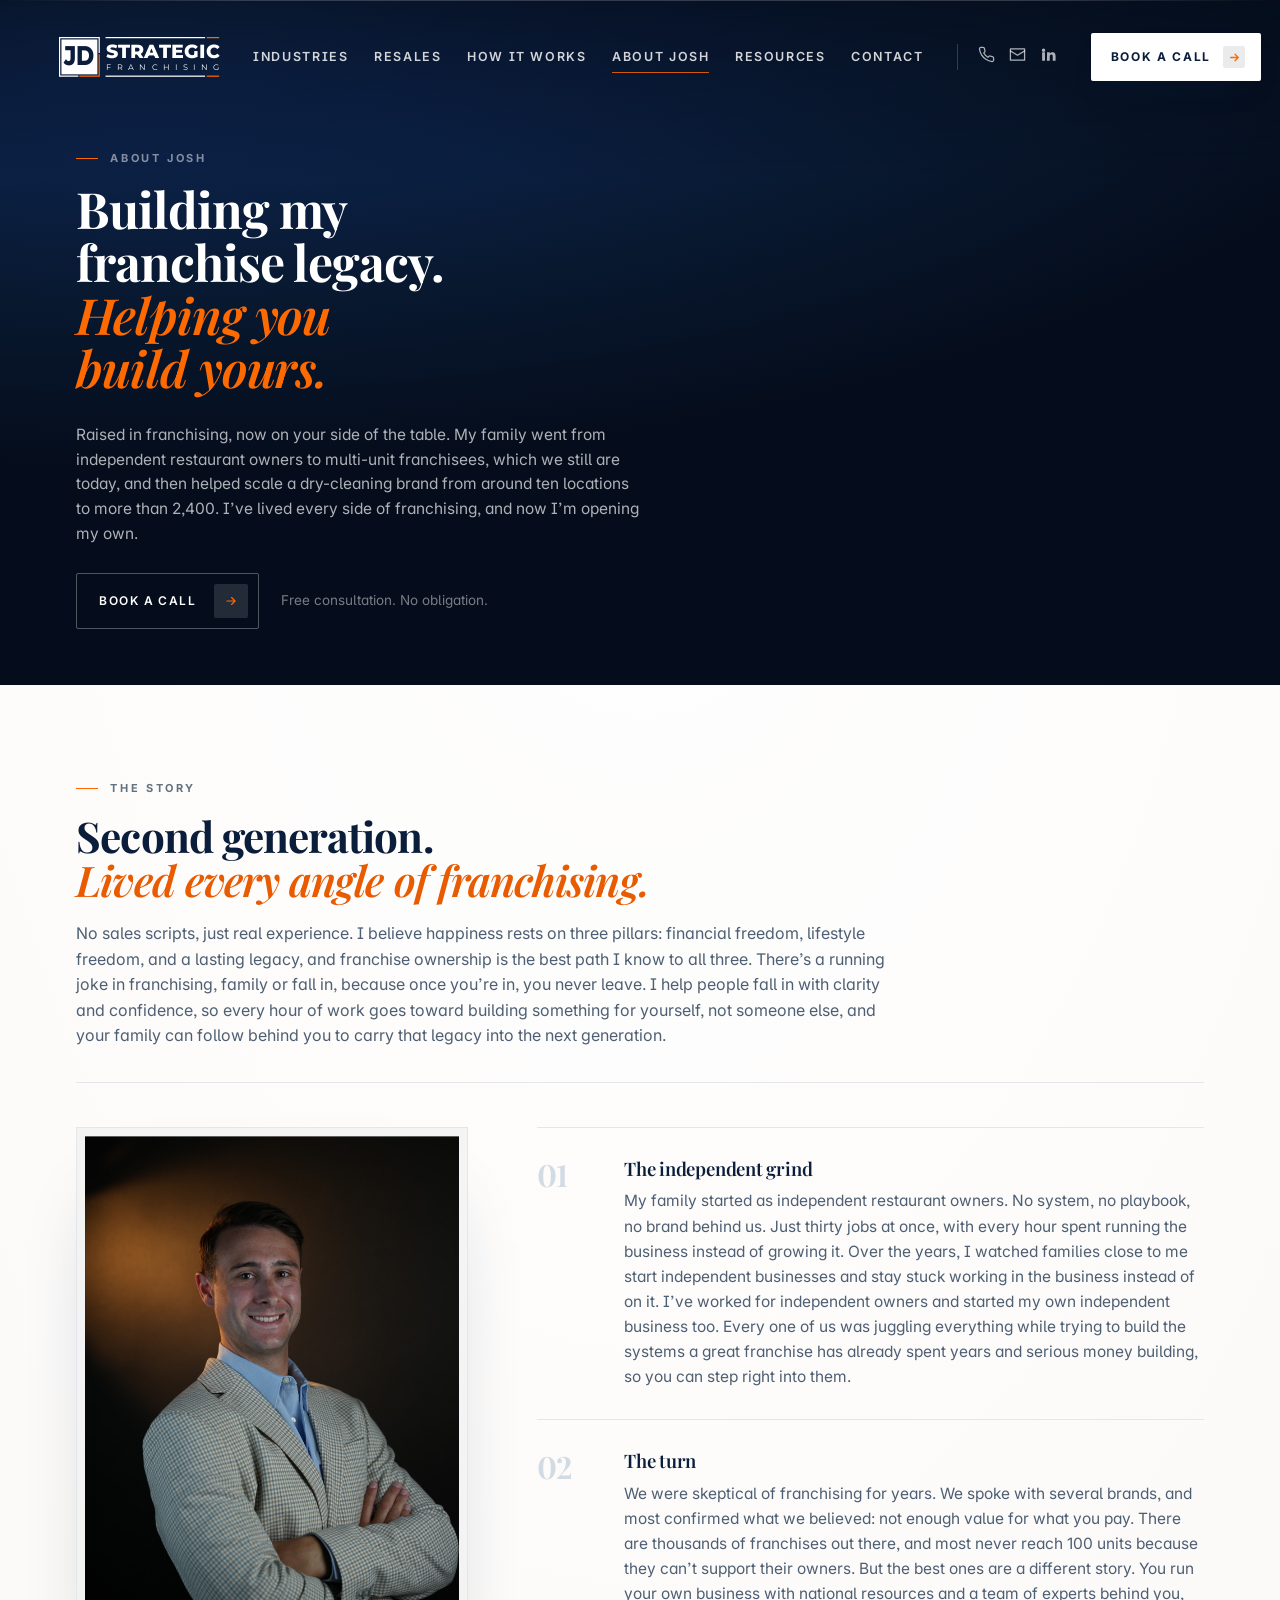
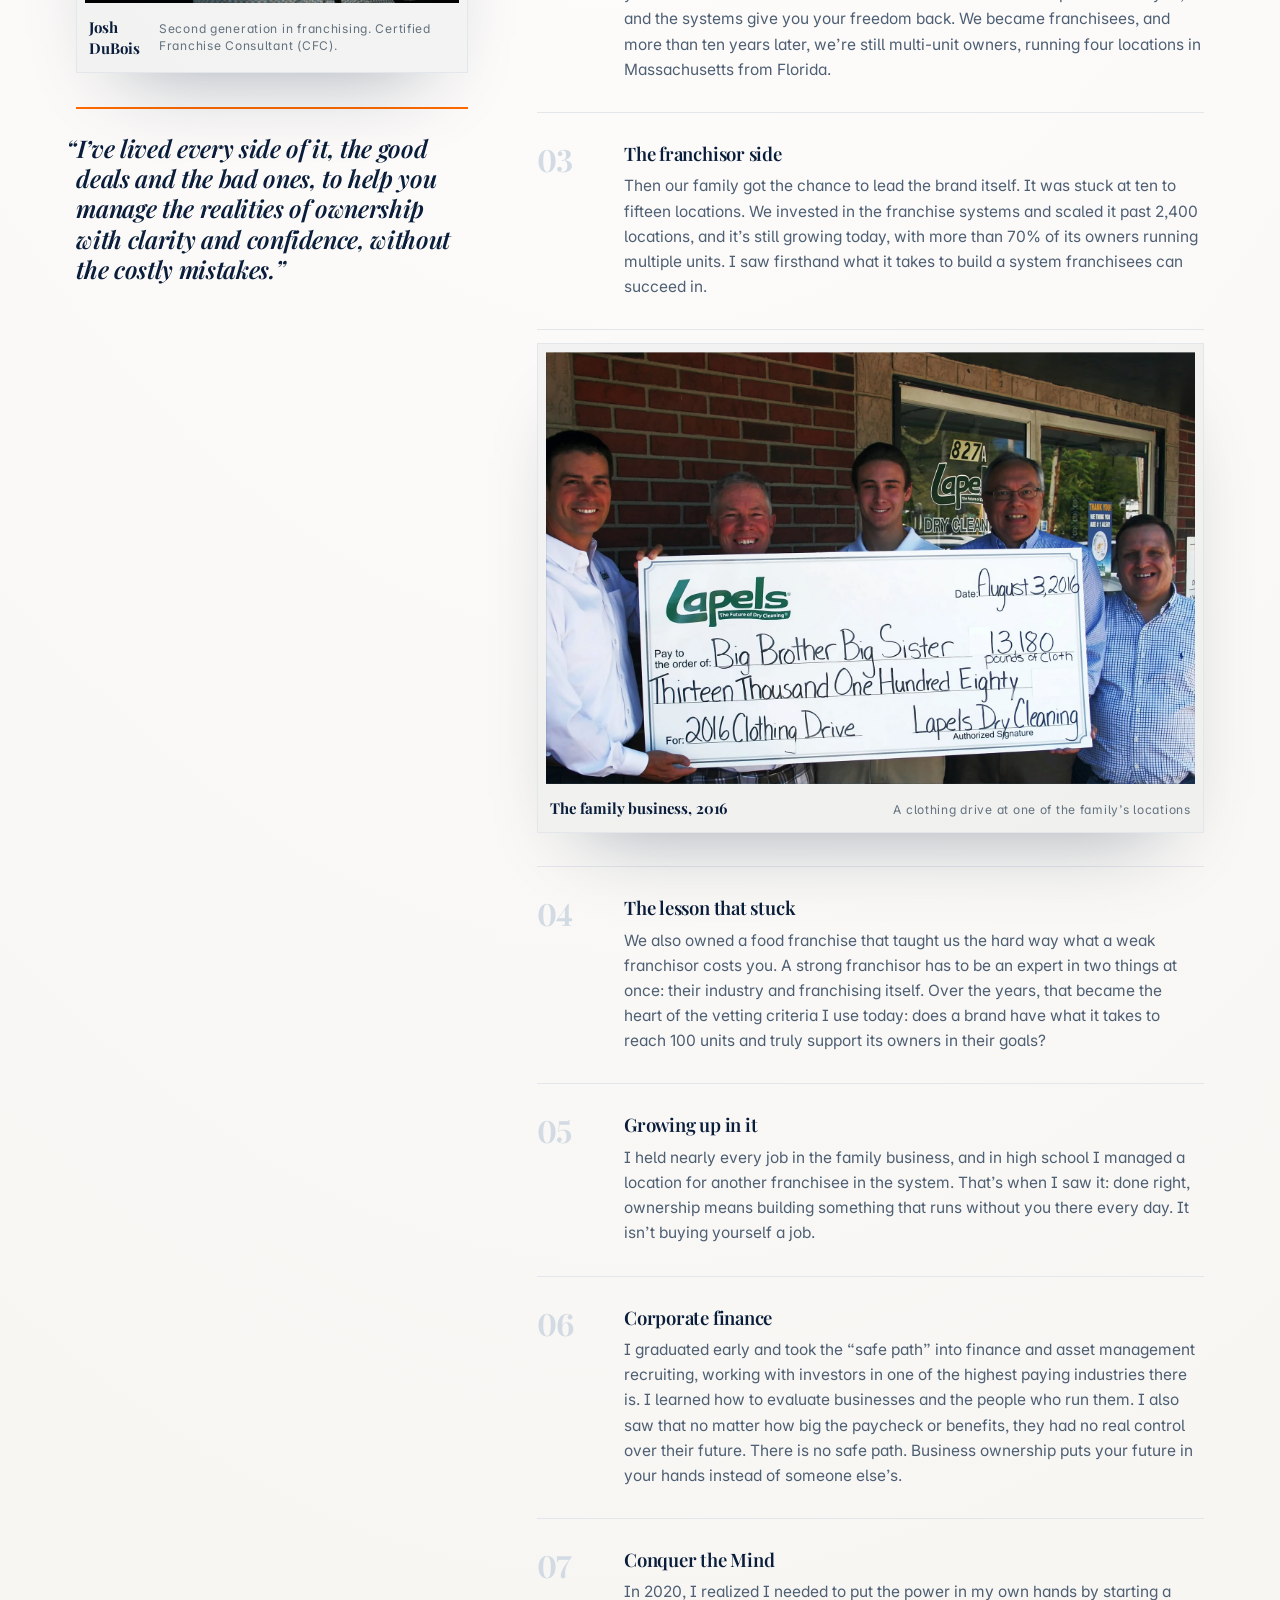
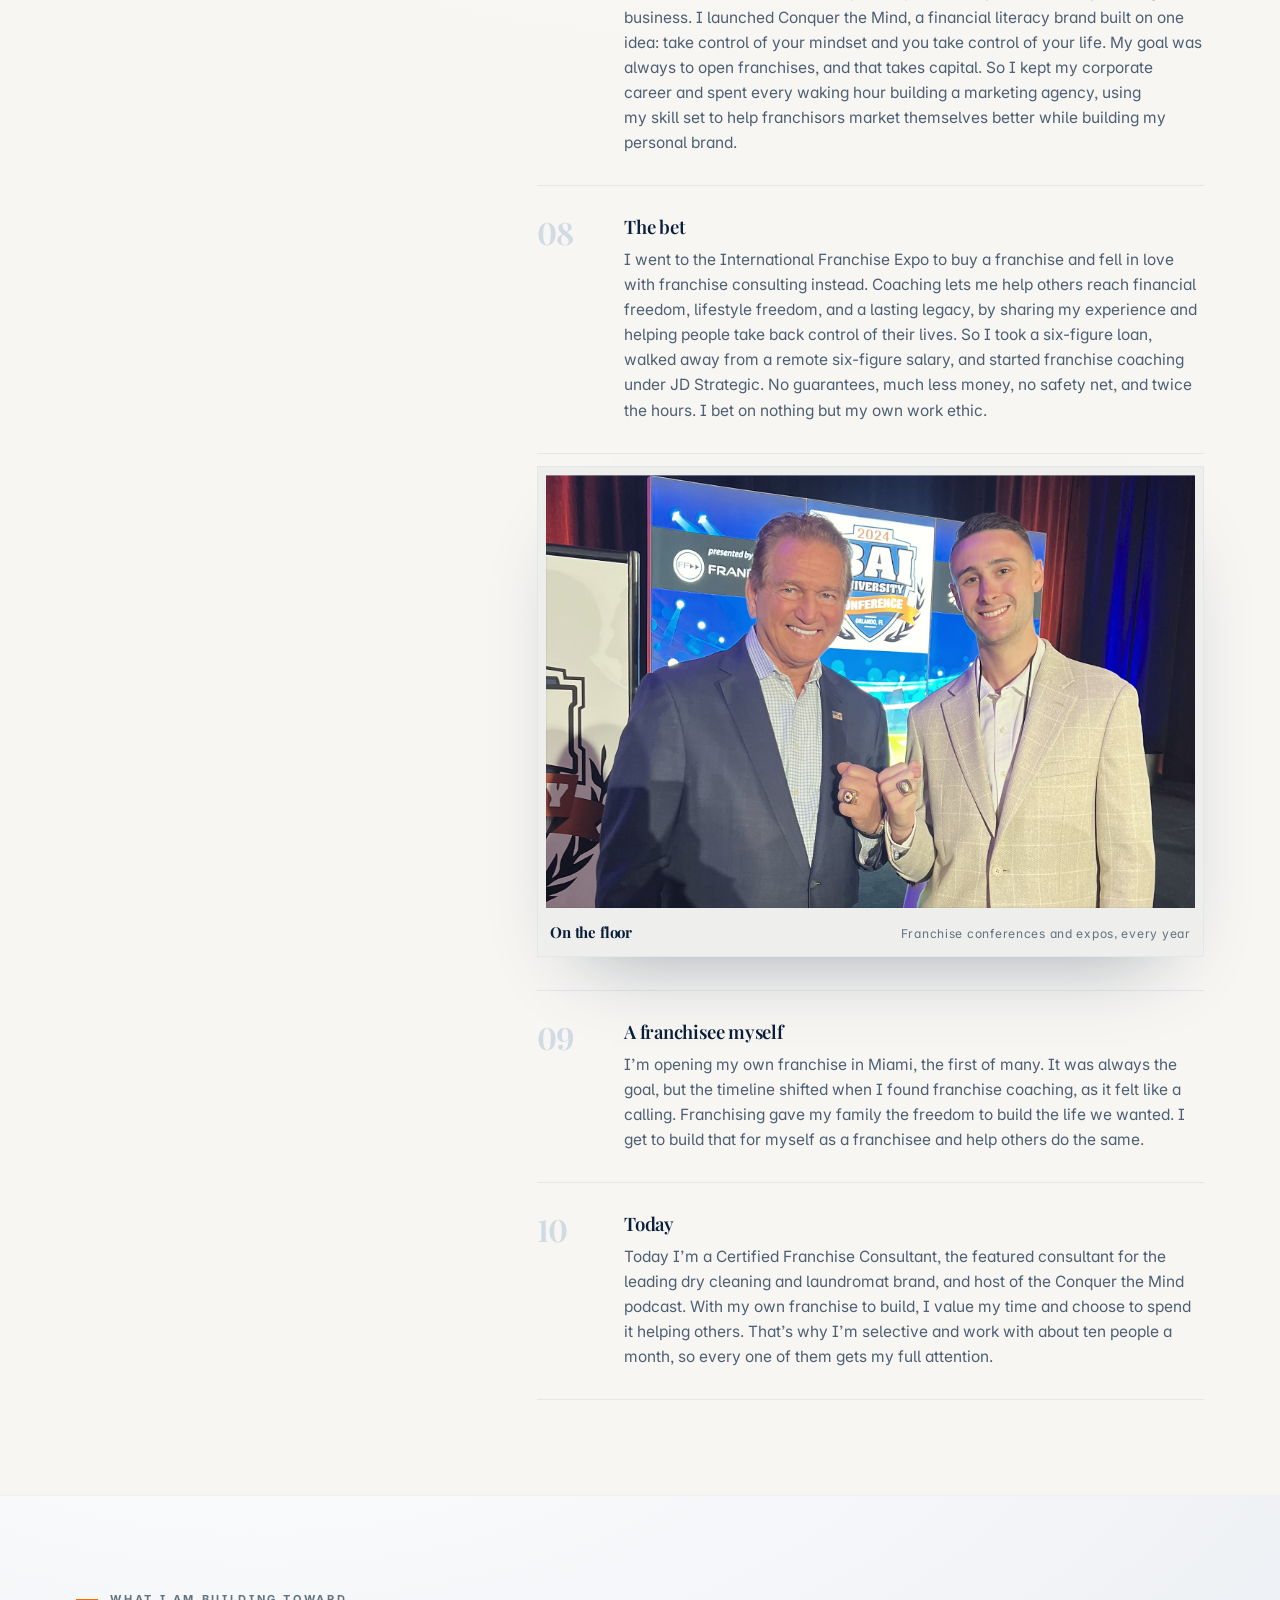
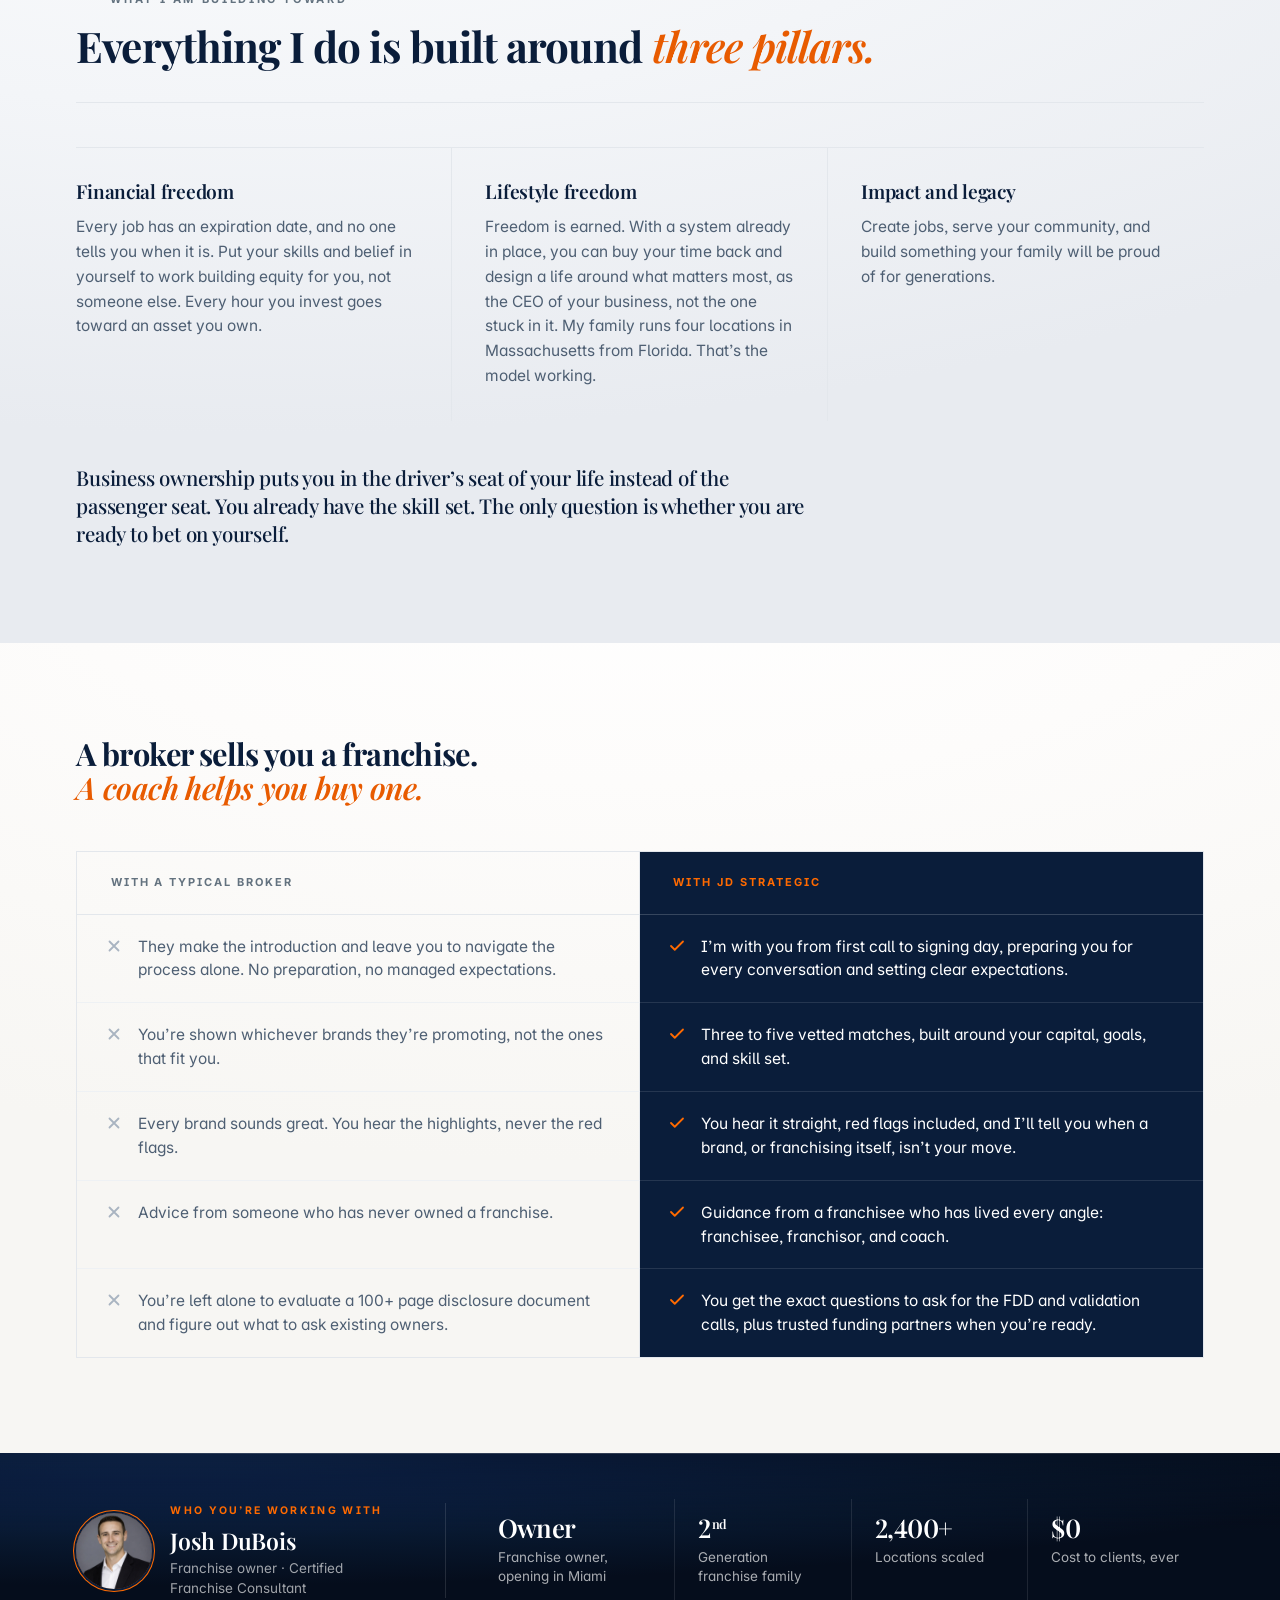
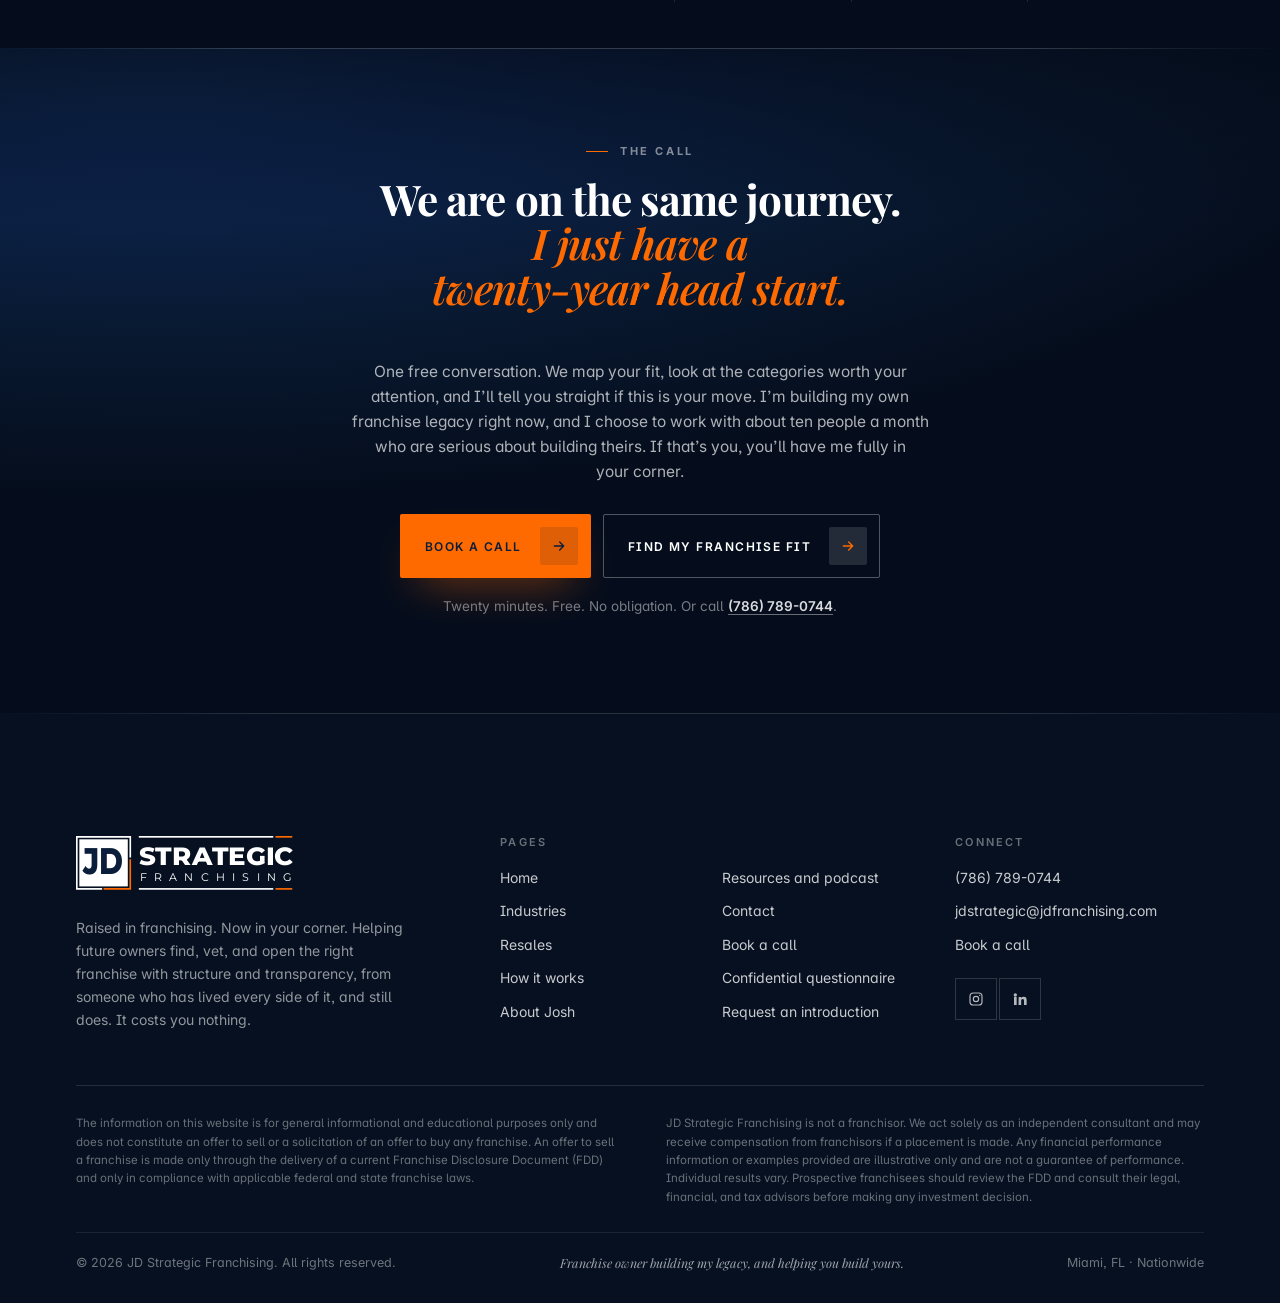
==== commit b7958f8c: "Round 28: stock photos out, five new photos of Josh in (explorer stage, position band, who/proc/stor" ====
--- a/about.html
+++ b/about.html
@@ -66,7 +66,7 @@
     <div class="ch-open" data-r><div class="ch-head"><p class="ch-run"><i></i>The story</p><h2 class="ch-title" id="t5">Second generation. <span class="it br">Lived every angle of franchising.</span></h2><p class="ch-lede wide">No sales scripts, just real experience. I believe happiness rests on three pillars: financial freedom, lifestyle freedom, and a lasting legacy, and franchise ownership is the best path I know to all three. There&rsquo;s a running joke in franchising, family or fall in, because once you&rsquo;re in, you never leave. I help people fall in with clarity and confidence, so every hour of work goes toward building something for yourself, not someone else, and your family can follow behind you to carry that legacy into the next generation.</p></div></div>
     <div class="story">
       <div class="story-fig" data-r>
-        <figure class="mat r45"><span class="core"><img src="assets/josh/story.jpg" width="1200" height="1500" alt="Portrait of Josh DuBois" loading="lazy" decoding="async"></span><figcaption><b>Josh DuBois</b><span>Second generation in franchising. Certified Franchise Consultant (CFC).</span></figcaption></figure>
+        <figure class="mat r45"><span class="core"><img src="assets/josh/story.jpg?v=r28" width="1333" height="1666" alt="Portrait of Josh DuBois" loading="lazy" decoding="async"></span><figcaption><b>Josh DuBois</b><span>Second generation in franchising. Certified Franchise Consultant (CFC).</span></figcaption></figure>
         <div class="pq"><q>I&rsquo;ve lived every side of it, the good deals and the bad ones, to help you manage the realities of ownership with clarity and confidence, without the costly mistakes.</q></div>
       </div>
       <div class="story-rail">
--- a/assets/site.css
+++ b/assets/site.css
@@ -478,7 +478,7 @@
 @media (max-width:900px){
   .hero-grid{grid-template-columns:minmax(0,1fr);min-height:0}
   .hero-photo{order:-1;min-height:min(92vw,520px)}
-  .hero-photo img{object-position:50% 30%}
+  .hero-photo img{object-position:50% 8%}
   .hero{padding-top:calc(var(--nav-h) + 16px)}.hero-copy{padding:clamp(36px,7vw,56px) var(--gut) clamp(40px,7vw,60px)}
   .hero h1{font-size:clamp(36px,9vw,60px)}
   .hero-quote{display:none}
@@ -1277,7 +1277,7 @@
 .inx-i:focus-visible{outline:1px solid var(--accent);outline-offset:4px}
 .inx-stage{padding:8px;background:rgba(255,255,255,.04);border:1px solid rgba(255,255,255,.1);box-shadow:0 60px 120px -60px rgba(0,0,0,.8)}
 .inx-core{position:relative;height:100%;min-height:clamp(420px,40vw,600px);overflow:hidden;background:var(--ink-deep)}
-.inx-f{position:absolute;inset:0;width:100%;height:100%;object-fit:cover;opacity:0;transform:scale(1.06);transition:opacity .9s var(--ease-cine),transform 1.8s var(--ease-cine)}
+.inx-f{position:absolute;inset:0;width:100%;height:100%;object-fit:cover;object-position:58% 50%;opacity:0;transform:scale(1.06);transition:opacity .9s var(--ease-cine),transform 1.8s var(--ease-cine)}
 .inx-f.on{opacity:1;transform:none}
 .inx-veil{position:absolute;inset:0;background:linear-gradient(to top,rgba(5,14,30,.94) 0%,rgba(5,14,30,.55) 34%,rgba(5,14,30,0) 64%);pointer-events:none}
 .inx-cap{position:absolute;left:0;right:0;bottom:0;padding:clamp(24px,3vw,44px);transition:opacity .22s var(--ease-out),transform .3s var(--ease-out)}
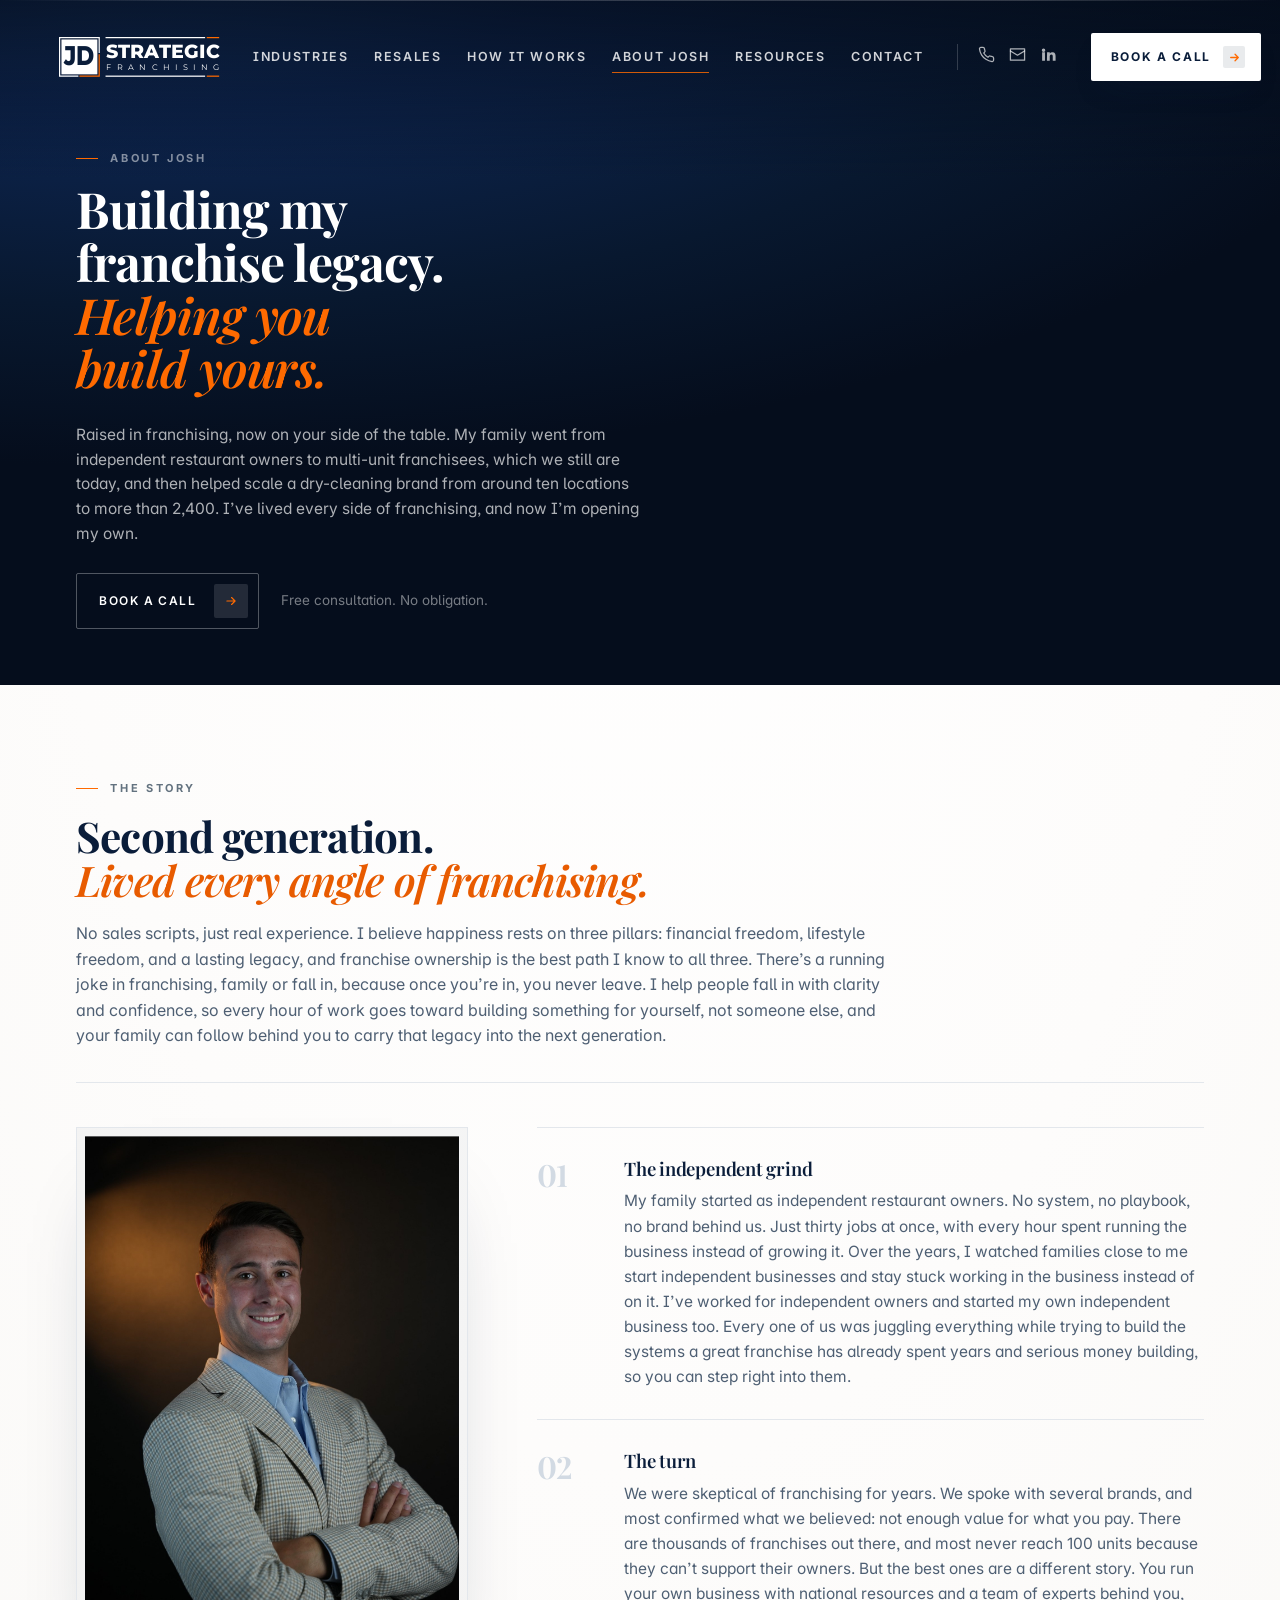
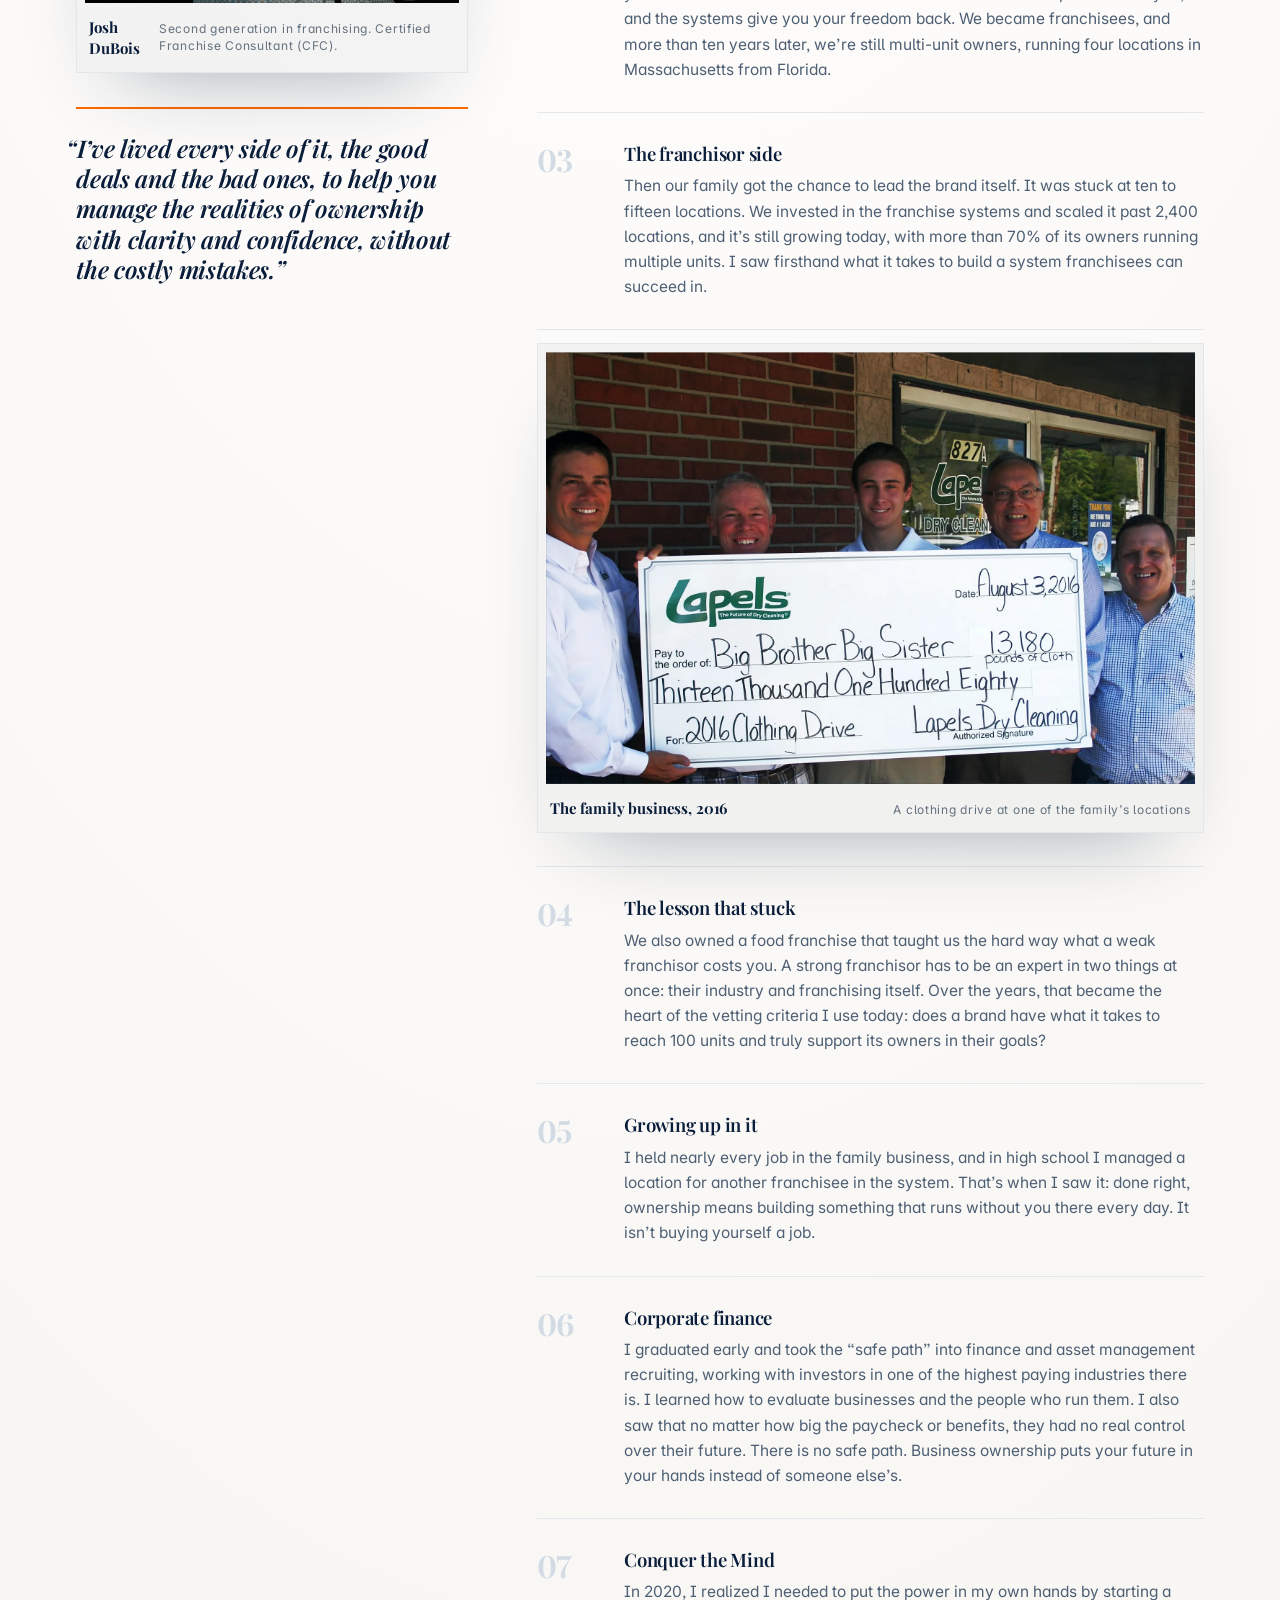
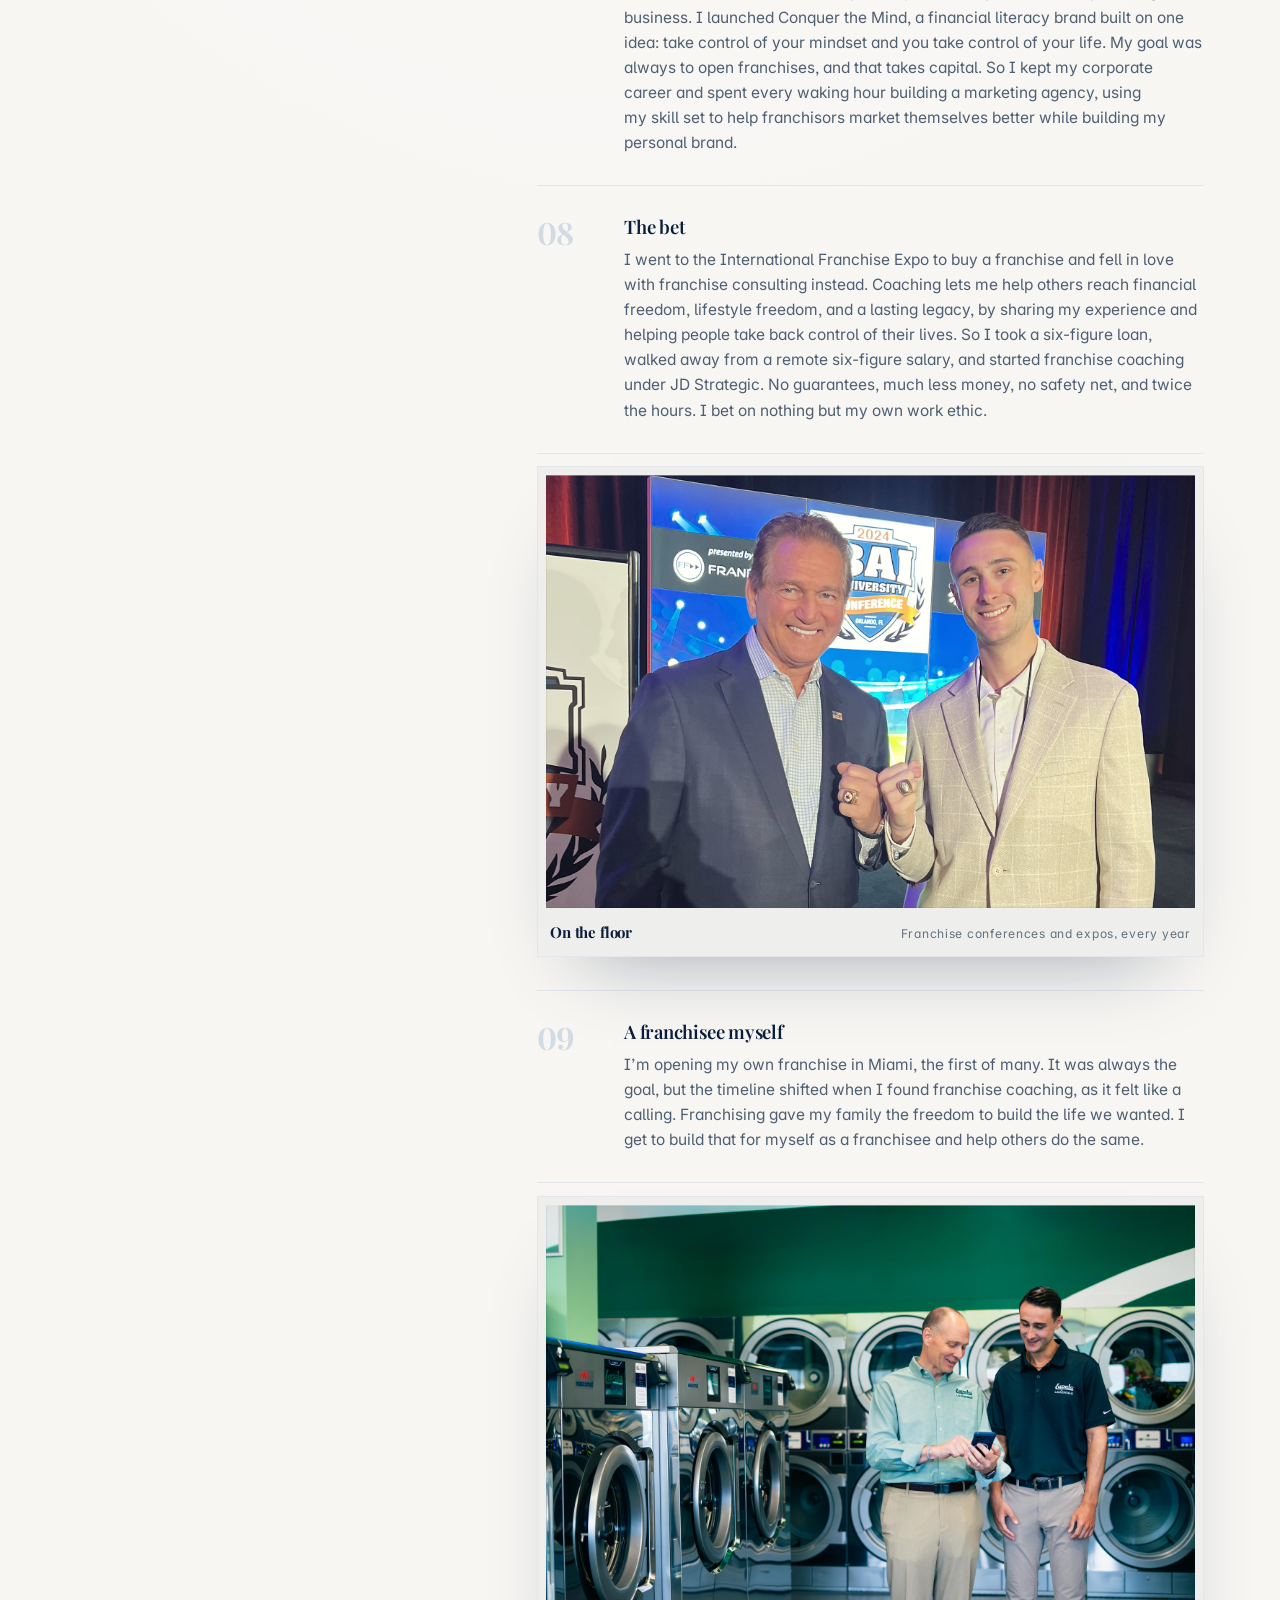
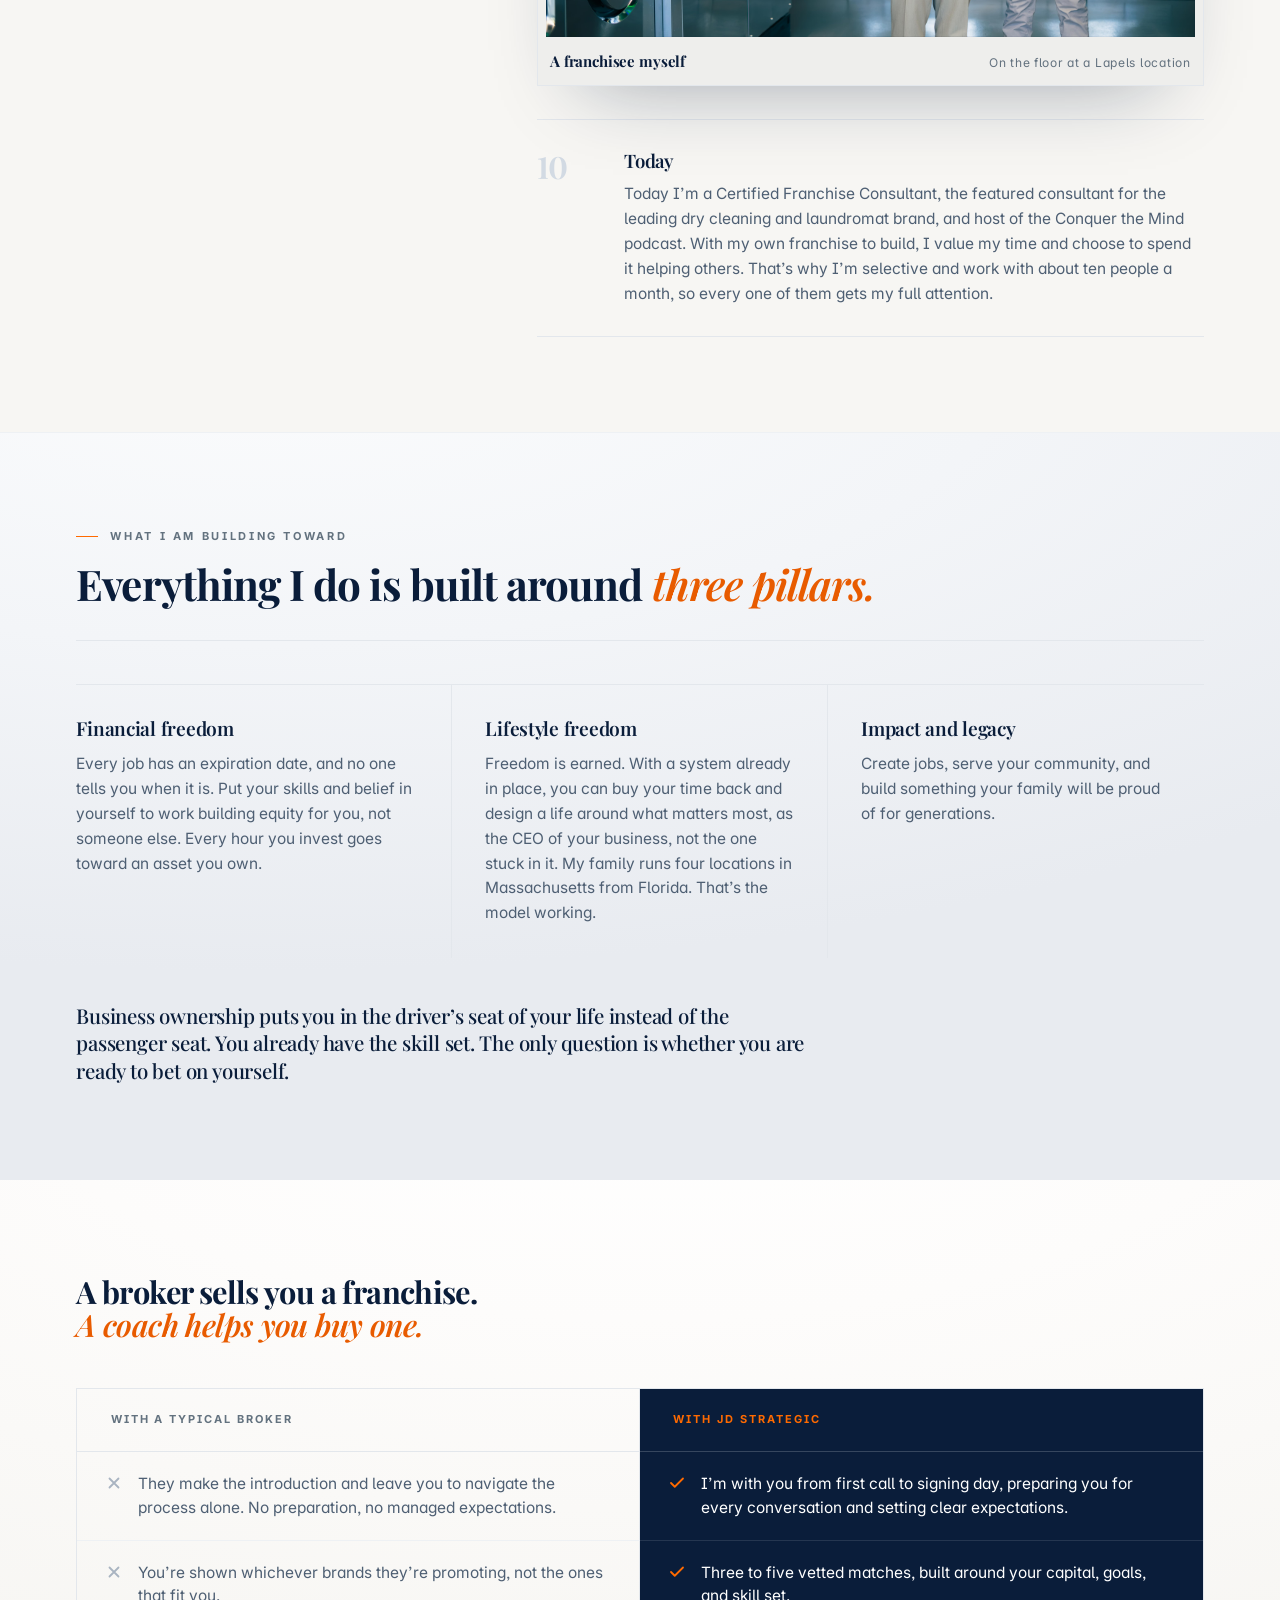
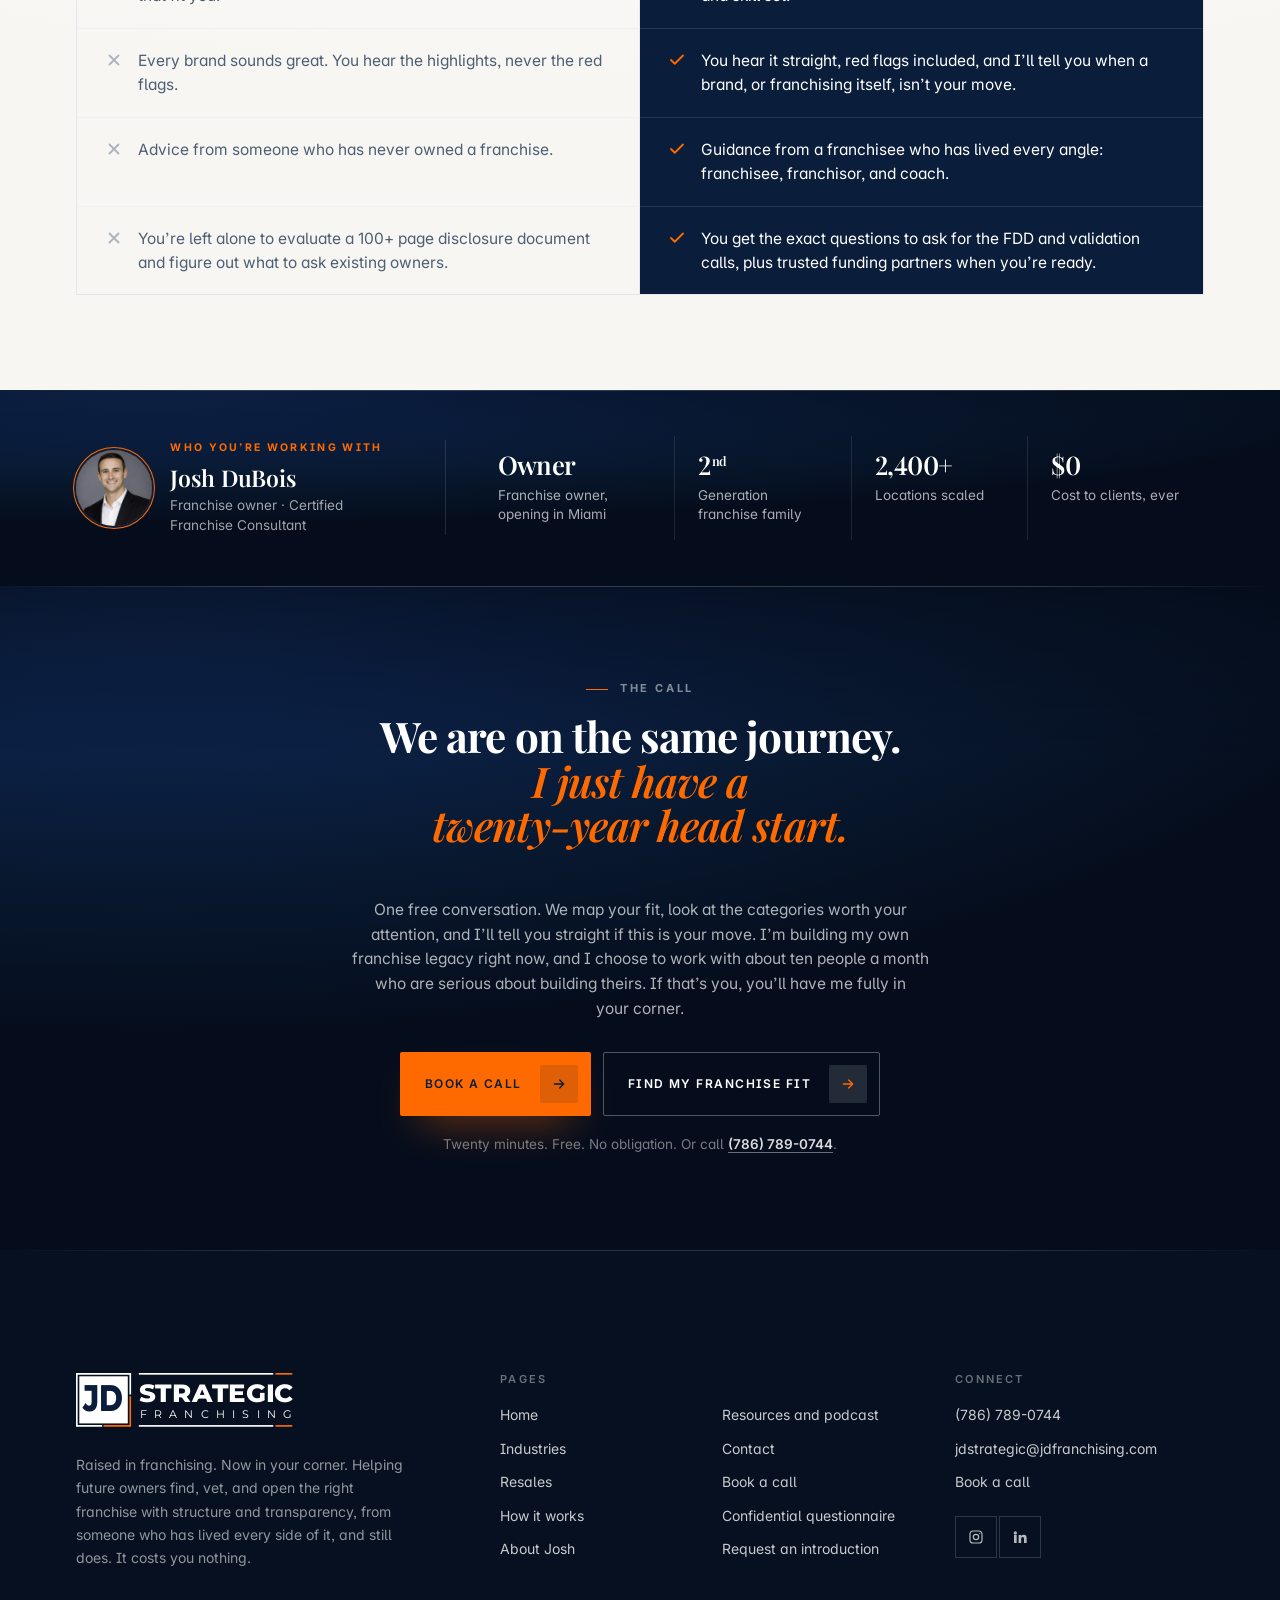
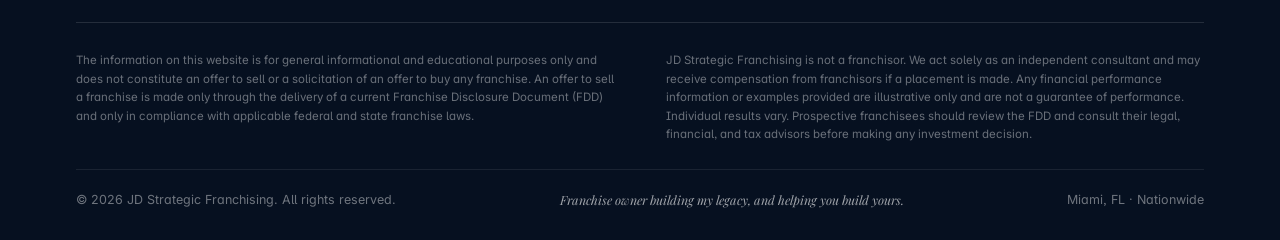
==== commit 8af39a20: "Round 30: Lapels shoot — Josh on the podcast host block, Lapels intro page and About story; full-res" ====
--- a/about.html
+++ b/about.html
@@ -81,6 +81,7 @@
           <div class="story-r" data-r data-d="2"><span class="numbig">08</span><div><h3>The bet</h3><p>I went to the International Franchise Expo to buy a franchise and fell in love with franchise consulting instead. Coaching lets me help others reach financial freedom, lifestyle freedom, and a lasting legacy, by sharing my experience and helping people take back control of their lives. So I took a six-figure loan, walked away from a remote six-figure salary, and started franchise coaching under JD Strategic. No guarantees, much less money, no safety net, and twice the hours. I bet on nothing but my own work ethic.</p></div></div>
           <div class="story-photo" data-r><figure class="mat r32"><span class="core"><img src="assets/josh/story-3.jpg" width="1800" height="1200" alt="Josh DuBois at a franchise industry conference" loading="lazy" decoding="async"></span><figcaption><b>On the floor</b><span>Franchise conferences and expos, every year</span></figcaption></figure></div>
           <div class="story-r" data-r data-d="2"><span class="numbig">09</span><div><h3>A franchisee myself</h3><p>I&rsquo;m opening my own franchise in Miami, the first of many. It was always the goal, but the timeline shifted when I found franchise coaching, as it felt like a calling. Franchising gave my family the freedom to build the life we wanted. I get to build that for myself as a franchisee and help others do the same.</p></div></div>
+          <div class="story-photo" data-r><figure class="mat r32"><span class="core"><img src="assets/josh/story-4.jpg" width="1800" height="1200" alt="Josh DuBois on the floor of a Lapels Laundromat with its owner" loading="lazy" decoding="async"></span><figcaption><b>A franchisee myself</b><span>On the floor at a Lapels location</span></figcaption></figure></div>
           <div class="story-r" data-r data-d="2"><span class="numbig">10</span><div><h3>Today</h3><p>Today I&rsquo;m a Certified Franchise Consultant, the featured consultant for the leading dry cleaning and laundromat brand, and host of the Conquer the Mind podcast. With my own franchise to build, I value my time and choose to spend it helping others. That&rsquo;s why I&rsquo;m selective and work with about ten people a month, so every one of them gets my full attention.</p></div></div>
       </div>
     </div>
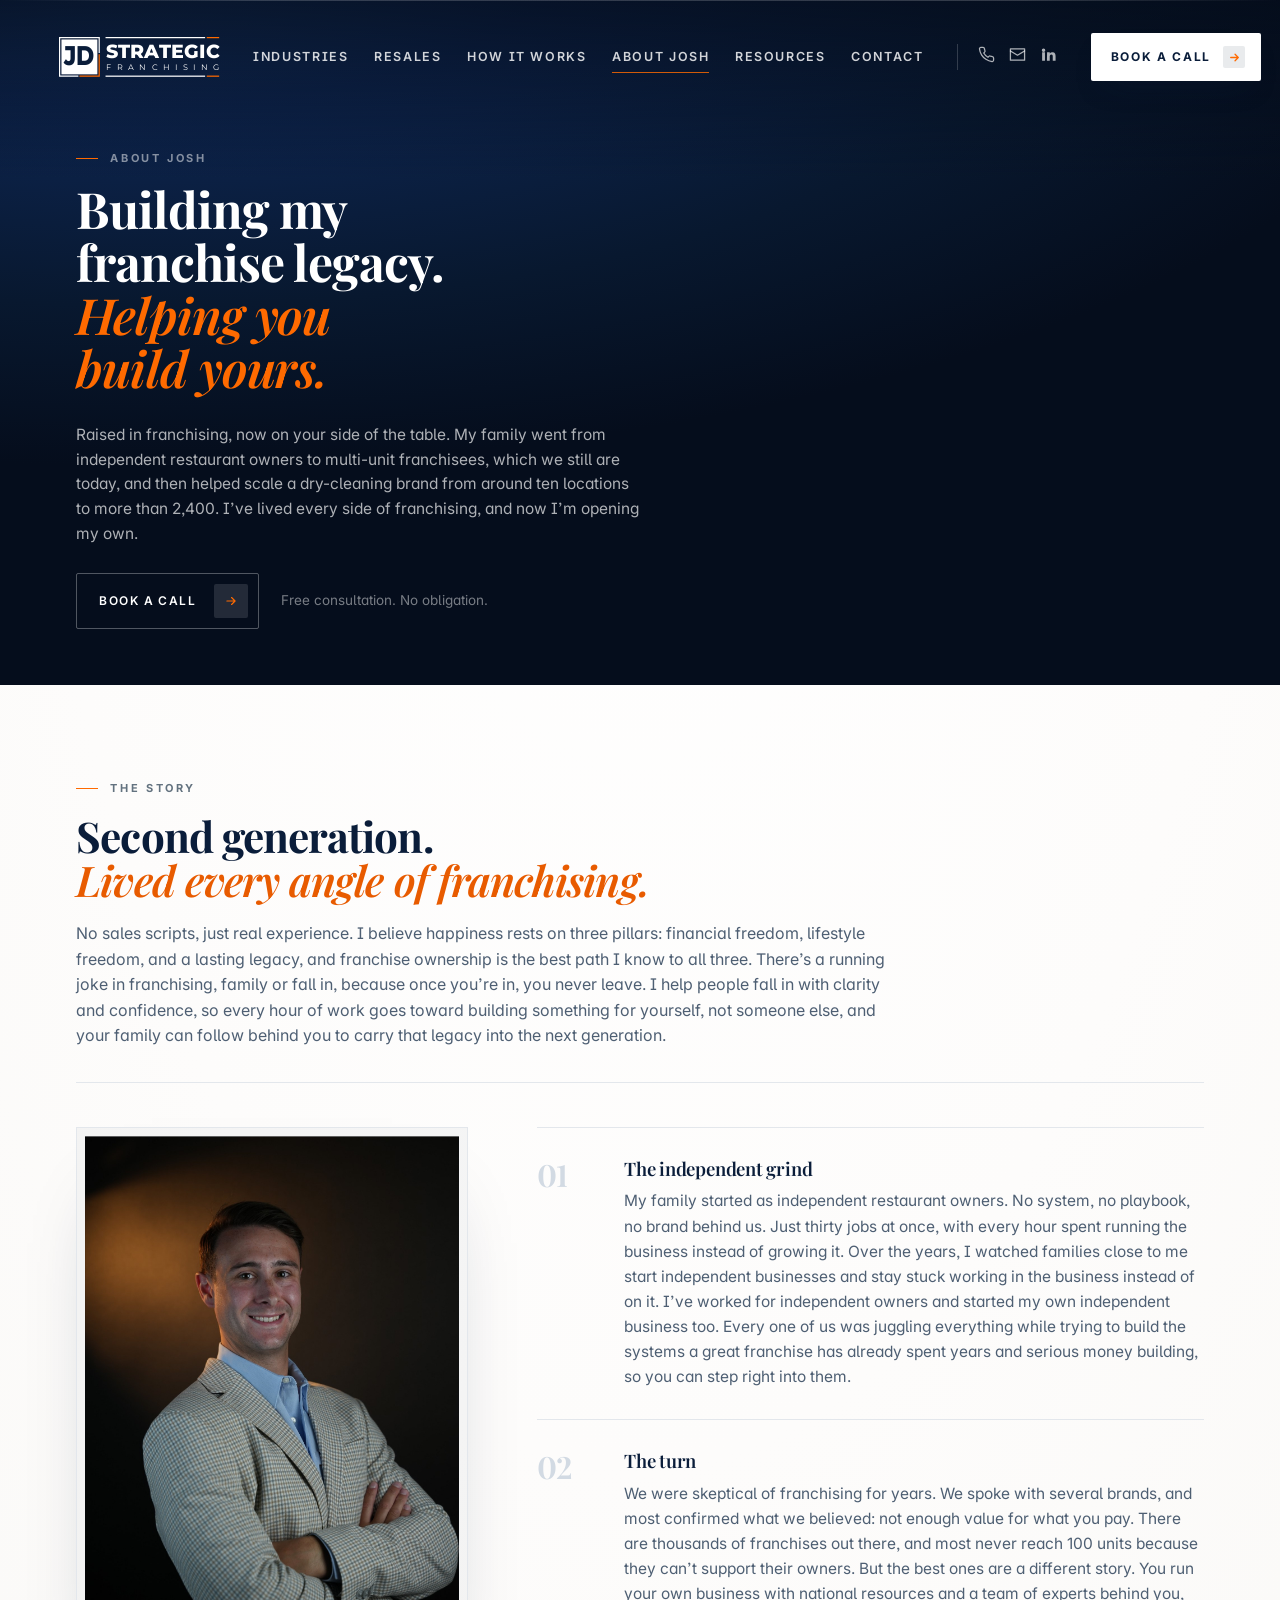
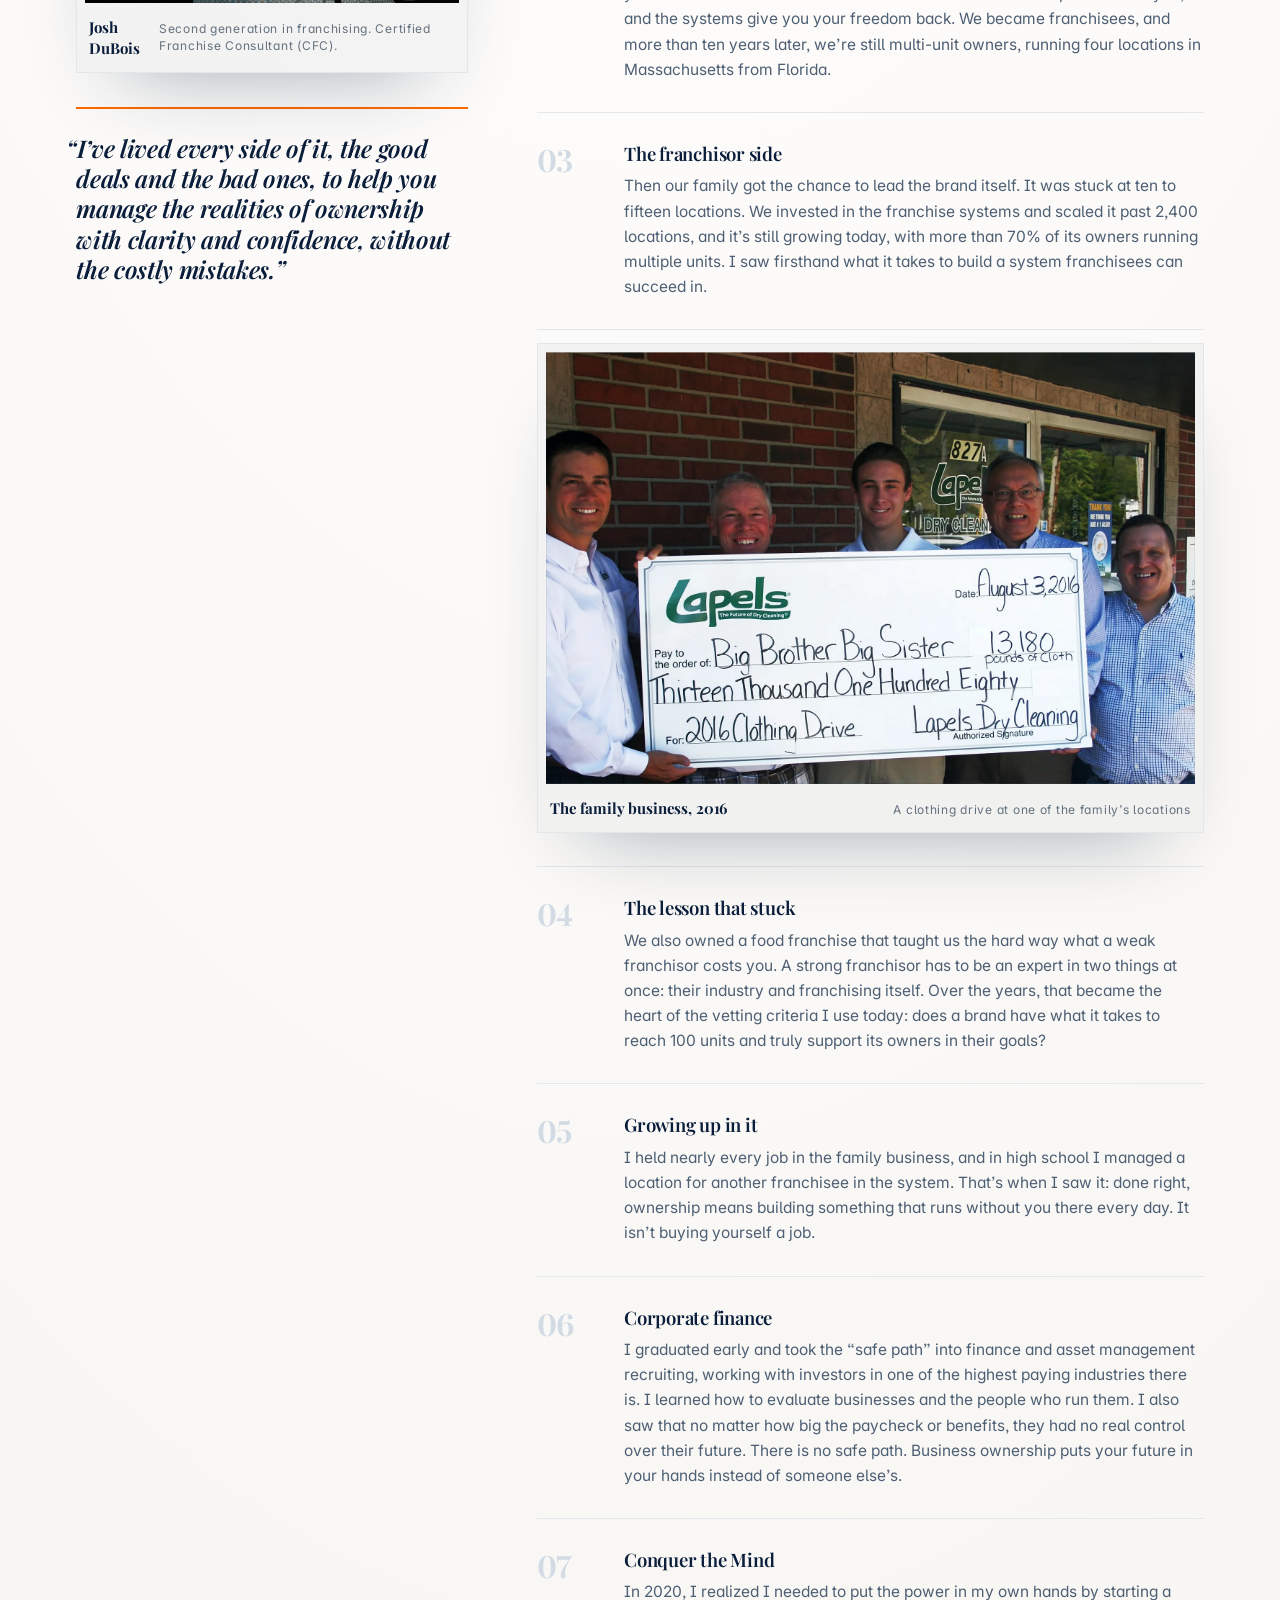
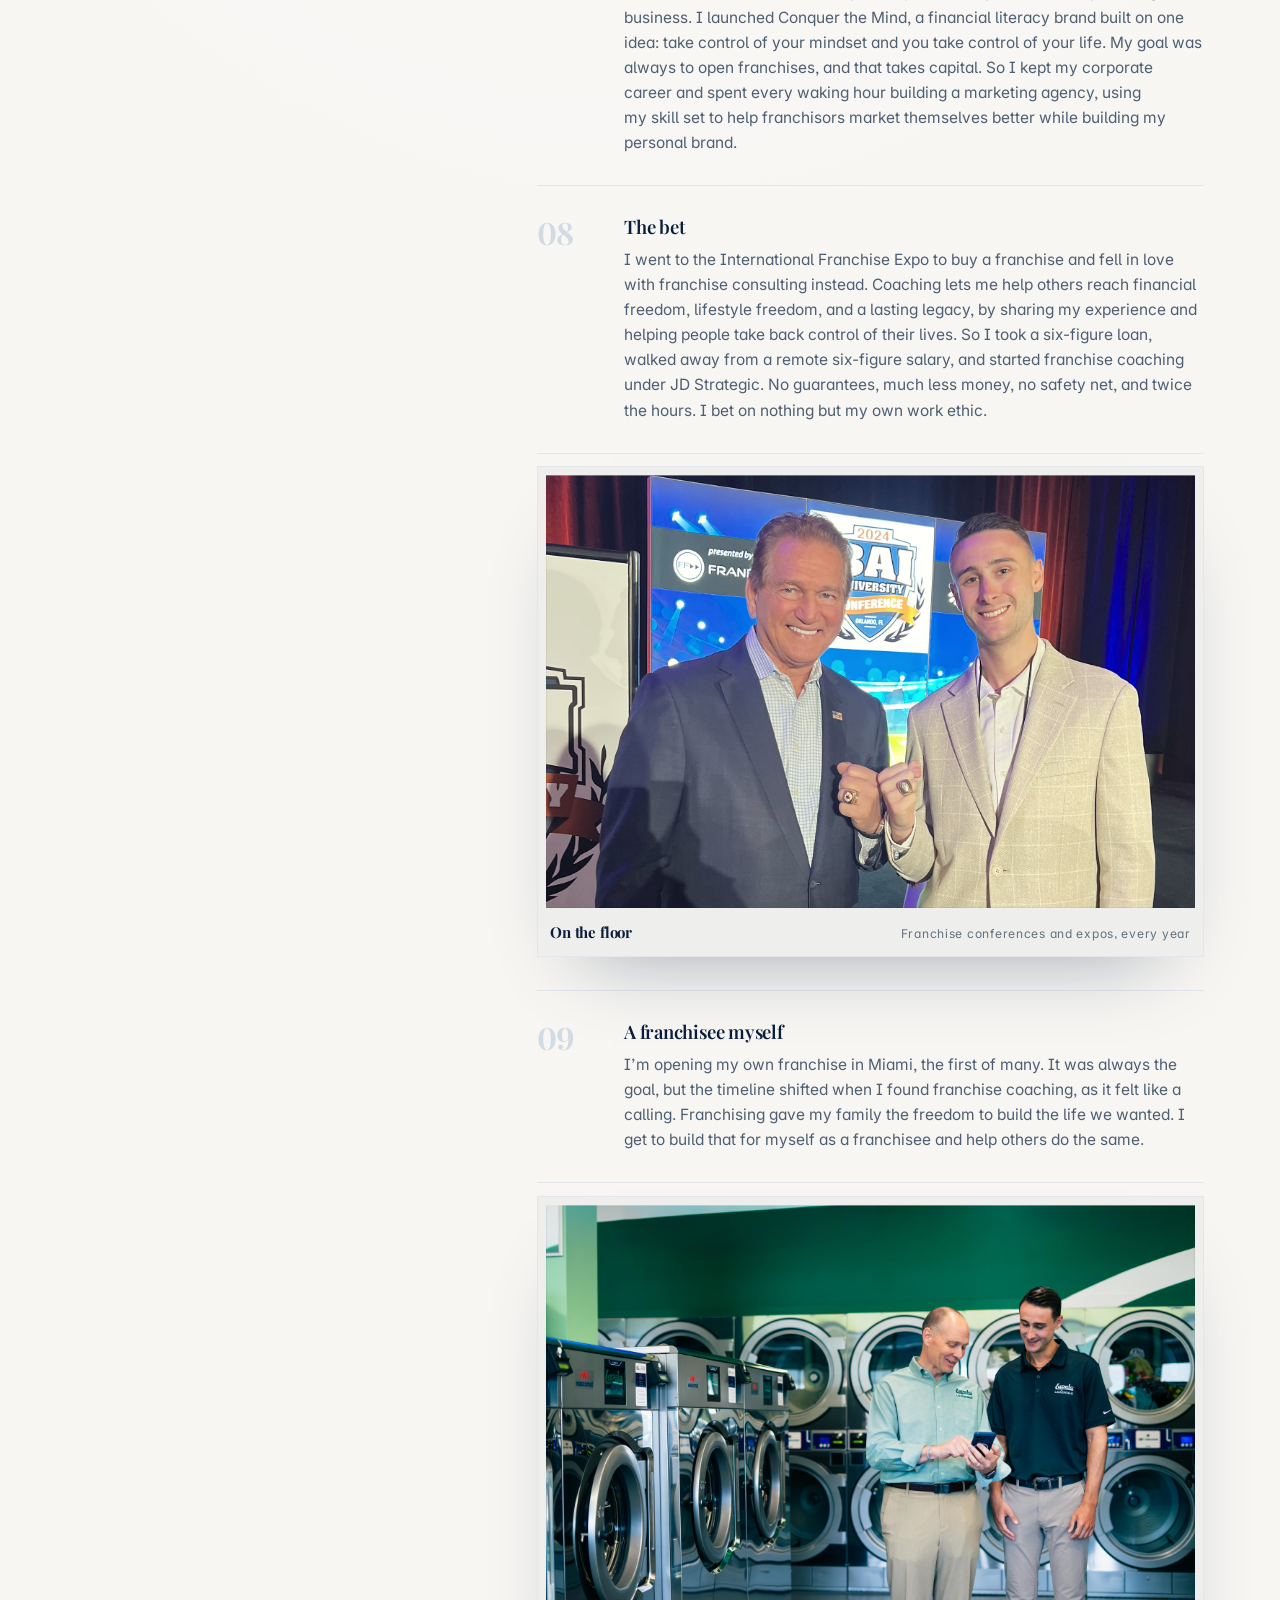
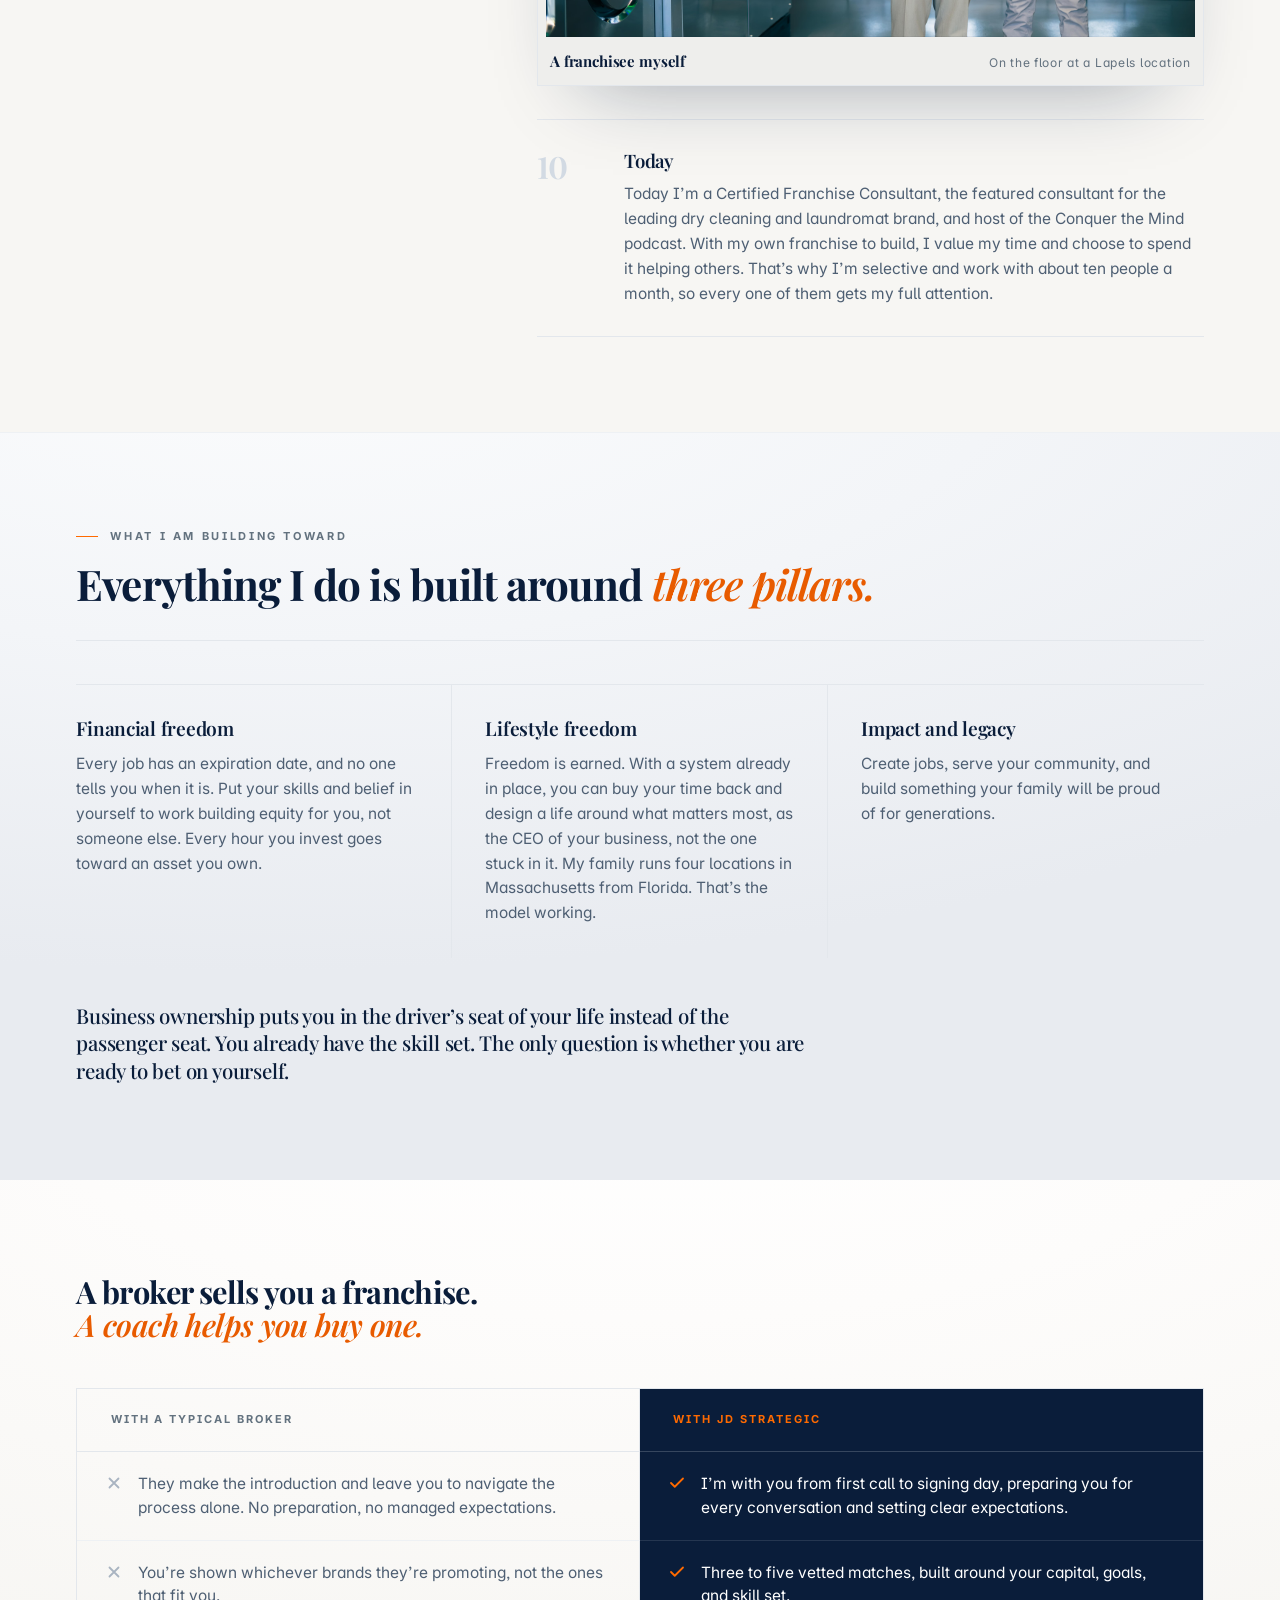
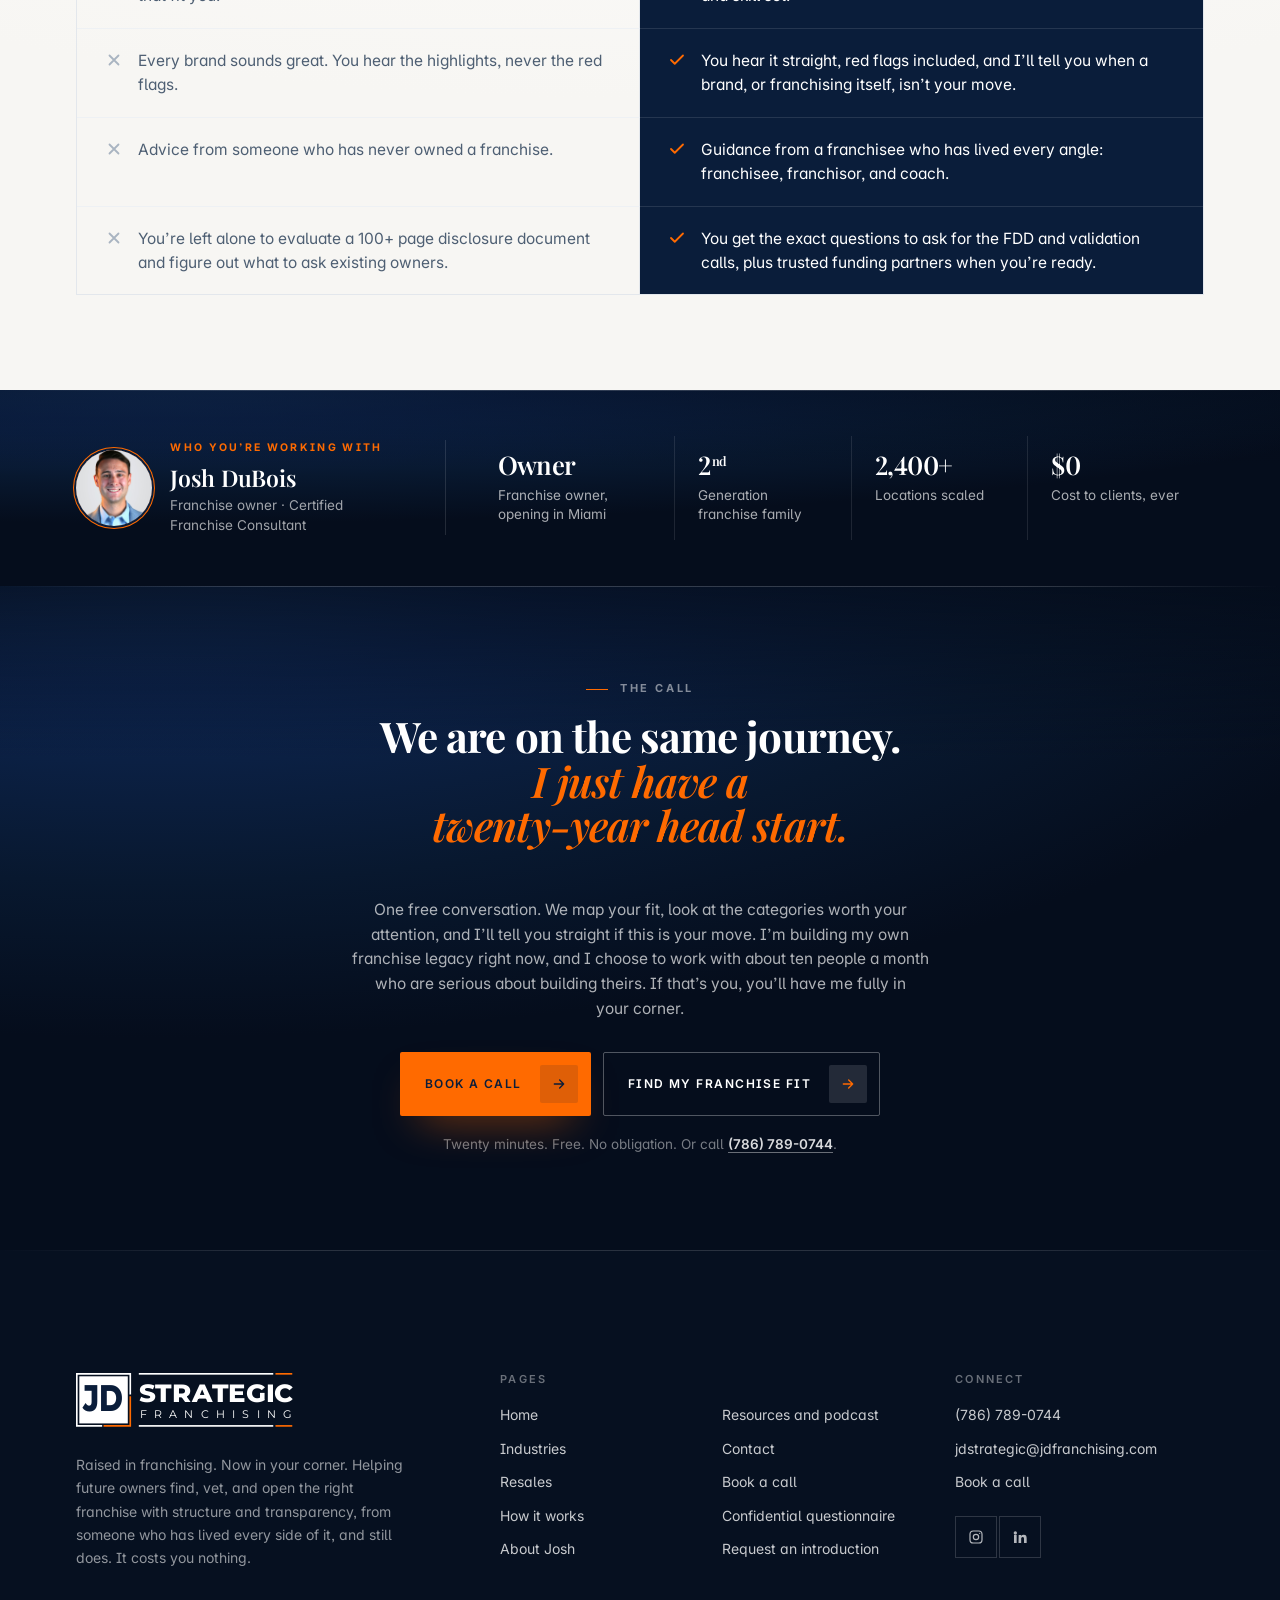
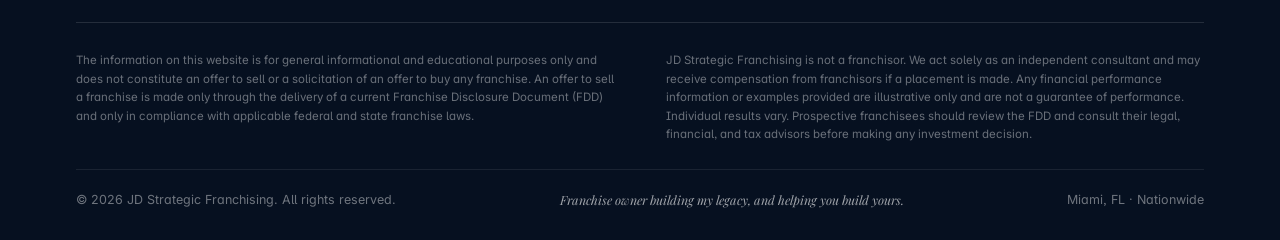
==== commit 565db3e2: "Round 31: Loom review — new Clean Brands headshots (hero in an office, light-background who-band hea" ====
--- a/about.html
+++ b/about.html
@@ -111,7 +111,7 @@
     </div></div></section>
 <section class="wb wb-4" aria-label="Who you are working with">
   <div class="wb-in">
-    <div class="wb-id"><img src="assets/josh/face.jpg?v=20261029" width="320" height="320" alt="Josh DuBois" loading="lazy" decoding="async"><div><p class="wb-k">Who you&rsquo;re working with</p><p class="wb-name">Josh DuBois</p><p class="wb-role">Franchise owner &middot; Certified Franchise Consultant</p></div></div>
+    <div class="wb-id"><img src="assets/josh/face-light.jpg?v=20261103" width="320" height="320" alt="Josh DuBois" loading="lazy" decoding="async"><div><p class="wb-k">Who you&rsquo;re working with</p><p class="wb-name">Josh DuBois</p><p class="wb-role">Franchise owner &middot; Certified Franchise Consultant</p></div></div>
     <ul class="wb-stats">
       <li><b>Owner</b><span>Franchise owner, opening in Miami</span></li>
       <li><b>2<sup>nd</sup></b><span>Generation franchise family</span></li>
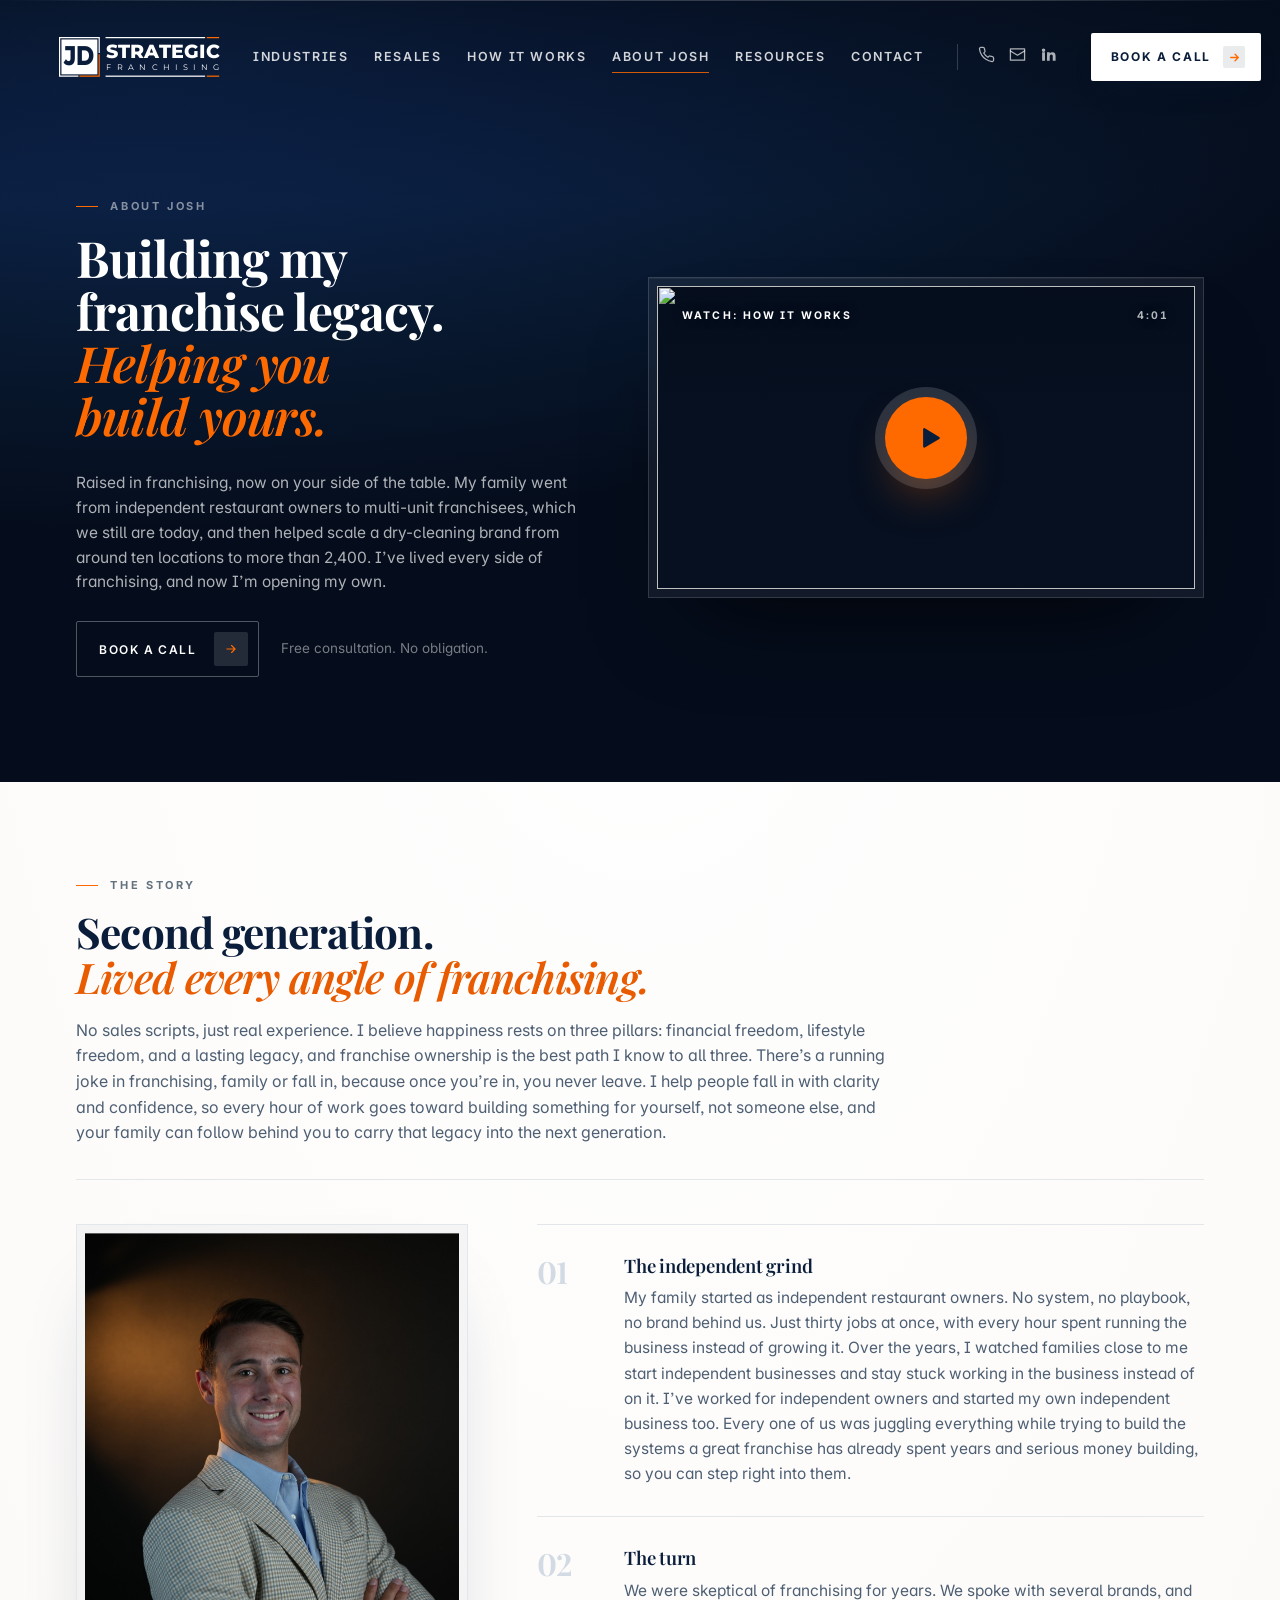
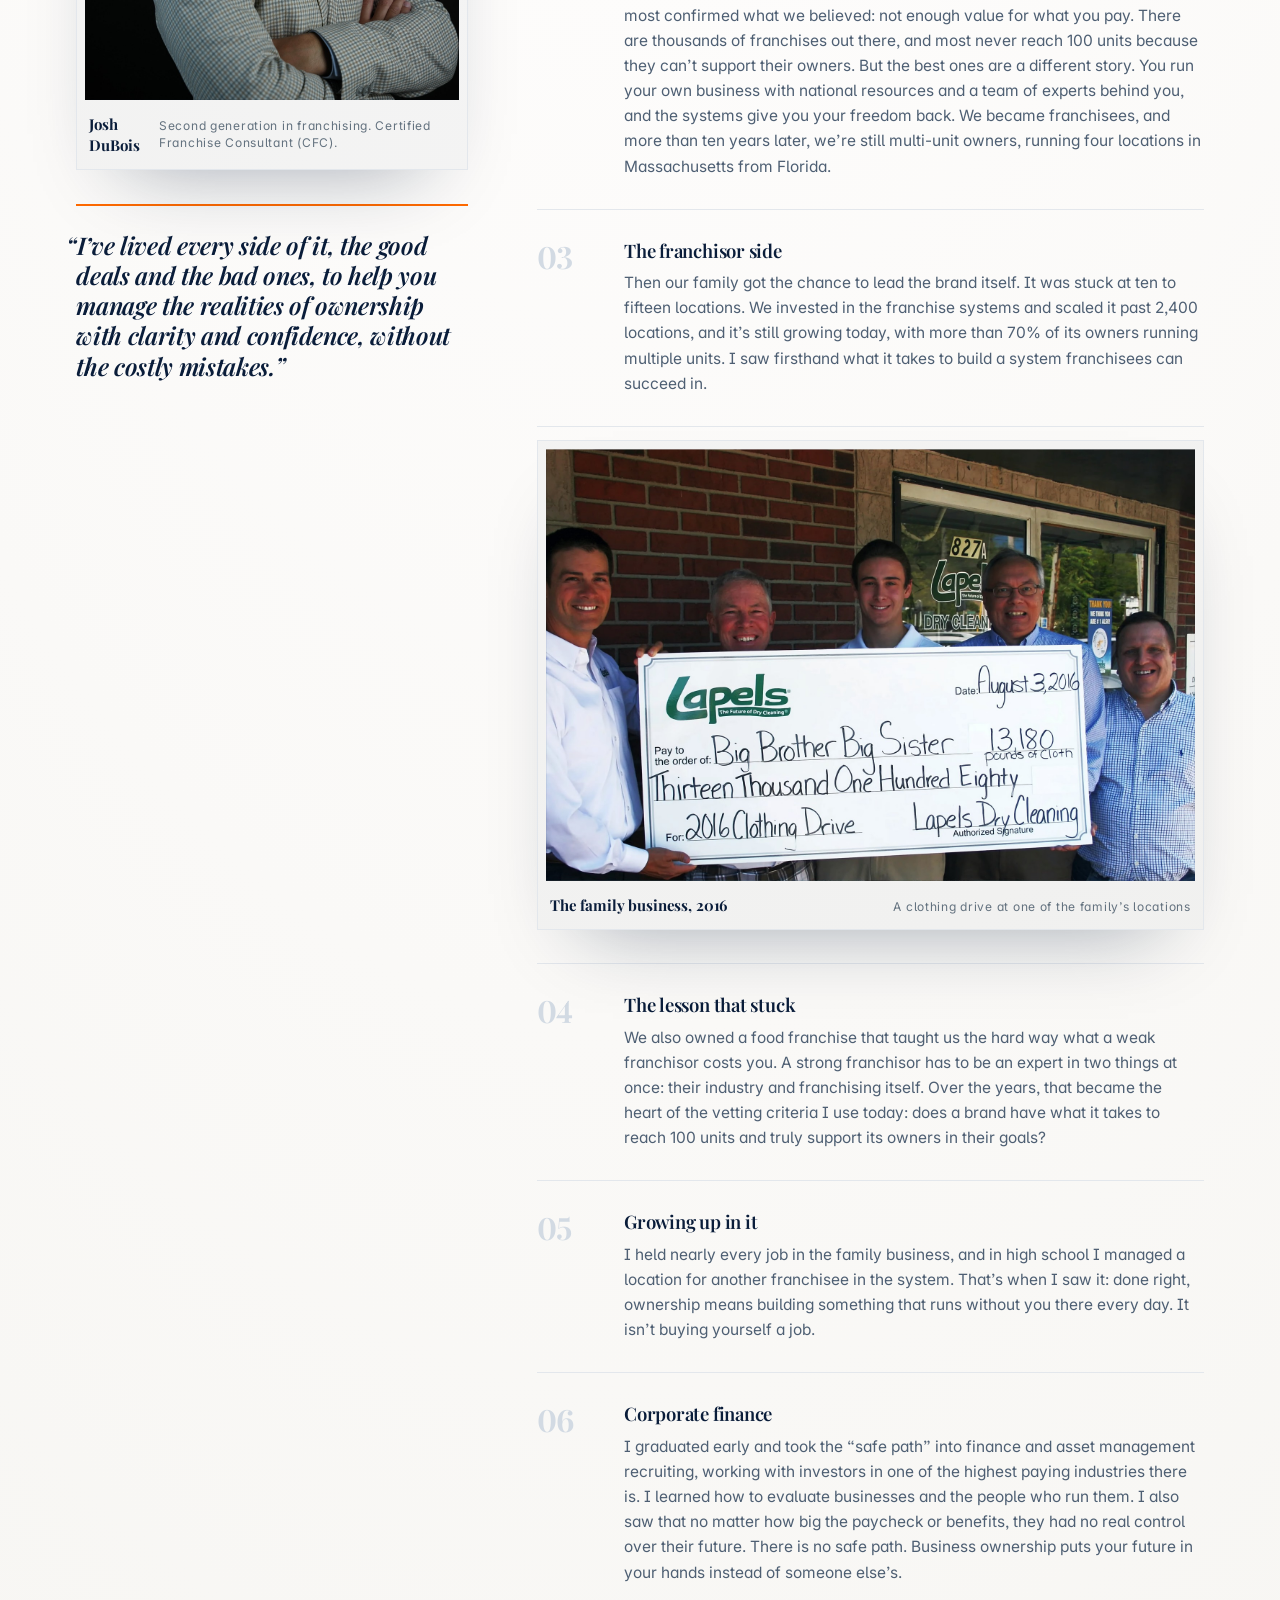
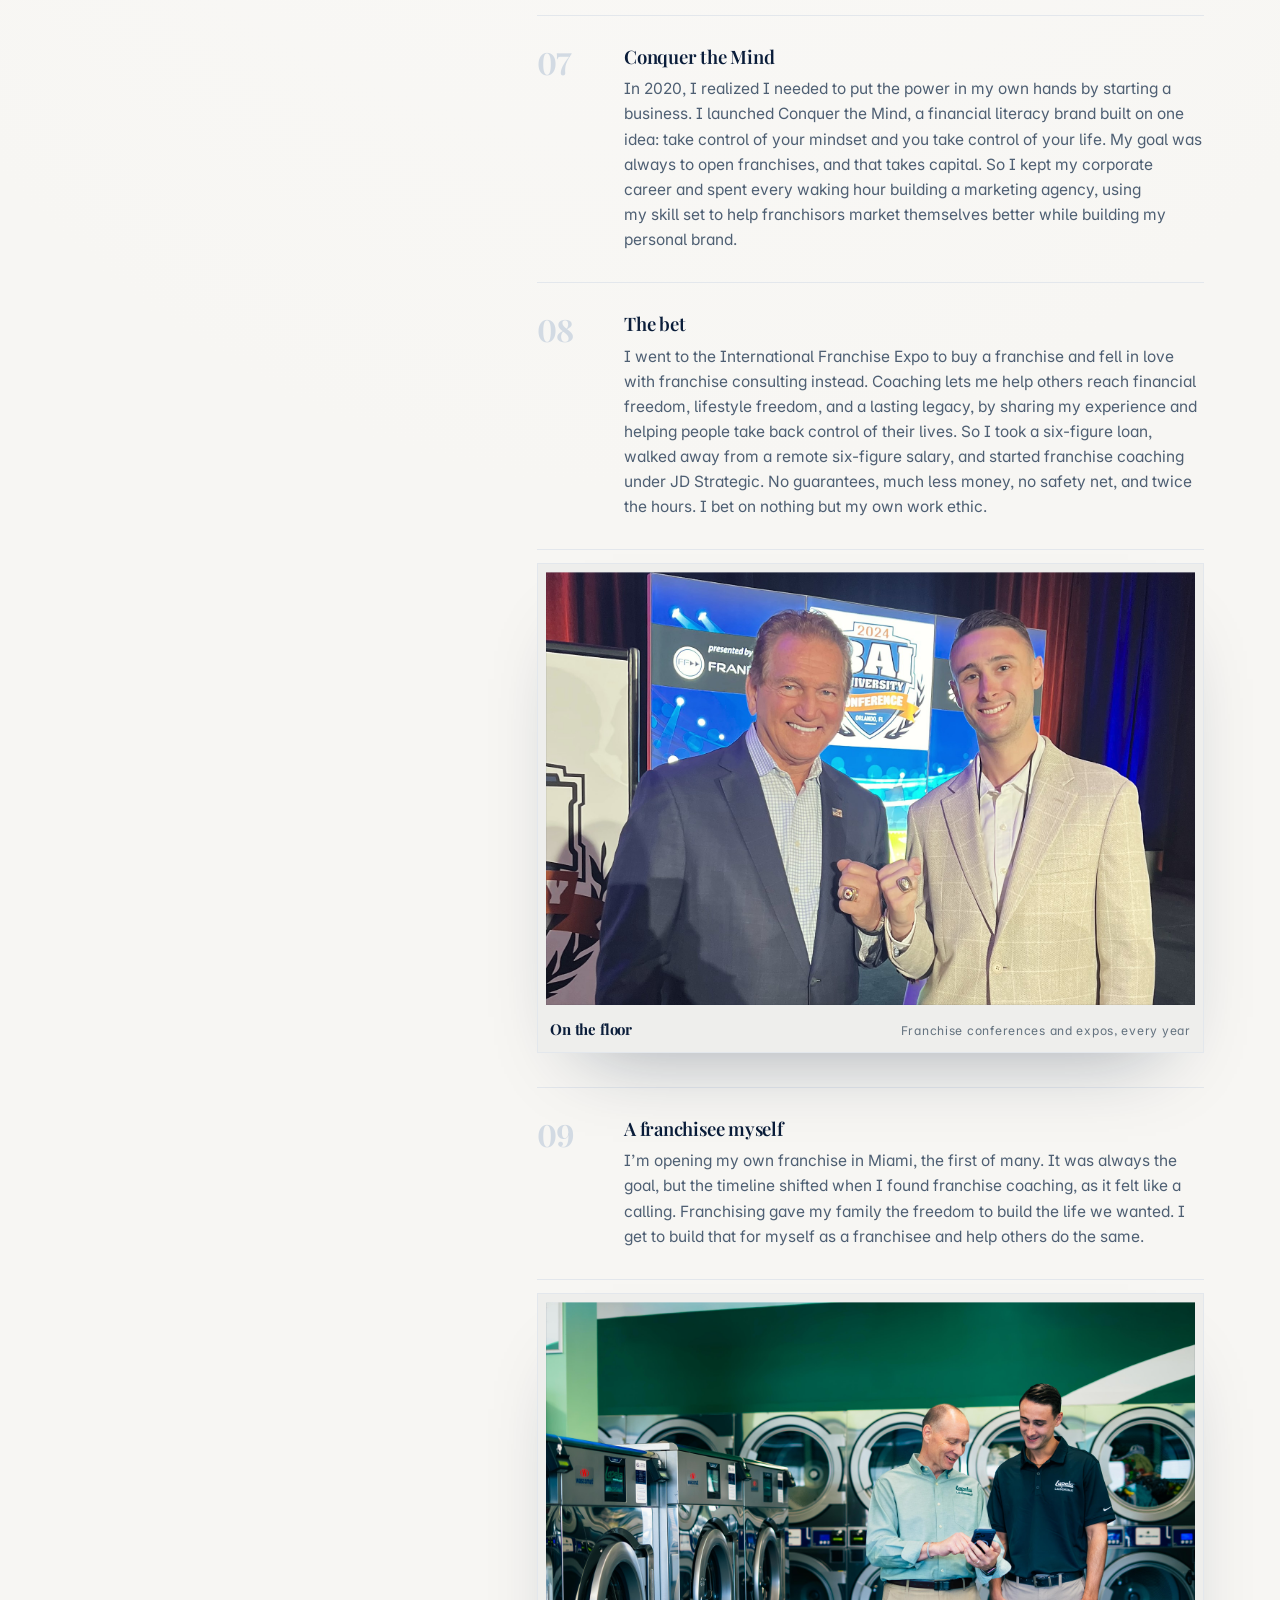
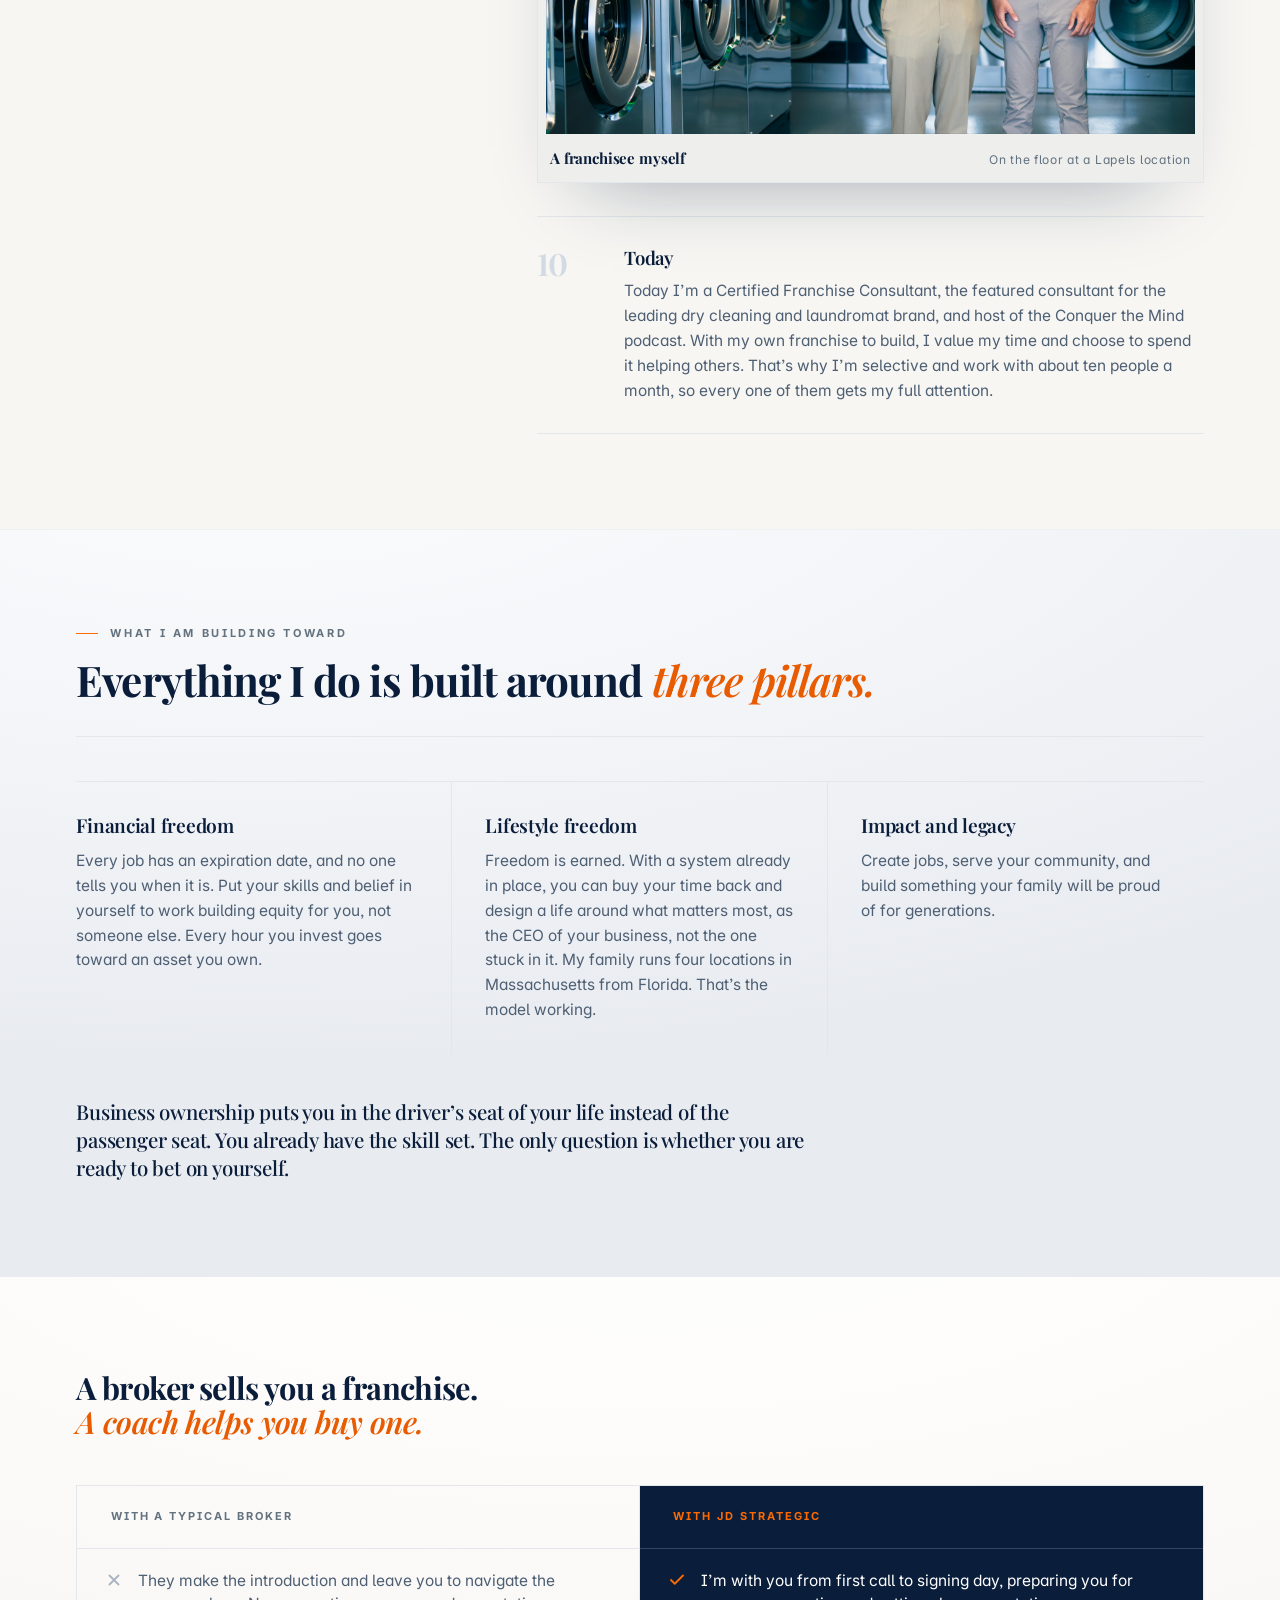
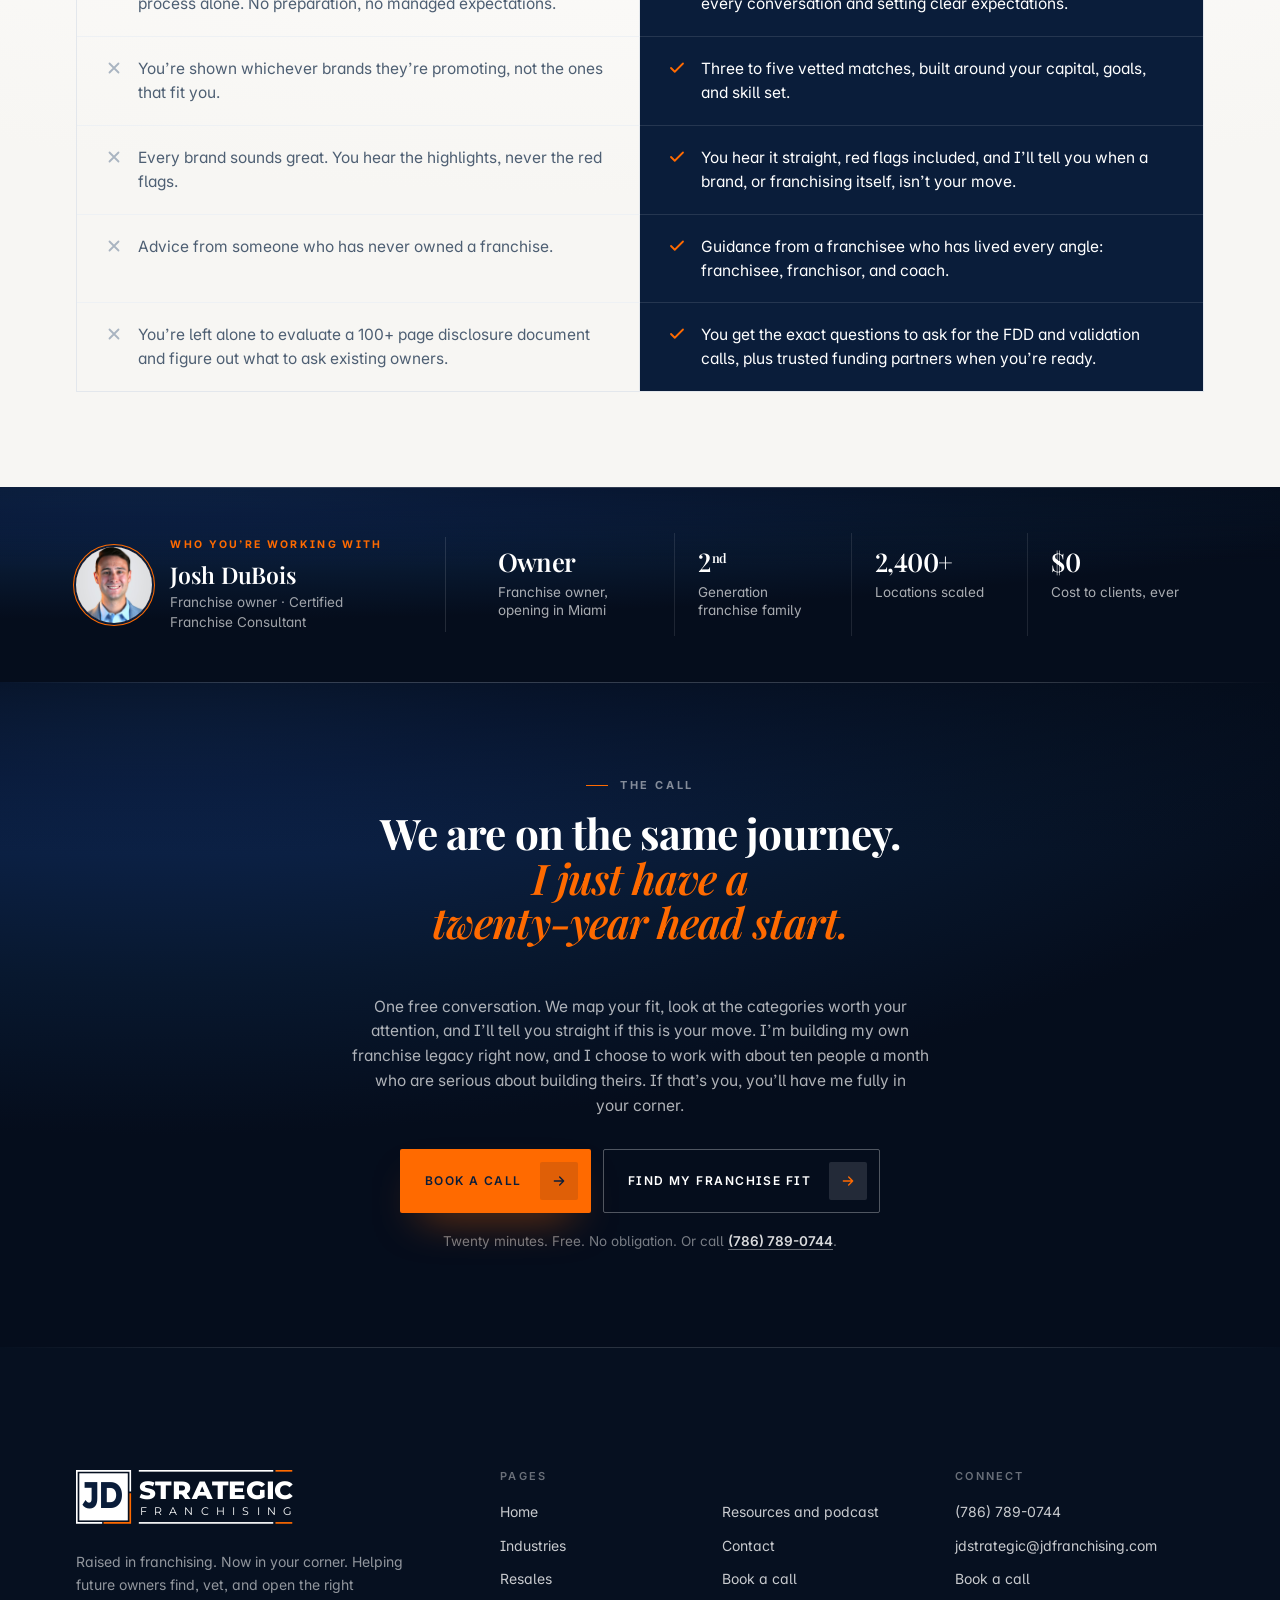
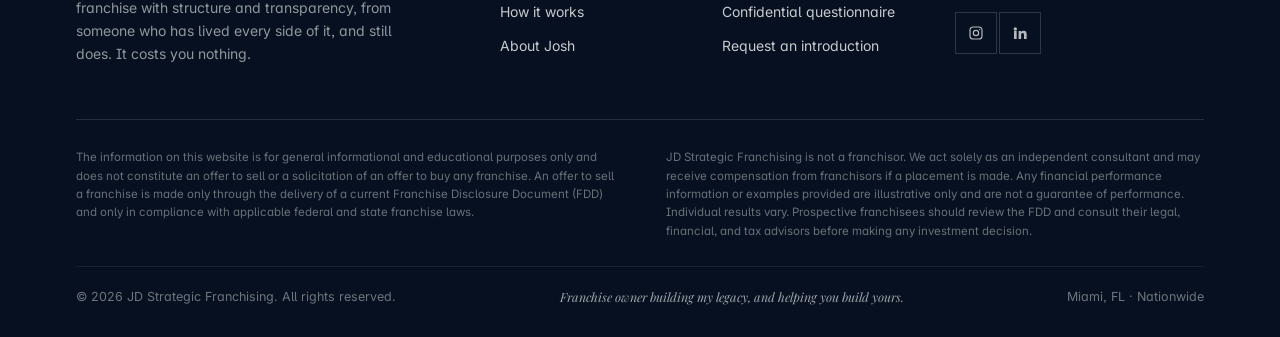
==== commit af73a416: "Move How It Works video to the About Josh head, right side Co-Authored-By: Claude Opus 5.5 <noreply@" ====
--- a/about.html
+++ b/about.html
@@ -6,14 +6,14 @@
 <title>About Josh DuBois | JD Strategic Franchising</title>
 <meta name="description" content="Raised in franchising, FranServe certified, and sitting on your side of the table. The story behind JD Strategic.">
 <meta name="theme-color" content="#0A1D3A">
-<link rel="canonical" href="https://javmartz04-ship-it.github.io/jd-strategic-site/about.html">
+<link rel="canonical" href="https://jd-strategic-site.vercel.app/about">
 <meta property="og:type" content="website">
 <meta property="og:title" content="About Josh DuBois | JD Strategic Franchising">
 <meta property="og:description" content="Raised in franchising. Now on your side of the table.">
 <link rel="icon" type="image/png" sizes="64x64" href="assets/favicon.png">
 <link rel="apple-touch-icon" sizes="180x180" href="assets/apple-touch-icon.png">
 <meta property="og:image" content="assets/og.jpg">
-<meta property="og:url" content="https://javmartz04-ship-it.github.io/jd-strategic-site/about.html">
+<meta property="og:url" content="https://jd-strategic-site.vercel.app/about">
 <meta name="twitter:card" content="summary_large_image">
 <meta name="twitter:image" content="assets/og.jpg">
 <link rel="preconnect" href="https://fonts.googleapis.com">
@@ -38,28 +38,28 @@
 </svg>
 <header class="nav" id="nav">
   <div class="nav-in">
-    <a class="brand" href="index.html" aria-label="JD Strategic Franchising, home"><svg class="logo" role="img" aria-label="JD Strategic Franchising"><use href="#jd-mark"/></svg></a>
+    <a class="brand" href="/" aria-label="JD Strategic Franchising, home"><svg class="logo" role="img" aria-label="JD Strategic Franchising"><use href="#jd-mark"/></svg></a>
     <nav class="nav-links" aria-label="Primary">
-      <a href="industries.html">Industries</a><a href="resales.html">Resales</a><a href="process.html">How It Works</a><a href="about.html" aria-current="page">About Josh</a><a href="podcast.html">Resources</a><a href="contact.html">Contact</a>
+      <a href="/industries">Industries</a><a href="/resales">Resales</a><a href="/process">How It Works</a><a href="/about" aria-current="page">About Josh</a><a href="/podcast">Resources</a><a href="/contact">Contact</a>
     </nav>
     <div class="nav-ic">
       <a href="tel:+17867890744" aria-label="Call Josh"><svg viewBox="0 0 24 24" fill="none" stroke="currentColor" stroke-width="1.8" stroke-linecap="round" aria-hidden="true"><path d="M22 16.9v3a2 2 0 0 1-2.2 2 19.8 19.8 0 0 1-8.6-3.1 19.5 19.5 0 0 1-6-6A19.8 19.8 0 0 1 2.1 4.2 2 2 0 0 1 4.1 2h3a2 2 0 0 1 2 1.7c.1 1 .4 1.9.7 2.8a2 2 0 0 1-.5 2.1L8.1 9.9a16 16 0 0 0 6 6l1.3-1.3a2 2 0 0 1 2.1-.4c.9.3 1.8.6 2.8.7a2 2 0 0 1 1.7 2Z"/></svg></a>
       <a href="mailto:jdstrategic@jdfranchising.com" aria-label="Email Josh"><svg viewBox="0 0 24 24" fill="none" stroke="currentColor" stroke-width="1.8" stroke-linecap="round" stroke-linejoin="round" aria-hidden="true"><rect x="2" y="4" width="20" height="16"/><path d="m2 7 10 6 10-6"/></svg></a>
       <a href="https://www.linkedin.com/in/joshhdubois" target="_blank" rel="noopener" aria-label="Josh on LinkedIn"><svg viewBox="0 0 24 24" fill="currentColor" aria-hidden="true"><path d="M4.98 3.5A2.5 2.5 0 1 1 2.5 6 2.5 2.5 0 0 1 4.98 3.5ZM3 8.98h4v12H3Zm7 0h3.8v1.64h.05A4.17 4.17 0 0 1 17.6 8.7c3.7 0 4.4 2.43 4.4 5.6v6.68h-4v-5.92c0-1.41-.03-3.22-1.97-3.22s-2.27 1.54-2.27 3.12v6.02h-4Z"/></svg></a>
     </div>
-    <a class="nav-cta" href="book.html">Book a Call<i aria-hidden="true"><svg viewBox="0 0 24 24" fill="none" stroke="currentColor" stroke-width="2.4" stroke-linecap="round" stroke-linejoin="round"><path d="M5 12h14M13 6l6 6-6 6"/></svg></i></a>
+    <a class="nav-cta" href="/book">Book a Call<i aria-hidden="true"><svg viewBox="0 0 24 24" fill="none" stroke="currentColor" stroke-width="2.4" stroke-linecap="round" stroke-linejoin="round"><path d="M5 12h14M13 6l6 6-6 6"/></svg></i></a>
     <button class="burger" id="burger" aria-label="Open menu" aria-expanded="false" aria-controls="mmenu"><span></span></button>
   </div>
   
 </header>
 <div class="mmenu" id="mmenu">
-  <a href="index.html">Home</a><a href="industries.html">Industries</a><a href="resales.html">Resales</a><a href="process.html">How It Works</a><a href="about.html">About Josh</a><a href="podcast.html">Resources</a><a href="contact.html">Contact</a><a href="contact.html">Find my franchise fit</a>
-  <a class="btn btn-accent" href="book.html">Book a Call<svg viewBox="0 0 24 24" fill="none" stroke="currentColor" stroke-width="2" stroke-linecap="round" stroke-linejoin="round" aria-hidden="true"><path d="M5 12h14M13 6l6 6-6 6"/></svg></a>
+  <a href="/">Home</a><a href="/industries">Industries</a><a href="/resales">Resales</a><a href="/process">How It Works</a><a href="/about">About Josh</a><a href="/podcast">Resources</a><a href="/contact">Contact</a><a href="/contact">Find my franchise fit</a>
+  <a class="btn btn-accent" href="/book">Book a Call<svg viewBox="0 0 24 24" fill="none" stroke="currentColor" stroke-width="2" stroke-linecap="round" stroke-linejoin="round" aria-hidden="true"><path d="M5 12h14M13 6l6 6-6 6"/></svg></a>
 </div>
 
 <main id="top">
 <section class="page-head dark" aria-labelledby="ph">
-  <div class="wrap"><div class="ch-open"><div class="ch-head"><p class="ch-run"><i></i>About Josh</p><h1 class="ch-title" id="ph">Building my franchise legacy. <span class="it br">Helping you build yours.</span></h1></div></div><p class="lede">Raised in franchising, now on your side of the table. My family went from independent restaurant owners to multi-unit franchisees, which we still are today, and then helped scale a dry-cleaning brand from around ten locations to more than 2,400. I&rsquo;ve lived every side of franchising, and now I&rsquo;m opening my own.</p><div class="ph-act"><a class="btn btn-ghost" href="book.html">Book a Call<svg viewBox="0 0 24 24" fill="none" stroke="currentColor" stroke-width="2" stroke-linecap="round" stroke-linejoin="round" aria-hidden="true"><path d="M5 12h14M13 6l6 6-6 6"/></svg></a><p class="reassure">Free consultation. No obligation.</p></div></div>
+  <div class="wrap"><div class="ph-grid"><div><div class="ch-open"><div class="ch-head"><p class="ch-run"><i></i>About Josh</p><h1 class="ch-title" id="ph">Building my franchise legacy. <span class="it br">Helping you build yours.</span></h1></div></div><p class="lede">Raised in franchising, now on your side of the table. My family went from independent restaurant owners to multi-unit franchisees, which we still are today, and then helped scale a dry-cleaning brand from around ten locations to more than 2,400. I&rsquo;ve lived every side of franchising, and now I&rsquo;m opening my own.</p><div class="ph-act"><a class="btn btn-ghost" href="/book">Book a Call<svg viewBox="0 0 24 24" fill="none" stroke="currentColor" stroke-width="2" stroke-linecap="round" stroke-linejoin="round" aria-hidden="true"><path d="M5 12h14M13 6l6 6-6 6"/></svg></a><p class="reassure">Free consultation. No obligation.</p></div></div><div class="ph-film"><figure class="mat"><div class="vid" data-vid><video src="assets/video/how-it-works.mp4" preload="none" playsinline poster="assets/video/how-it-works-poster.jpg" title="How it works with Josh DuBois"></video><button class="vid-play" type="button" aria-label="Play the How It Works video, 4 minutes"><img src="assets/video/how-it-works-poster.jpg" width="1600" height="900" alt="" loading="lazy" decoding="async"><span class="vid-btn"><svg viewBox="0 0 24 24" fill="currentColor" aria-hidden="true"><path d="M7 4.5v15a1 1 0 0 0 1.5.86l12.4-7.5a1 1 0 0 0 0-1.72L8.5 3.64A1 1 0 0 0 7 4.5z"/></svg></span><span class="vid-meta"><span>Watch: How it works</span><span>4:01</span></span></button></div></figure></div></div></div>
 </section>
 <section class="chapter paper" id="story" aria-labelledby="t5">
   <div class="wrap">
@@ -125,24 +125,24 @@
     <div class="ch-open center" data-r><div class="ch-head"><p class="ch-run"><i></i>The call</p><h2 class="ch-title" id="t7">We are on the same journey. <span class="it br">I just have a twenty&#8209;year head start.</span></h2></div></div>
     <div class="close-c" data-r data-d="1">
       <p class="lede">One free conversation. We map your fit, look at the categories worth your attention, and I&rsquo;ll tell you straight if this is your move. I&rsquo;m building my own franchise legacy right now, and I choose to work with about ten people a month who are serious about building theirs. If that&rsquo;s you, you&rsquo;ll have me fully in your corner.</p>
-      <div class="close-act"><a class="btn btn-accent" href="book.html">Book a Call<svg viewBox="0 0 24 24" fill="none" stroke="currentColor" stroke-width="2" stroke-linecap="round" stroke-linejoin="round" aria-hidden="true"><path d="M5 12h14M13 6l6 6-6 6"/></svg></a><a class="btn btn-ghost" href="index.html#fit">Find My Franchise Fit<svg viewBox="0 0 24 24" fill="none" stroke="currentColor" stroke-width="2" stroke-linecap="round" stroke-linejoin="round" aria-hidden="true"><path d="M5 12h14M13 6l6 6-6 6"/></svg></a></div>
+      <div class="close-act"><a class="btn btn-accent" href="/book">Book a Call<svg viewBox="0 0 24 24" fill="none" stroke="currentColor" stroke-width="2" stroke-linecap="round" stroke-linejoin="round" aria-hidden="true"><path d="M5 12h14M13 6l6 6-6 6"/></svg></a><a class="btn btn-ghost" href="/#fit">Find My Franchise Fit<svg viewBox="0 0 24 24" fill="none" stroke="currentColor" stroke-width="2" stroke-linecap="round" stroke-linejoin="round" aria-hidden="true"><path d="M5 12h14M13 6l6 6-6 6"/></svg></a></div>
       <p class="reassure">Twenty minutes. Free. No obligation. Or call <a class="tlink" href="tel:+17867890744">(786) 789-0744</a>.</p>
     </div>
   </div>
 </section>
 </main>
 
-<div class="mbar" id="mbar" aria-label="Quick actions"><a class="btn btn-accent" href="index.html#fit">Find My Franchise Fit<svg viewBox="0 0 24 24" fill="none" stroke="currentColor" stroke-width="2" stroke-linecap="round" stroke-linejoin="round" aria-hidden="true"><path d="M5 12h14M13 6l6 6-6 6"/></svg></a><a class="mbar-call" href="tel:+17867890744" aria-label="Call Josh"><svg viewBox="0 0 24 24" fill="none" stroke="currentColor" stroke-width="1.8" stroke-linecap="round" aria-hidden="true"><path d="M22 16.9v3a2 2 0 0 1-2.2 2 19.8 19.8 0 0 1-8.6-3.1 19.5 19.5 0 0 1-6-6A19.8 19.8 0 0 1 2.1 4.2 2 2 0 0 1 4.1 2h3a2 2 0 0 1 2 1.7c.1 1 .4 1.9.7 2.8a2 2 0 0 1-.5 2.1L8.1 9.9a16 16 0 0 0 6 6l1.3-1.3a2 2 0 0 1 2.1-.4c.9.3 1.8.6 2.8.7a2 2 0 0 1 1.7 2Z"/></svg></a></div>
+<div class="mbar" id="mbar" aria-label="Quick actions"><a class="btn btn-accent" href="/#fit">Find My Franchise Fit<svg viewBox="0 0 24 24" fill="none" stroke="currentColor" stroke-width="2" stroke-linecap="round" stroke-linejoin="round" aria-hidden="true"><path d="M5 12h14M13 6l6 6-6 6"/></svg></a><a class="mbar-call" href="tel:+17867890744" aria-label="Call Josh"><svg viewBox="0 0 24 24" fill="none" stroke="currentColor" stroke-width="1.8" stroke-linecap="round" aria-hidden="true"><path d="M22 16.9v3a2 2 0 0 1-2.2 2 19.8 19.8 0 0 1-8.6-3.1 19.5 19.5 0 0 1-6-6A19.8 19.8 0 0 1 2.1 4.2 2 2 0 0 1 4.1 2h3a2 2 0 0 1 2 1.7c.1 1 .4 1.9.7 2.8a2 2 0 0 1-.5 2.1L8.1 9.9a16 16 0 0 0 6 6l1.3-1.3a2 2 0 0 1 2.1-.4c.9.3 1.8.6 2.8.7a2 2 0 0 1 1.7 2Z"/></svg></a></div>
 <footer class="foot">
   <div class="wrap">
     <div class="foot-top">
       <p class="foot-line">Raised in franchising. <span>Now on your side</span> of the table.</p>
-      <a class="btn btn-ghost" href="book.html">Book a Call<svg viewBox="0 0 24 24" fill="none" stroke="currentColor" stroke-width="2" stroke-linecap="round" stroke-linejoin="round" aria-hidden="true"><path d="M5 12h14M13 6l6 6-6 6"/></svg></a>
+      <a class="btn btn-ghost" href="/book">Book a Call<svg viewBox="0 0 24 24" fill="none" stroke="currentColor" stroke-width="2" stroke-linecap="round" stroke-linejoin="round" aria-hidden="true"><path d="M5 12h14M13 6l6 6-6 6"/></svg></a>
     </div>
     <div class="foot-g">
-      <div class="foot-brand"><a class="brand" href="index.html"><svg class="logo" role="img" aria-label="JD Strategic Franchising"><use href="#jd-mark"/></svg></a><p>Raised in franchising. Now in your corner. Helping future owners find, vet, and open the right franchise with structure and transparency, from someone who has lived every side of it, and still does. It costs you nothing.</p></div>
-      <div><h4>Pages</h4><ul><li><a href="index.html">Home</a></li><li><a href="industries.html">Industries</a></li><li><a href="resales.html">Resales</a></li><li><a href="process.html">How it works</a></li><li><a href="about.html">About Josh</a></li><li><a href="podcast.html">Resources and podcast</a></li><li><a href="contact.html">Contact</a></li><li><a href="book.html">Book a call</a></li><li><a href="questionnaire.html">Confidential questionnaire</a></li><li><a href="request.html">Request an introduction</a></li></ul></div>
-      <div><h4>Connect</h4><ul><li><a href="tel:+17867890744">(786) 789-0744</a></li><li><a href="mailto:jdstrategic@jdfranchising.com">jdstrategic@jdfranchising.com</a></li><li><a href="book.html">Book a call</a></li></ul>
+      <div class="foot-brand"><a class="brand" href="/"><svg class="logo" role="img" aria-label="JD Strategic Franchising"><use href="#jd-mark"/></svg></a><p>Raised in franchising. Now in your corner. Helping future owners find, vet, and open the right franchise with structure and transparency, from someone who has lived every side of it, and still does. It costs you nothing.</p></div>
+      <div><h4>Pages</h4><ul><li><a href="/">Home</a></li><li><a href="/industries">Industries</a></li><li><a href="/resales">Resales</a></li><li><a href="/process">How it works</a></li><li><a href="/about">About Josh</a></li><li><a href="/podcast">Resources and podcast</a></li><li><a href="/contact">Contact</a></li><li><a href="/book">Book a call</a></li><li><a href="/questionnaire">Confidential questionnaire</a></li><li><a href="/request">Request an introduction</a></li></ul></div>
+      <div><h4>Connect</h4><ul><li><a href="tel:+17867890744">(786) 789-0744</a></li><li><a href="mailto:jdstrategic@jdfranchising.com">jdstrategic@jdfranchising.com</a></li><li><a href="/book">Book a call</a></li></ul>
         <div class="fsoc"><a href="https://www.instagram.com/jdstrategic" target="_blank" rel="noopener" aria-label="JD Strategic on Instagram"><svg viewBox="0 0 24 24" fill="none" stroke="currentColor" stroke-width="1.8" aria-hidden="true"><rect x="3" y="3" width="18" height="18" rx="5"/><circle cx="12" cy="12" r="4"/><circle cx="17.5" cy="6.5" r="1" fill="currentColor" stroke="none"/></svg></a><a href="https://www.linkedin.com/in/joshhdubois" target="_blank" rel="noopener" aria-label="Josh DuBois on LinkedIn"><svg viewBox="0 0 24 24" fill="currentColor" aria-hidden="true"><path d="M4.98 3.5A2.5 2.5 0 1 1 2.5 6 2.5 2.5 0 0 1 4.98 3.5ZM3 8.98h4v12H3Zm7 0h3.8v1.64h.05A4.17 4.17 0 0 1 17.6 8.7c3.7 0 4.4 2.43 4.4 5.6v6.68h-4v-5.92c0-1.41-.03-3.22-1.97-3.22s-2.27 1.54-2.27 3.12v6.02h-4Z"/></svg></a></div></div>
     </div>
     <div class="flegal"><p>The information on this website is for general informational and educational purposes only and does not constitute an offer to sell or a solicitation of an offer to buy any franchise. An offer to sell a franchise is made only through the delivery of a current Franchise Disclosure Document (FDD) and only in compliance with applicable federal and state franchise laws.</p><p>JD Strategic Franchising is not a franchisor. We act solely as an independent consultant and may receive compensation from franchisors if a placement is made. Any financial performance information or examples provided are illustrative only and are not a guarantee of performance. Individual results vary. Prospective franchisees should review the FDD and consult their legal, financial, and tax advisors before making any investment decision.</p></div>
@@ -150,5 +150,7 @@
   </div>
 </footer>
 <script src="assets/site.js"></script>
+<!-- GHL chat widget (2026-11-12) -->
+<script src="https://widgets.leadconnectorhq.com/loader.js" data-resources-url="https://widgets.leadconnectorhq.com/chat-widget/loader.js" data-widget-id="6af5c9ba8cb30d103837bfd6"></script>
 </body>
 </html>
--- a/assets/site.css
+++ b/assets/site.css
@@ -145,7 +145,7 @@
 .hstat .n sup{font-size:.46em;vertical-align:.7em;font-weight:600}
 .hstat .l{font-size:10px;font-weight:700;letter-spacing:.16em;text-transform:uppercase;color:var(--muted);line-height:1.45;margin-top:9px;max-width:22ch}
 .hero-photo{position:relative;margin:0;overflow:hidden;background:var(--ink);min-height:420px}
-.hero-photo img{position:absolute;inset:0;width:100%;height:100%;object-fit:cover;object-position:50% 30%;opacity:0;transform:scale(1.05);transition:opacity 1.3s var(--ease-cine) .15s,transform 2.1s var(--ease-cine) .15s}
+.hero-photo img{position:absolute;inset:0;width:100%;height:100%;object-fit:cover;object-position:50% 20%;transform-origin:50% 30%;opacity:0;transform:scale(1.05);transition:opacity 1.3s var(--ease-cine) .15s,transform 2.1s var(--ease-cine) .15s}
 body.ready .hero-photo img{opacity:1;transform:none;animation:breathe 26s ease-in-out 2.4s infinite alternate}
 @keyframes breathe{from{transform:scale(1)}to{transform:scale(1.035)}}
 .hero-photo::after{content:"";position:absolute;inset:0;pointer-events:none;background:linear-gradient(to right,rgba(6,16,32,.16),transparent 22%)}
@@ -478,7 +478,7 @@
 @media (max-width:900px){
   .hero-grid{grid-template-columns:minmax(0,1fr);min-height:0}
   .hero-photo{order:-1;min-height:min(92vw,520px)}
-  .hero-photo img{object-position:50% 8%}
+  .hero-photo img{object-position:50% 30%}
   .hero{padding-top:calc(var(--nav-h) + 16px)}.hero-copy{padding:clamp(36px,7vw,56px) var(--gut) clamp(40px,7vw,60px)}
   .hero h1{font-size:clamp(36px,9vw,60px)}
   .hero-quote{display:none}
@@ -1416,3 +1416,53 @@
 .fitbox .fitfield textarea{resize:none}
 .fitbox .fitnav .btn-ghost{padding:12px 22px 12px 16px;gap:14px}
 @media (max-width:640px){.fitbox .fitnav .btn-ghost{justify-content:center}}
+
+/* ROUND 31: Josh centred at every width; the quote card never crosses his centre line */
+@media (min-width:901px){.hero-quote{max-width:min(300px,calc(50% - 72px))}}
+@media (min-width:901px) and (max-width:1180px){.hero-quote{padding:14px 16px 13px 18px}.hero-quote p{font-size:13.5px;line-height:1.45}}
+/* ROUND 31: later grid overrides (rounds 23/24) were unscoped and undid the phone stacking */
+@media (max-width:900px){
+  .pov{grid-template-columns:minmax(0,1fr)}
+  .foot-g{grid-template-columns:repeat(2,minmax(0,1fr))}.foot-g>div:first-child{grid-column:1/-1}
+}
+@media (max-width:600px){
+  .foot-g{grid-template-columns:minmax(0,1fr)}
+  .show-poster{aspect-ratio:4/5}.show-poster img{object-position:50% 20%}.show-chip{display:none}
+}
+
+/* how-it-works film: one poster, one play button, real controls once it starts */
+.vid{position:relative;display:block;aspect-ratio:16/9;overflow:hidden;background:var(--ink-deep)}
+.vid video{position:absolute;inset:0;width:100%;height:100%;object-fit:cover;background:var(--ink-deep)}
+.vid-play{position:absolute;inset:0;z-index:2;display:grid;place-items:center;width:100%;border:0;padding:0;margin:0;cursor:pointer;background:linear-gradient(to bottom,rgba(4,11,24,.55),rgba(4,11,24,.04) 40%);color:#fff;font:inherit;transition:opacity .45s var(--ease-cine)}
+.vid-play img{position:absolute;inset:0;width:100%;height:100%;object-fit:cover;z-index:-1;transition:transform 1.4s var(--ease-cine)}
+.vid-btn{display:grid;place-items:center;width:clamp(64px,6.4vw,88px);height:clamp(64px,6.4vw,88px);border-radius:50%;background:var(--accent);color:var(--ink);box-shadow:0 22px 50px -18px rgba(255,106,0,.7),0 0 0 10px rgba(255,255,255,.14);transition:transform .45s var(--ease-cine),box-shadow .45s var(--ease-cine)}
+.vid-btn svg{width:34%;height:34%;margin-left:7%}
+.vid-meta{position:absolute;left:clamp(16px,2vw,26px);right:clamp(16px,2vw,26px);top:clamp(14px,1.8vw,22px);text-shadow:0 1px 10px rgba(4,11,24,.6);display:flex;justify-content:space-between;align-items:baseline;gap:16px;font-size:10.5px;font-weight:700;letter-spacing:.2em;text-transform:uppercase;color:#fff;text-align:left}
+.vid-meta span:last-child{color:rgba(255,255,255,.7);font-variant-numeric:tabular-nums}
+@media (hover:hover){.vid-play:hover .vid-btn{transform:scale(1.07);box-shadow:0 26px 56px -16px rgba(255,106,0,.8),0 0 0 14px rgba(255,255,255,.16)}.vid-play:hover img{transform:scale(1.025)}}
+.vid.on .vid-play{opacity:0;pointer-events:none}
+.vid-play:focus-visible{outline:2px solid var(--accent);outline-offset:-6px}
+
+/* homepage: the film sits inside the "who you're working with" band, under the stats */
+.wb-film{max-width:var(--maxw);margin:0 auto;padding:0 var(--gut) clamp(44px,5vw,80px)}
+.wb-film-in{display:grid;grid-template-columns:minmax(0,330px) minmax(0,1fr);gap:clamp(28px,4vw,72px);align-items:center;padding-top:clamp(34px,3.6vw,52px);border-top:1px solid rgba(255,255,255,.1)}
+.wb-film h2{font-family:var(--fd);font-size:clamp(26px,2.5vw,36px);line-height:1.06;letter-spacing:-.02em;color:#fff;font-weight:700}
+.wb-film h2 .it{display:block;font-style:italic;font-weight:600;color:var(--accent)}
+.wb-film p:not(.wb-k){margin-top:16px;font-size:15px;line-height:1.6;color:rgba(255,255,255,.66);max-width:34ch}
+.wb-film .mat{background:rgba(255,255,255,.05);border-color:rgba(255,255,255,.14);box-shadow:0 50px 100px -50px rgba(0,0,0,.85),inset 0 1px 0 rgba(255,255,255,.05)}
+
+/* how it works page: the film fills the right side of the head */
+.ph-grid{display:grid;grid-template-columns:minmax(0,1fr) minmax(0,1.08fr);gap:clamp(32px,4.4vw,80px);align-items:center}
+.ph-film{margin:0}
+@media (max-width:900px){
+  .wb-film-in,.ph-grid{grid-template-columns:minmax(0,1fr)}
+  .wb-film p:not(.wb-k){max-width:52ch}
+}
+@media (prefers-reduced-motion:reduce){.vid-play,.vid-btn,.vid-play img{transition:none}}
+
+/* phone forms: keep the padding minimal so fields use the screen (2026-11-09) */
+@media (max-width:600px){
+  .rq .rform,.rform{margin-inline:-8px;padding-inline:12px}
+  .cal{margin-inline:-8px}
+  .cal-body{padding:2px}
+}
